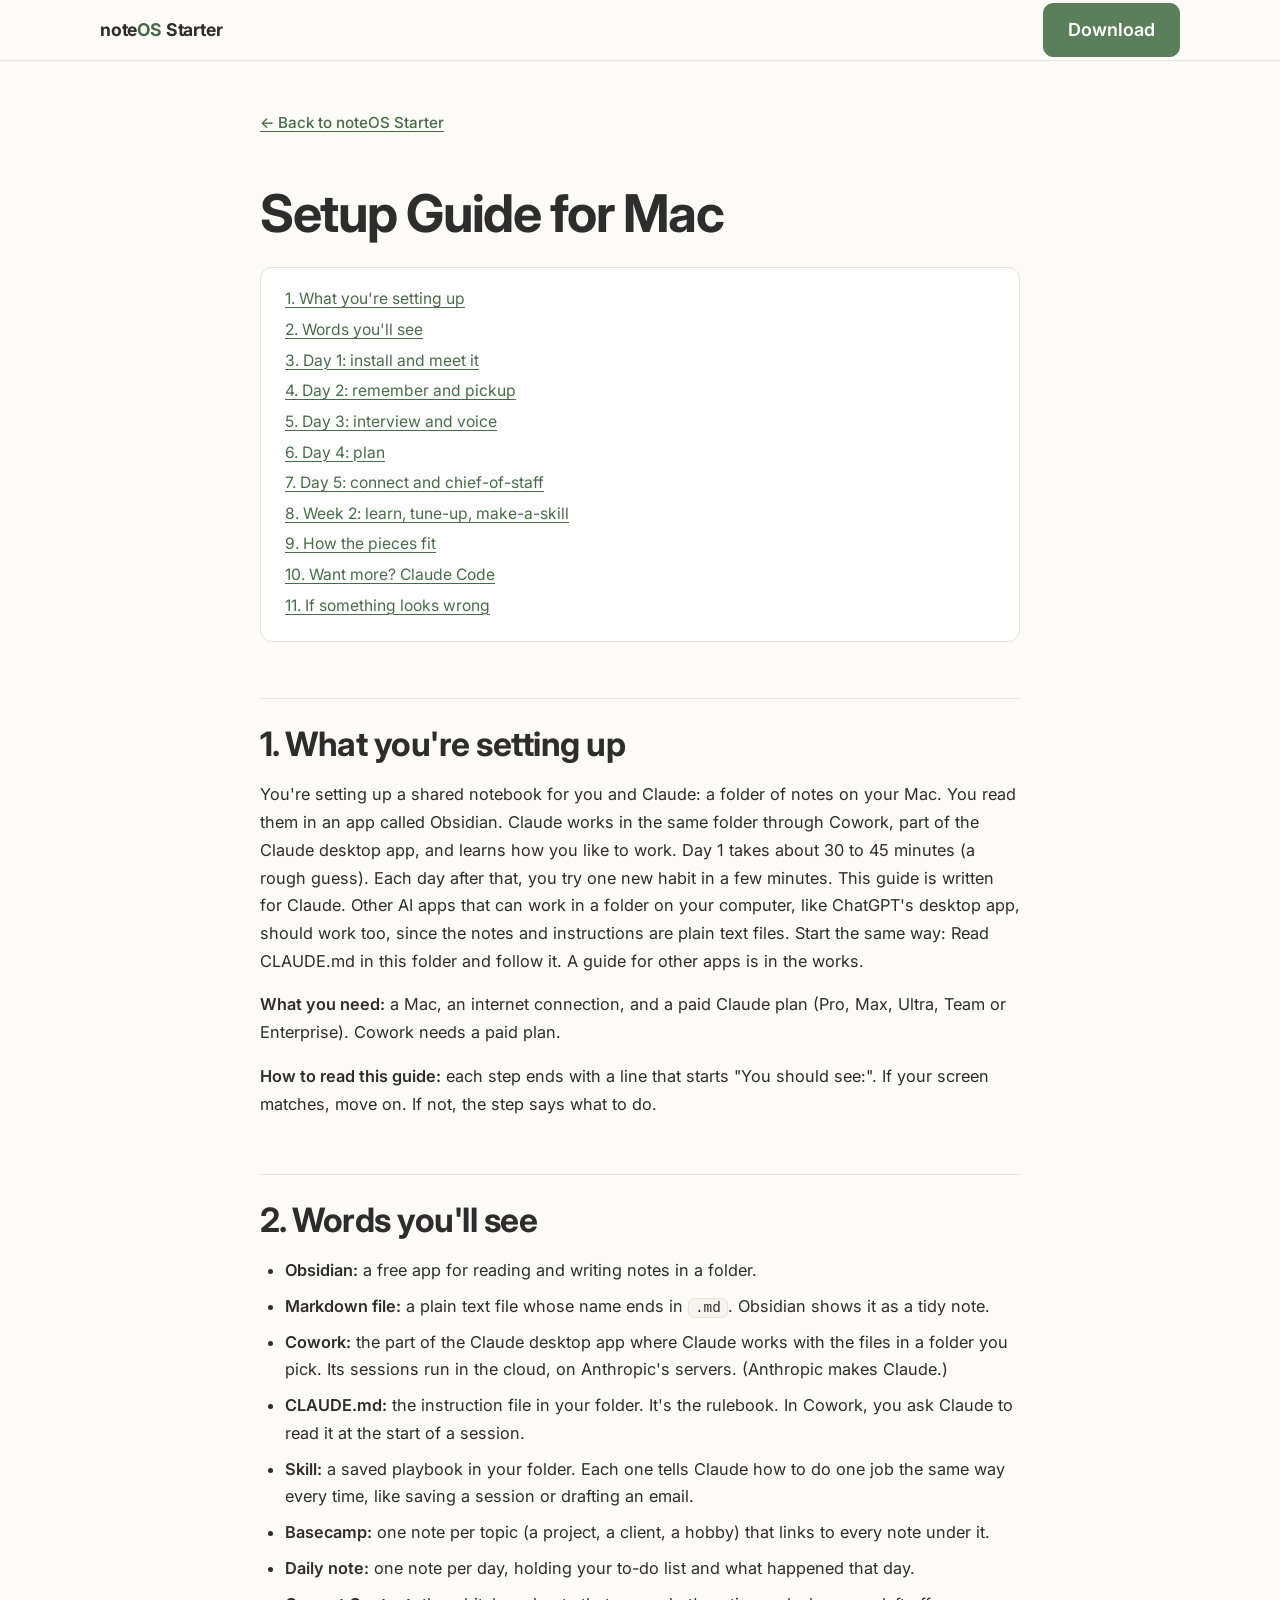
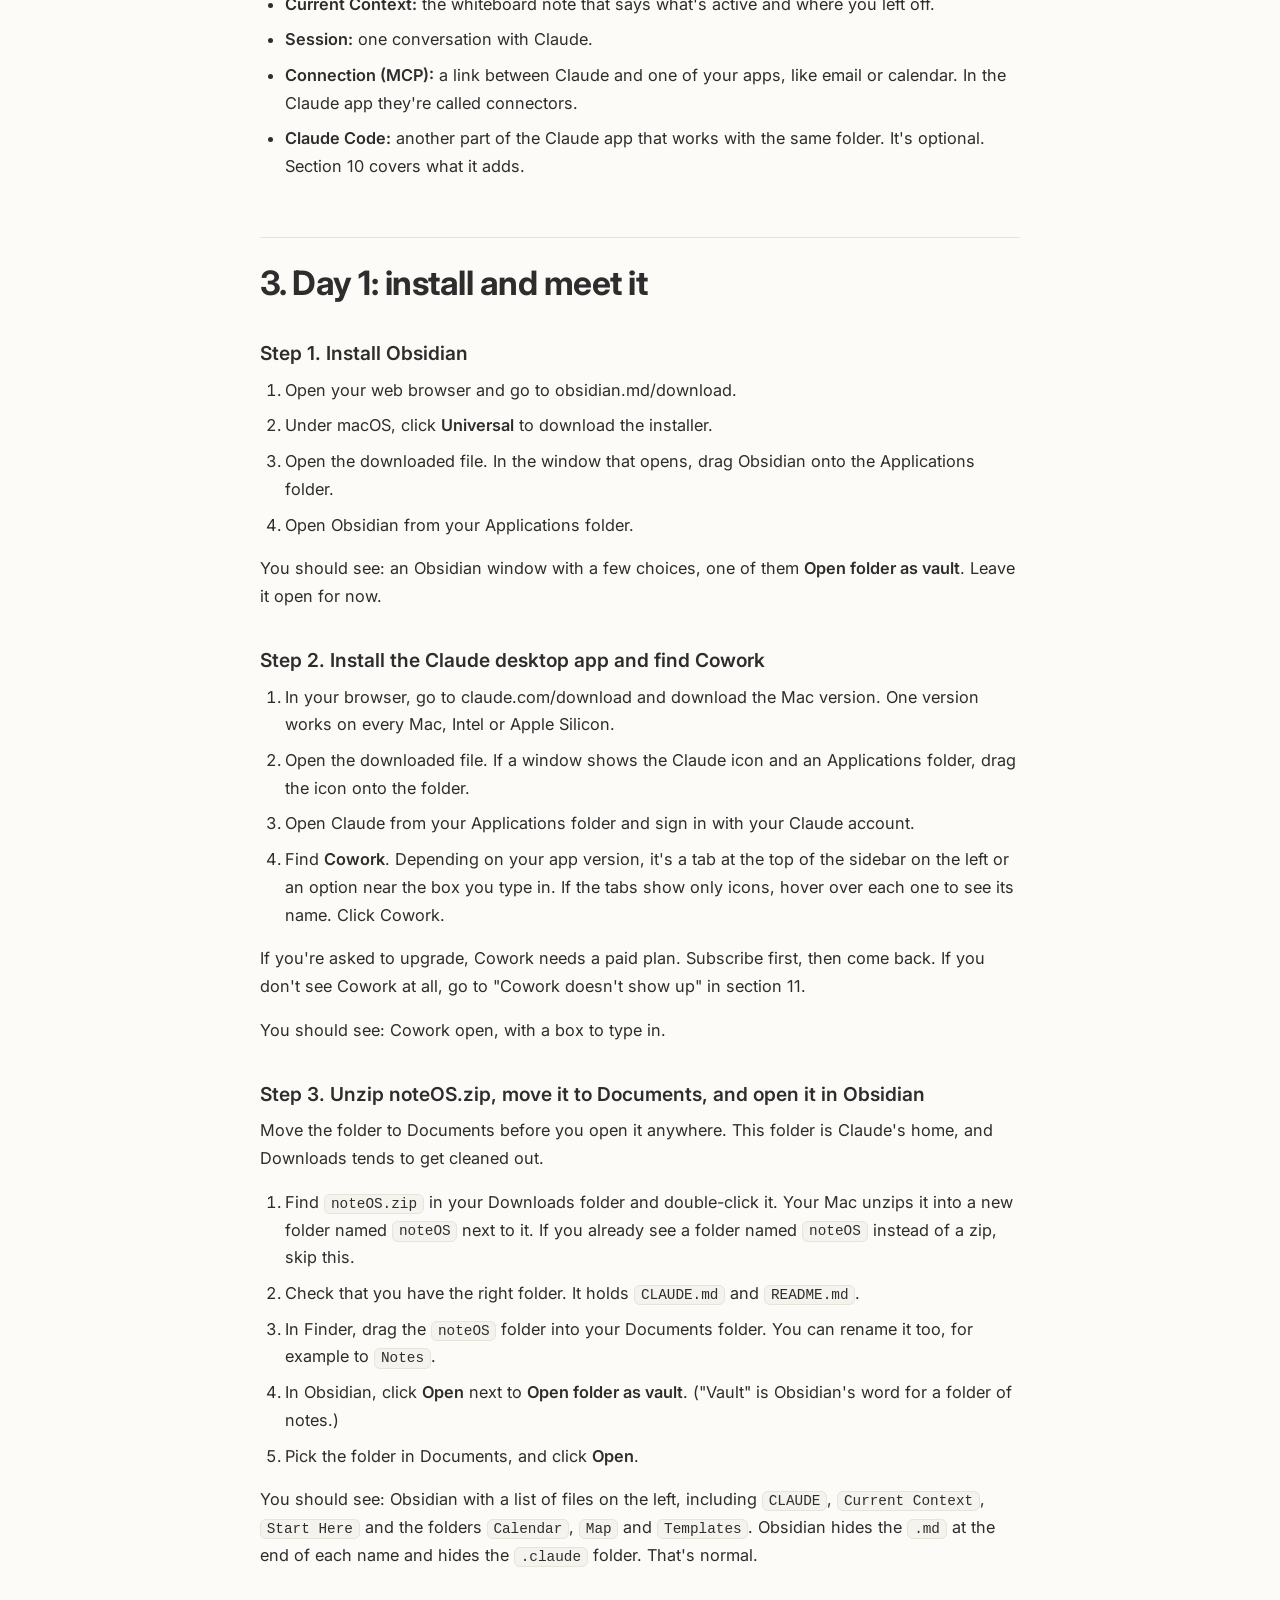
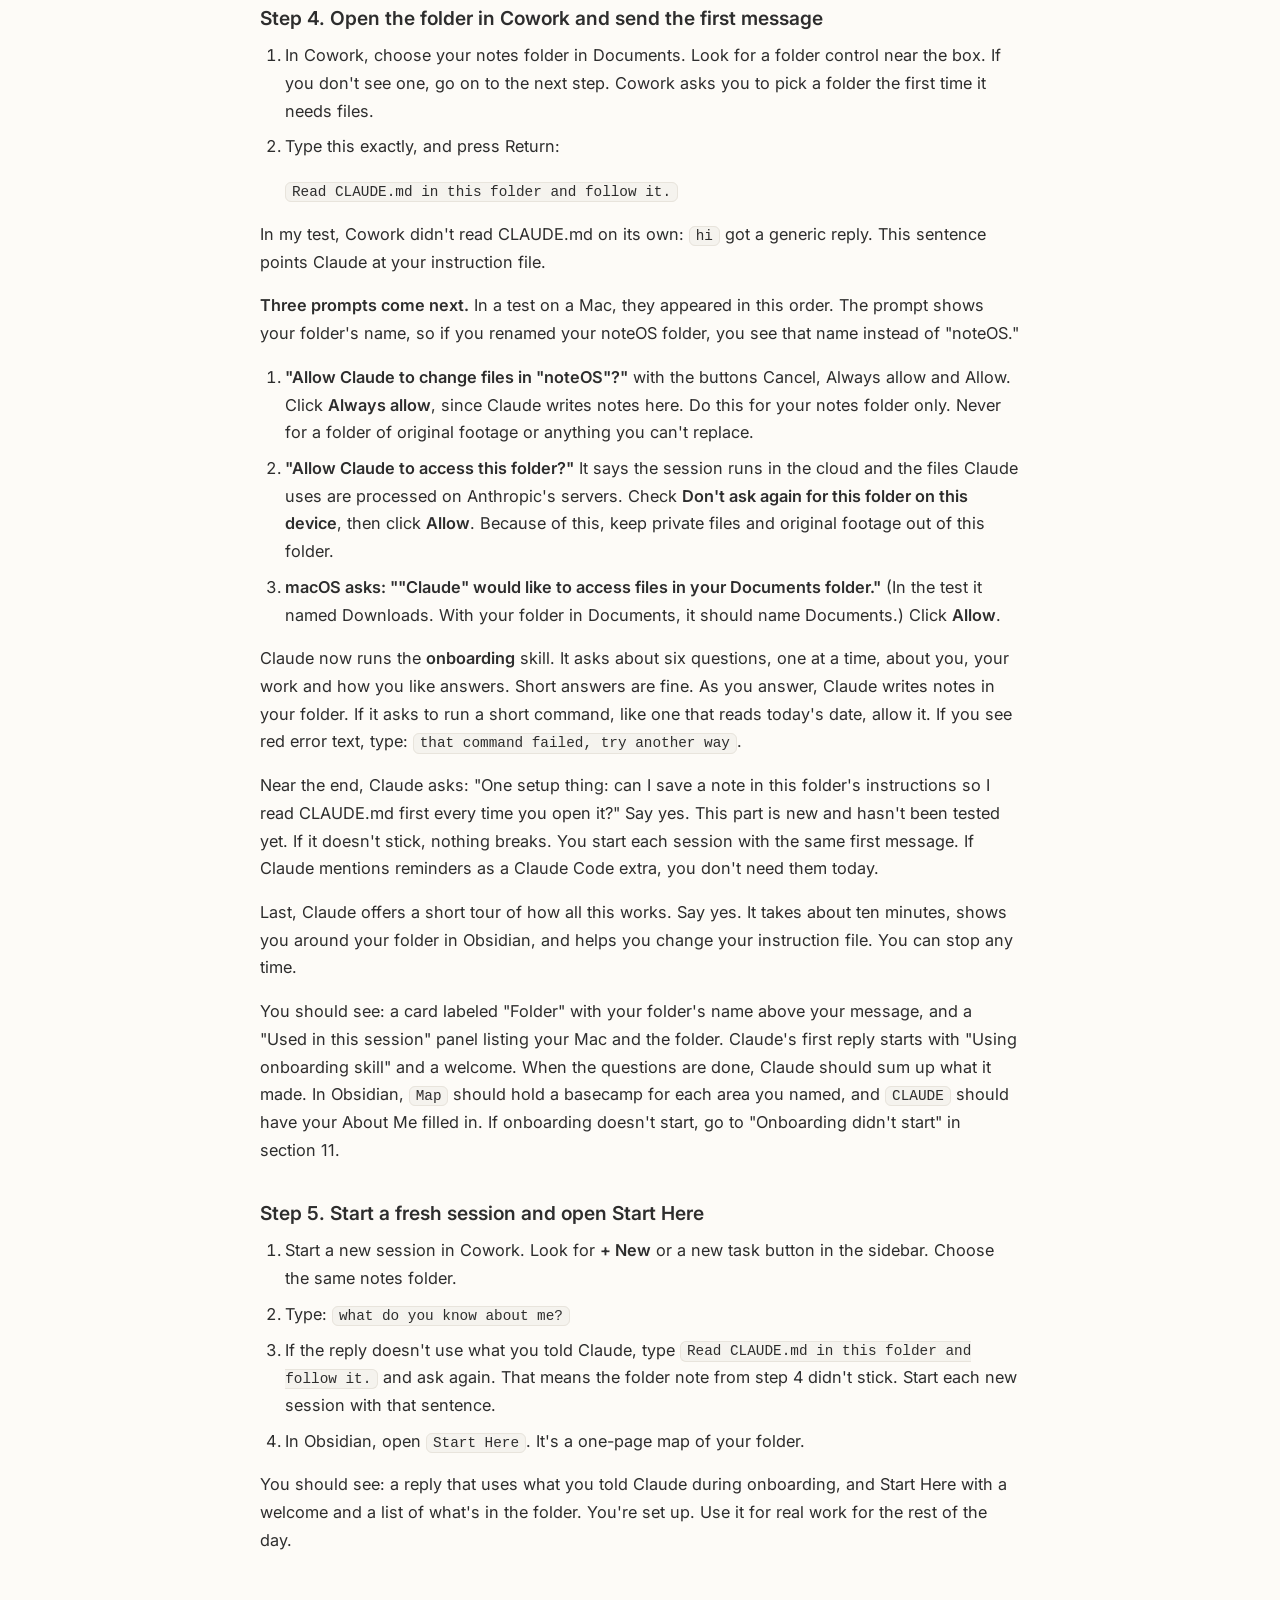
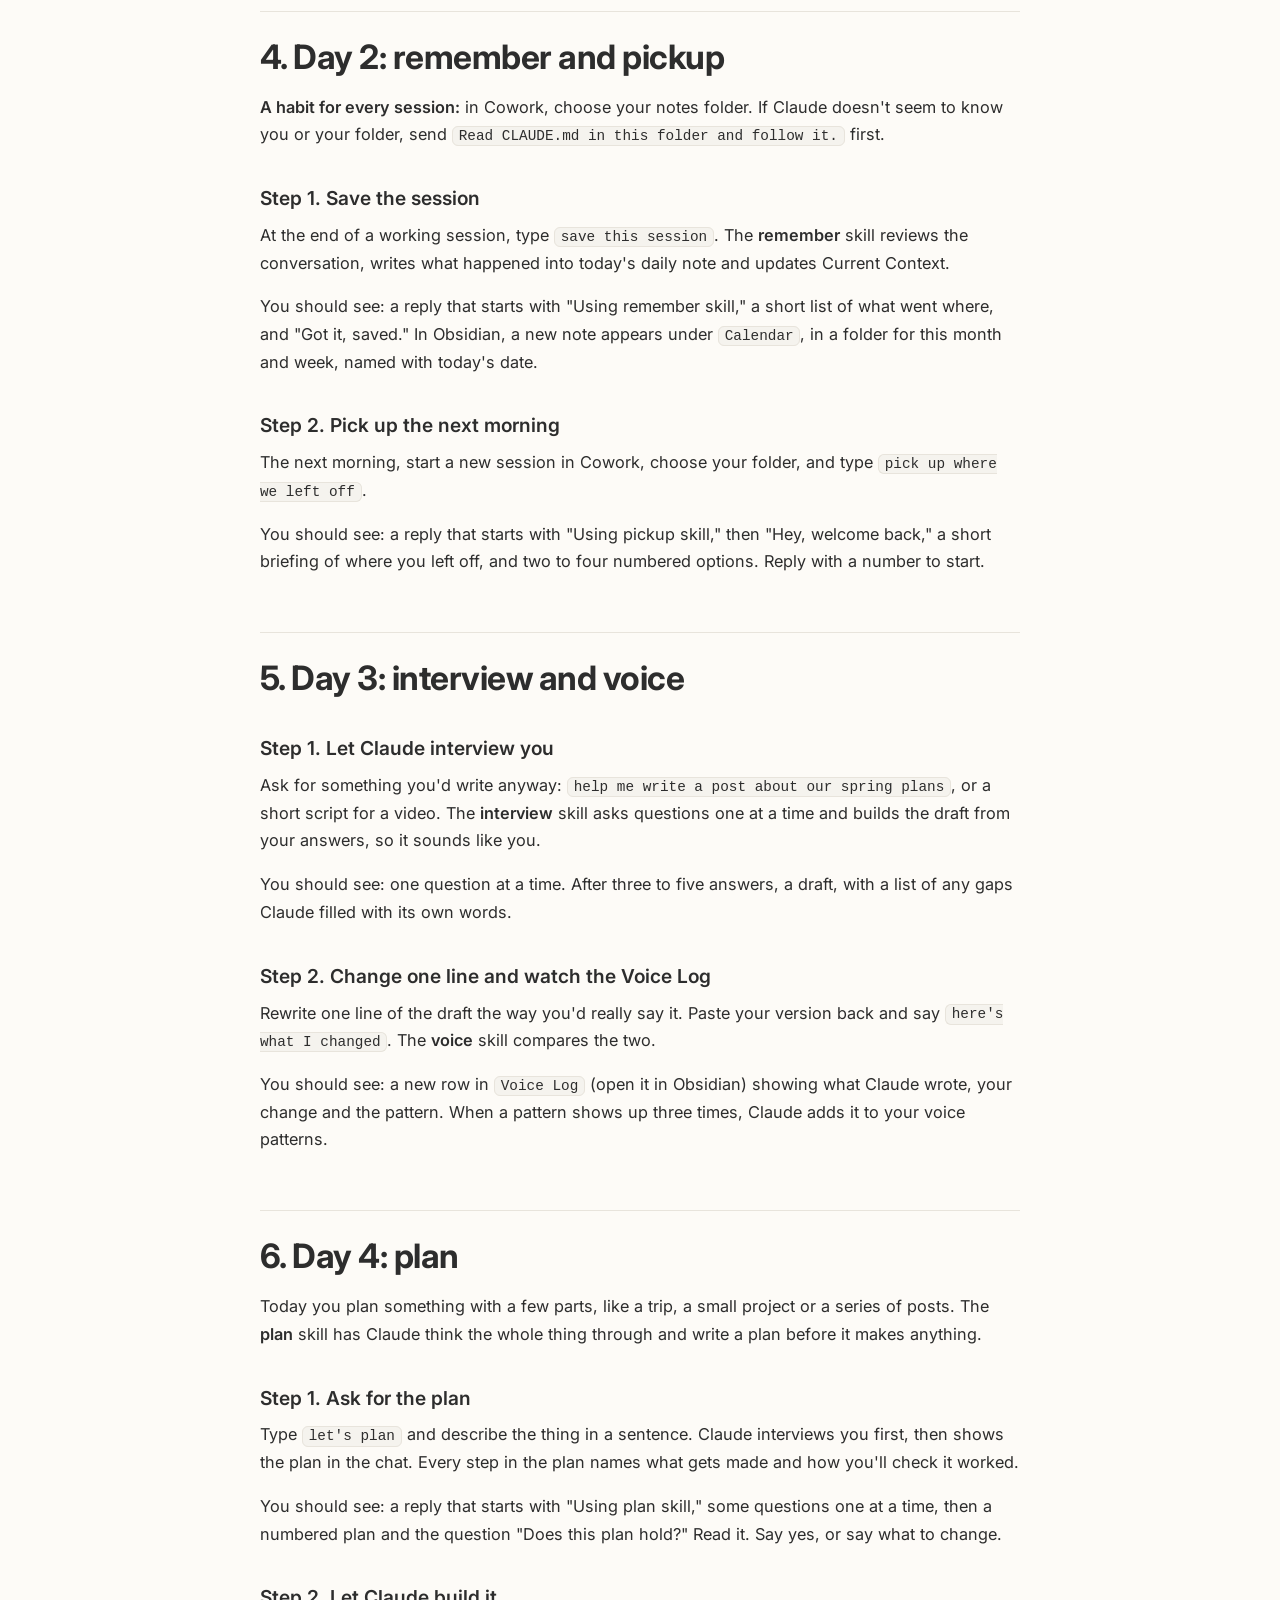
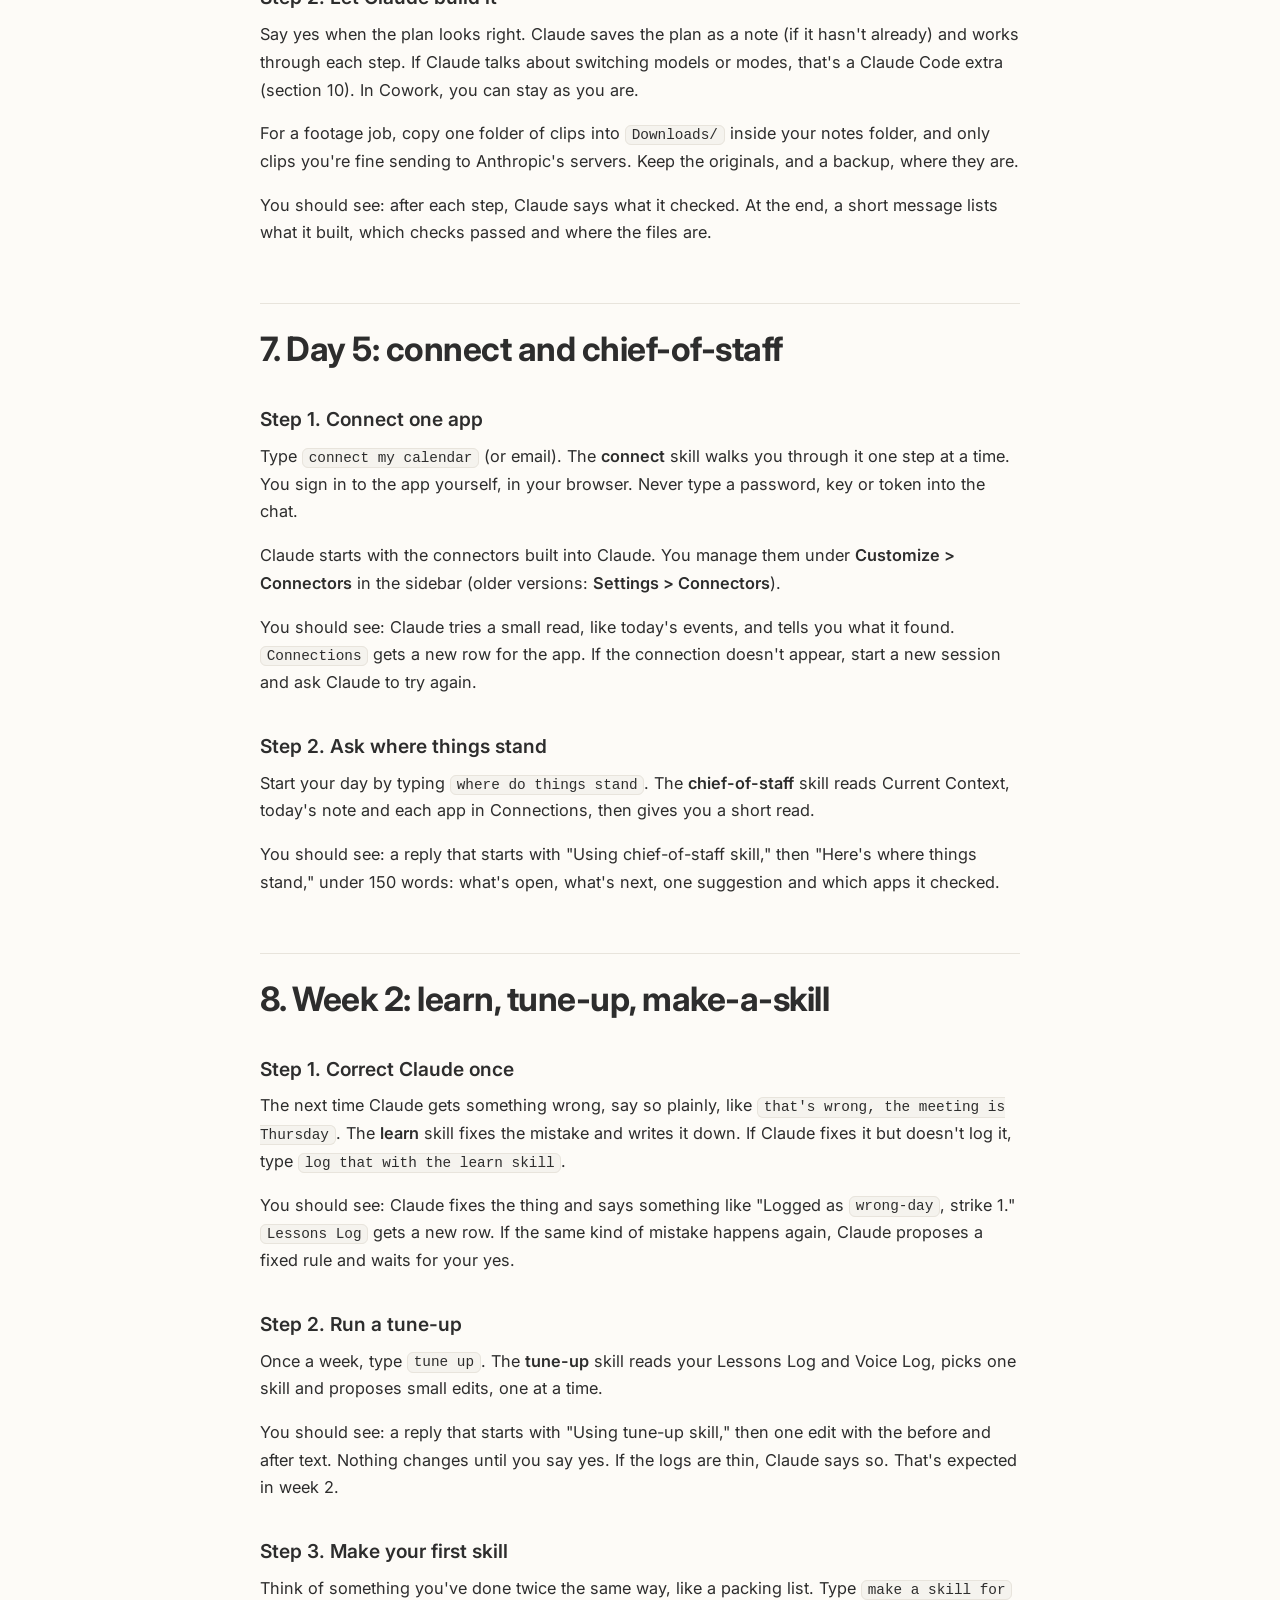
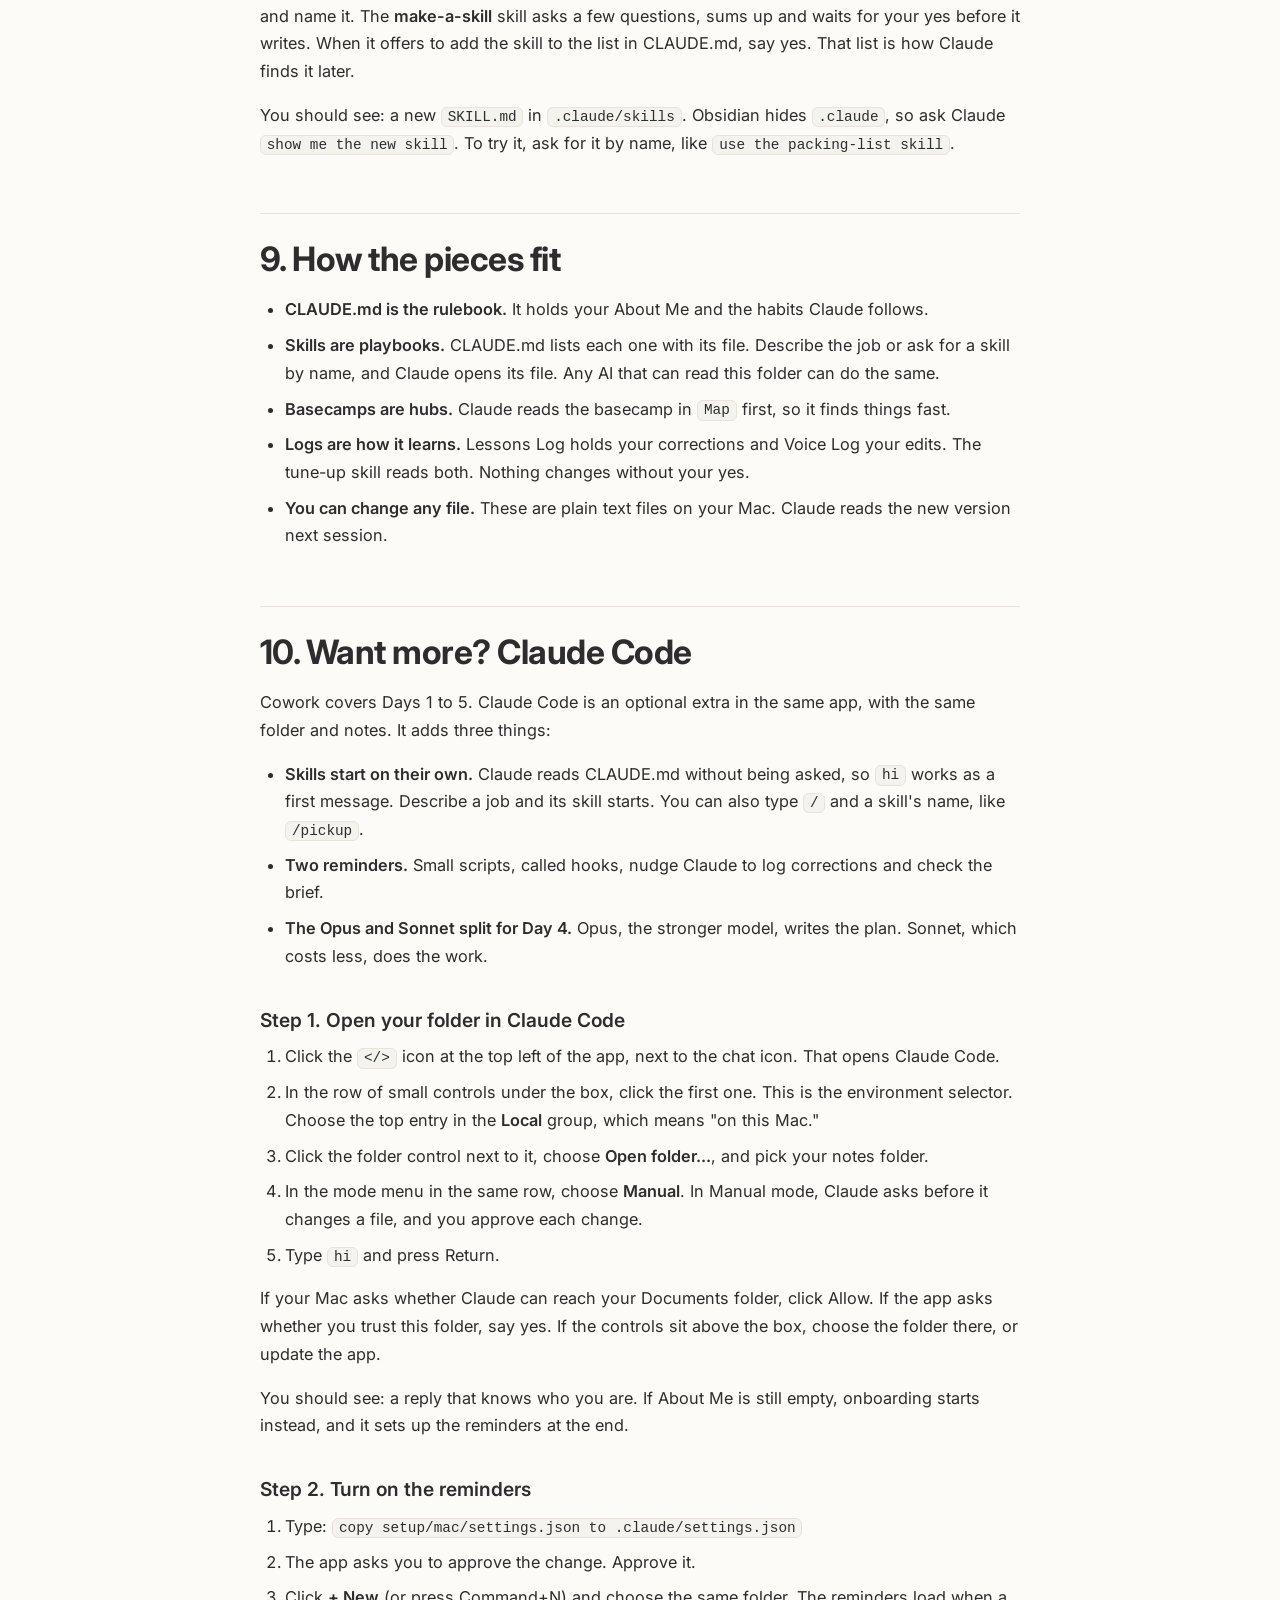
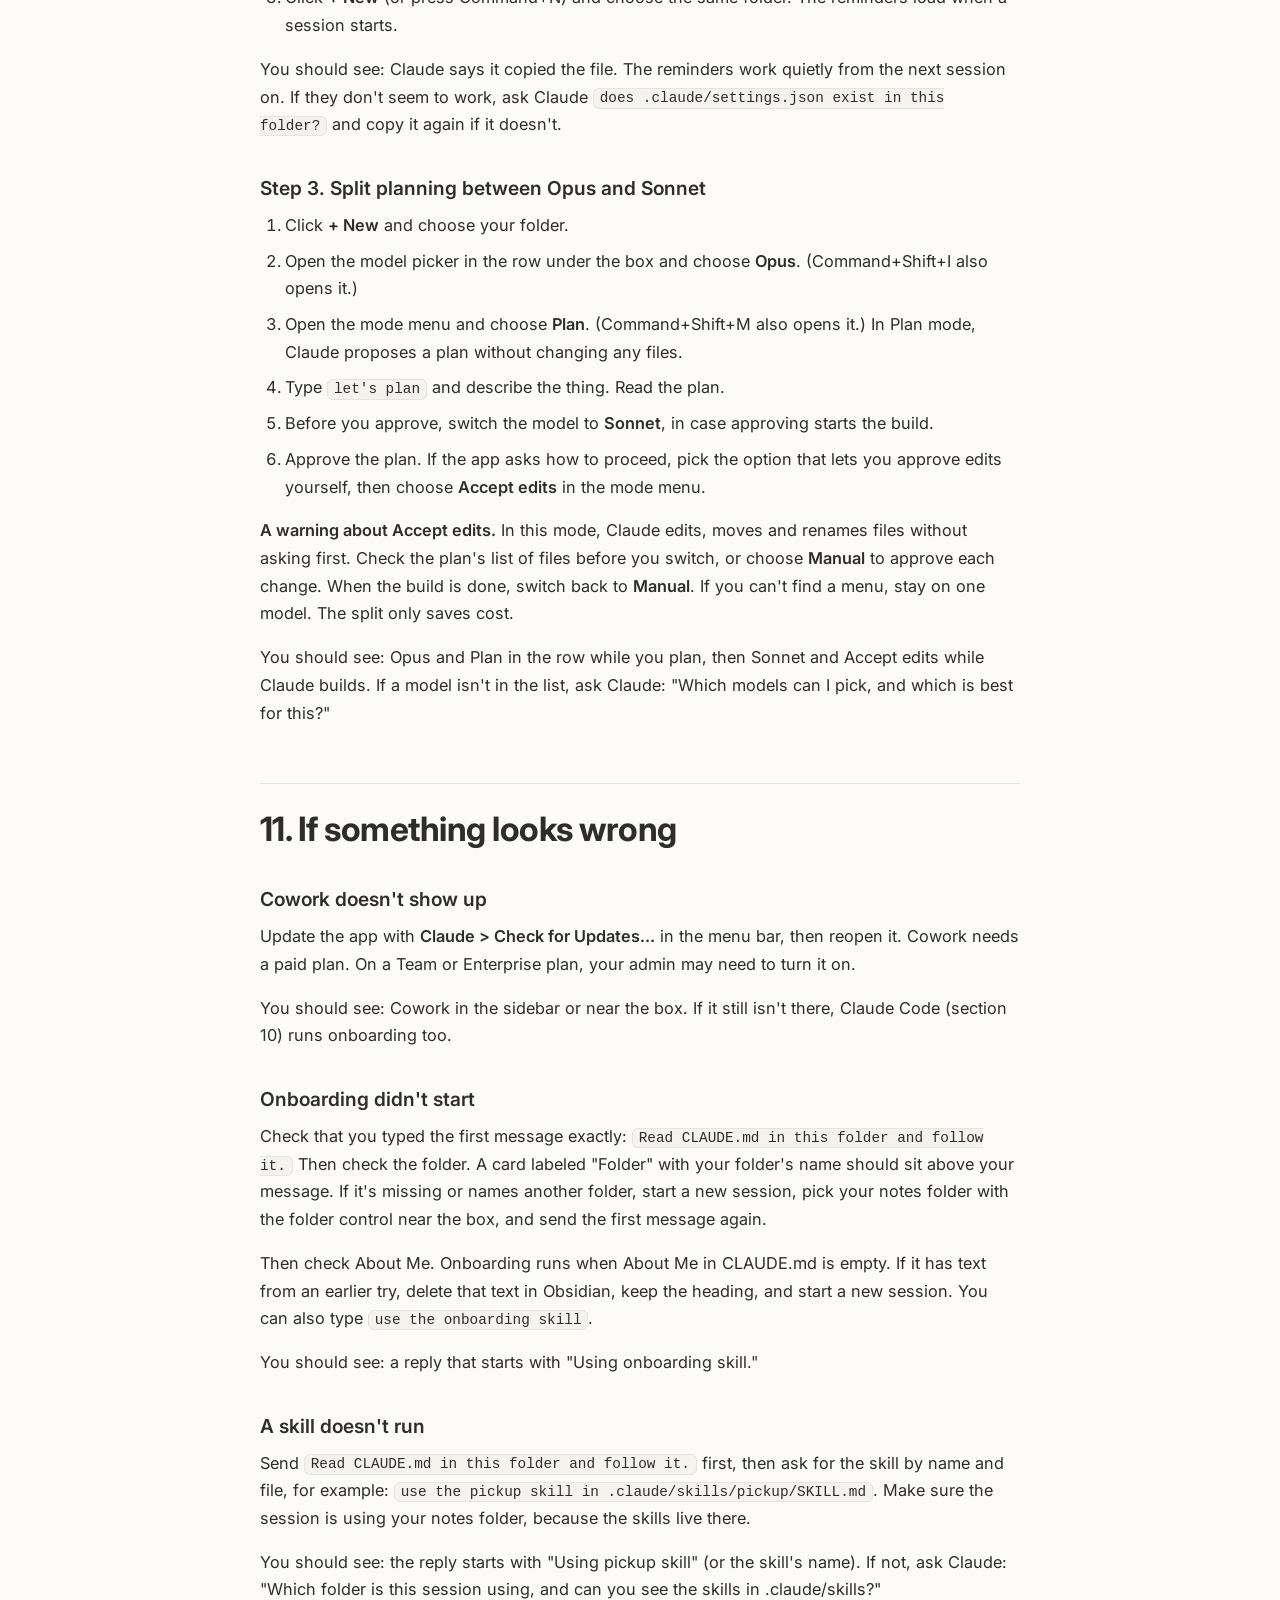
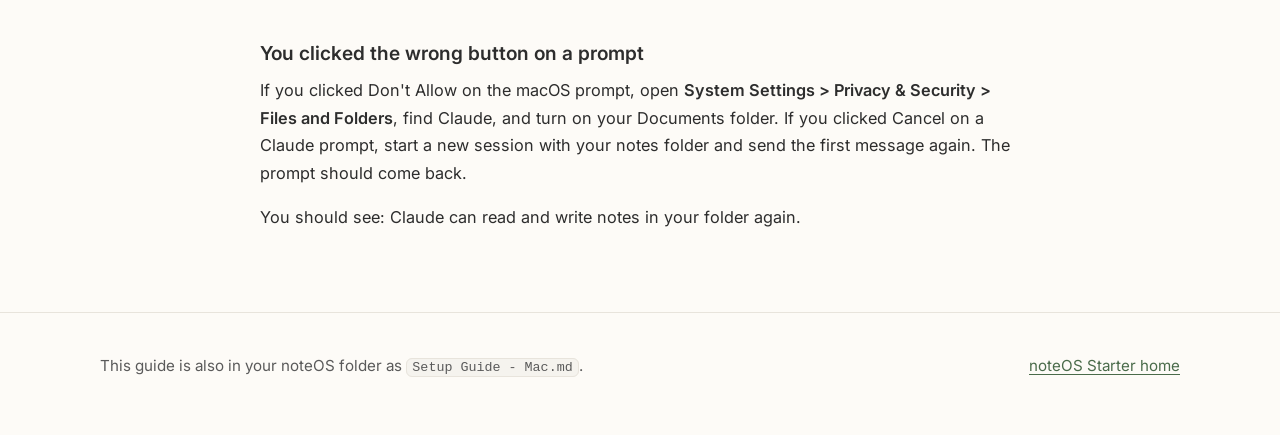
==== setup-guide-mac.html @ b9907159 "site v2: let readers pick Cowork or Claude Code; checker fixes" ====
<!DOCTYPE html>
<html lang="en">
<head>
  <meta charset="UTF-8">
  <meta name="viewport" content="width=device-width, initial-scale=1">
  <title>Mac Setup Guide</title>
  <meta name="description" content="Step by step setup for noteOS Starter on a Mac.">
  <script>
    try { var t = localStorage.getItem('noteos-theme'); if (t === 'light' || t === 'dark') document.documentElement.setAttribute('data-theme', t); } catch (e) {}
  </script>
  <link rel="preconnect" href="https://fonts.googleapis.com">
  <link rel="preconnect" href="https://fonts.gstatic.com" crossorigin>
  <link href="https://fonts.googleapis.com/css2?family=Inter:wght@400;500;600;700&display=swap" rel="stylesheet">
  <link rel="stylesheet" href="styles.css">
</head>
<body>
  <a class="skip-link" href="#main">Skip to content</a>
  <header class="site-header">
    <div class="wrap-wide">
      <a class="brand" href="index.html">note<span>OS</span> Starter</a>
      <a class="btn btn-primary header-cta" href="noteOS.zip" download>Download</a>
    </div>
  </header>
  <main id="main" class="wrap">
    <div class="guide-top">
      <a class="back" href="index.html">← Back to noteOS Starter</a>
    </div>
    <article class="prose">
      <h1>Setup Guide for Mac</h1>
      <nav class="toc" aria-label="In this guide">
<ul>
<li><a href="#1-what-youre-setting-up"
id="toc-1-what-youre-setting-up">1. What you're setting up</a></li>
<li><a href="#2-words-youll-see" id="toc-2-words-youll-see">2. Words
you'll see</a></li>
<li><a href="#3-day-1-install-and-meet-it"
id="toc-3-day-1-install-and-meet-it">3. Day 1: install and meet
it</a></li>
<li><a href="#4-day-2-remember-and-pickup"
id="toc-4-day-2-remember-and-pickup">4. Day 2: remember and
pickup</a></li>
<li><a href="#5-day-3-interview-and-voice"
id="toc-5-day-3-interview-and-voice">5. Day 3: interview and
voice</a></li>
<li><a href="#6-day-4-plan" id="toc-6-day-4-plan">6. Day 4:
plan</a></li>
<li><a href="#7-day-5-connect-and-chief-of-staff"
id="toc-7-day-5-connect-and-chief-of-staff">7. Day 5: connect and
chief-of-staff</a></li>
<li><a href="#8-week-2-learn-tune-up-make-a-skill"
id="toc-8-week-2-learn-tune-up-make-a-skill">8. Week 2: learn, tune-up,
make-a-skill</a></li>
<li><a href="#9-how-the-pieces-fit" id="toc-9-how-the-pieces-fit">9. How
the pieces fit</a></li>
<li><a href="#10-want-more-claude-code"
id="toc-10-want-more-claude-code">10. Want more? Claude Code</a></li>
<li><a href="#11-if-something-looks-wrong"
id="toc-11-if-something-looks-wrong">11. If something looks
wrong</a></li>
</ul>
      </nav>
<h2 id="1-what-youre-setting-up">1. What you're setting up</h2>
<p>You're setting up a shared notebook for you and Claude: a folder of
notes on your Mac. You read them in an app called Obsidian. Claude works
in the same folder through Cowork, part of the Claude desktop app, and
learns how you like to work. Day 1 takes about 30 to 45 minutes (a rough
guess). Each day after that, you try one new habit in a few minutes.
This guide is written for Claude. Other AI apps that can work in a
folder on your computer, like ChatGPT's desktop app, should work too,
since the notes and instructions are plain text files. Start the same
way: Read CLAUDE.md in this folder and follow it. A guide for other apps
is in the works.</p>
<p><strong>What you need:</strong> a Mac, an internet connection, and a
paid Claude plan (Pro, Max, Ultra, Team or Enterprise). Cowork needs a
paid plan.</p>
<p><strong>How to read this guide:</strong> each step ends with a line
that starts "You should see:". If your screen matches, move on. If not,
the step says what to do.</p>
<h2 id="2-words-youll-see">2. Words you'll see</h2>
<ul>
<li><strong>Obsidian:</strong> a free app for reading and writing notes
in a folder.</li>
<li><strong>Markdown file:</strong> a plain text file whose name ends in
<code>.md</code>. Obsidian shows it as a tidy note.</li>
<li><strong>Cowork:</strong> the part of the Claude desktop app where
Claude works with the files in a folder you pick. Its sessions run in
the cloud, on Anthropic's servers. (Anthropic makes Claude.)</li>
<li><strong>CLAUDE.md:</strong> the instruction file in your folder.
It's the rulebook. In Cowork, you ask Claude to read it at the start of
a session.</li>
<li><strong>Skill:</strong> a saved playbook in your folder. Each one
tells Claude how to do one job the same way every time, like saving a
session or drafting an email.</li>
<li><strong>Basecamp:</strong> one note per topic (a project, a client,
a hobby) that links to every note under it.</li>
<li><strong>Daily note:</strong> one note per day, holding your to-do
list and what happened that day.</li>
<li><strong>Current Context:</strong> the whiteboard note that says
what's active and where you left off.</li>
<li><strong>Session:</strong> one conversation with Claude.</li>
<li><strong>Connection (MCP):</strong> a link between Claude and one of
your apps, like email or calendar. In the Claude app they're called
connectors.</li>
<li><strong>Claude Code:</strong> another part of the Claude app that
works with the same folder. It's optional. Section 10 covers what it
adds.</li>
</ul>
<h2 id="3-day-1-install-and-meet-it">3. Day 1: install and meet it</h2>
<h3 id="step-1-install-obsidian">Step 1. Install Obsidian</h3>
<ol type="1">
<li>Open your web browser and go to obsidian.md/download.</li>
<li>Under macOS, click <strong>Universal</strong> to download the
installer.</li>
<li>Open the downloaded file. In the window that opens, drag Obsidian
onto the Applications folder.</li>
<li>Open Obsidian from your Applications folder.</li>
</ol>
<p>You should see: an Obsidian window with a few choices, one of them
<strong>Open folder as vault</strong>. Leave it open for now.</p>
<h3 id="step-2-install-the-claude-desktop-app-and-find-cowork">Step 2.
Install the Claude desktop app and find Cowork</h3>
<ol type="1">
<li>In your browser, go to claude.com/download and download the Mac
version. One version works on every Mac, Intel or Apple Silicon.</li>
<li>Open the downloaded file. If a window shows the Claude icon and an
Applications folder, drag the icon onto the folder.</li>
<li>Open Claude from your Applications folder and sign in with your
Claude account.</li>
<li>Find <strong>Cowork</strong>. Depending on your app version, it's a
tab at the top of the sidebar on the left or an option near the box you
type in. If the tabs show only icons, hover over each one to see its
name. Click Cowork.</li>
</ol>
<p>If you're asked to upgrade, Cowork needs a paid plan. Subscribe
first, then come back. If you don't see Cowork at all, go to "Cowork
doesn't show up" in section 11.</p>
<p>You should see: Cowork open, with a box to type in.</p>
<h3
id="step-3-unzip-noteoszip-move-it-to-documents-and-open-it-in-obsidian">Step
3. Unzip noteOS.zip, move it to Documents, and open it in Obsidian</h3>
<p>Move the folder to Documents before you open it anywhere. This folder
is Claude's home, and Downloads tends to get cleaned out.</p>
<ol type="1">
<li>Find <code>noteOS.zip</code> in your Downloads folder and
double-click it. Your Mac unzips it into a new folder named
<code>noteOS</code> next to it. If you already see a folder named
<code>noteOS</code> instead of a zip, skip this.</li>
<li>Check that you have the right folder. It holds
<code>CLAUDE.md</code> and <code>README.md</code>.</li>
<li>In Finder, drag the <code>noteOS</code> folder into your Documents
folder. You can rename it too, for example to <code>Notes</code>.</li>
<li>In Obsidian, click <strong>Open</strong> next to <strong>Open folder
as vault</strong>. ("Vault" is Obsidian's word for a folder of
notes.)</li>
<li>Pick the folder in Documents, and click <strong>Open</strong>.</li>
</ol>
<p>You should see: Obsidian with a list of files on the left, including
<code>CLAUDE</code>, <code>Current Context</code>,
<code>Start Here</code> and the folders <code>Calendar</code>,
<code>Map</code> and <code>Templates</code>. Obsidian hides the
<code>.md</code> at the end of each name and hides the
<code>.claude</code> folder. That's normal.</p>
<h3
id="step-4-open-the-folder-in-cowork-and-send-the-first-message">Step 4.
Open the folder in Cowork and send the first message</h3>
<ol type="1">
<li><p>In Cowork, choose your notes folder in Documents. Look for a
folder control near the box. If you don't see one, go on to the next
step. Cowork asks you to pick a folder the first time it needs
files.</p></li>
<li><p>Type this exactly, and press Return:</p>
<p><code>Read CLAUDE.md in this folder and follow it.</code></p></li>
</ol>
<p>In my test, Cowork didn't read CLAUDE.md on its own: <code>hi</code>
got a generic reply. This sentence points Claude at your instruction
file.</p>
<p><strong>Three prompts come next.</strong> In a test on a Mac, they
appeared in this order. The prompt shows your folder's name, so if you
renamed your noteOS folder, you see that name instead of "noteOS."</p>
<ol type="1">
<li><strong>"Allow Claude to change files in "noteOS"?"</strong> with
the buttons Cancel, Always allow and Allow. Click <strong>Always
allow</strong>, since Claude writes notes here. Do this for your notes
folder only. Never for a folder of original footage or anything you
can't replace.</li>
<li><strong>"Allow Claude to access this folder?"</strong> It says the
session runs in the cloud and the files Claude uses are processed on
Anthropic's servers. Check <strong>Don't ask again for this folder on
this device</strong>, then click <strong>Allow</strong>. Because of
this, keep private files and original footage out of this folder.</li>
<li><strong>macOS asks: ""Claude" would like to access files in your
Documents folder."</strong> (In the test it named Downloads. With your
folder in Documents, it should name Documents.) Click
<strong>Allow</strong>.</li>
</ol>
<p>Claude now runs the <strong>onboarding</strong> skill. It asks about
six questions, one at a time, about you, your work and how you like
answers. Short answers are fine. As you answer, Claude writes notes in
your folder. If it asks to run a short command, like one that reads
today's date, allow it. If you see red error text, type:
<code>that command failed, try another way</code>.</p>
<p>Near the end, Claude asks: "One setup thing: can I save a note in
this folder's instructions so I read CLAUDE.md first every time you open
it?" Say yes. This part is new and hasn't been tested yet. If it doesn't
stick, nothing breaks. You start each session with the same first
message. If Claude mentions reminders as a Claude Code extra, you don't
need them today.</p>
<p>Last, Claude offers a short tour of how all this works. Say yes. It
takes about ten minutes, shows you around your folder in Obsidian, and
helps you change your instruction file. You can stop any time.</p>
<p>You should see: a card labeled "Folder" with your folder's name above
your message, and a "Used in this session" panel listing your Mac and
the folder. Claude's first reply starts with "Using onboarding skill"
and a welcome. When the questions are done, Claude should sum up what it
made. In Obsidian, <code>Map</code> should hold a basecamp for each area
you named, and <code>CLAUDE</code> should have your About Me filled in.
If onboarding doesn't start, go to "Onboarding didn't start" in section
11.</p>
<h3 id="step-5-start-a-fresh-session-and-open-start-here">Step 5. Start
a fresh session and open Start Here</h3>
<ol type="1">
<li>Start a new session in Cowork. Look for <strong>+ New</strong> or a
new task button in the sidebar. Choose the same notes folder.</li>
<li>Type: <code>what do you know about me?</code></li>
<li>If the reply doesn't use what you told Claude, type
<code>Read CLAUDE.md in this folder and follow it.</code> and ask again.
That means the folder note from step 4 didn't stick. Start each new
session with that sentence.</li>
<li>In Obsidian, open <code>Start Here</code>. It's a one-page map of
your folder.</li>
</ol>
<p>You should see: a reply that uses what you told Claude during
onboarding, and Start Here with a welcome and a list of what's in the
folder. You're set up. Use it for real work for the rest of the day.</p>
<h2 id="4-day-2-remember-and-pickup">4. Day 2: remember and pickup</h2>
<p><strong>A habit for every session:</strong> in Cowork, choose your
notes folder. If Claude doesn't seem to know you or your folder, send
<code>Read CLAUDE.md in this folder and follow it.</code> first.</p>
<h3 id="step-1-save-the-session">Step 1. Save the session</h3>
<p>At the end of a working session, type <code>save this session</code>.
The <strong>remember</strong> skill reviews the conversation, writes
what happened into today's daily note and updates Current Context.</p>
<p>You should see: a reply that starts with "Using remember skill," a
short list of what went where, and "Got it, saved." In Obsidian, a new
note appears under <code>Calendar</code>, in a folder for this month and
week, named with today's date.</p>
<h3 id="step-2-pick-up-the-next-morning">Step 2. Pick up the next
morning</h3>
<p>The next morning, start a new session in Cowork, choose your folder,
and type <code>pick up where we left off</code>.</p>
<p>You should see: a reply that starts with "Using pickup skill," then
"Hey, welcome back," a short briefing of where you left off, and two to
four numbered options. Reply with a number to start.</p>
<h2 id="5-day-3-interview-and-voice">5. Day 3: interview and voice</h2>
<h3 id="step-1-let-claude-interview-you">Step 1. Let Claude interview
you</h3>
<p>Ask for something you'd write anyway:
<code>help me write a post about our spring plans</code>, or a short
script for a video. The <strong>interview</strong> skill asks questions
one at a time and builds the draft from your answers, so it sounds like
you.</p>
<p>You should see: one question at a time. After three to five answers,
a draft, with a list of any gaps Claude filled with its own words.</p>
<h3 id="step-2-change-one-line-and-watch-the-voice-log">Step 2. Change
one line and watch the Voice Log</h3>
<p>Rewrite one line of the draft the way you'd really say it. Paste your
version back and say <code>here's what I changed</code>. The
<strong>voice</strong> skill compares the two.</p>
<p>You should see: a new row in <code>Voice Log</code> (open it in
Obsidian) showing what Claude wrote, your change and the pattern. When a
pattern shows up three times, Claude adds it to your voice patterns.</p>
<h2 id="6-day-4-plan">6. Day 4: plan</h2>
<p>Today you plan something with a few parts, like a trip, a small
project or a series of posts. The <strong>plan</strong> skill has Claude
think the whole thing through and write a plan before it makes
anything.</p>
<h3 id="step-1-ask-for-the-plan">Step 1. Ask for the plan</h3>
<p>Type <code>let's plan</code> and describe the thing in a sentence.
Claude interviews you first, then shows the plan in the chat. Every step
in the plan names what gets made and how you'll check it worked.</p>
<p>You should see: a reply that starts with "Using plan skill," some
questions one at a time, then a numbered plan and the question "Does
this plan hold?" Read it. Say yes, or say what to change.</p>
<h3 id="step-2-let-claude-build-it">Step 2. Let Claude build it</h3>
<p>Say yes when the plan looks right. Claude saves the plan as a note
(if it hasn't already) and works through each step. If Claude talks
about switching models or modes, that's a Claude Code extra (section
10). In Cowork, you can stay as you are.</p>
<p>For a footage job, copy one folder of clips into
<code>Downloads/</code> inside your notes folder, and only clips you're
fine sending to Anthropic's servers. Keep the originals, and a backup,
where they are.</p>
<p>You should see: after each step, Claude says what it checked. At the
end, a short message lists what it built, which checks passed and where
the files are.</p>
<h2 id="7-day-5-connect-and-chief-of-staff">7. Day 5: connect and
chief-of-staff</h2>
<h3 id="step-1-connect-one-app">Step 1. Connect one app</h3>
<p>Type <code>connect my calendar</code> (or email). The
<strong>connect</strong> skill walks you through it one step at a time.
You sign in to the app yourself, in your browser. Never type a password,
key or token into the chat.</p>
<p>Claude starts with the connectors built into Claude. You manage them
under <strong>Customize &gt; Connectors</strong> in the sidebar (older
versions: <strong>Settings &gt; Connectors</strong>).</p>
<p>You should see: Claude tries a small read, like today's events, and
tells you what it found. <code>Connections</code> gets a new row for the
app. If the connection doesn't appear, start a new session and ask
Claude to try again.</p>
<h3 id="step-2-ask-where-things-stand">Step 2. Ask where things
stand</h3>
<p>Start your day by typing <code>where do things stand</code>. The
<strong>chief-of-staff</strong> skill reads Current Context, today's
note and each app in Connections, then gives you a short read.</p>
<p>You should see: a reply that starts with "Using chief-of-staff
skill," then "Here's where things stand," under 150 words: what's open,
what's next, one suggestion and which apps it checked.</p>
<h2 id="8-week-2-learn-tune-up-make-a-skill">8. Week 2: learn, tune-up,
make-a-skill</h2>
<h3 id="step-1-correct-claude-once">Step 1. Correct Claude once</h3>
<p>The next time Claude gets something wrong, say so plainly, like
<code>that's wrong, the meeting is Thursday</code>. The
<strong>learn</strong> skill fixes the mistake and writes it down. If
Claude fixes it but doesn't log it, type
<code>log that with the learn skill</code>.</p>
<p>You should see: Claude fixes the thing and says something like
"Logged as <code>wrong-day</code>, strike 1." <code>Lessons Log</code>
gets a new row. If the same kind of mistake happens again, Claude
proposes a fixed rule and waits for your yes.</p>
<h3 id="step-2-run-a-tune-up">Step 2. Run a tune-up</h3>
<p>Once a week, type <code>tune up</code>. The <strong>tune-up</strong>
skill reads your Lessons Log and Voice Log, picks one skill and proposes
small edits, one at a time.</p>
<p>You should see: a reply that starts with "Using tune-up skill," then
one edit with the before and after text. Nothing changes until you say
yes. If the logs are thin, Claude says so. That's expected in week
2.</p>
<h3 id="step-3-make-your-first-skill">Step 3. Make your first skill</h3>
<p>Think of something you've done twice the same way, like a packing
list. Type <code>make a skill for</code> and name it. The
<strong>make-a-skill</strong> skill asks a few questions, sums up and
waits for your yes before it writes. When it offers to add the skill to
the list in CLAUDE.md, say yes. That list is how Claude finds it
later.</p>
<p>You should see: a new <code>SKILL.md</code> in
<code>.claude/skills</code>. Obsidian hides <code>.claude</code>, so ask
Claude <code>show me the new skill</code>. To try it, ask for it by
name, like <code>use the packing-list skill</code>.</p>
<h2 id="9-how-the-pieces-fit">9. How the pieces fit</h2>
<ul>
<li><strong>CLAUDE.md is the rulebook.</strong> It holds your About Me
and the habits Claude follows.</li>
<li><strong>Skills are playbooks.</strong> CLAUDE.md lists each one with
its file. Describe the job or ask for a skill by name, and Claude opens
its file. Any AI that can read this folder can do the same.</li>
<li><strong>Basecamps are hubs.</strong> Claude reads the basecamp in
<code>Map</code> first, so it finds things fast.</li>
<li><strong>Logs are how it learns.</strong> Lessons Log holds your
corrections and Voice Log your edits. The tune-up skill reads both.
Nothing changes without your yes.</li>
<li><strong>You can change any file.</strong> These are plain text files
on your Mac. Claude reads the new version next session.</li>
</ul>
<h2 id="10-want-more-claude-code">10. Want more? Claude Code</h2>
<p>Cowork covers Days 1 to 5. Claude Code is an optional extra in the
same app, with the same folder and notes. It adds three things:</p>
<ul>
<li><strong>Skills start on their own.</strong> Claude reads CLAUDE.md
without being asked, so <code>hi</code> works as a first message.
Describe a job and its skill starts. You can also type <code>/</code>
and a skill's name, like <code>/pickup</code>.</li>
<li><strong>Two reminders.</strong> Small scripts, called hooks, nudge
Claude to log corrections and check the brief.</li>
<li><strong>The Opus and Sonnet split for Day 4.</strong> Opus, the
stronger model, writes the plan. Sonnet, which costs less, does the
work.</li>
</ul>
<h3 id="step-1-open-your-folder-in-claude-code">Step 1. Open your folder
in Claude Code</h3>
<ol type="1">
<li>Click the <code>&lt;/&gt;</code> icon at the top left of the app,
next to the chat icon. That opens Claude Code.</li>
<li>In the row of small controls under the box, click the first one.
This is the environment selector. Choose the top entry in the
<strong>Local</strong> group, which means "on this Mac."</li>
<li>Click the folder control next to it, choose <strong>Open
folder…</strong>, and pick your notes folder.</li>
<li>In the mode menu in the same row, choose <strong>Manual</strong>. In
Manual mode, Claude asks before it changes a file, and you approve each
change.</li>
<li>Type <code>hi</code> and press Return.</li>
</ol>
<p>If your Mac asks whether Claude can reach your Documents folder,
click Allow. If the app asks whether you trust this folder, say yes. If
the controls sit above the box, choose the folder there, or update the
app.</p>
<p>You should see: a reply that knows who you are. If About Me is still
empty, onboarding starts instead, and it sets up the reminders at the
end.</p>
<h3 id="step-2-turn-on-the-reminders">Step 2. Turn on the reminders</h3>
<ol type="1">
<li>Type:
<code>copy setup/mac/settings.json to .claude/settings.json</code></li>
<li>The app asks you to approve the change. Approve it.</li>
<li>Click <strong>+ New</strong> (or press Command+N) and choose the
same folder. The reminders load when a session starts.</li>
</ol>
<p>You should see: Claude says it copied the file. The reminders work
quietly from the next session on. If they don't seem to work, ask Claude
<code>does .claude/settings.json exist in this folder?</code> and copy
it again if it doesn't.</p>
<h3 id="step-3-split-planning-between-opus-and-sonnet">Step 3. Split
planning between Opus and Sonnet</h3>
<ol type="1">
<li>Click <strong>+ New</strong> and choose your folder.</li>
<li>Open the model picker in the row under the box and choose
<strong>Opus</strong>. (Command+Shift+I also opens it.)</li>
<li>Open the mode menu and choose <strong>Plan</strong>.
(Command+Shift+M also opens it.) In Plan mode, Claude proposes a plan
without changing any files.</li>
<li>Type <code>let's plan</code> and describe the thing. Read the
plan.</li>
<li>Before you approve, switch the model to <strong>Sonnet</strong>, in
case approving starts the build.</li>
<li>Approve the plan. If the app asks how to proceed, pick the option
that lets you approve edits yourself, then choose <strong>Accept
edits</strong> in the mode menu.</li>
</ol>
<p><strong>A warning about Accept edits.</strong> In this mode, Claude
edits, moves and renames files without asking first. Check the plan's
list of files before you switch, or choose <strong>Manual</strong> to
approve each change. When the build is done, switch back to
<strong>Manual</strong>. If you can't find a menu, stay on one model.
The split only saves cost.</p>
<p>You should see: Opus and Plan in the row while you plan, then Sonnet
and Accept edits while Claude builds. If a model isn't in the list, ask
Claude: "Which models can I pick, and which is best for this?"</p>
<h2 id="11-if-something-looks-wrong">11. If something looks wrong</h2>
<h3 id="cowork-doesnt-show-up">Cowork doesn't show up</h3>
<p>Update the app with <strong>Claude &gt; Check for Updates…</strong>
in the menu bar, then reopen it. Cowork needs a paid plan. On a Team or
Enterprise plan, your admin may need to turn it on.</p>
<p>You should see: Cowork in the sidebar or near the box. If it still
isn't there, Claude Code (section 10) runs onboarding too.</p>
<h3 id="onboarding-didnt-start">Onboarding didn't start</h3>
<p>Check that you typed the first message exactly:
<code>Read CLAUDE.md in this folder and follow it.</code> Then check the
folder. A card labeled "Folder" with your folder's name should sit above
your message. If it's missing or names another folder, start a new
session, pick your notes folder with the folder control near the box,
and send the first message again.</p>
<p>Then check About Me. Onboarding runs when About Me in CLAUDE.md is
empty. If it has text from an earlier try, delete that text in Obsidian,
keep the heading, and start a new session. You can also type
<code>use the onboarding skill</code>.</p>
<p>You should see: a reply that starts with "Using onboarding
skill."</p>
<h3 id="a-skill-doesnt-run">A skill doesn't run</h3>
<p>Send <code>Read CLAUDE.md in this folder and follow it.</code> first,
then ask for the skill by name and file, for example:
<code>use the pickup skill in .claude/skills/pickup/SKILL.md</code>.
Make sure the session is using your notes folder, because the skills
live there.</p>
<p>You should see: the reply starts with "Using pickup skill" (or the
skill's name). If not, ask Claude: "Which folder is this session using,
and can you see the skills in .claude/skills?"</p>
<h3 id="you-clicked-the-wrong-button-on-a-prompt">You clicked the wrong
button on a prompt</h3>
<p>If you clicked Don't Allow on the macOS prompt, open <strong>System
Settings &gt; Privacy &amp; Security &gt; Files and Folders</strong>,
find Claude, and turn on your Documents folder. If you clicked Cancel on
a Claude prompt, start a new session with your notes folder and send the
first message again. The prompt should come back.</p>
<p>You should see: Claude can read and write notes in your folder
again.</p>
    </article>
  </main>
  <footer class="site-footer">
    <div class="wrap-wide">
      <p>This guide is also in your noteOS folder as <code>Setup Guide - Mac.md</code>.</p>
      <p><a href="index.html">noteOS Starter home</a></p>
    </div>
  </footer>
</body>
</html>
---- styles.css ----
/* noteOS Starter site. Tokens carried over from the v1 styles.css; dark values are new. */

*, *::before, *::after { box-sizing: border-box; }
* { margin: 0; padding: 0; }

:root {
  color-scheme: light;
  --color-bg: #FDFBF7;
  --color-text: #2D2D2D;
  --color-text-secondary: #5A5A5A;
  --color-accent: #5B7F5B;          /* fills, borders, button background */
  --color-accent-hover: #4A6B4A;
  --color-link: #4A6B4A;            /* text links: #5B7F5B is 4.39:1 on bg, below AA */
  --color-accent-light: rgba(91, 127, 91, 0.12);
  --color-on-accent: #FFFFFF;
  --color-card-bg: #FFFFFF;
  --color-card-border: #E8E4DC;
  --color-divider: #E8E4DC;
  --color-code-bg: #F5F3EE;
  --color-warn-bg: #FBF4E6;
  --color-warn-border: #E5D3AE;
  --shadow: 0 1px 2px rgba(0,0,0,0.04), 0 4px 16px rgba(0,0,0,0.04);

  --font-body: 'Inter', -apple-system, BlinkMacSystemFont, 'Segoe UI', system-ui, sans-serif;
  --font-mono: ui-monospace, 'SF Mono', Menlo, Consolas, 'Liberation Mono', monospace;

  --measure: 760px;
  --wide: 1080px;
  --gutter: 24px;
  --radius: 12px;
  --space-section: clamp(64px, 10vw, 100px);
}

@media (prefers-color-scheme: dark) {
  :root:not([data-theme="light"]) {
    color-scheme: dark;
    --color-bg: #191B19;
    --color-text: #ECE9E2;
    --color-text-secondary: #B3AFA6;
    --color-accent: #93BA93;
    --color-accent-hover: #A9CBA9;
    --color-link: #93BA93;
    --color-accent-light: rgba(147, 186, 147, 0.14);
    --color-on-accent: #121512;
    --color-card-bg: #222522;
    --color-card-border: #343832;
    --color-divider: #2E322D;
    --color-code-bg: #2A2E2A;
    --color-warn-bg: #2B2719;
    --color-warn-border: #4F4628;
    --shadow: none;
  }
}
:root[data-theme="dark"] {
  color-scheme: dark;
  --color-bg: #191B19;
  --color-text: #ECE9E2;
  --color-text-secondary: #B3AFA6;
  --color-accent: #93BA93;
  --color-accent-hover: #A9CBA9;
  --color-link: #93BA93;
  --color-accent-light: rgba(147, 186, 147, 0.14);
  --color-on-accent: #121512;
  --color-card-bg: #222522;
  --color-card-border: #343832;
  --color-divider: #2E322D;
  --color-code-bg: #2A2E2A;
  --color-warn-bg: #2B2719;
  --color-warn-border: #4F4628;
  --shadow: none;
}

@media (max-width: 480px) { :root { --gutter: 16px; } }

html { scroll-behavior: smooth; -webkit-text-size-adjust: 100%; }
@media (prefers-reduced-motion: reduce) { html { scroll-behavior: auto; } }

body {
  font-family: var(--font-body);
  font-size: 18px;
  line-height: 1.7;
  color: var(--color-text);
  background-color: var(--color-bg);
  -webkit-font-smoothing: antialiased;
  overflow-wrap: break-word;
}
@media (max-width: 480px) { body { font-size: 17px; } }

img, svg { max-width: 100%; height: auto; }

a { color: var(--color-link); text-underline-offset: 3px; text-decoration-thickness: 1px; }
a:hover { text-decoration-thickness: 2px; }

:focus-visible {
  outline: 3px solid var(--color-accent);
  outline-offset: 3px;
  border-radius: 6px;
}

code, kbd {
  font-family: var(--font-mono);
  font-size: 0.88em;
  background: var(--color-code-bg);
  border: 1px solid var(--color-card-border);
  border-radius: 6px;
  padding: 0.08em 0.4em;
}

/* ---------- Layout ---------- */
.wrap { max-width: calc(var(--measure) + 2 * var(--gutter)); margin: 0 auto; padding: 0 var(--gutter); }
.wrap-wide { max-width: calc(var(--wide) + 2 * var(--gutter)); margin: 0 auto; padding: 0 var(--gutter); }
.section { padding: var(--space-section) 0; border-top: 1px solid var(--color-divider); }
.section:first-of-type { border-top: none; }

/* ---------- Type ---------- */
h1 { font-size: clamp(2.1rem, 6vw, 3.25rem); font-weight: 700; line-height: 1.12; letter-spacing: -0.025em; margin-bottom: 20px; }
h2 { font-size: clamp(1.6rem, 4vw, 2.1rem); font-weight: 700; line-height: 1.25; letter-spacing: -0.015em; margin-bottom: 16px; }
h3 { font-size: 1.15rem; font-weight: 600; line-height: 1.4; margin-bottom: 8px; }
p { margin-bottom: 16px; }
p:last-child { margin-bottom: 0; }
.eyebrow { font-size: 0.85rem; font-weight: 600; letter-spacing: 0.06em; text-transform: uppercase; color: var(--color-link); margin-bottom: 14px; }
.lede { font-size: clamp(1.1rem, 2.4vw, 1.3rem); line-height: 1.6; color: var(--color-text); margin-bottom: 28px; }
.intro { color: var(--color-text-secondary); font-size: 1.08rem; margin-bottom: 36px; max-width: var(--measure); }
.muted { color: var(--color-text-secondary); }
.small { font-size: 0.92rem; line-height: 1.6; }

/* ---------- Skip link + header ---------- */
.skip-link {
  position: absolute; left: 16px; top: -100px; z-index: 200;
  background: var(--color-accent); color: var(--color-on-accent);
  padding: 10px 16px; border-radius: 8px; font-weight: 600; text-decoration: none;
}
.skip-link:focus { top: 12px; }

.site-header {
  position: sticky; top: 0; z-index: 100;
  background: color-mix(in srgb, var(--color-bg) 92%, transparent);
  backdrop-filter: saturate(1.2) blur(8px);
  -webkit-backdrop-filter: saturate(1.2) blur(8px);
  border-bottom: 1px solid var(--color-divider);
}
.site-header .wrap-wide { display: flex; align-items: center; gap: 16px; min-height: 60px; }
.brand { font-weight: 700; font-size: 1.1rem; color: var(--color-text); text-decoration: none; letter-spacing: -0.01em; margin-right: auto; }
.brand span { color: var(--color-link); }
.site-nav ul { display: flex; gap: 22px; list-style: none; }
.site-nav a { color: var(--color-text-secondary); text-decoration: none; font-size: 0.95rem; font-weight: 500; }
.site-nav a:hover { color: var(--color-text); }
@media (max-width: 760px) { .site-nav { display: none; } }

.theme-toggle {
  display: inline-flex; align-items: center; gap: 8px;
  min-height: 40px; padding: 0 12px;
  font: inherit; font-size: 0.9rem; font-weight: 500;
  color: var(--color-text); background: var(--color-card-bg);
  border: 1px solid var(--color-card-border); border-radius: 999px; cursor: pointer;
}
.theme-toggle:hover { border-color: var(--color-accent); }
.theme-toggle svg { width: 18px; height: 18px; flex: none; }
.header-cta { padding: 8px 16px; min-height: 40px; font-size: 0.92rem; }
@media (max-width: 420px) { .theme-toggle .label { display: none; } .theme-toggle { padding: 0 10px; } }

/* ---------- Buttons ---------- */
.btn {
  display: inline-flex; align-items: center; justify-content: center; gap: 10px;
  font: inherit; font-weight: 600; line-height: 1.3; text-decoration: none; text-align: center;
  border-radius: 10px; padding: 14px 24px; min-height: 48px; cursor: pointer;
  transition: background-color .15s ease, border-color .15s ease;
}
.btn-primary { background: var(--color-accent); color: var(--color-on-accent); border: 1px solid var(--color-accent); }
.btn-primary:hover { background: var(--color-accent-hover); border-color: var(--color-accent-hover); }
.btn-secondary { background: transparent; color: var(--color-text); border: 1px solid var(--color-card-border); }
.btn-secondary:hover { border-color: var(--color-accent); }
.btn-big { font-size: 1.15rem; padding: 18px 32px; min-height: 60px; border-radius: 12px; }
.btn svg { width: 20px; height: 20px; flex: none; }
.btn-row { display: flex; flex-wrap: wrap; gap: 12px; align-items: center; }
@media (max-width: 480px) { .btn-row .btn { width: 100%; } }

/* ---------- Hero ---------- */
.hero { padding: clamp(56px, 10vw, 112px) 0 var(--space-section); }
.hero h1 { max-width: 16ch; }
.hero .need { margin-top: 24px; color: var(--color-text-secondary); font-size: 0.95rem; max-width: 60ch; }

/* ---------- Cards ---------- */
.grid { display: grid; gap: 20px; grid-template-columns: repeat(auto-fit, minmax(min(100%, 280px), 1fr)); }
.grid-pillars { grid-template-columns: repeat(auto-fit, minmax(min(100%, 420px), 1fr)); }
.grid-pillars-5 { grid-template-columns: 1fr; max-width: 46rem; }
.grid-2 { grid-template-columns: repeat(auto-fit, minmax(min(100%, 340px), 1fr)); }
.card {
  background: var(--color-card-bg); border: 1px solid var(--color-card-border);
  border-radius: var(--radius); padding: 28px; box-shadow: var(--shadow);
}
.card p { color: var(--color-text-secondary); font-size: 1rem; line-height: 1.65; }
.card .num {
  display: inline-flex; align-items: center; justify-content: center;
  width: 34px; height: 34px; border-radius: 50%;
  background: var(--color-accent-light); color: var(--color-link);
  font-weight: 700; font-size: 0.95rem; margin-bottom: 14px;
}
.card.featured { border-color: var(--color-accent); border-width: 2px; padding: 27px; }
.badge {
  display: inline-block; font-size: 0.75rem; font-weight: 600; letter-spacing: 0.04em; text-transform: uppercase;
  padding: 3px 10px; border-radius: 999px; margin-bottom: 12px;
  background: var(--color-code-bg); color: var(--color-text-secondary); border: 1px solid var(--color-card-border);
}
.badge.accent { background: var(--color-accent-light); color: var(--color-link); border-color: transparent; }

.note {
  margin-top: 28px; padding: 18px 22px; border-radius: var(--radius);
  background: var(--color-warn-bg); border: 1px solid var(--color-warn-border);
  font-size: 1rem; line-height: 1.6;
}
.note strong { font-weight: 600; }

/* ---------- Folder list ---------- */
.folder {
  background: var(--color-card-bg); border: 1px solid var(--color-card-border);
  border-radius: var(--radius); padding: 8px 0; box-shadow: var(--shadow);
}
.folder-root { font-family: var(--font-mono); font-size: 0.95rem; font-weight: 600; padding: 12px 24px 8px; }
.folder dl { margin: 0; }
.folder .row {
  display: grid; grid-template-columns: minmax(0, 13.5em) minmax(0, 1fr); gap: 4px 20px;
  padding: 10px 24px; border-top: 1px solid var(--color-divider);
}
.folder dt { font-family: var(--font-mono); font-size: 0.9rem; font-weight: 600; color: var(--color-link); }
.folder dd { color: var(--color-text-secondary); font-size: 0.98rem; line-height: 1.55; }
@media (max-width: 560px) { .folder .row { grid-template-columns: 1fr; padding: 12px 18px; } .folder-root { padding: 12px 18px 8px; } }

.concepts { margin-top: 40px; }
.concepts h3 { display: flex; align-items: baseline; gap: 10px; flex-wrap: wrap; }

.skills { list-style: none; display: grid; gap: 0; grid-template-columns: repeat(auto-fit, minmax(min(100%, 300px), 1fr));
  border: 1px solid var(--color-card-border); border-radius: var(--radius); background: var(--color-card-bg); overflow: hidden; margin-top: 16px; }
.skills li { padding: 14px 20px; border-bottom: 1px solid var(--color-divider); font-size: 0.98rem; line-height: 1.55; color: var(--color-text-secondary); }
.skills li code { margin-right: 6px; color: var(--color-text); }

/* ---------- Download block ---------- */
.download { text-align: center; }
.download .card { padding: clamp(28px, 6vw, 56px); }
.download .btn-row { justify-content: center; margin: 28px 0 12px; }
.download .file { font-size: 0.92rem; color: var(--color-text-secondary); }
.promises { list-style: none; display: grid; gap: 12px; text-align: left; max-width: 560px; margin: 32px auto 0; }
.promises li { display: grid; grid-template-columns: 22px 1fr; gap: 12px; font-size: 1rem; line-height: 1.6; }
.promises svg { width: 20px; height: 20px; margin-top: 3px; color: var(--color-link); }

/* ---------- Steps ---------- */
.steps { list-style: none; counter-reset: step; display: grid; gap: 20px; }
.steps > li {
  counter-increment: step; position: relative;
  background: var(--color-card-bg); border: 1px solid var(--color-card-border);
  border-radius: var(--radius); padding: 24px 28px 24px 84px; box-shadow: var(--shadow);
}
.steps > li::before {
  content: counter(step); position: absolute; left: 24px; top: 22px;
  width: 40px; height: 40px; border-radius: 50%;
  display: flex; align-items: center; justify-content: center;
  background: var(--color-accent); color: var(--color-on-accent); font-weight: 700;
}
.steps > li > p { color: var(--color-text-secondary); font-size: 1rem; line-height: 1.65; }
@media (max-width: 560px) {
  .steps > li { padding: 72px 20px 22px; }
  .steps > li::before { left: 20px; top: 20px; }
}

.first-message {
  display: flex; align-items: center; gap: 12px; flex-wrap: wrap;
  margin: 14px 0; padding: 14px 16px; border-radius: 10px;
  background: var(--color-code-bg); border: 1px solid var(--color-card-border);
}
.first-message code { background: none; border: none; padding: 0; font-size: 1rem; color: var(--color-text); flex: 1 1 16em; }
.copy-btn {
  font: inherit; font-size: 0.85rem; font-weight: 600; cursor: pointer;
  min-height: 36px; padding: 0 14px; border-radius: 8px;
  background: var(--color-card-bg); color: var(--color-text); border: 1px solid var(--color-card-border);
}
.copy-btn:hover { border-color: var(--color-accent); }

.prompts { list-style: none; display: grid; gap: 12px; margin: 16px 0 8px; counter-reset: prompt; }
.prompt {
  border: 1px solid var(--color-card-border); border-left: 4px solid var(--color-accent);
  border-radius: 10px; padding: 14px 18px; background: var(--color-bg);
}
.prompt .who { font-size: 0.78rem; font-weight: 600; letter-spacing: 0.05em; text-transform: uppercase; color: var(--color-text-secondary); margin-bottom: 4px; }
.prompt .says { font-weight: 600; color: var(--color-text); line-height: 1.45; margin-bottom: 6px; }
.prompt .do { font-size: 0.98rem; color: var(--color-text-secondary); line-height: 1.6; }
.pill {
  display: inline-block; font-size: 0.88em; font-weight: 600; line-height: 1.4;
  padding: 1px 10px; border-radius: 6px; white-space: nowrap;
  background: var(--color-accent); color: var(--color-on-accent);
}
.pill.ghost { background: transparent; color: var(--color-text); border: 1px solid var(--color-card-border); white-space: normal; }

/* ---------- Habits timeline ---------- */
.habits { list-style: none; display: grid; gap: 0; }
.habits li { display: grid; grid-template-columns: 7.5em 1fr; gap: 20px; padding: 18px 0; border-top: 1px solid var(--color-divider); }
.habits li:first-child { border-top: none; }
.habits .when { font-weight: 600; color: var(--color-link); }
.habits h3 { margin-bottom: 4px; }
.habits p { color: var(--color-text-secondary); font-size: 1rem; line-height: 1.6; }
@media (max-width: 560px) { .habits li { grid-template-columns: 1fr; gap: 4px; } }

/* ---------- Guide cards ---------- */
.guide-card { display: flex; flex-direction: column; gap: 10px; text-decoration: none; color: var(--color-text); }
.guide-card:hover { border-color: var(--color-accent); }
.guide-card h3 { margin: 0; }
.guide-card .go { margin-top: auto; padding-top: 8px; font-weight: 600; color: var(--color-link); }

/* ---------- Footer ---------- */
.site-footer { border-top: 1px solid var(--color-divider); padding: 40px 0 56px; }
.site-footer .wrap-wide { display: flex; flex-wrap: wrap; gap: 12px 32px; align-items: center; justify-content: space-between; }
.site-footer p { color: var(--color-text-secondary); font-size: 0.95rem; margin: 0; }

/* ---------- Guide pages (converted from the pack's markdown) ---------- */
.guide-top { padding: 40px 0 8px; }
.back { display: inline-flex; align-items: center; min-height: 44px; font-size: 0.95rem; font-weight: 500; }
.prose { padding: 8px 0 80px; }
.prose h1 { margin: 24px 0 24px; }
.prose h2 { margin: 56px 0 16px; padding-top: 24px; border-top: 1px solid var(--color-divider); }
.prose h3 { margin: 36px 0 10px; font-size: 1.2rem; }
.prose p, .prose li { font-size: 1.02rem; }
.prose ul, .prose ol { padding-left: 1.4em; margin-bottom: 16px; }
.prose li { margin-bottom: 8px; }
.prose li > ol, .prose li > ul { margin-top: 8px; }
.prose code { white-space: normal; }
.prose strong { font-weight: 600; }
.prose a { color: var(--color-link); }
.prose .toc { background: var(--color-card-bg); border: 1px solid var(--color-card-border); border-radius: var(--radius); padding: 18px 24px; margin: 8px 0 24px; }
.prose .toc ul { list-style: none; padding-left: 0; margin: 0; }
.prose .toc ul ul { padding-left: 1.2em; }
.prose .toc li { margin-bottom: 4px; font-size: 0.98rem; }

[hidden] { display: none !important; }
.after-grid { margin-top: 24px; }
.skills-title { margin-top: 48px; }

.card .card-note { margin-top: 12px; color: var(--color-text-secondary); font-size: 0.92rem; }

.callout { max-width: 46rem; margin-top: 24px; padding: 20px 24px; border-left: 4px solid var(--color-accent); background: var(--color-card-bg); border-radius: 8px; }
.callout h3 { margin: 0 0 8px; }
.callout p + p { margin-top: 10px; }

/* ---------- See it in action: chat and folder story ----------
   Graph style carried over from the v1 hero graph: notes ringed in the accent
   with a tinted halo, two-line labels, faint ambient dots and ghost links,
   a glow on the active note, lines that draw in, and a pulse on the active hub.
   script.js sets a state (data-s) and a start delay (--d) on each piece per step;
   CSS turns the change into motion. Reduced motion shows the end state at once. */
.sia {
  background: var(--color-card-bg); border: 1px solid var(--color-card-border);
  border-radius: var(--radius); box-shadow: var(--shadow);
  padding: clamp(10px, 3vw, 28px);
}
.sia-stage {
  position: relative; display: grid; gap: clamp(16px, 3vw, 32px); align-items: center;
  grid-template-columns: minmax(0, 5fr) minmax(0, 7fr);
}
@media (max-width: 1079px) { .sia-stage { grid-template-columns: minmax(0, 1fr); } }

/* Chat. Both sessions share one grid cell, and bubbles that haven't arrived yet keep their space,
   so the panel never changes height. */
.sia-chat {
  position: relative; z-index: 1;
  display: grid; background: var(--color-bg); border: 1px solid var(--color-card-border);
  border-radius: 10px; padding: 16px;
}
.sia-session { grid-area: 1 / 1; display: flex; flex-direction: column; gap: 10px; visibility: hidden; }
.sia-session.is-active { visibility: visible; }
.sia .bubble {
  position: relative; max-width: 92%; margin: 0; padding: 10px 14px; border-radius: 14px;
  font-size: 0.98rem; line-height: 1.5; color: var(--color-text);
}
.sia-session.is-active .bubble.is-later { visibility: hidden; }
.sia .bubble .who {
  display: block; font-size: 0.72rem; font-weight: 600; letter-spacing: 0.05em; text-transform: uppercase;
  color: var(--color-text-secondary); margin-bottom: 2px;
}
.sia .bubble code { font-size: 0.92em; }
.sia .bubble.you { align-self: flex-end; background: var(--color-accent-light); border-bottom-right-radius: 4px; }
.sia .bubble.claude { align-self: flex-start; background: var(--color-card-bg); border: 1px solid var(--color-card-border); border-bottom-left-radius: 4px; }
.sia .sia-divider {
  align-self: stretch; max-width: none; padding: 2px 0; display: flex; align-items: center; gap: 10px;
  font-size: 0.8rem; font-weight: 600; letter-spacing: 0.05em; text-transform: uppercase; color: var(--color-text-secondary);
}
.sia .sia-divider::before, .sia .sia-divider::after { content: ""; flex: 1; height: 1px; background: var(--color-divider); }
.sia .bubble .dots { position: absolute; left: 14px; bottom: 14px; display: flex; gap: 4px; opacity: 0; }
.sia .bubble .dots i { width: 7px; height: 7px; border-radius: 50%; background: var(--color-text-secondary); animation: sia-bounce 1s ease-in-out infinite; }
.sia .bubble .dots i:nth-child(2) { animation-delay: .15s; }
.sia .bubble .dots i:nth-child(3) { animation-delay: .3s; }

/* Arrival: the bubble fades up, your words type in, Claude shows typing dots first. */
.sia .bubble.is-new { animation: sia-in .3s ease var(--d, 0s) both; }
.sia .bubble.you.is-new .tk { animation: sia-show .01s linear both; animation-delay: calc(var(--d, 0s) + .25s + var(--i) * var(--gap, .11s)); }
.sia .bubble.claude.is-new .dots { animation: sia-typing var(--t, .8s) linear var(--d, 0s) both; }
.sia .bubble.claude.is-new .text { animation: sia-show .3s ease calc(var(--d, 0s) + var(--t, .8s)) both; }

/* Lines from the notes into the chat (step 4). This layer sits over the chat and under the graph. */
.sia-wires { position: absolute; left: 0; top: 0; width: 100%; height: 100%; z-index: 2; pointer-events: none; overflow: visible; }
.sia-wires .wire {
  fill: none; stroke: var(--color-accent); stroke-width: 2.5; stroke-linecap: round;
  stroke-dasharray: 1; stroke-dashoffset: 1; opacity: 0;
  transition: stroke-dashoffset .8s ease, opacity .3s ease; transition-delay: var(--d, 0s);
}
.sia-wires .wire[data-s="on"] { stroke-dashoffset: 0; opacity: .85; }
.sia-wires .wire[data-s="off"] { transition-delay: 0s; }

/* Graph */
.sia-graph { position: relative; z-index: 3; min-width: 0; }
.sia-svg { display: block; width: 100%; max-width: 600px; height: auto; margin: 0 auto; overflow: visible;
  filter: drop-shadow(0 2px 12px rgba(91, 127, 91, 0.08)); }
.sia-svg.is-narrow { max-width: 420px; }
.sia-svg text { font-family: var(--font-body); }
.sia-ambient .dot { fill: var(--color-accent); opacity: 0.18; transform-box: fill-box; transform-origin: center; animation: sia-float 6s ease-in-out infinite; }
.sia-ambient .dot:nth-of-type(2n) { animation-delay: -2s; }
.sia-ambient .dot:nth-of-type(3n) { animation-delay: -4s; }
.sia-ambient .ghost { stroke: var(--color-accent); stroke-width: 0.8; opacity: 0.14; }
.sia-svg .link { stroke: var(--color-accent); stroke-width: 1.6; opacity: 0.32; }
.sia-svg .link.cross { stroke-dasharray: 4 4; opacity: 0.28; }
.sia-svg .draw {
  stroke: var(--color-accent); stroke-width: 3; stroke-linecap: round;
  stroke-dasharray: 1; stroke-dashoffset: 1; opacity: 0;
  transition: stroke-dashoffset .8s ease, opacity .3s ease, stroke-width .4s ease; transition-delay: var(--d, 0s);
}
.sia-svg .draw[data-s="on"] { stroke-dashoffset: 0; opacity: .95; }
.sia-svg .draw[data-s="settled"] { stroke-dashoffset: 0; opacity: .45; stroke-width: 1.8; }
.sia-svg .draw[data-s="off"] { transition-delay: 0s; }

/* Notes: circles and cards share the same ring, halo and lit states. */
.sia-svg .node, .sia-svg .card { transform-box: fill-box; transform-origin: center; transition: opacity .5s ease, transform .5s ease; transition-delay: var(--d, 0s); }
.sia-svg .ring, .sia-svg .frame { fill: var(--color-bg); stroke: var(--color-accent); stroke-width: 1.8; transition: stroke-width .4s ease; transition-delay: var(--d, 0s); }
.sia-svg .halo { fill: var(--color-accent-light); stroke: none; opacity: 0; transition: opacity .4s ease; transition-delay: var(--d, 0s); }
.sia-svg .hub .frame { stroke-width: 2.5; }
.sia-svg .hub .halo { opacity: .5; }
.sia-svg [data-s="dim"] { opacity: .4; }
.sia-svg [data-s="hidden"] { opacity: 0; transform: translateY(12px) scale(.9); transition-delay: 0s; }
.sia-svg [data-s="hidden"] * { transition-delay: 0s; }
.sia-svg [data-s="lit"] > .ring, .sia-svg [data-s="lit"] > .frame { stroke-width: 3.5; filter: url(#sia-glow); }
.sia-svg [data-s="lit"] > .halo { opacity: 1; }
.sia-svg .hub[data-s="lit"] > .frame { animation: sia-pulse 2.4s ease-in-out infinite; }

.sia-svg .t1 { fill: var(--color-text); font-size: 15px; font-weight: 600; text-anchor: middle; }
.sia-svg .t2 { fill: var(--color-text-secondary); font-size: 13.5px; text-anchor: middle; }
.sia-svg .title { fill: var(--color-text); font-size: 15px; font-weight: 700; }
.sia-svg .peek { fill: var(--color-text-secondary); font-size: 13.5px; }
.sia-svg .peek.strong { fill: var(--color-text); font-weight: 600; }
.sia-svg .caps { fill: var(--color-link); font-size: 13.5px; font-weight: 700; letter-spacing: 0.06em; }
.sia-svg .rule { stroke: var(--color-card-border); stroke-width: 1; }
.sia-svg .trail circle { fill: var(--color-accent); }
.sia-svg .trail .peek { fill: var(--color-text); }
/* Peek lines on a new card arrive just after the card. */
.sia-svg .card.is-new .peek { transition: opacity .4s ease; transition-delay: calc(var(--d, 0s) + .35s); }
.sia-svg .card.is-new[data-s="hidden"] .peek { opacity: 0; transition-delay: 0s; }

/* A new Trails row or Current Context line: off, on (highlighted) or settled. */
.sia-svg .trail.is-new, .sia-svg .hl { transition: opacity .4s ease; transition-delay: var(--d, 0s); }
.sia-svg .trail.is-new rect, .sia-svg .hl rect { fill: var(--color-accent-light); stroke: var(--color-accent); stroke-width: 0; transition: stroke-width .4s ease, fill .4s ease; transition-delay: var(--d, 0s); }
.sia-svg .trail.is-new[data-s="off"], .sia-svg .hl[data-s="off"] { opacity: 0; transition-delay: 0s; }
.sia-svg .trail.is-new[data-s="on"] rect, .sia-svg .hl[data-s="on"] rect { stroke-width: 1.5; }
.sia-svg .trail.is-new[data-s="settled"] rect, .sia-svg .hl[data-s="settled"] rect { fill: transparent; }

/* Caption and controls */
.sia-bar { margin-top: 20px; display: grid; gap: 16px; }
.sia-capbox { display: grid; }
.sia-caption { grid-area: 1 / 1; margin: 0; font-size: 1.02rem; line-height: 1.6; color: var(--color-text); }
.sia-sizer { visibility: hidden; }
.sia-caption .sia-count { display: block; font-size: 0.8rem; font-weight: 600; letter-spacing: 0.06em; text-transform: uppercase; color: var(--color-link); margin-bottom: 2px; }
.sia-list { margin: 0; padding-left: 1.3em; display: grid; gap: 6px; font-size: 1rem; color: var(--color-text-secondary); }
.sia-list strong { color: var(--color-text); }
.sia-controls { display: flex; flex-wrap: wrap; align-items: center; justify-content: space-between; gap: 12px 20px; }
.sia-buttons { display: flex; flex-wrap: wrap; gap: 8px; }
.sia-btn {
  display: inline-flex; align-items: center; gap: 6px;
  min-height: 44px; padding: 0 16px; font: inherit; font-size: 0.95rem; font-weight: 600;
  color: var(--color-text); background: var(--color-card-bg);
  border: 1px solid var(--color-card-border); border-radius: 10px; cursor: pointer;
}
.sia-btn:hover { border-color: var(--color-accent); }
.sia-btn svg { width: 18px; height: 18px; flex: none; fill: none; stroke: currentColor; stroke-width: 2.2; stroke-linecap: round; stroke-linejoin: round; }
.sia-btn svg.fill { fill: currentColor; stroke: none; }
.sia-dots { display: flex; gap: 2px; }
.sia-dot {
  width: 32px; height: 32px; padding: 0; border: 0; background: transparent; cursor: pointer;
  display: inline-flex; align-items: center; justify-content: center; border-radius: 8px;
}
.sia-dot::before {
  content: ""; width: 10px; height: 10px; border-radius: 999px;
  background: transparent; border: 2px solid var(--color-accent);
  transition: width .25s ease, background-color .25s ease;
}
.sia-dot[aria-current="step"]::before { width: 22px; background: var(--color-accent); }
@media (max-width: 480px) {
  .sia-chat { padding: 12px; }
  .sia-btn { padding: 0 12px; }
}

/* Pause the looping motion (ambient drift, hub pulse, typing dots) while off screen or paused. */
.sia.is-idle .sia-ambient *, .sia.is-paused .sia-ambient *,
.sia.is-idle .hub > .frame, .sia.is-paused .hub > .frame,
.sia.is-idle .dots i, .sia.is-paused .dots i { animation-play-state: paused !important; }
.sia.is-instant *, .sia.is-instant *::before { transition: none !important; animation: none !important; }

@keyframes sia-in { from { opacity: 0; transform: translateY(6px); } to { opacity: 1; transform: none; } }
@keyframes sia-show { from { opacity: 0; } to { opacity: 1; } }
@keyframes sia-typing { 0%, 99% { opacity: 1; } 100% { opacity: 0; } }
@keyframes sia-bounce { 0%, 100% { transform: translateY(0); opacity: .5; } 50% { transform: translateY(-3px); opacity: 1; } }
@keyframes sia-float { 0%, 100% { transform: translateY(0); } 50% { transform: translateY(-4px); } }
@keyframes sia-pulse { 0%, 100% { stroke-width: 3.5; } 50% { stroke-width: 5; } }

@media (prefers-reduced-motion: reduce) {
  .sia *, .sia *::before { transition: none !important; animation: none !important; }
}

/* Cowork vs Code tab comparison */
.compare { margin-top: 40px; }
.compare > h3 { margin: 0 0 8px; }
.compare > p { max-width: 46rem; color: var(--color-text-secondary); margin-bottom: 20px; }
.compare h4 { margin: 0 0 10px; font-size: 1.15rem; }
.compare .pick { margin-bottom: 14px; }
.compare .list-label { margin: 14px 0 6px; font-size: 0.8rem; font-weight: 600; letter-spacing: 0.04em; text-transform: uppercase; color: var(--color-text); }
.compare ul { margin: 0; padding-left: 1.15em; }
.compare li { color: var(--color-text-secondary); line-height: 1.6; margin-bottom: 6px; overflow-wrap: anywhere; }
.compare code { overflow-wrap: anywhere; }
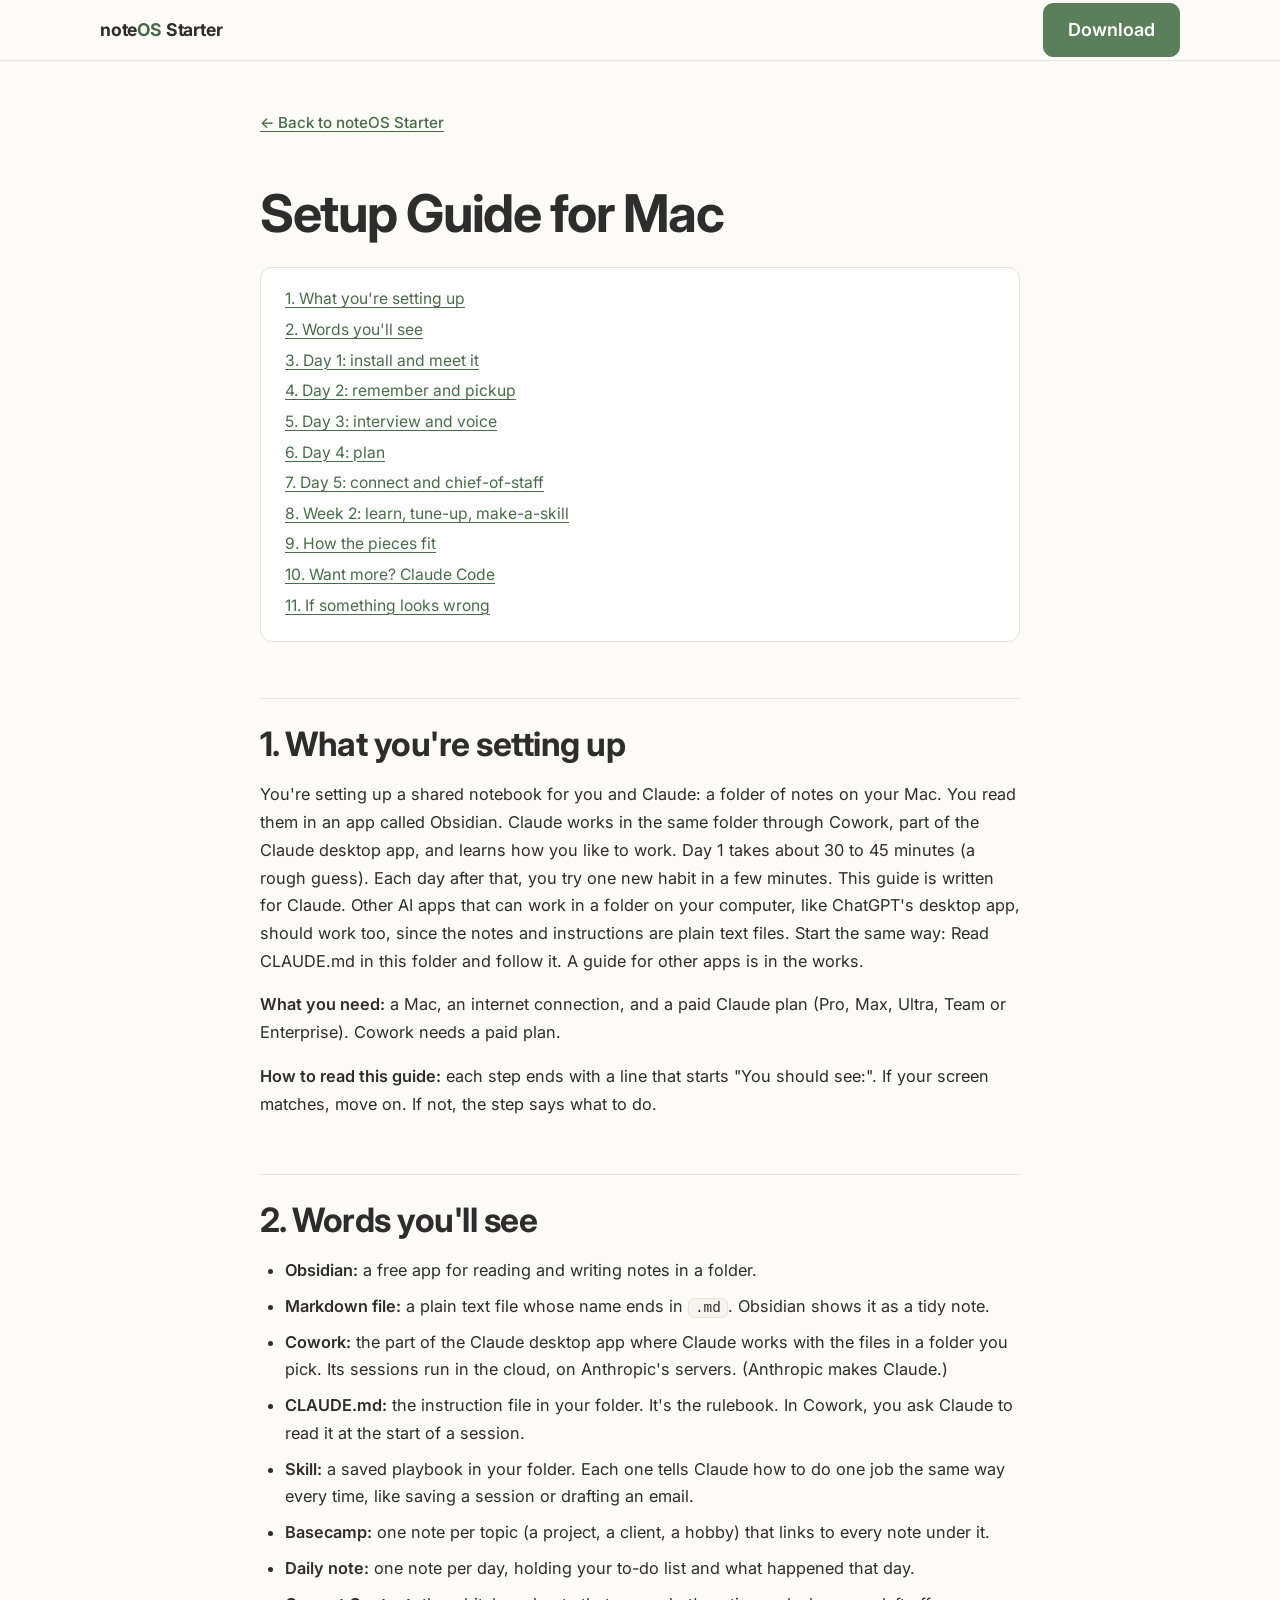
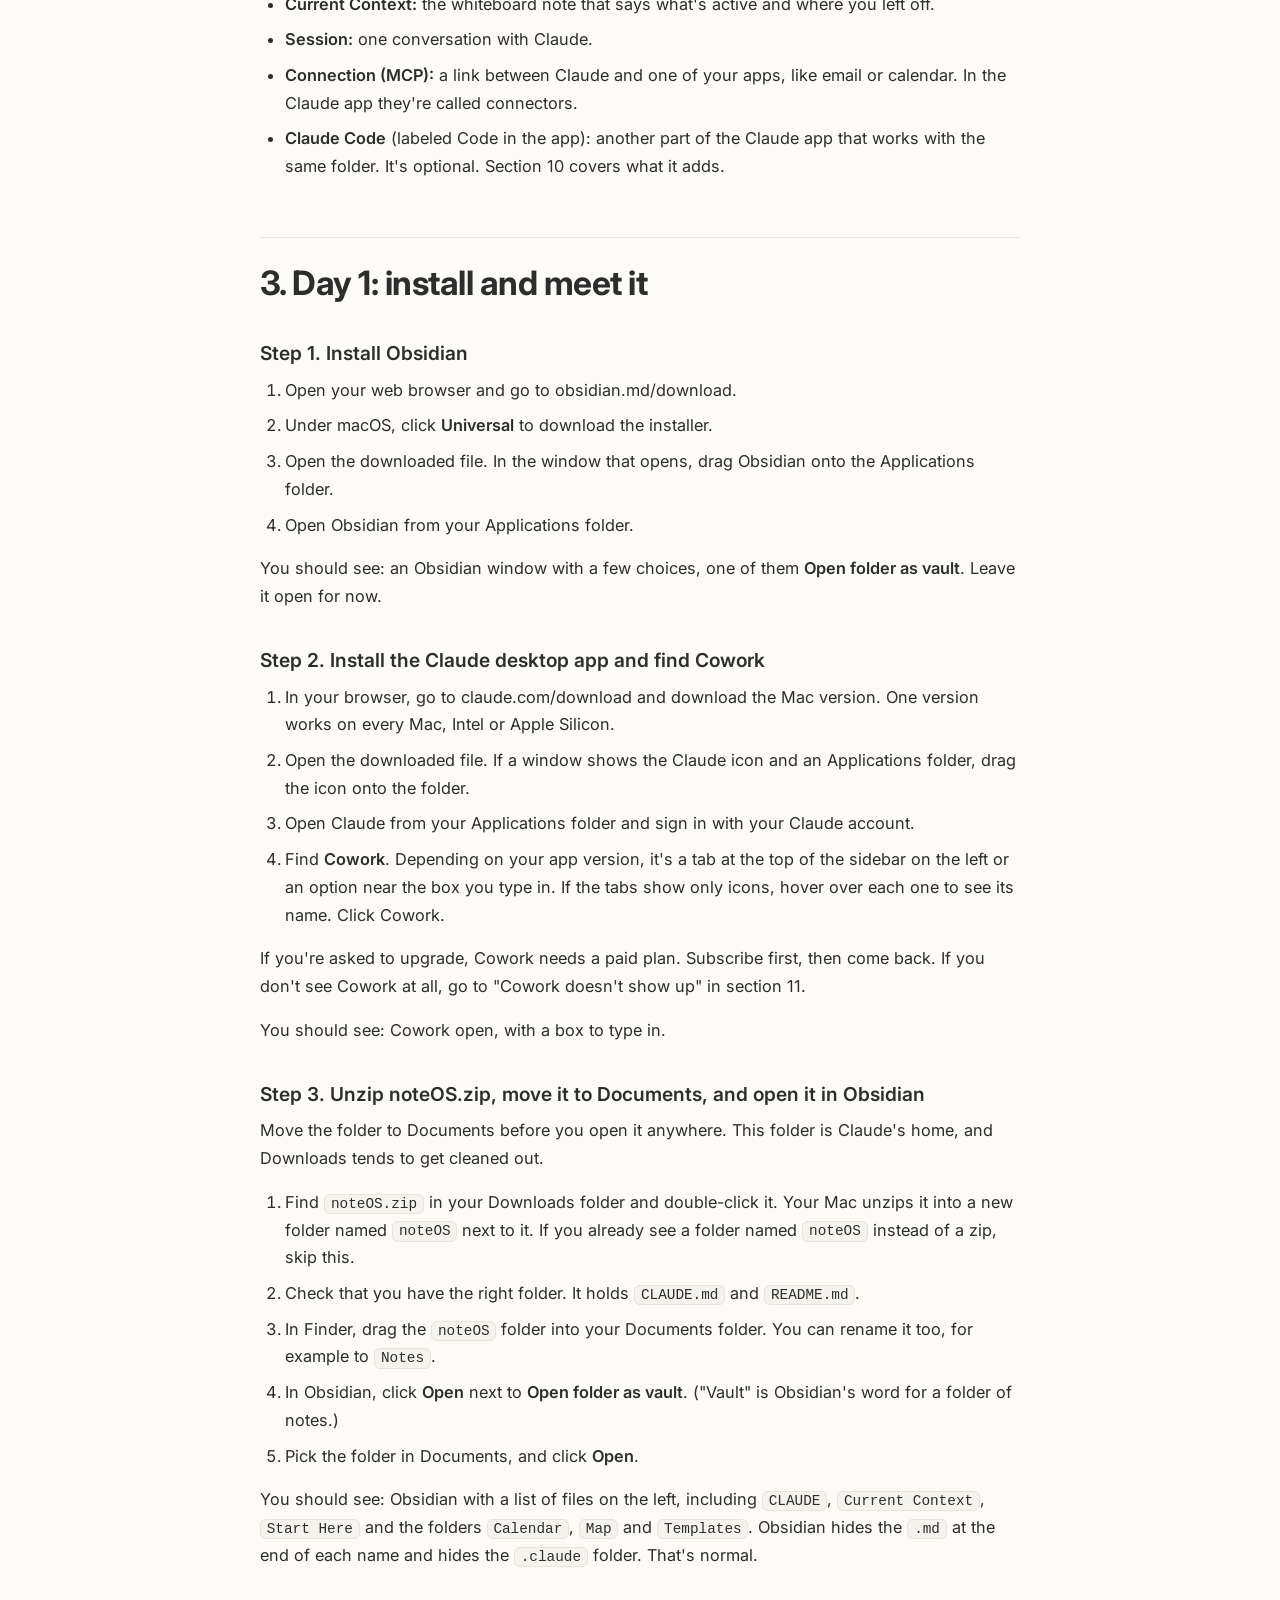
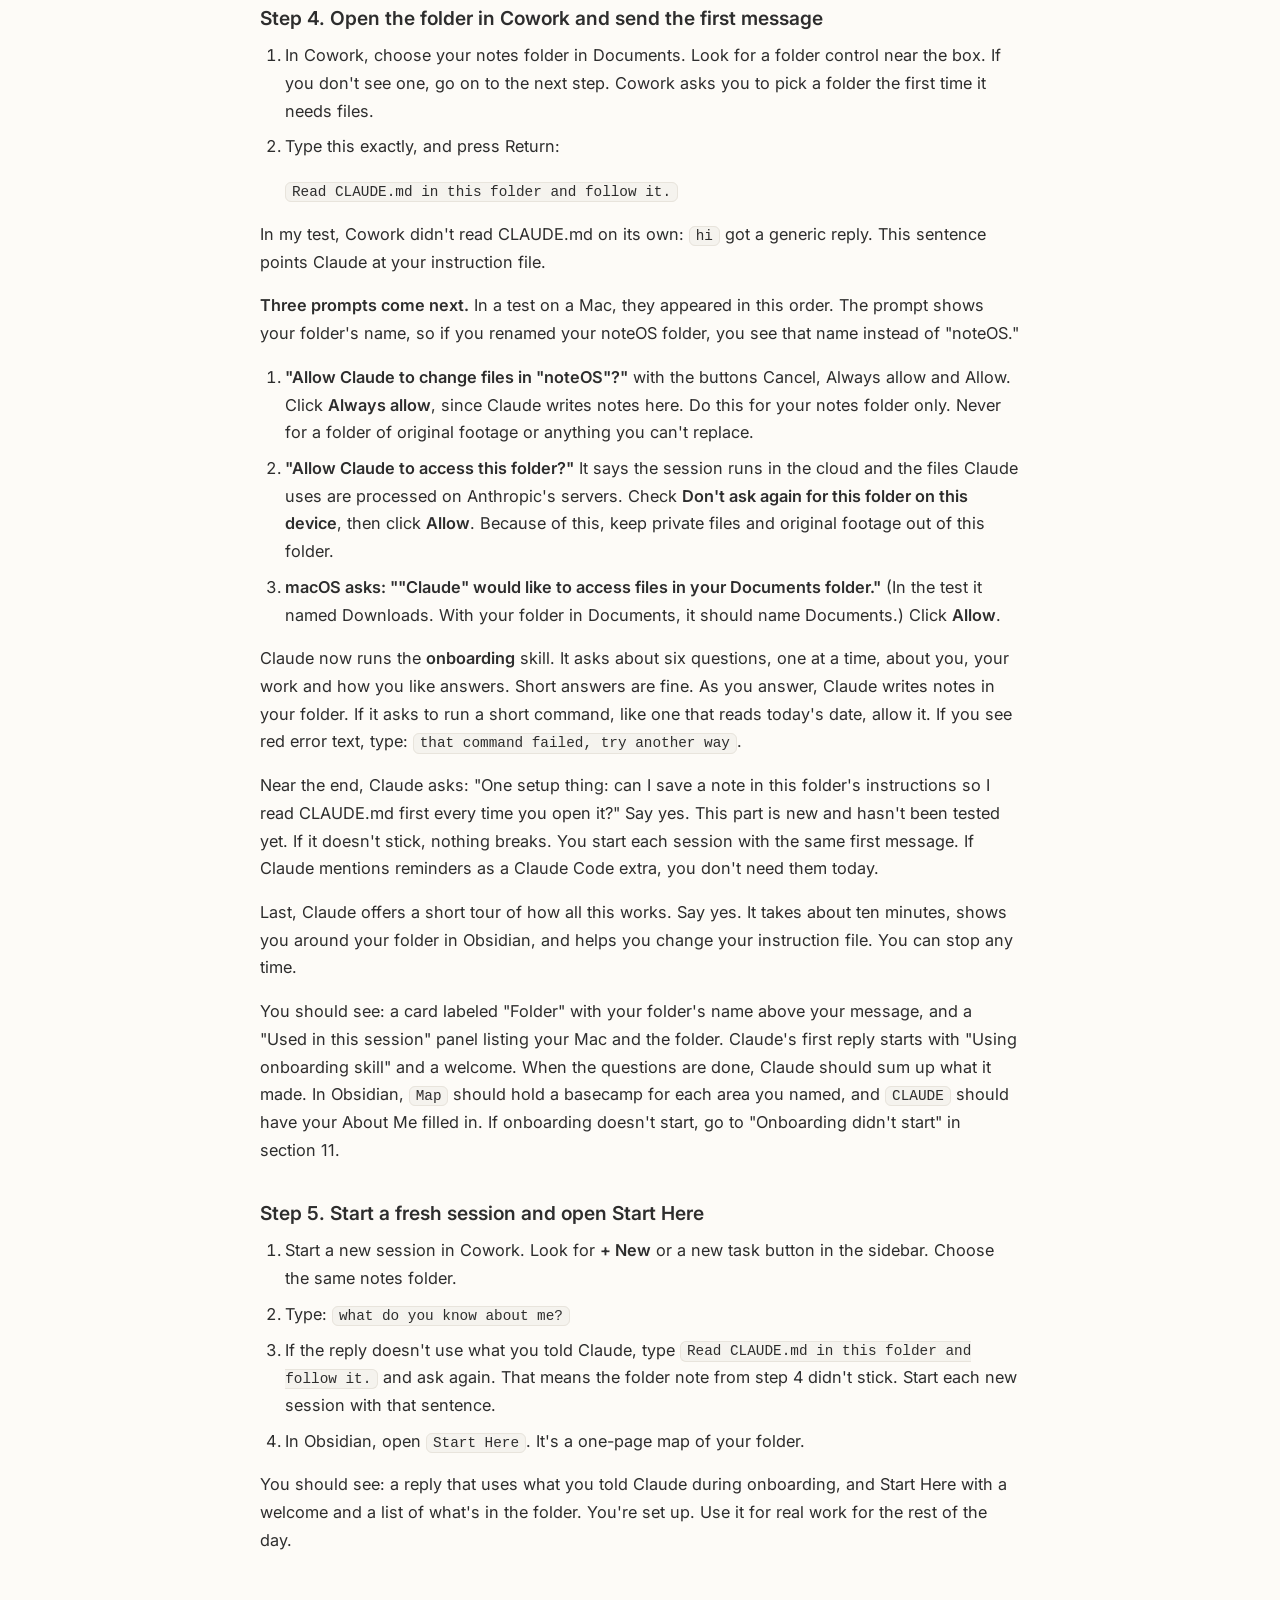
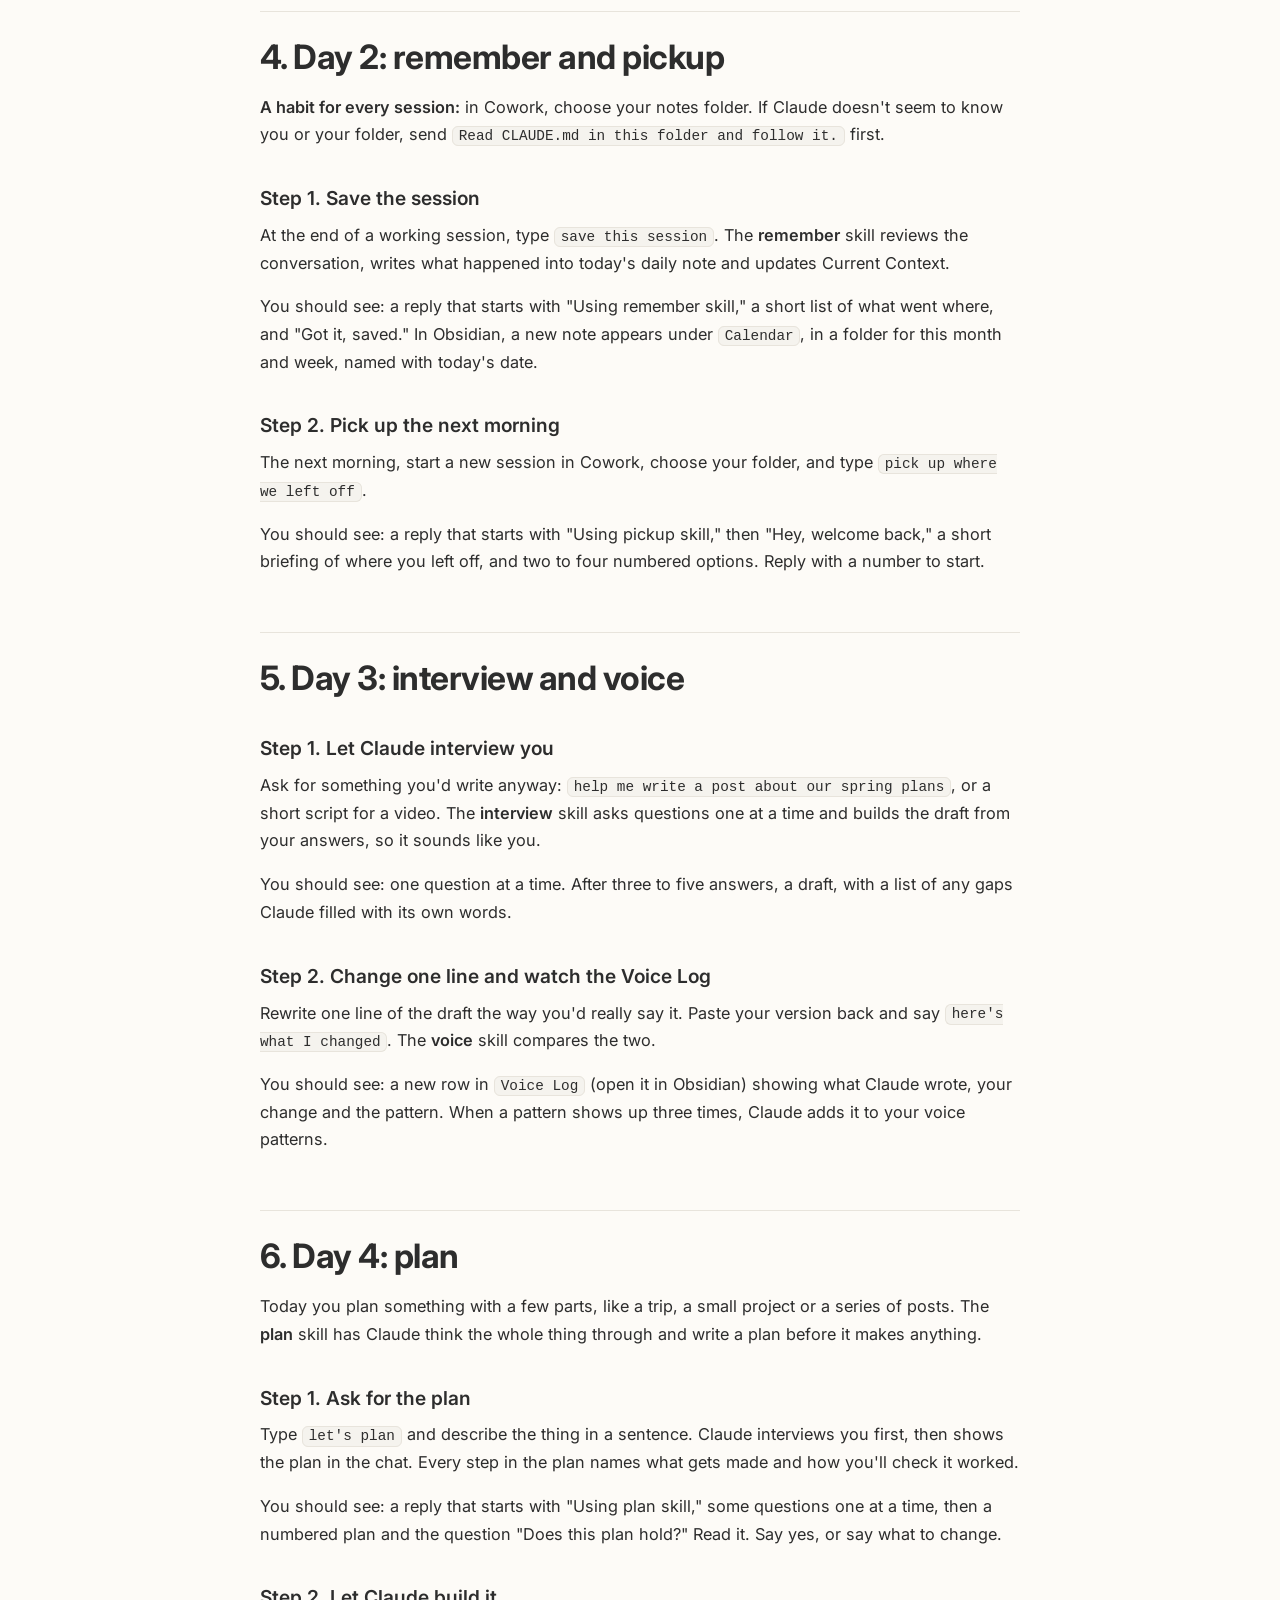
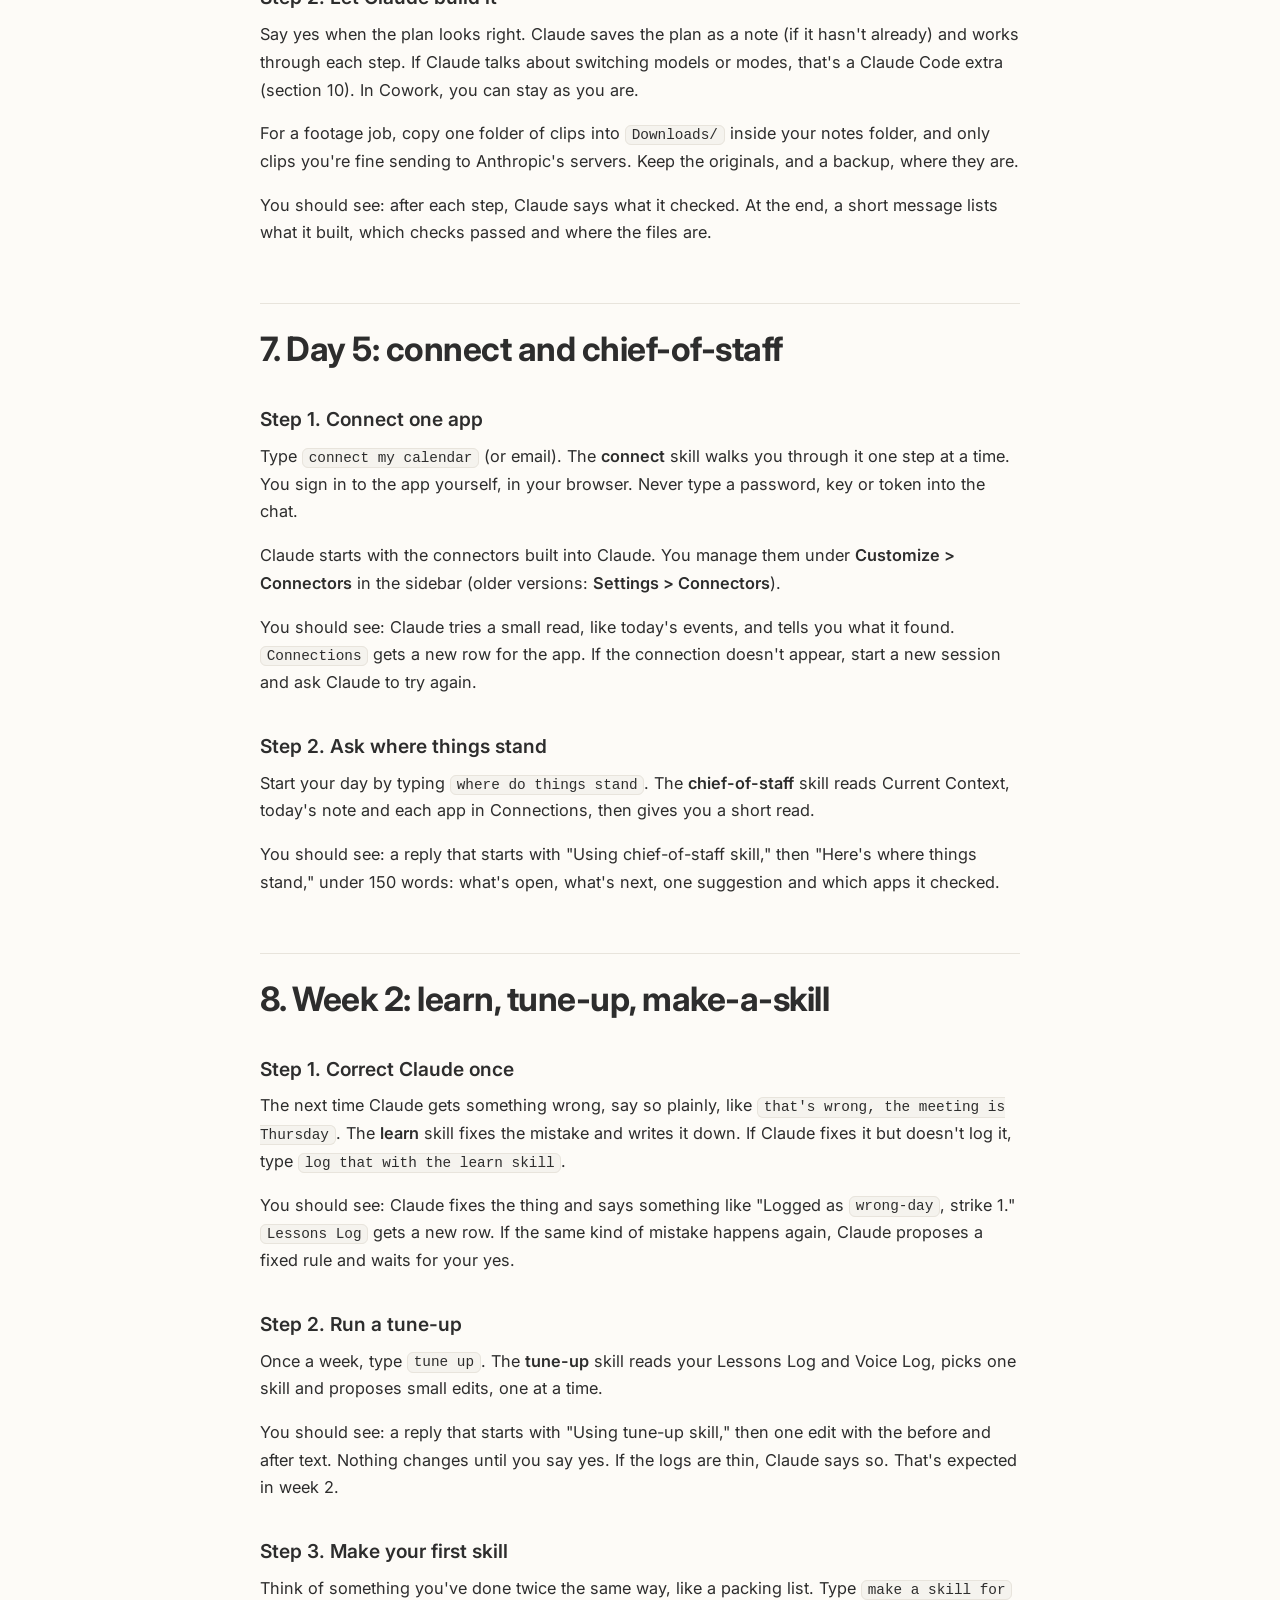
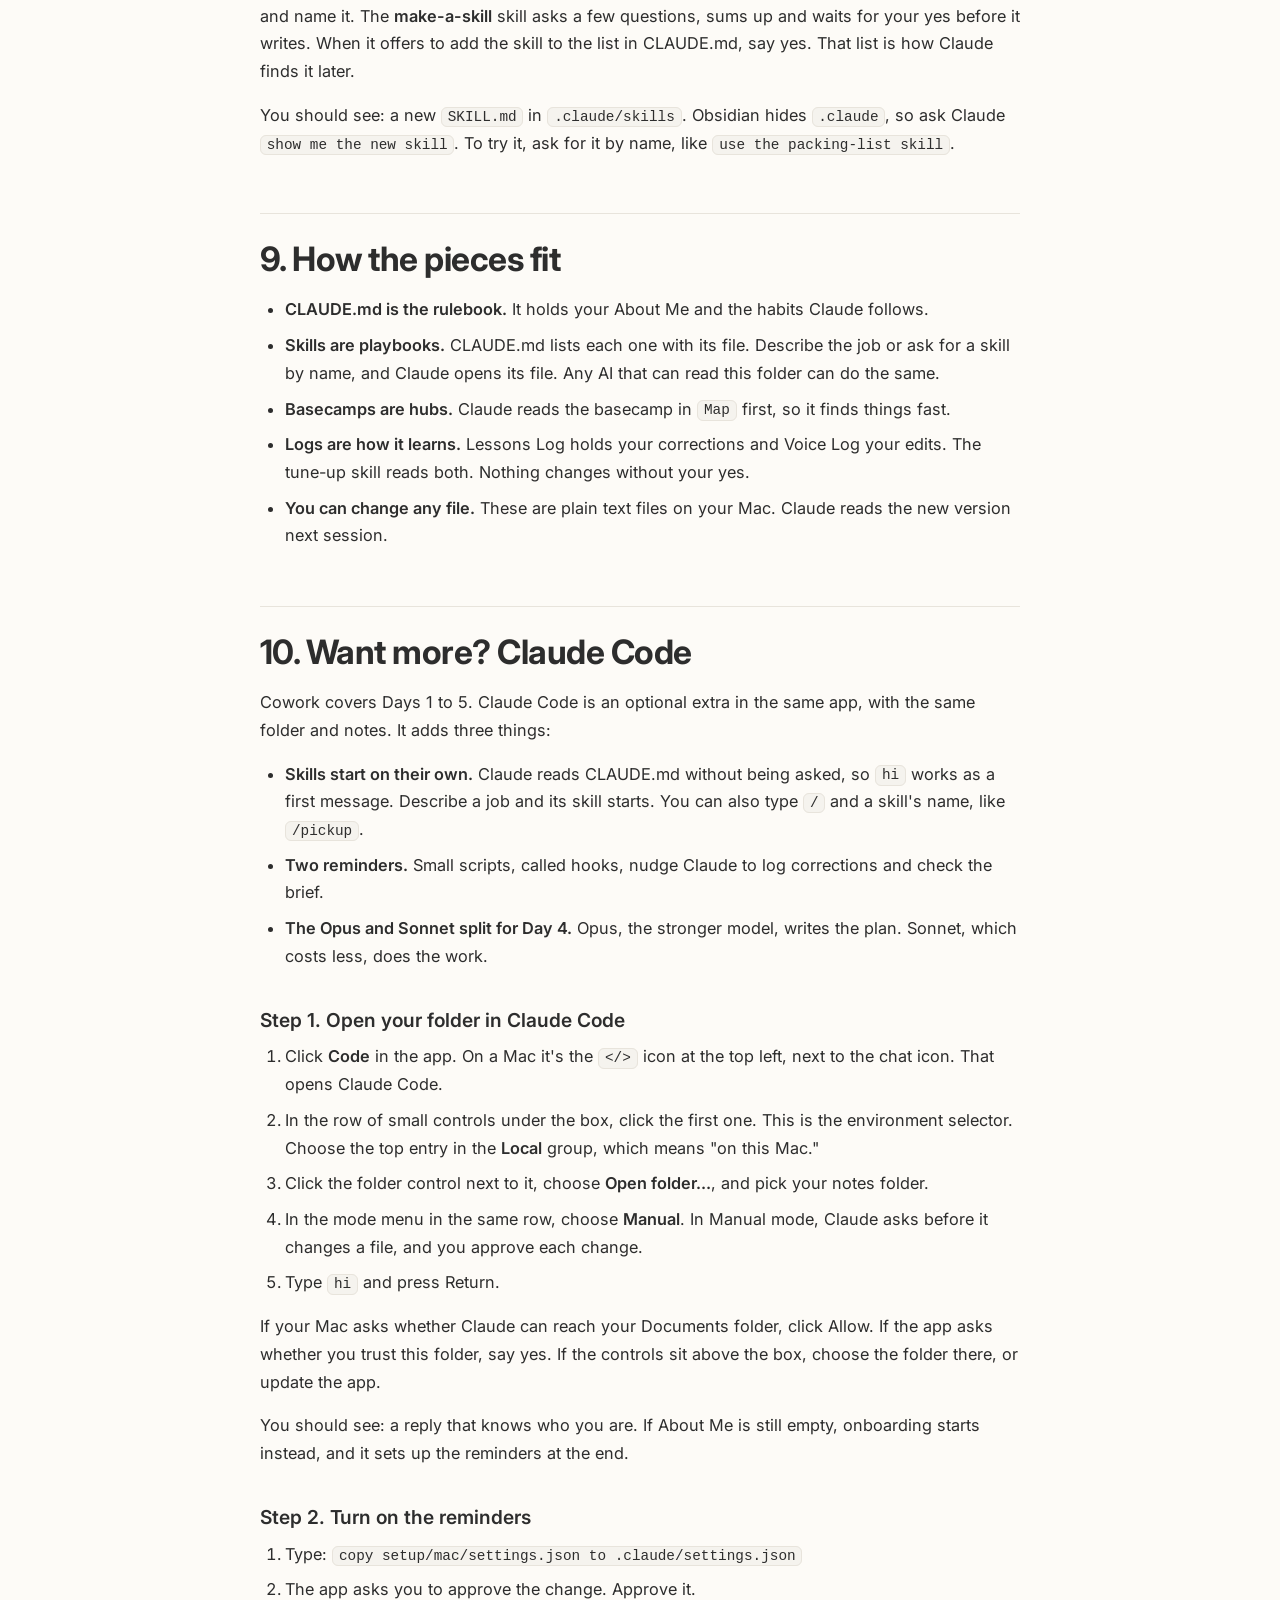
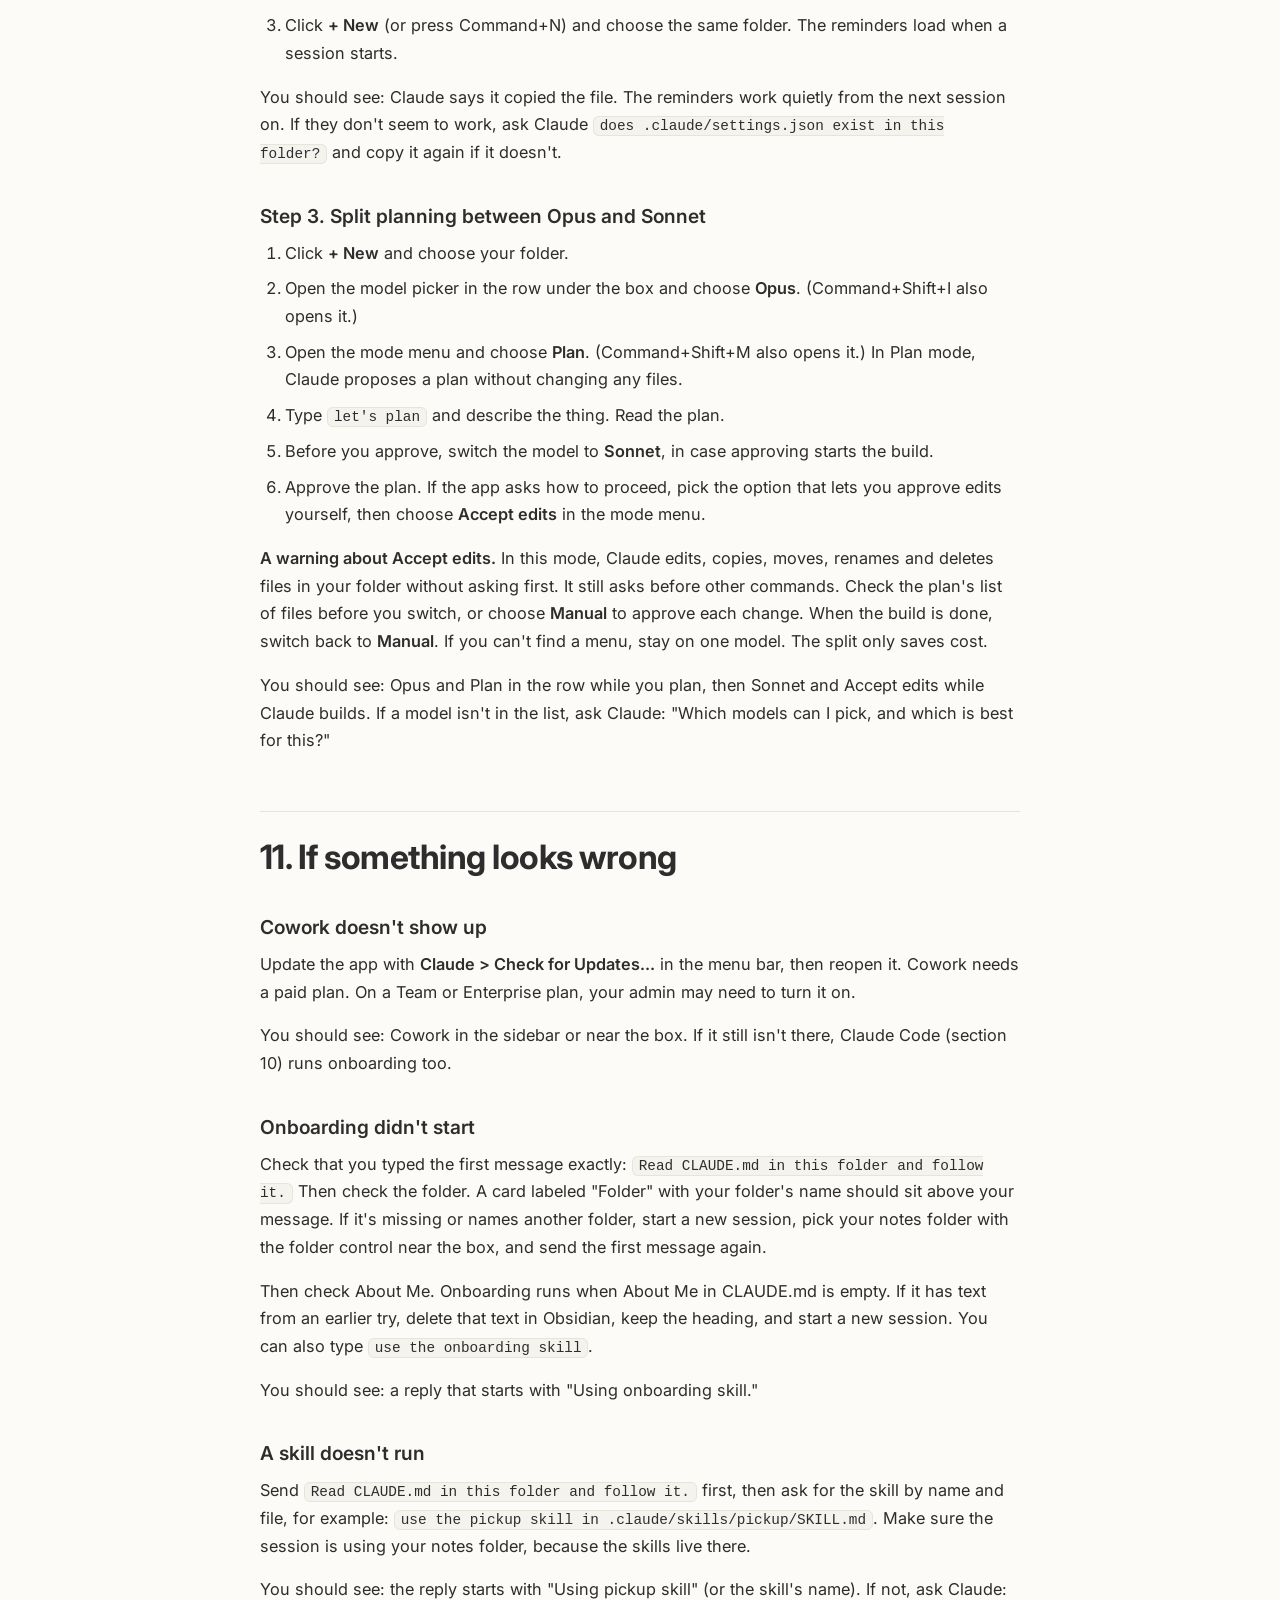
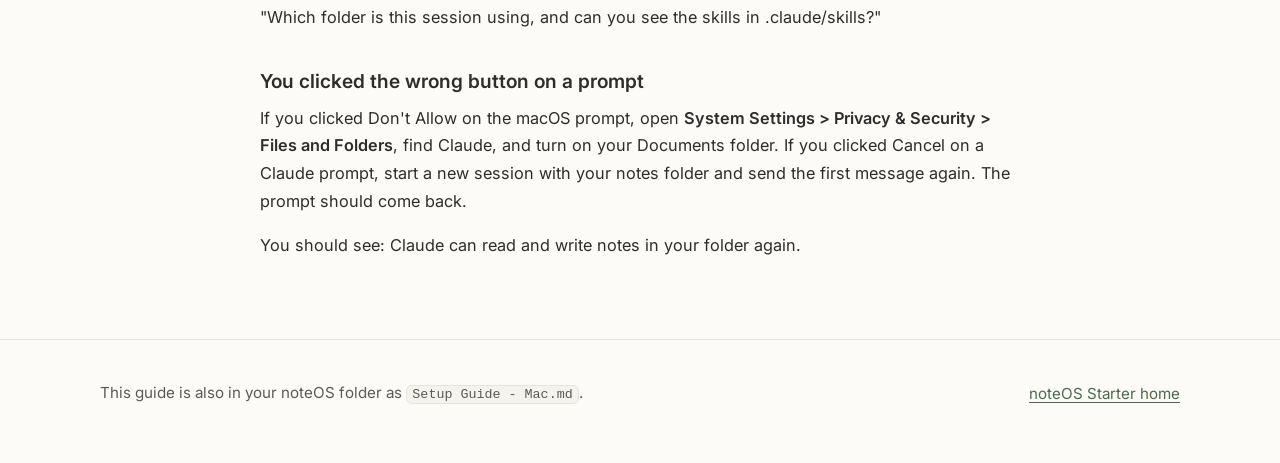
==== commit 6f70c503: "site v2: Code label and Accept edits wording" ====
--- a/setup-guide-mac.html
+++ b/setup-guide-mac.html
@@ -101,9 +101,9 @@
 <li><strong>Connection (MCP):</strong> a link between Claude and one of
 your apps, like email or calendar. In the Claude app they're called
 connectors.</li>
-<li><strong>Claude Code:</strong> another part of the Claude app that
-works with the same folder. It's optional. Section 10 covers what it
-adds.</li>
+<li><strong>Claude Code</strong> (labeled Code in the app): another part
+of the Claude app that works with the same folder. It's optional.
+Section 10 covers what it adds.</li>
 </ul>
 <h2 id="3-day-1-install-and-meet-it">3. Day 1: install and meet it</h2>
 <h3 id="step-1-install-obsidian">Step 1. Install Obsidian</h3>
@@ -378,8 +378,9 @@
 <h3 id="step-1-open-your-folder-in-claude-code">Step 1. Open your folder
 in Claude Code</h3>
 <ol type="1">
-<li>Click the <code>&lt;/&gt;</code> icon at the top left of the app,
-next to the chat icon. That opens Claude Code.</li>
+<li>Click <strong>Code</strong> in the app. On a Mac it's the
+<code>&lt;/&gt;</code> icon at the top left, next to the chat icon. That
+opens Claude Code.</li>
 <li>In the row of small controls under the box, click the first one.
 This is the environment selector. Choose the top entry in the
 <strong>Local</strong> group, which means "on this Mac."</li>
@@ -427,9 +428,10 @@
 edits</strong> in the mode menu.</li>
 </ol>
 <p><strong>A warning about Accept edits.</strong> In this mode, Claude
-edits, moves and renames files without asking first. Check the plan's
-list of files before you switch, or choose <strong>Manual</strong> to
-approve each change. When the build is done, switch back to
+edits, copies, moves, renames and deletes files in your folder without
+asking first. It still asks before other commands. Check the plan's list
+of files before you switch, or choose <strong>Manual</strong> to approve
+each change. When the build is done, switch back to
 <strong>Manual</strong>. If you can't find a menu, stay on one model.
 The split only saves cost.</p>
 <p>You should see: Opus and Plan in the row while you plan, then Sonnet
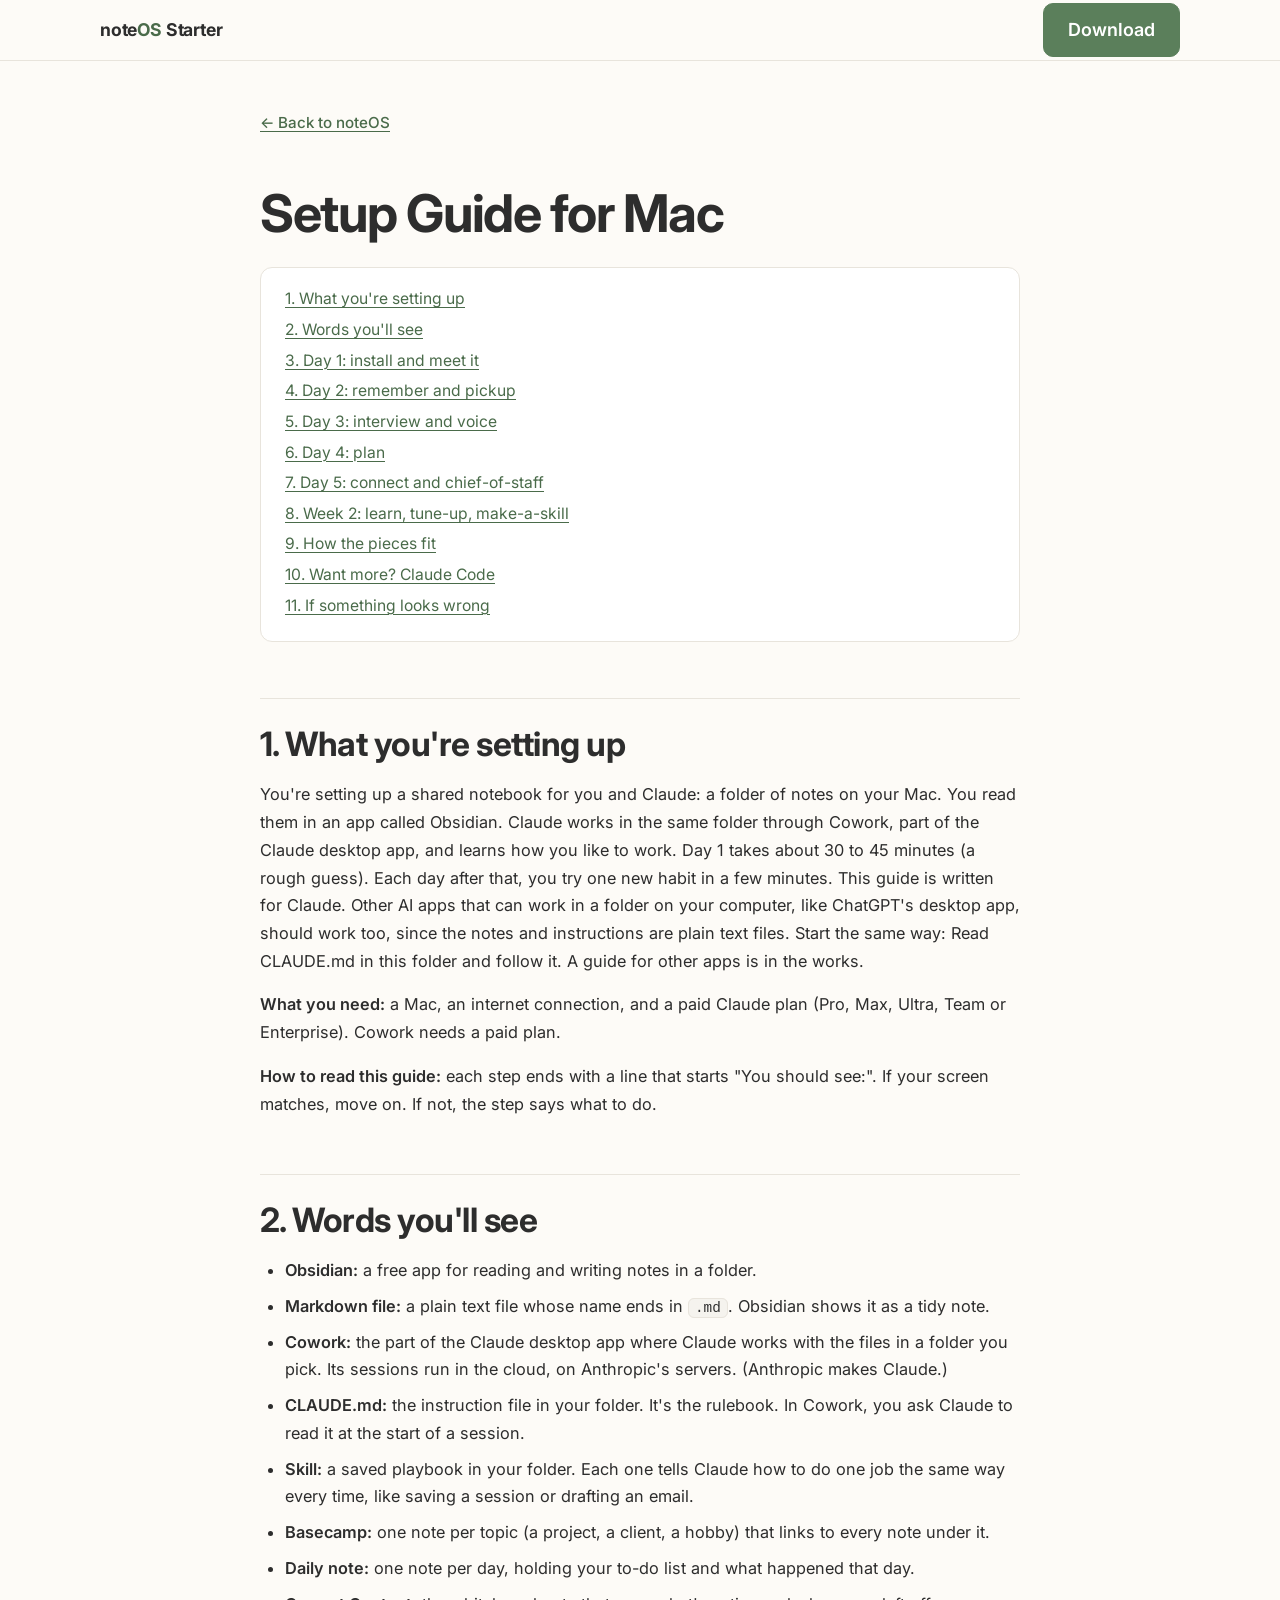
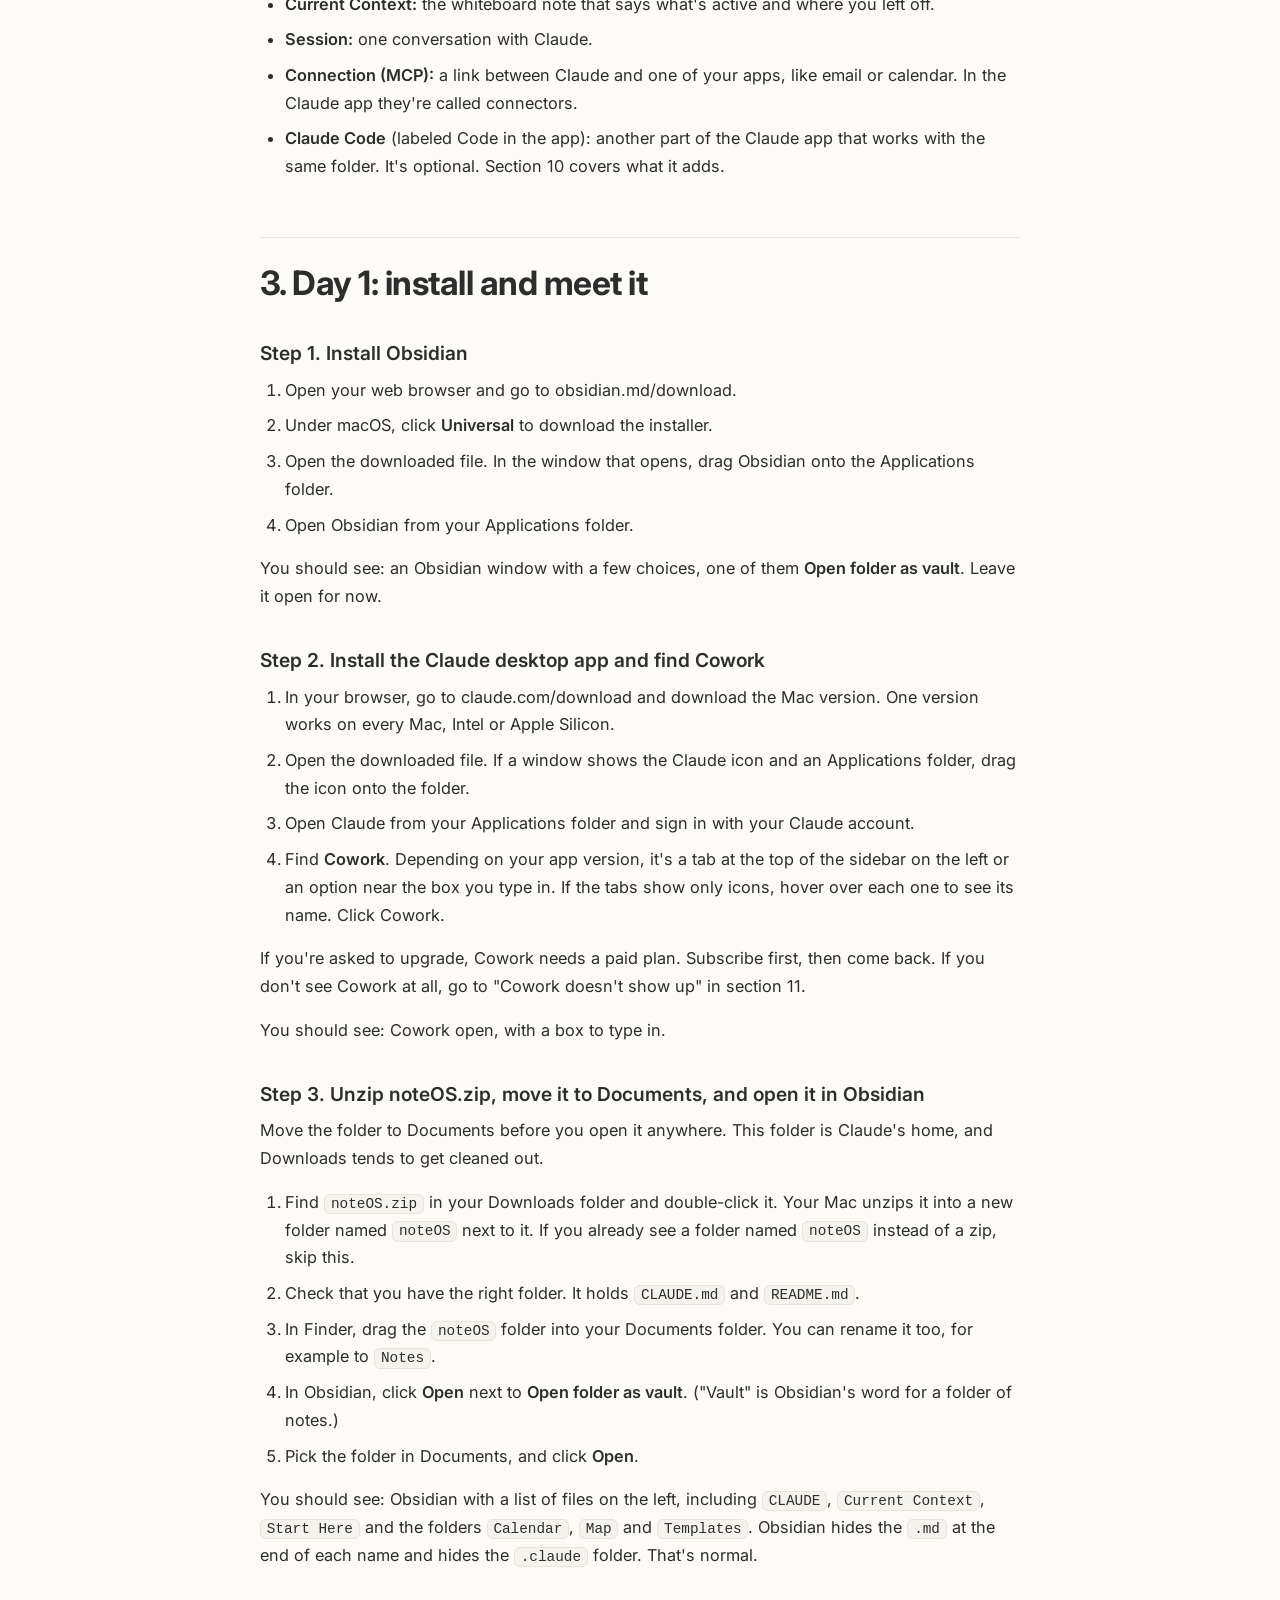
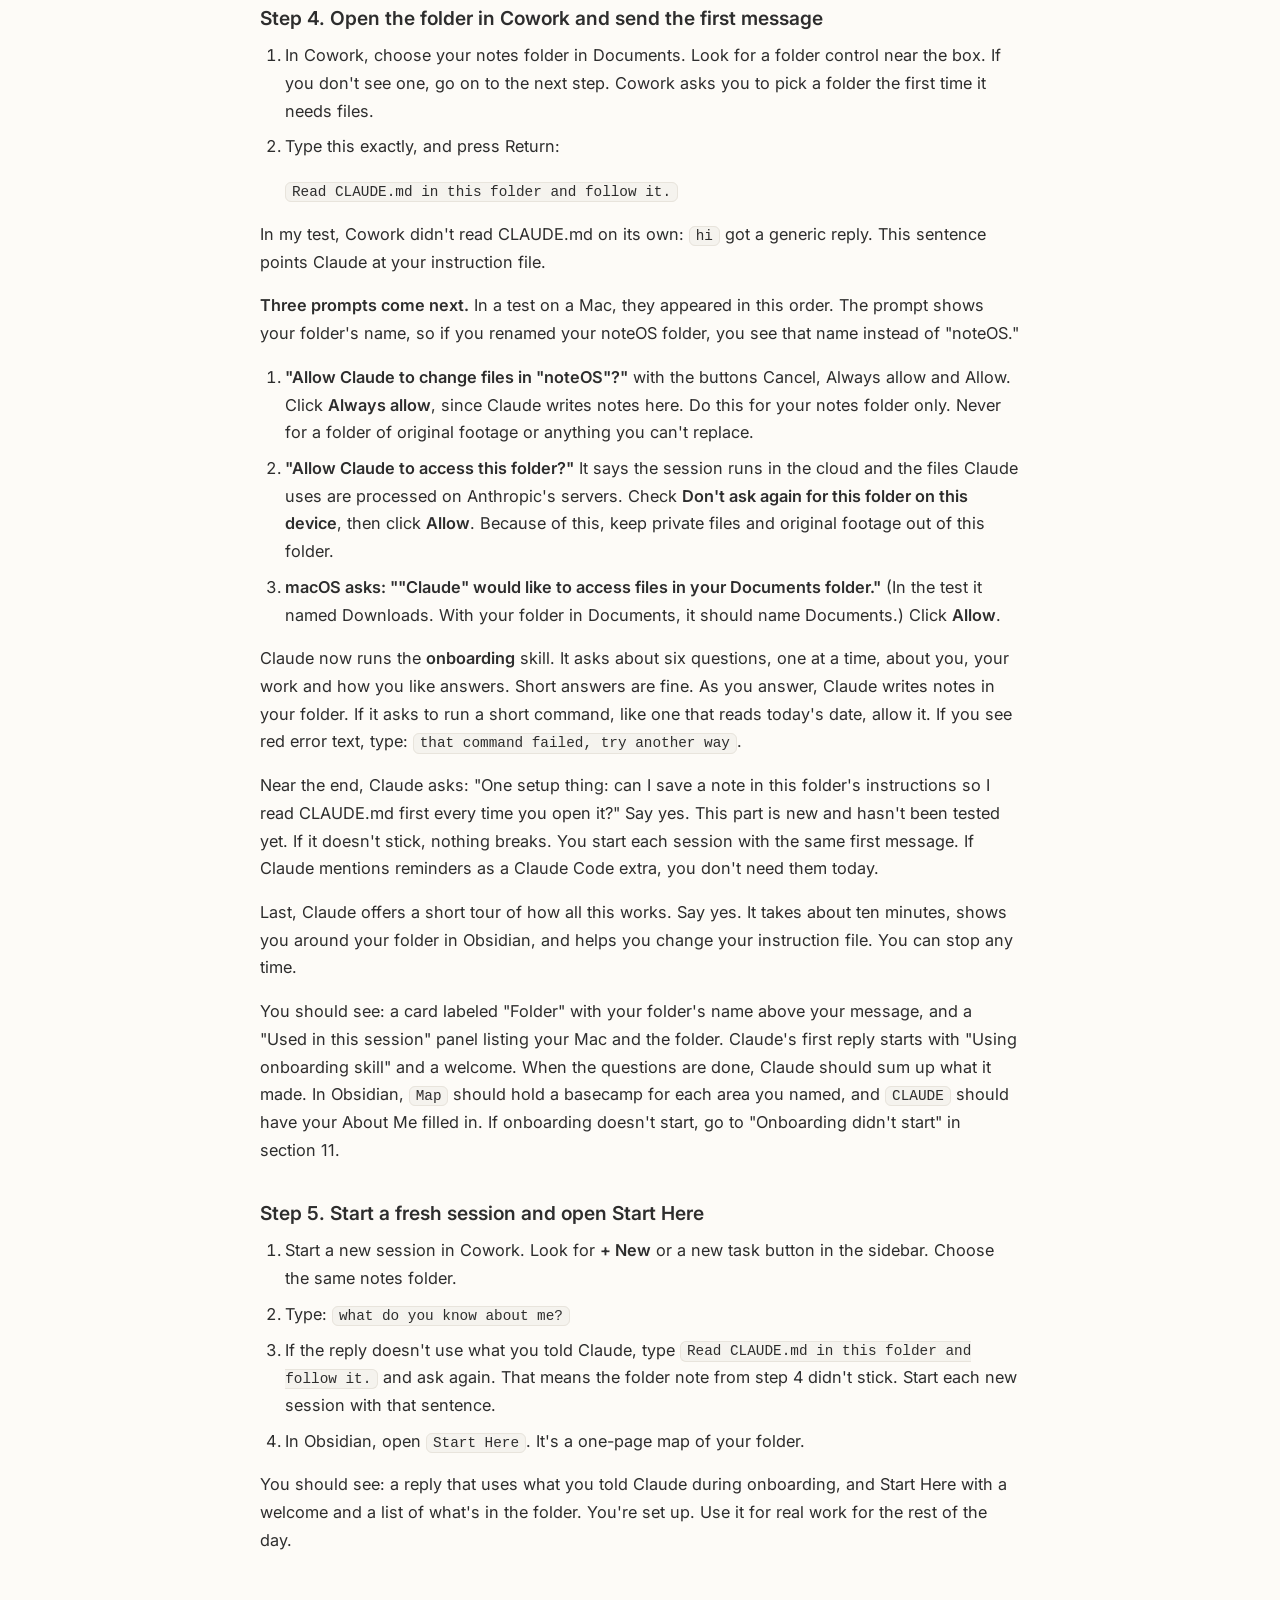
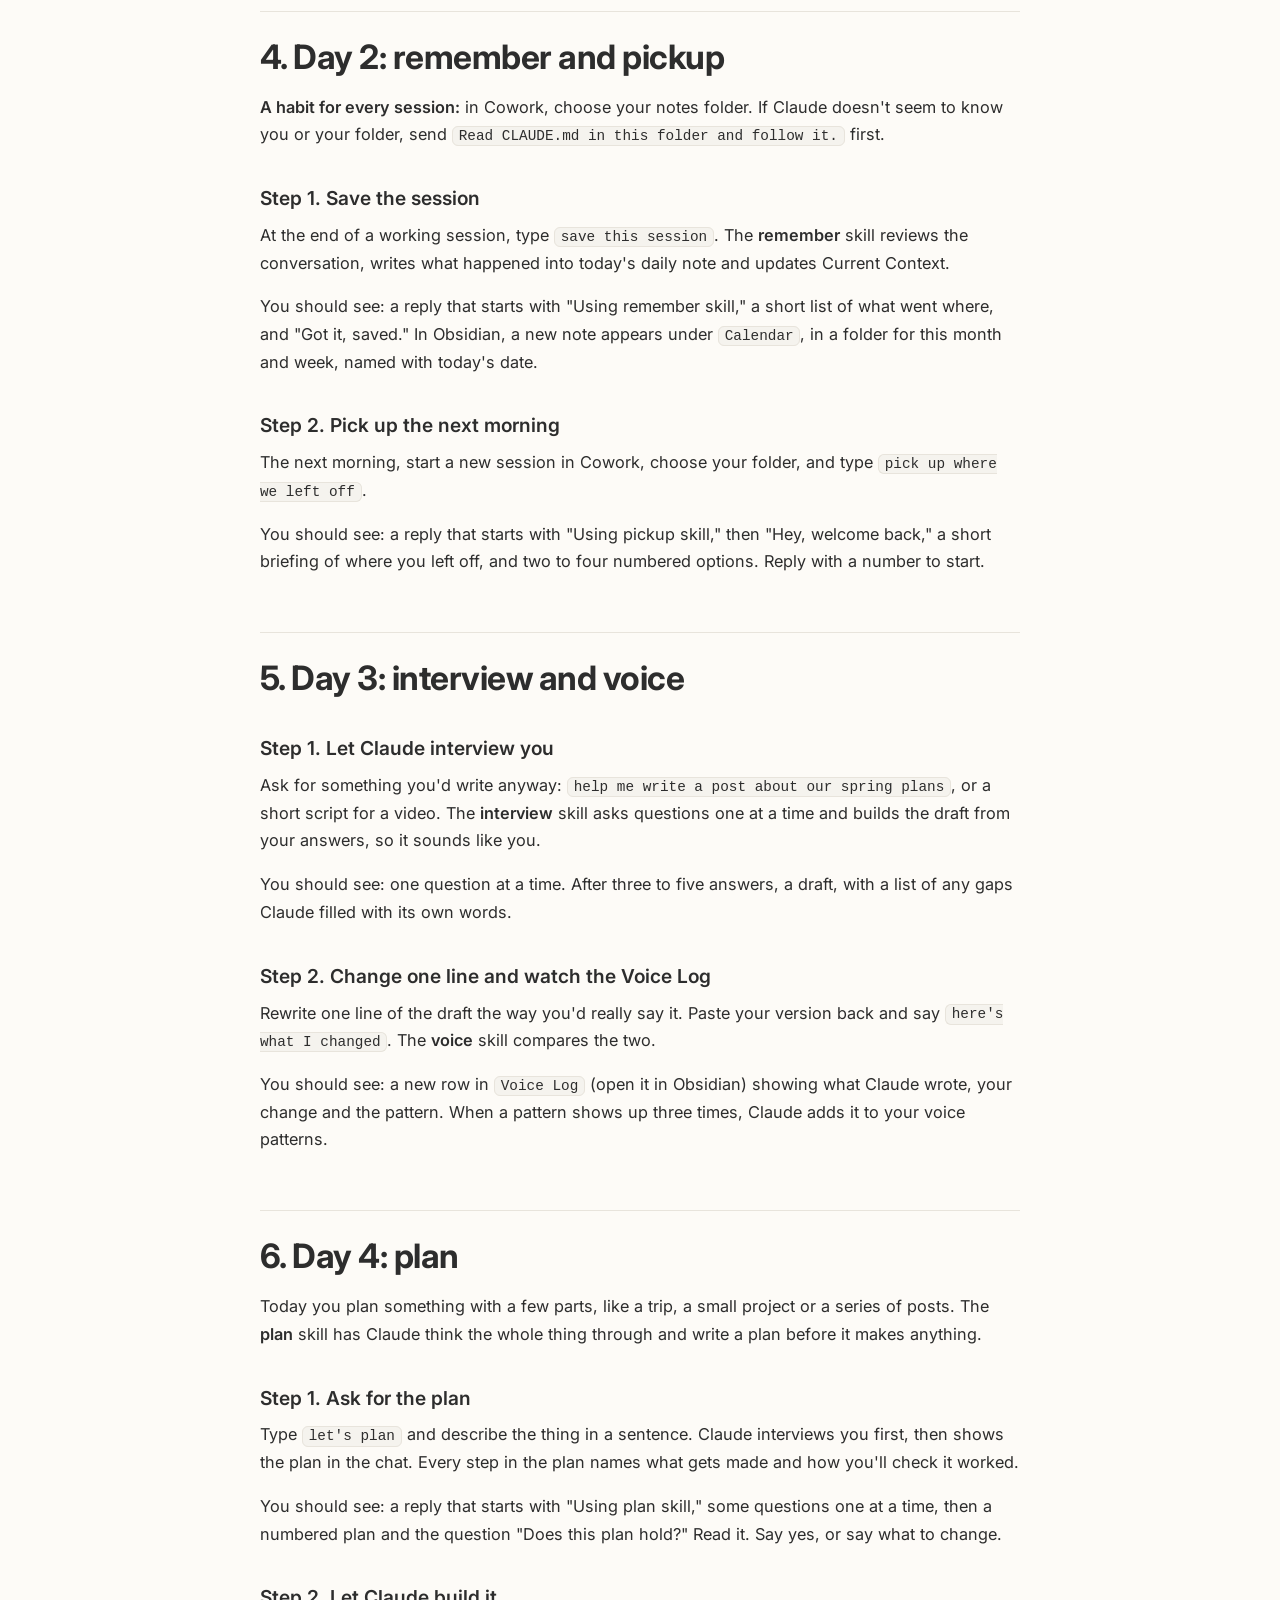
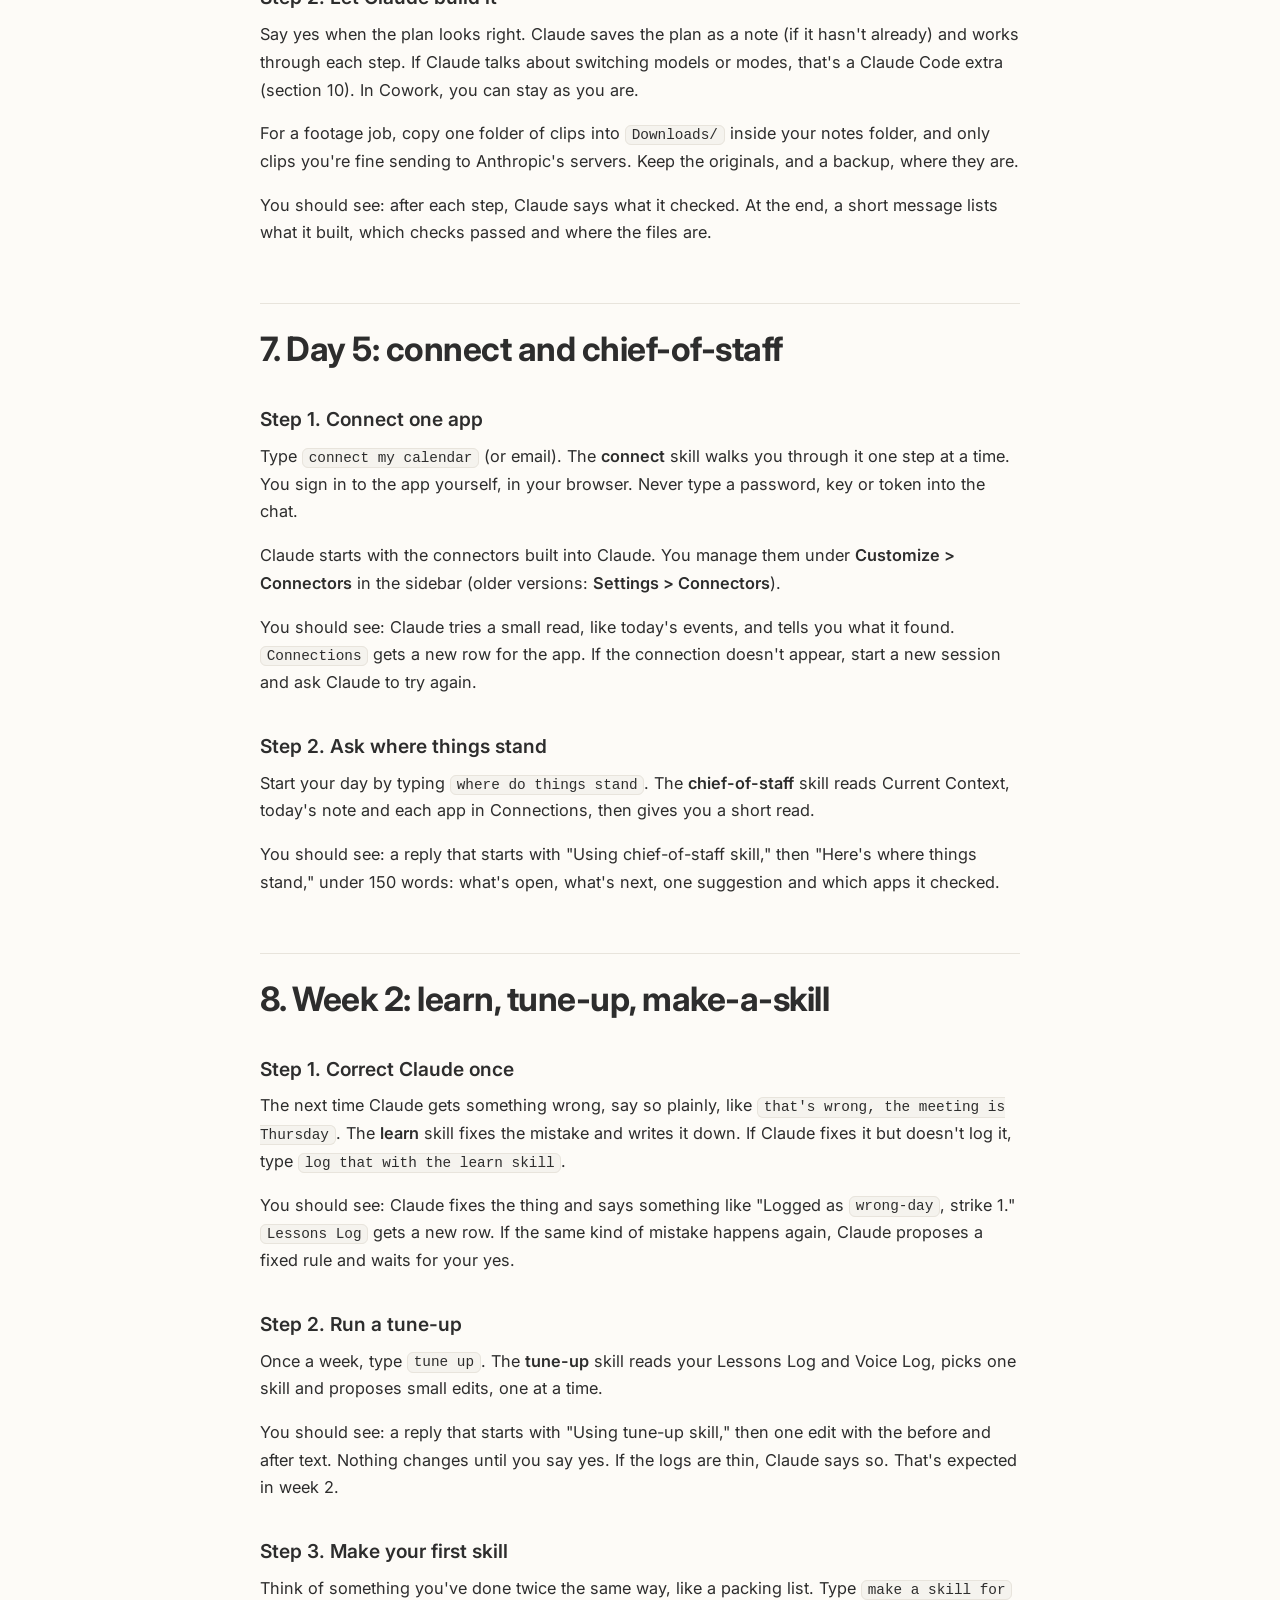
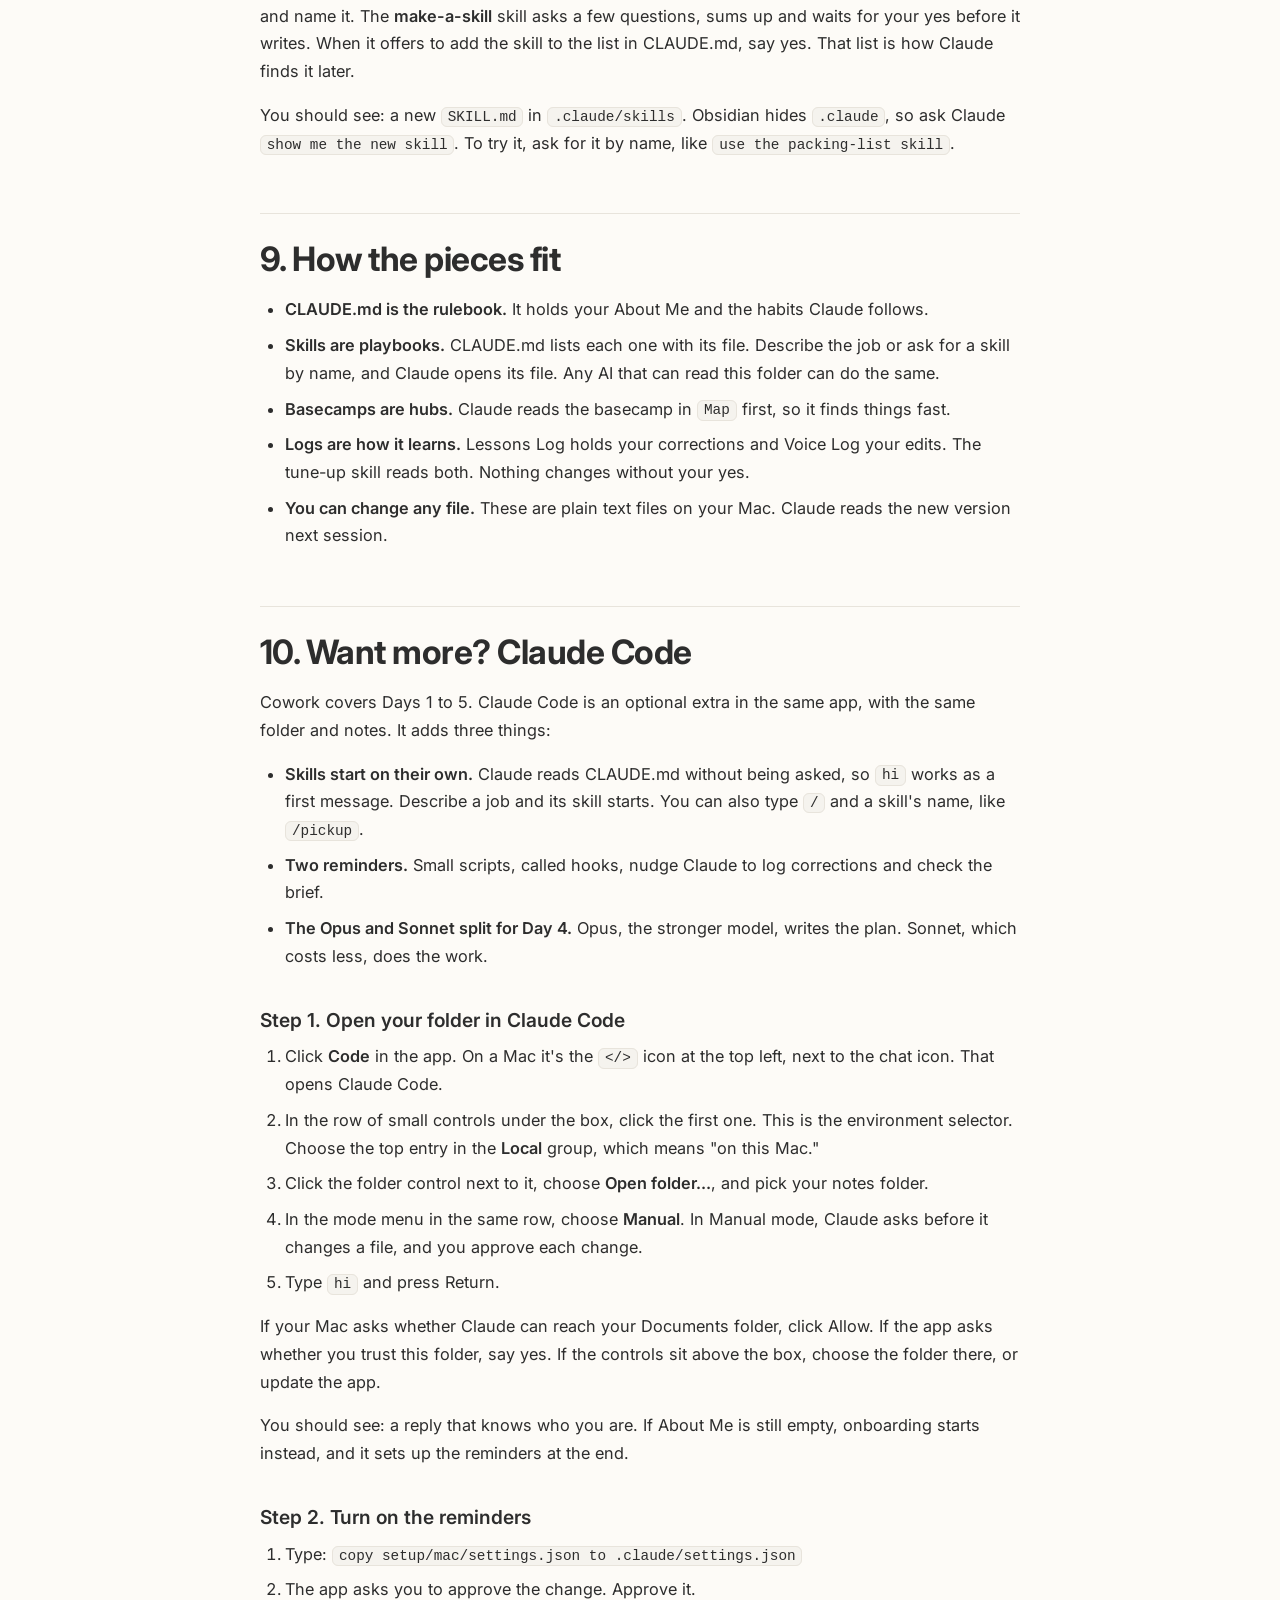
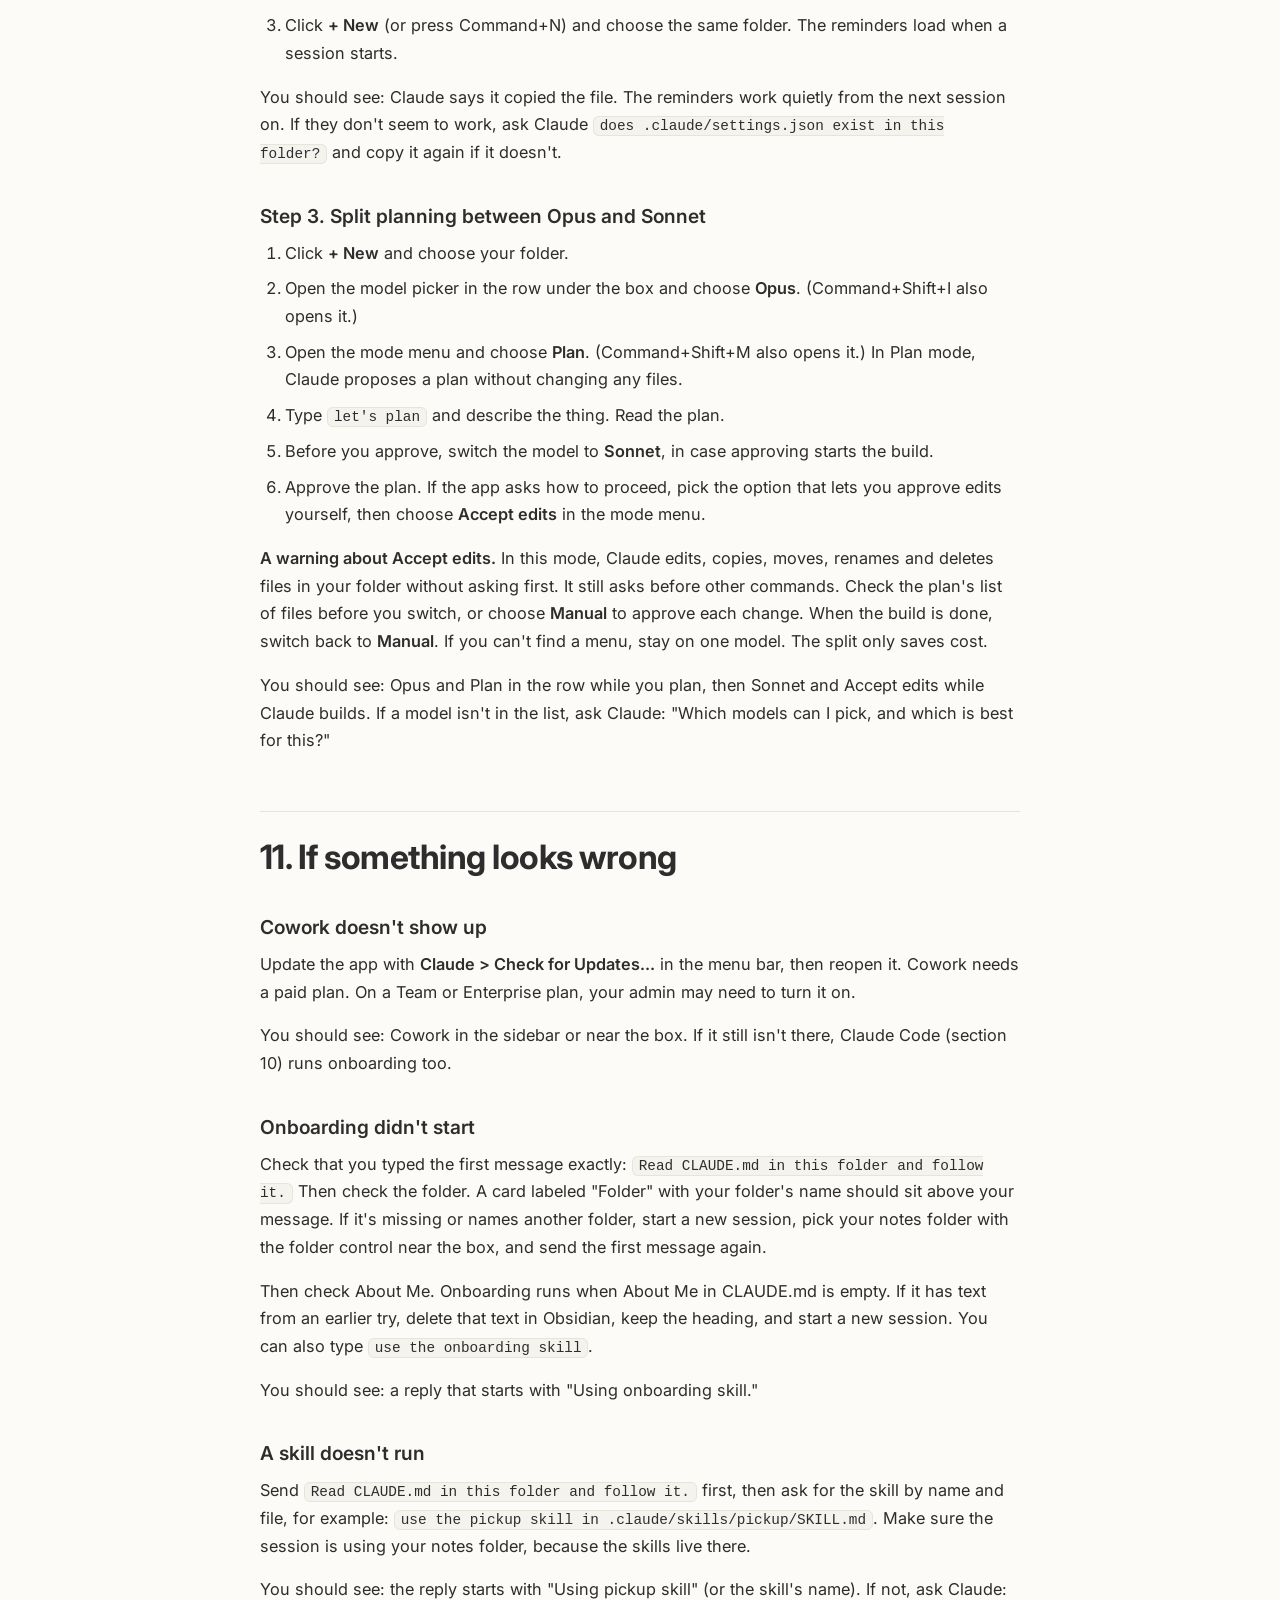
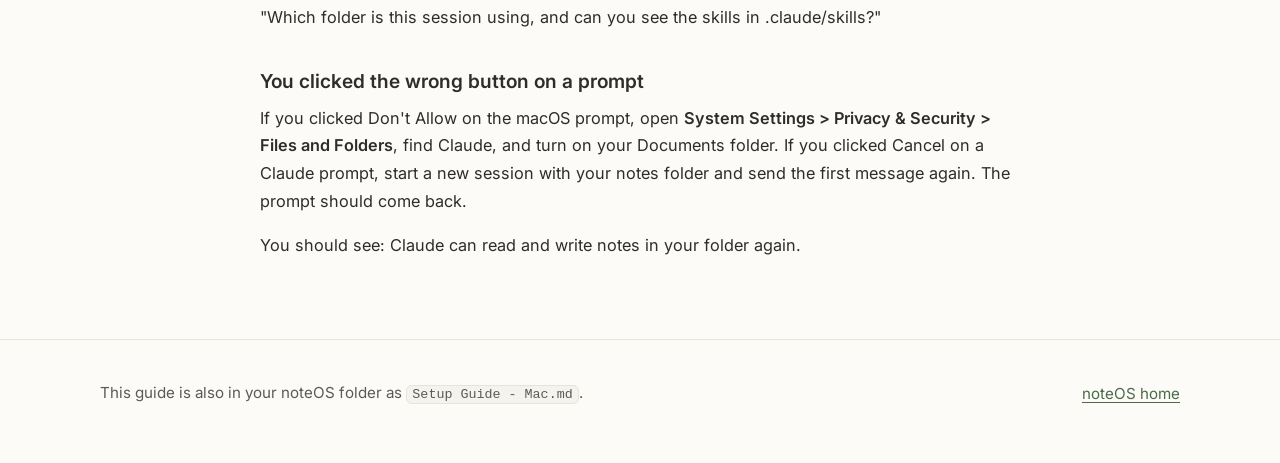
==== commit 7f69f365: "site v2: call it noteOS everywhere; rebuilt guides and zip" ====
--- a/setup-guide-mac.html
+++ b/setup-guide-mac.html
@@ -4,7 +4,7 @@
   <meta charset="UTF-8">
   <meta name="viewport" content="width=device-width, initial-scale=1">
   <title>Mac Setup Guide</title>
-  <meta name="description" content="Step by step setup for noteOS Starter on a Mac.">
+  <meta name="description" content="Step by step setup for noteOS on a Mac.">
   <script>
     try { var t = localStorage.getItem('noteos-theme'); if (t === 'light' || t === 'dark') document.documentElement.setAttribute('data-theme', t); } catch (e) {}
   </script>
@@ -23,7 +23,7 @@
   </header>
   <main id="main" class="wrap">
     <div class="guide-top">
-      <a class="back" href="index.html">← Back to noteOS Starter</a>
+      <a class="back" href="index.html">← Back to noteOS</a>
     </div>
     <article class="prose">
       <h1>Setup Guide for Mac</h1>
@@ -480,7 +480,7 @@
   <footer class="site-footer">
     <div class="wrap-wide">
       <p>This guide is also in your noteOS folder as <code>Setup Guide - Mac.md</code>.</p>
-      <p><a href="index.html">noteOS Starter home</a></p>
+      <p><a href="index.html">noteOS home</a></p>
     </div>
   </footer>
 </body>
--- a/styles.css
+++ b/styles.css
@@ -145,7 +145,16 @@
 .site-nav ul { display: flex; gap: 22px; list-style: none; }
 .site-nav a { color: var(--color-text-secondary); text-decoration: none; font-size: 0.95rem; font-weight: 500; }
 .site-nav a:hover { color: var(--color-text); }
-@media (max-width: 760px) { .site-nav { display: none; } }
+.site-nav a { position: relative; padding: 6px 0; white-space: nowrap; }
+.site-nav a[aria-current="location"] { color: var(--color-text); }
+.site-nav a[aria-current="location"]::after { content: ""; position: absolute; left: 0; right: 0; bottom: -2px; height: 2px; border-radius: 2px; background: var(--color-accent); }
+/* Narrow screens: the nav moves to its own row and scrolls sideways inside itself. */
+@media (max-width: 1000px) {
+  .site-header .wrap-wide { flex-wrap: wrap; row-gap: 0; }
+  .site-nav { order: 3; flex-basis: 100%; overflow-x: auto; scrollbar-width: none; -webkit-overflow-scrolling: touch; }
+  .site-nav::-webkit-scrollbar { display: none; }
+  .site-nav ul { gap: 18px; padding: 4px 0 10px; }
+}
 
 .theme-toggle {
   display: inline-flex; align-items: center; gap: 8px;
@@ -519,3 +528,7 @@
 .compare ul { margin: 0; padding-left: 1.15em; }
 .compare li { color: var(--color-text-secondary); line-height: 1.6; margin-bottom: 6px; overflow-wrap: anywhere; }
 .compare code { overflow-wrap: anywhere; }
+
+/* Keep section headings clear of the sticky header when a nav link is clicked. */
+html { scroll-padding-top: 72px; }
+@media (max-width: 1000px) { html { scroll-padding-top: 96px; } }
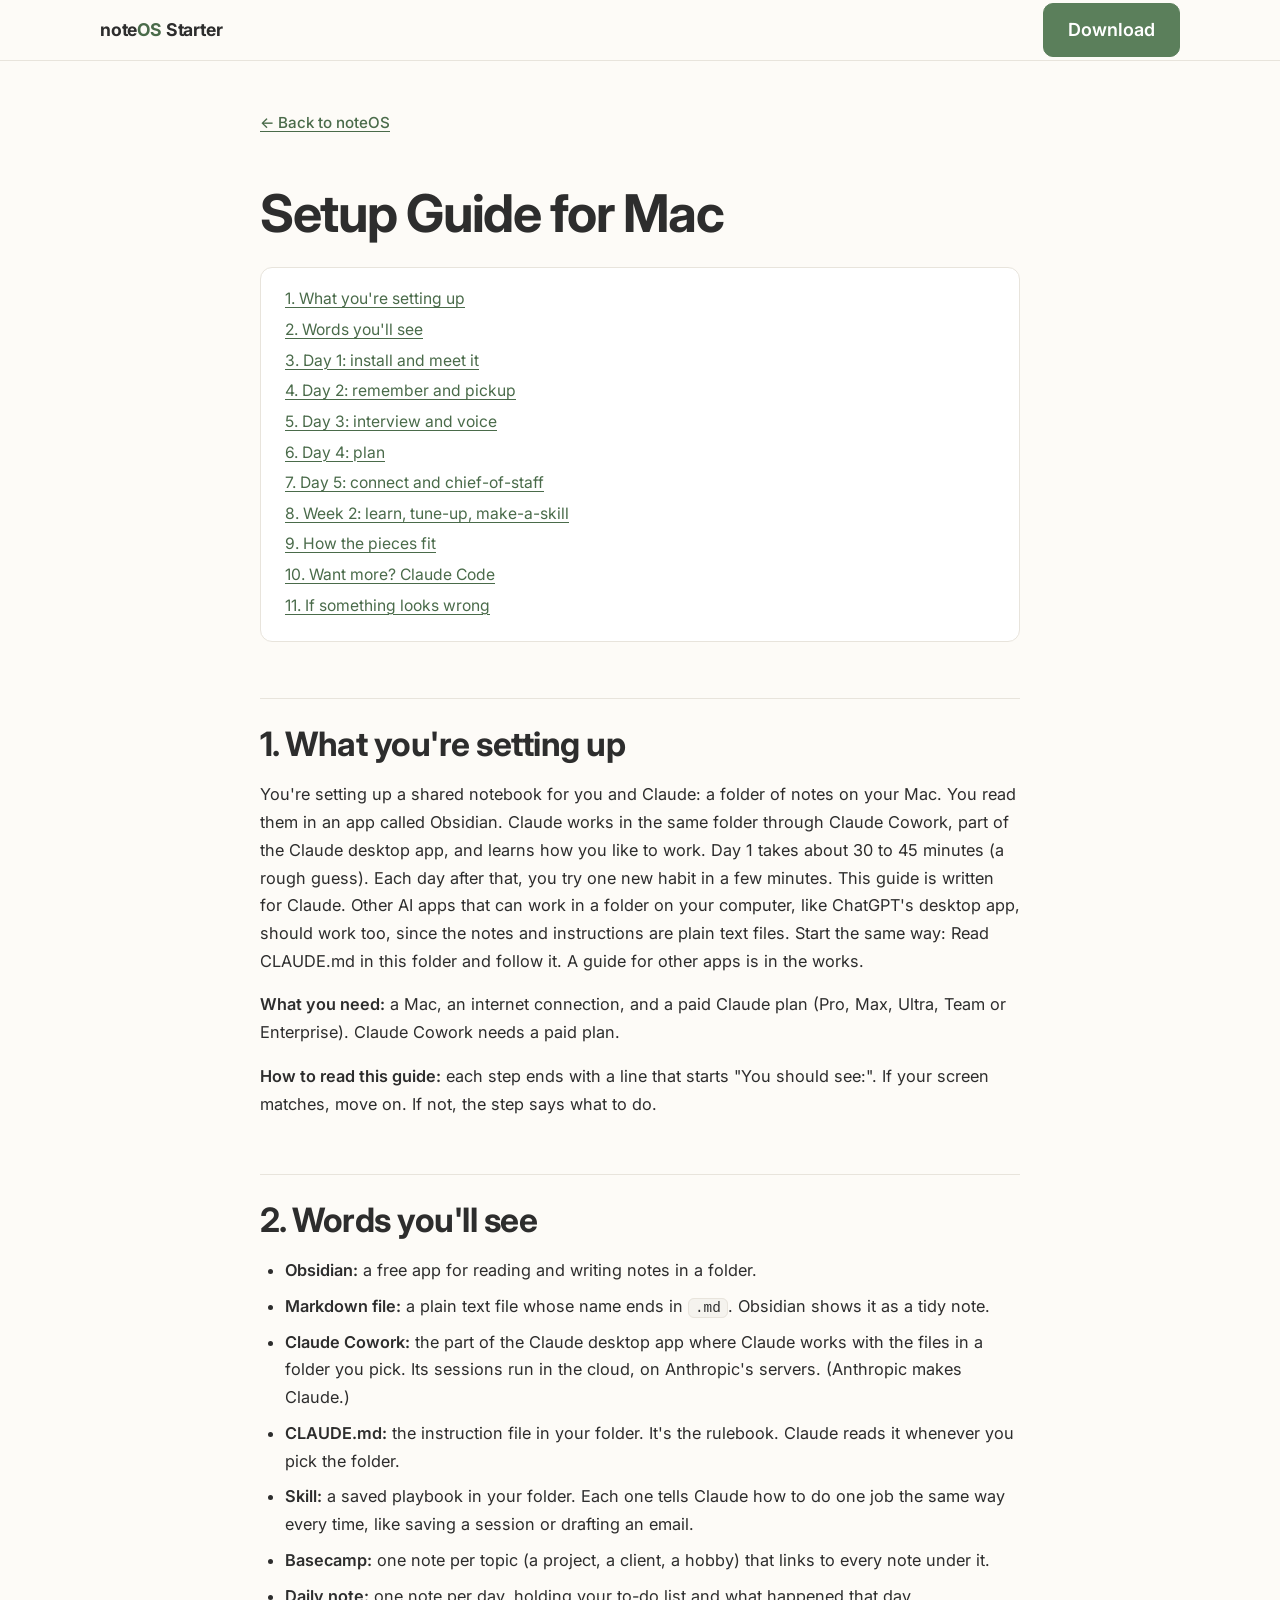
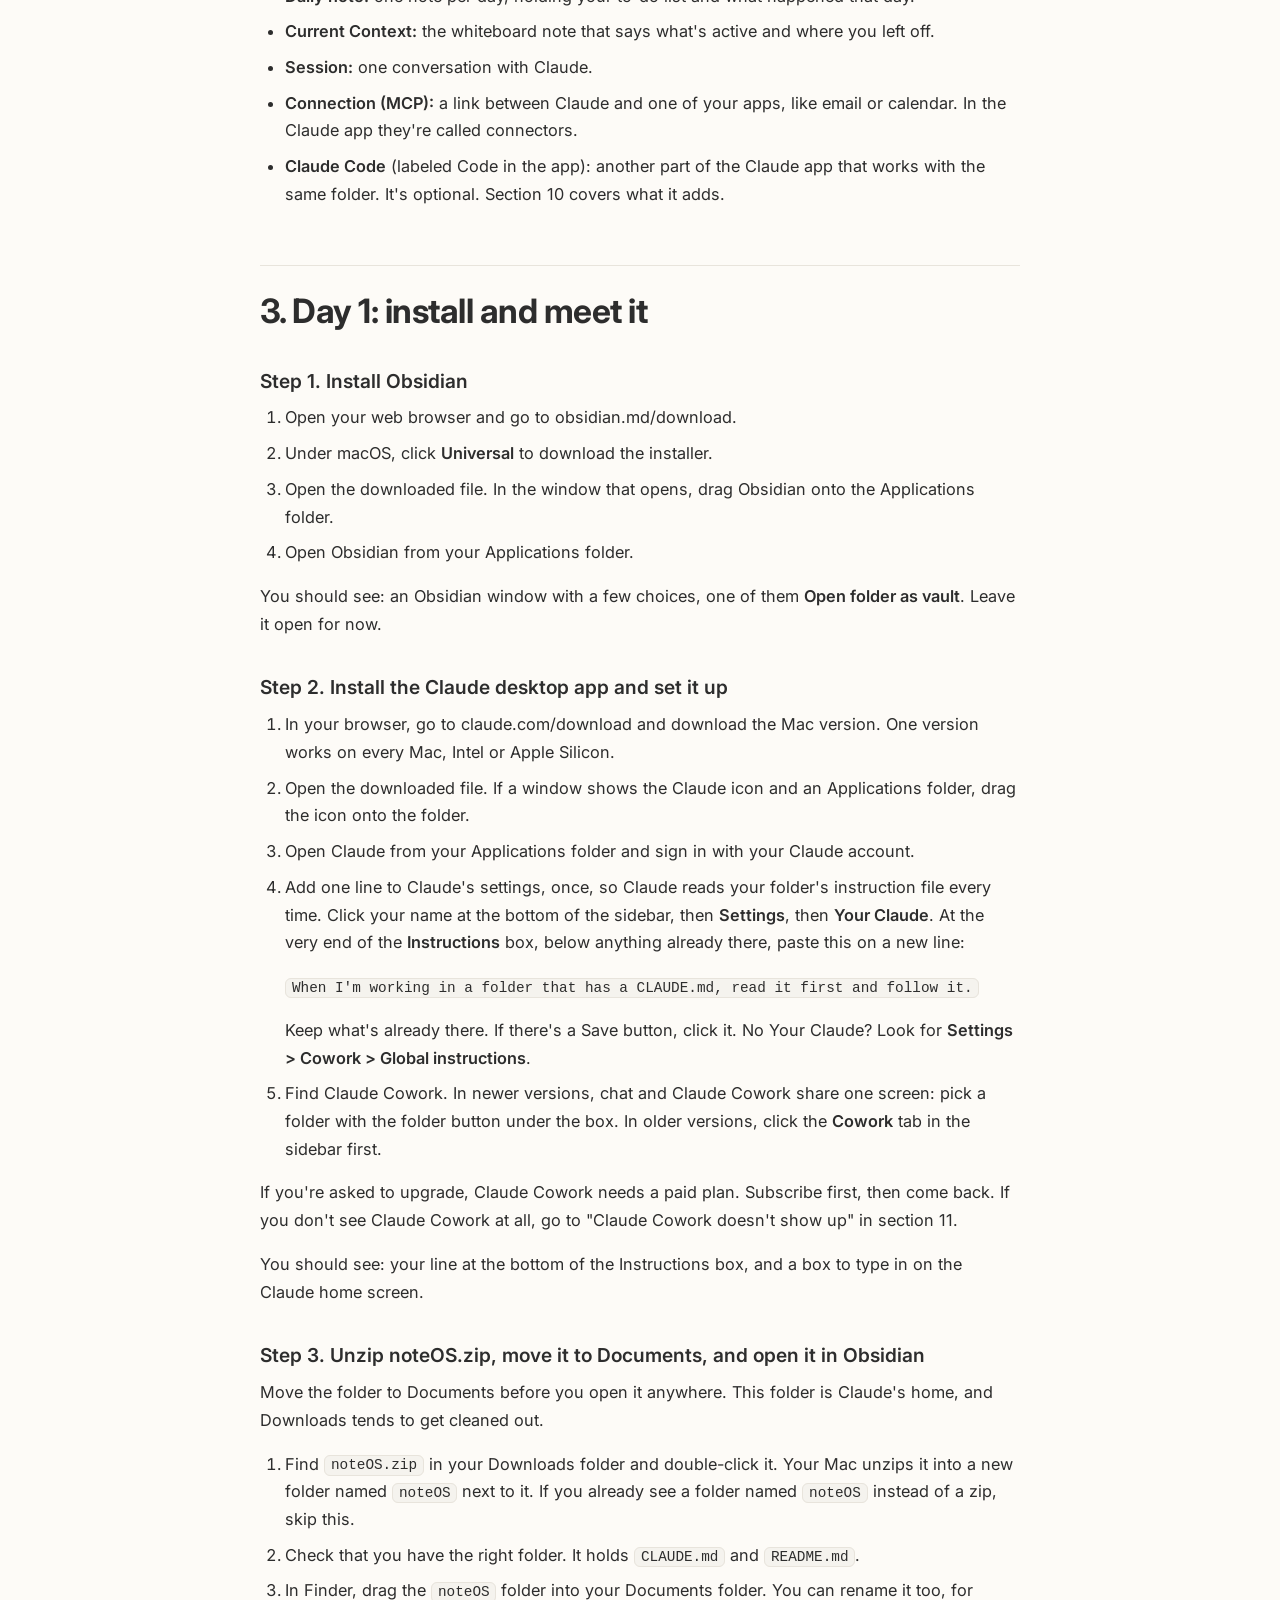
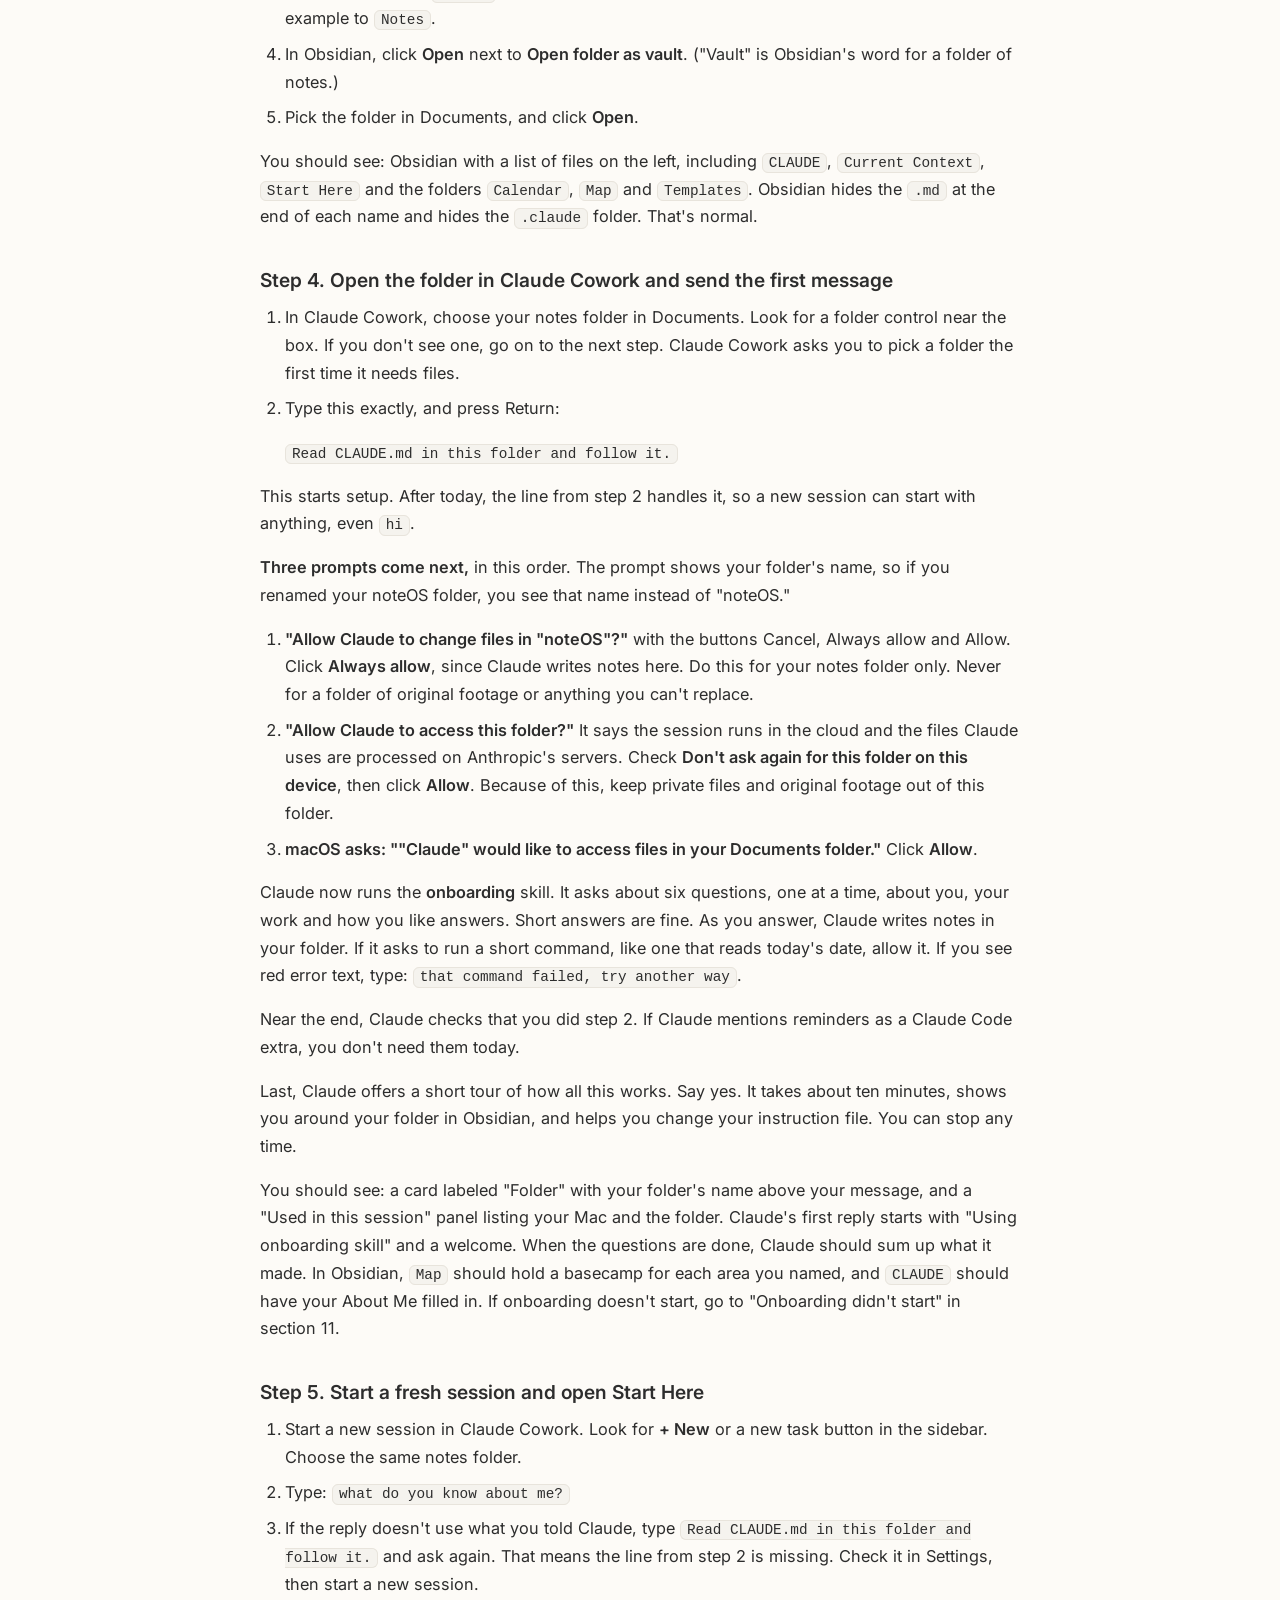
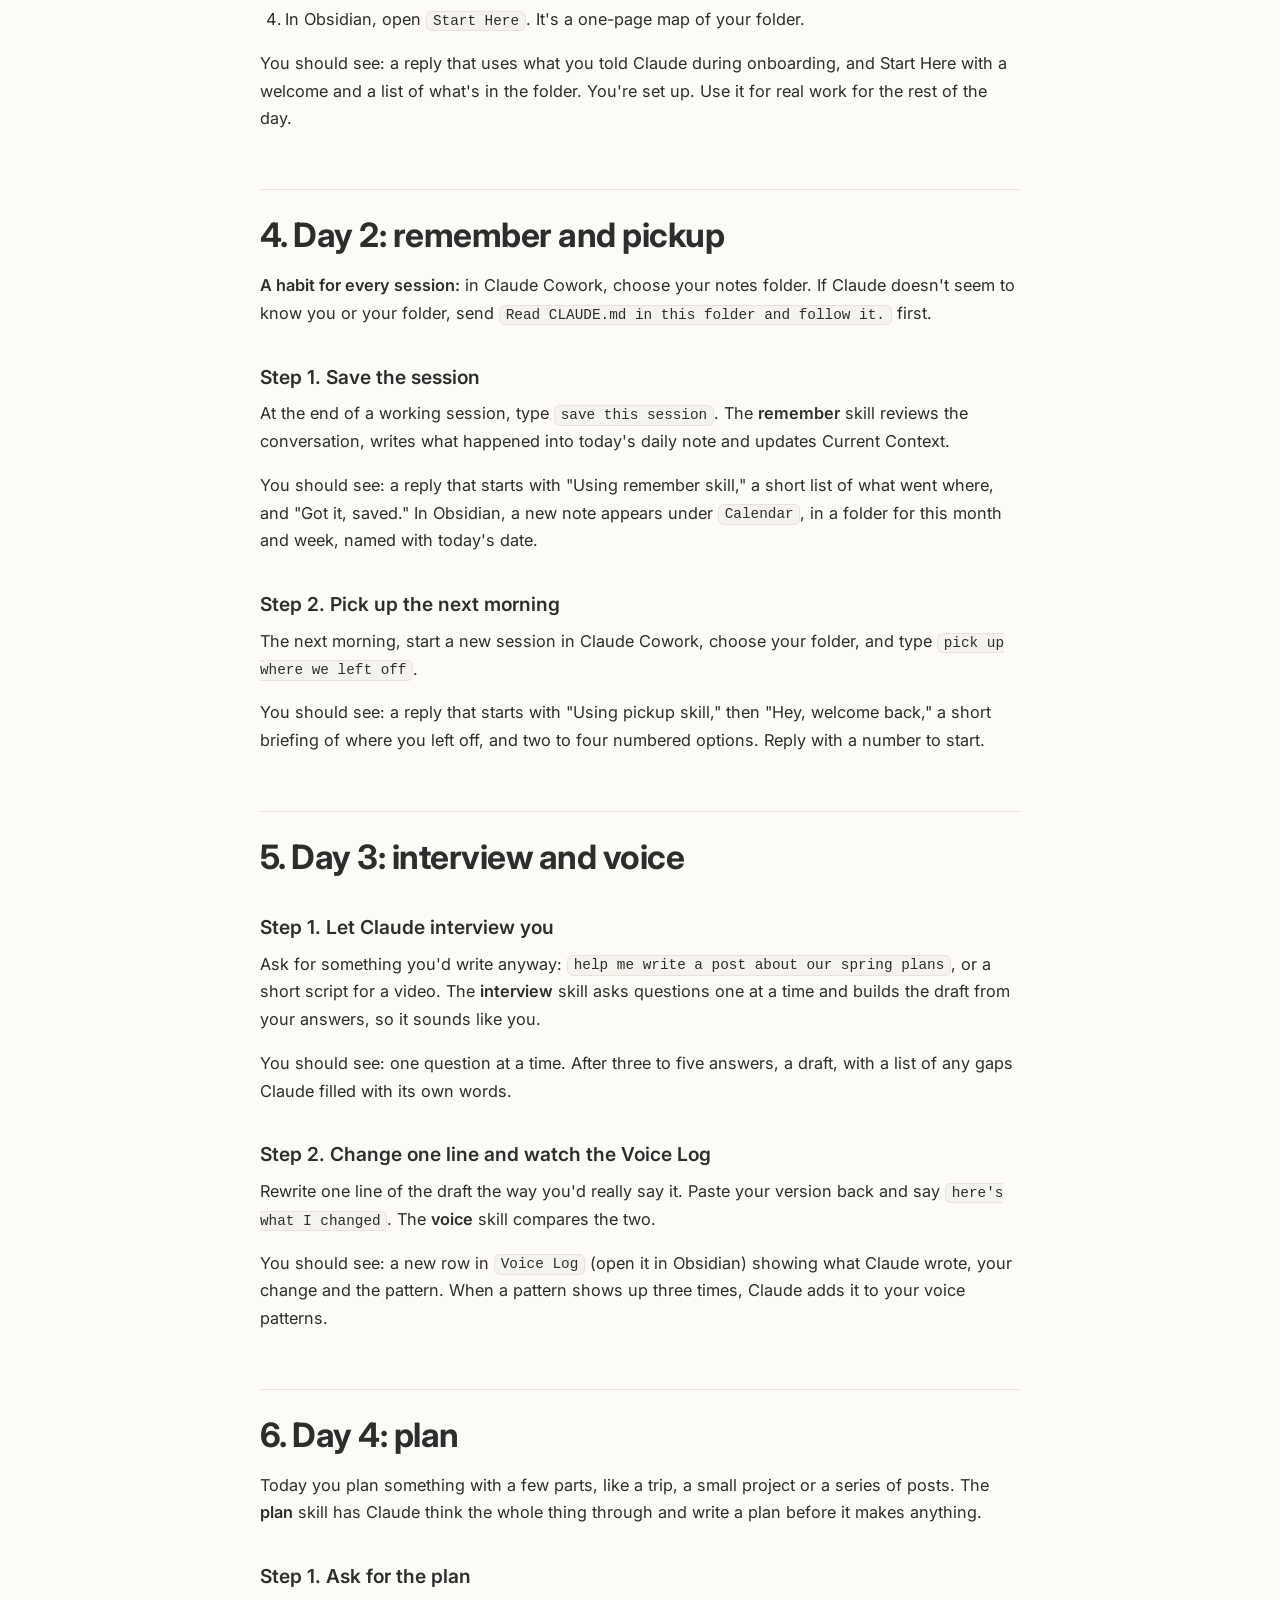
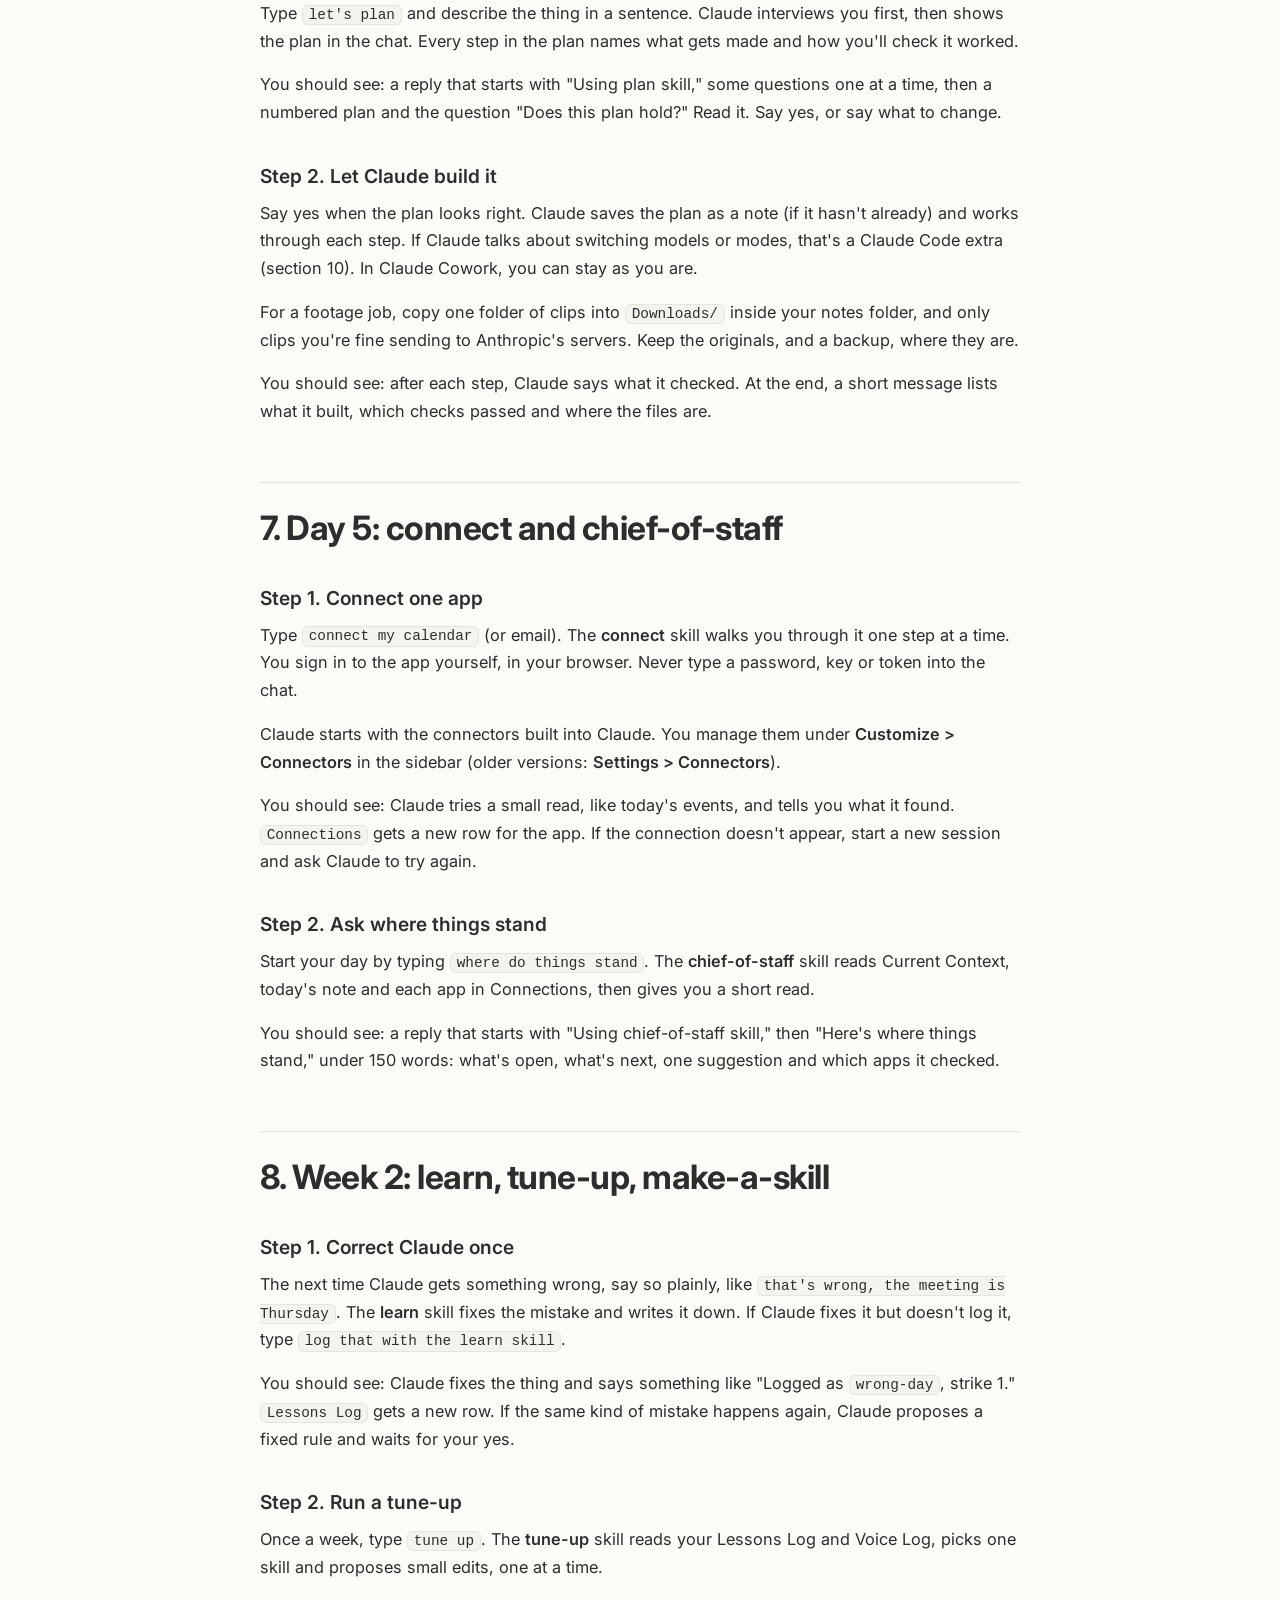
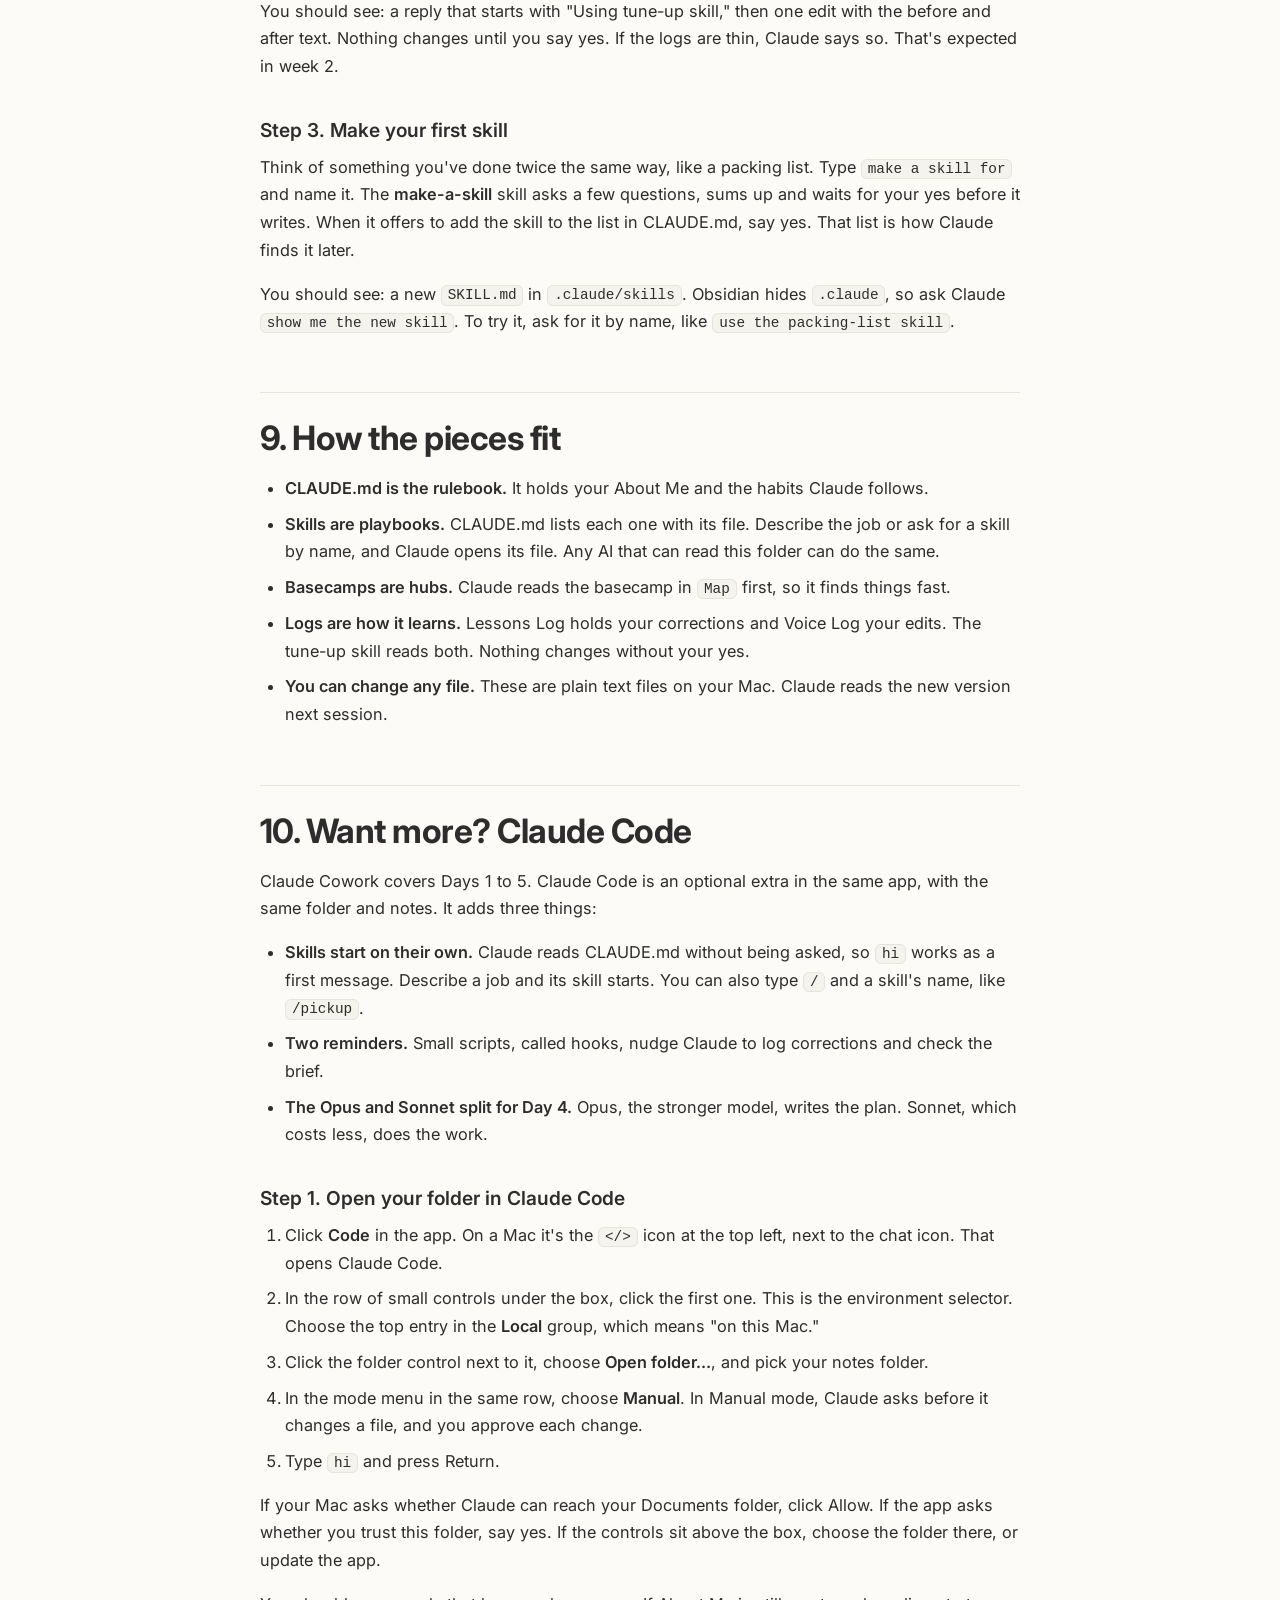
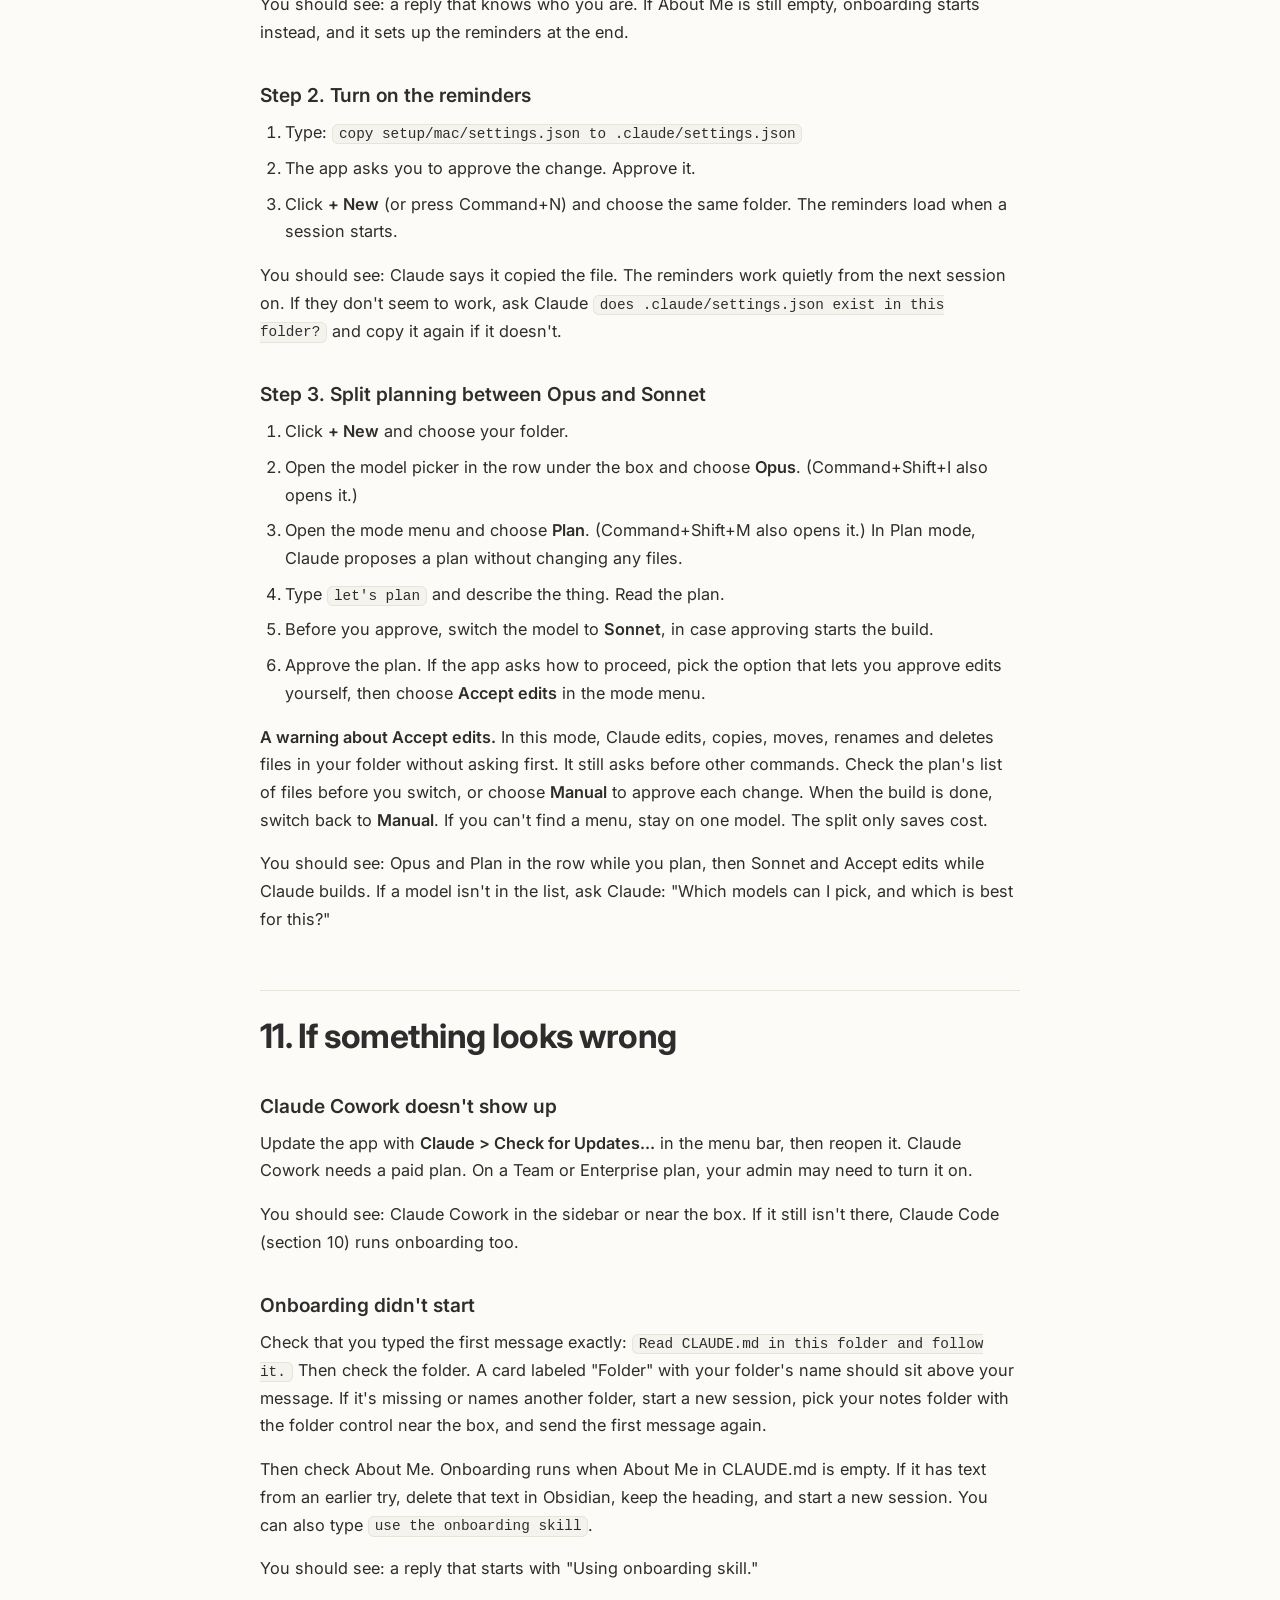
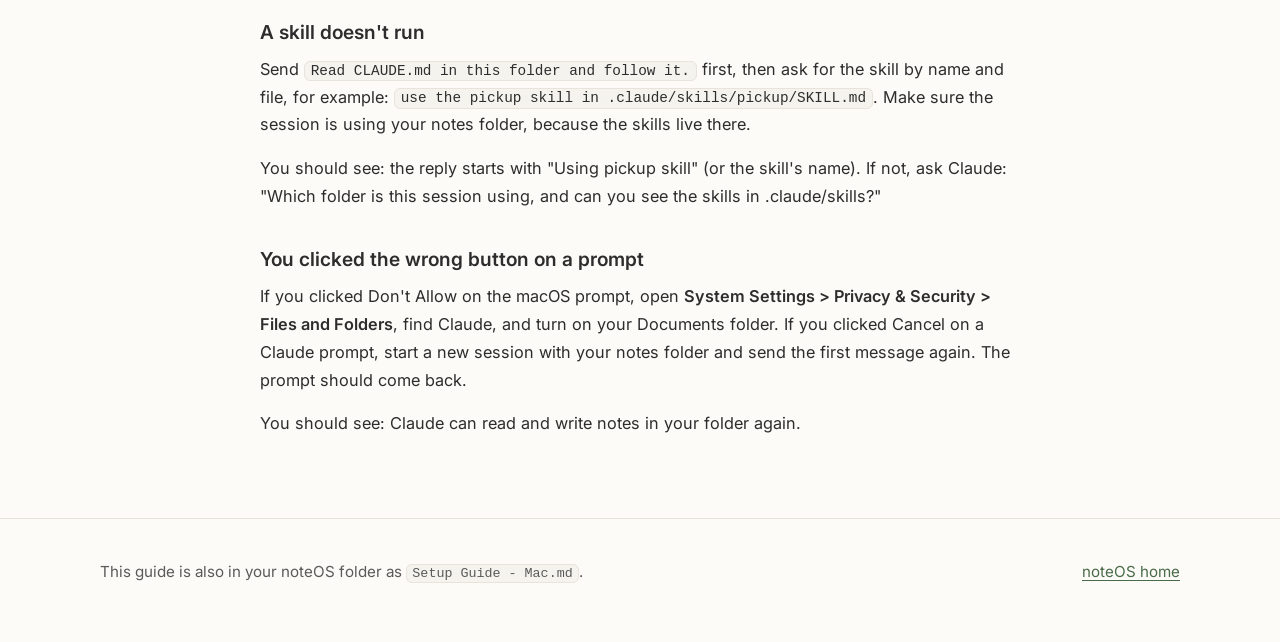
==== commit 28f6b136: "Claude Cowork naming; one-time settings line; first steps under download; drop test phrasing" ====
--- a/setup-guide-mac.html
+++ b/setup-guide-mac.html
@@ -62,17 +62,17 @@
 <h2 id="1-what-youre-setting-up">1. What you're setting up</h2>
 <p>You're setting up a shared notebook for you and Claude: a folder of
 notes on your Mac. You read them in an app called Obsidian. Claude works
-in the same folder through Cowork, part of the Claude desktop app, and
-learns how you like to work. Day 1 takes about 30 to 45 minutes (a rough
-guess). Each day after that, you try one new habit in a few minutes.
-This guide is written for Claude. Other AI apps that can work in a
-folder on your computer, like ChatGPT's desktop app, should work too,
-since the notes and instructions are plain text files. Start the same
-way: Read CLAUDE.md in this folder and follow it. A guide for other apps
-is in the works.</p>
+in the same folder through Claude Cowork, part of the Claude desktop
+app, and learns how you like to work. Day 1 takes about 30 to 45 minutes
+(a rough guess). Each day after that, you try one new habit in a few
+minutes. This guide is written for Claude. Other AI apps that can work
+in a folder on your computer, like ChatGPT's desktop app, should work
+too, since the notes and instructions are plain text files. Start the
+same way: Read CLAUDE.md in this folder and follow it. A guide for other
+apps is in the works.</p>
 <p><strong>What you need:</strong> a Mac, an internet connection, and a
-paid Claude plan (Pro, Max, Ultra, Team or Enterprise). Cowork needs a
-paid plan.</p>
+paid Claude plan (Pro, Max, Ultra, Team or Enterprise). Claude Cowork
+needs a paid plan.</p>
 <p><strong>How to read this guide:</strong> each step ends with a line
 that starts "You should see:". If your screen matches, move on. If not,
 the step says what to do.</p>
@@ -82,12 +82,11 @@
 in a folder.</li>
 <li><strong>Markdown file:</strong> a plain text file whose name ends in
 <code>.md</code>. Obsidian shows it as a tidy note.</li>
-<li><strong>Cowork:</strong> the part of the Claude desktop app where
-Claude works with the files in a folder you pick. Its sessions run in
-the cloud, on Anthropic's servers. (Anthropic makes Claude.)</li>
+<li><strong>Claude Cowork:</strong> the part of the Claude desktop app
+where Claude works with the files in a folder you pick. Its sessions run
+in the cloud, on Anthropic's servers. (Anthropic makes Claude.)</li>
 <li><strong>CLAUDE.md:</strong> the instruction file in your folder.
-It's the rulebook. In Cowork, you ask Claude to read it at the start of
-a session.</li>
+It's the rulebook. Claude reads it whenever you pick the folder.</li>
 <li><strong>Skill:</strong> a saved playbook in your folder. Each one
 tells Claude how to do one job the same way every time, like saving a
 session or drafting an email.</li>
@@ -117,24 +116,35 @@
 </ol>
 <p>You should see: an Obsidian window with a few choices, one of them
 <strong>Open folder as vault</strong>. Leave it open for now.</p>
-<h3 id="step-2-install-the-claude-desktop-app-and-find-cowork">Step 2.
-Install the Claude desktop app and find Cowork</h3>
-<ol type="1">
-<li>In your browser, go to claude.com/download and download the Mac
-version. One version works on every Mac, Intel or Apple Silicon.</li>
-<li>Open the downloaded file. If a window shows the Claude icon and an
-Applications folder, drag the icon onto the folder.</li>
-<li>Open Claude from your Applications folder and sign in with your
-Claude account.</li>
-<li>Find <strong>Cowork</strong>. Depending on your app version, it's a
-tab at the top of the sidebar on the left or an option near the box you
-type in. If the tabs show only icons, hover over each one to see its
-name. Click Cowork.</li>
-</ol>
-<p>If you're asked to upgrade, Cowork needs a paid plan. Subscribe
-first, then come back. If you don't see Cowork at all, go to "Cowork
-doesn't show up" in section 11.</p>
-<p>You should see: Cowork open, with a box to type in.</p>
+<h3 id="step-2-install-the-claude-desktop-app-and-set-it-up">Step 2.
+Install the Claude desktop app and set it up</h3>
+<ol type="1">
+<li><p>In your browser, go to claude.com/download and download the Mac
+version. One version works on every Mac, Intel or Apple
+Silicon.</p></li>
+<li><p>Open the downloaded file. If a window shows the Claude icon and
+an Applications folder, drag the icon onto the folder.</p></li>
+<li><p>Open Claude from your Applications folder and sign in with your
+Claude account.</p></li>
+<li><p>Add one line to Claude's settings, once, so Claude reads your
+folder's instruction file every time. Click your name at the bottom of
+the sidebar, then <strong>Settings</strong>, then <strong>Your
+Claude</strong>. At the very end of the <strong>Instructions</strong>
+box, below anything already there, paste this on a new line:</p>
+<p><code>When I'm working in a folder that has a CLAUDE.md, read it first and follow it.</code></p>
+<p>Keep what's already there. If there's a Save button, click it. No
+Your Claude? Look for <strong>Settings &gt; Cowork &gt; Global
+instructions</strong>.</p></li>
+<li><p>Find Claude Cowork. In newer versions, chat and Claude Cowork
+share one screen: pick a folder with the folder button under the box. In
+older versions, click the <strong>Cowork</strong> tab in the sidebar
+first.</p></li>
+</ol>
+<p>If you're asked to upgrade, Claude Cowork needs a paid plan.
+Subscribe first, then come back. If you don't see Claude Cowork at all,
+go to "Claude Cowork doesn't show up" in section 11.</p>
+<p>You should see: your line at the bottom of the Instructions box, and
+a box to type in on the Claude home screen.</p>
 <h3
 id="step-3-unzip-noteoszip-move-it-to-documents-and-open-it-in-obsidian">Step
 3. Unzip noteOS.zip, move it to Documents, and open it in Obsidian</h3>
@@ -161,22 +171,21 @@
 <code>.md</code> at the end of each name and hides the
 <code>.claude</code> folder. That's normal.</p>
 <h3
-id="step-4-open-the-folder-in-cowork-and-send-the-first-message">Step 4.
-Open the folder in Cowork and send the first message</h3>
-<ol type="1">
-<li><p>In Cowork, choose your notes folder in Documents. Look for a
-folder control near the box. If you don't see one, go on to the next
-step. Cowork asks you to pick a folder the first time it needs
+id="step-4-open-the-folder-in-claude-cowork-and-send-the-first-message">Step
+4. Open the folder in Claude Cowork and send the first message</h3>
+<ol type="1">
+<li><p>In Claude Cowork, choose your notes folder in Documents. Look for
+a folder control near the box. If you don't see one, go on to the next
+step. Claude Cowork asks you to pick a folder the first time it needs
 files.</p></li>
 <li><p>Type this exactly, and press Return:</p>
 <p><code>Read CLAUDE.md in this folder and follow it.</code></p></li>
 </ol>
-<p>In my test, Cowork didn't read CLAUDE.md on its own: <code>hi</code>
-got a generic reply. This sentence points Claude at your instruction
-file.</p>
-<p><strong>Three prompts come next.</strong> In a test on a Mac, they
-appeared in this order. The prompt shows your folder's name, so if you
-renamed your noteOS folder, you see that name instead of "noteOS."</p>
+<p>This starts setup. After today, the line from step 2 handles it, so a
+new session can start with anything, even <code>hi</code>.</p>
+<p><strong>Three prompts come next,</strong> in this order. The prompt
+shows your folder's name, so if you renamed your noteOS folder, you see
+that name instead of "noteOS."</p>
 <ol type="1">
 <li><strong>"Allow Claude to change files in "noteOS"?"</strong> with
 the buttons Cancel, Always allow and Allow. Click <strong>Always
@@ -189,9 +198,7 @@
 this device</strong>, then click <strong>Allow</strong>. Because of
 this, keep private files and original footage out of this folder.</li>
 <li><strong>macOS asks: ""Claude" would like to access files in your
-Documents folder."</strong> (In the test it named Downloads. With your
-folder in Documents, it should name Documents.) Click
-<strong>Allow</strong>.</li>
+Documents folder."</strong> Click <strong>Allow</strong>.</li>
 </ol>
 <p>Claude now runs the <strong>onboarding</strong> skill. It asks about
 six questions, one at a time, about you, your work and how you like
@@ -199,12 +206,8 @@
 your folder. If it asks to run a short command, like one that reads
 today's date, allow it. If you see red error text, type:
 <code>that command failed, try another way</code>.</p>
-<p>Near the end, Claude asks: "One setup thing: can I save a note in
-this folder's instructions so I read CLAUDE.md first every time you open
-it?" Say yes. This part is new and hasn't been tested yet. If it doesn't
-stick, nothing breaks. You start each session with the same first
-message. If Claude mentions reminders as a Claude Code extra, you don't
-need them today.</p>
+<p>Near the end, Claude checks that you did step 2. If Claude mentions
+reminders as a Claude Code extra, you don't need them today.</p>
 <p>Last, Claude offers a short tour of how all this works. Say yes. It
 takes about ten minutes, shows you around your folder in Obsidian, and
 helps you change your instruction file. You can stop any time.</p>
@@ -219,13 +222,14 @@
 <h3 id="step-5-start-a-fresh-session-and-open-start-here">Step 5. Start
 a fresh session and open Start Here</h3>
 <ol type="1">
-<li>Start a new session in Cowork. Look for <strong>+ New</strong> or a
-new task button in the sidebar. Choose the same notes folder.</li>
+<li>Start a new session in Claude Cowork. Look for <strong>+
+New</strong> or a new task button in the sidebar. Choose the same notes
+folder.</li>
 <li>Type: <code>what do you know about me?</code></li>
 <li>If the reply doesn't use what you told Claude, type
 <code>Read CLAUDE.md in this folder and follow it.</code> and ask again.
-That means the folder note from step 4 didn't stick. Start each new
-session with that sentence.</li>
+That means the line from step 2 is missing. Check it in Settings, then
+start a new session.</li>
 <li>In Obsidian, open <code>Start Here</code>. It's a one-page map of
 your folder.</li>
 </ol>
@@ -233,9 +237,10 @@
 onboarding, and Start Here with a welcome and a list of what's in the
 folder. You're set up. Use it for real work for the rest of the day.</p>
 <h2 id="4-day-2-remember-and-pickup">4. Day 2: remember and pickup</h2>
-<p><strong>A habit for every session:</strong> in Cowork, choose your
-notes folder. If Claude doesn't seem to know you or your folder, send
-<code>Read CLAUDE.md in this folder and follow it.</code> first.</p>
+<p><strong>A habit for every session:</strong> in Claude Cowork, choose
+your notes folder. If Claude doesn't seem to know you or your folder,
+send <code>Read CLAUDE.md in this folder and follow it.</code>
+first.</p>
 <h3 id="step-1-save-the-session">Step 1. Save the session</h3>
 <p>At the end of a working session, type <code>save this session</code>.
 The <strong>remember</strong> skill reviews the conversation, writes
@@ -246,8 +251,8 @@
 week, named with today's date.</p>
 <h3 id="step-2-pick-up-the-next-morning">Step 2. Pick up the next
 morning</h3>
-<p>The next morning, start a new session in Cowork, choose your folder,
-and type <code>pick up where we left off</code>.</p>
+<p>The next morning, start a new session in Claude Cowork, choose your
+folder, and type <code>pick up where we left off</code>.</p>
 <p>You should see: a reply that starts with "Using pickup skill," then
 "Hey, welcome back," a short briefing of where you left off, and two to
 four numbered options. Reply with a number to start.</p>
@@ -285,7 +290,7 @@
 <p>Say yes when the plan looks right. Claude saves the plan as a note
 (if it hasn't already) and works through each step. If Claude talks
 about switching models or modes, that's a Claude Code extra (section
-10). In Cowork, you can stay as you are.</p>
+10). In Claude Cowork, you can stay as you are.</p>
 <p>For a footage job, copy one folder of clips into
 <code>Downloads/</code> inside your notes folder, and only clips you're
 fine sending to Anthropic's servers. Keep the originals, and a backup,
@@ -362,8 +367,8 @@
 on your Mac. Claude reads the new version next session.</li>
 </ul>
 <h2 id="10-want-more-claude-code">10. Want more? Claude Code</h2>
-<p>Cowork covers Days 1 to 5. Claude Code is an optional extra in the
-same app, with the same folder and notes. It adds three things:</p>
+<p>Claude Cowork covers Days 1 to 5. Claude Code is an optional extra in
+the same app, with the same folder and notes. It adds three things:</p>
 <ul>
 <li><strong>Skills start on their own.</strong> Claude reads CLAUDE.md
 without being asked, so <code>hi</code> works as a first message.
@@ -438,12 +443,12 @@
 and Accept edits while Claude builds. If a model isn't in the list, ask
 Claude: "Which models can I pick, and which is best for this?"</p>
 <h2 id="11-if-something-looks-wrong">11. If something looks wrong</h2>
-<h3 id="cowork-doesnt-show-up">Cowork doesn't show up</h3>
+<h3 id="claude-cowork-doesnt-show-up">Claude Cowork doesn't show up</h3>
 <p>Update the app with <strong>Claude &gt; Check for Updates…</strong>
-in the menu bar, then reopen it. Cowork needs a paid plan. On a Team or
-Enterprise plan, your admin may need to turn it on.</p>
-<p>You should see: Cowork in the sidebar or near the box. If it still
-isn't there, Claude Code (section 10) runs onboarding too.</p>
+in the menu bar, then reopen it. Claude Cowork needs a paid plan. On a
+Team or Enterprise plan, your admin may need to turn it on.</p>
+<p>You should see: Claude Cowork in the sidebar or near the box. If it
+still isn't there, Claude Code (section 10) runs onboarding too.</p>
 <h3 id="onboarding-didnt-start">Onboarding didn't start</h3>
 <p>Check that you typed the first message exactly:
 <code>Read CLAUDE.md in this folder and follow it.</code> Then check the
--- a/styles.css
+++ b/styles.css
@@ -248,6 +248,10 @@
 .download .card { padding: clamp(28px, 6vw, 56px); }
 .download .btn-row { justify-content: center; margin: 28px 0 12px; }
 .download .file { font-size: 0.92rem; color: var(--color-text-secondary); }
+.after-download { text-align: left; max-width: 560px; margin: 24px auto 0; padding: 16px 20px; border: 1px solid var(--color-card-border); border-radius: 12px; }
+.after-download p { margin: 0 0 10px; line-height: 1.6; }
+.after-download p:last-child { margin-bottom: 0; }
+.after-download code { overflow-wrap: anywhere; }
 .promises { list-style: none; display: grid; gap: 12px; text-align: left; max-width: 560px; margin: 32px auto 0; }
 .promises li { display: grid; grid-template-columns: 22px 1fr; gap: 12px; font-size: 1rem; line-height: 1.6; }
 .promises svg { width: 20px; height: 20px; margin-top: 3px; color: var(--color-link); }
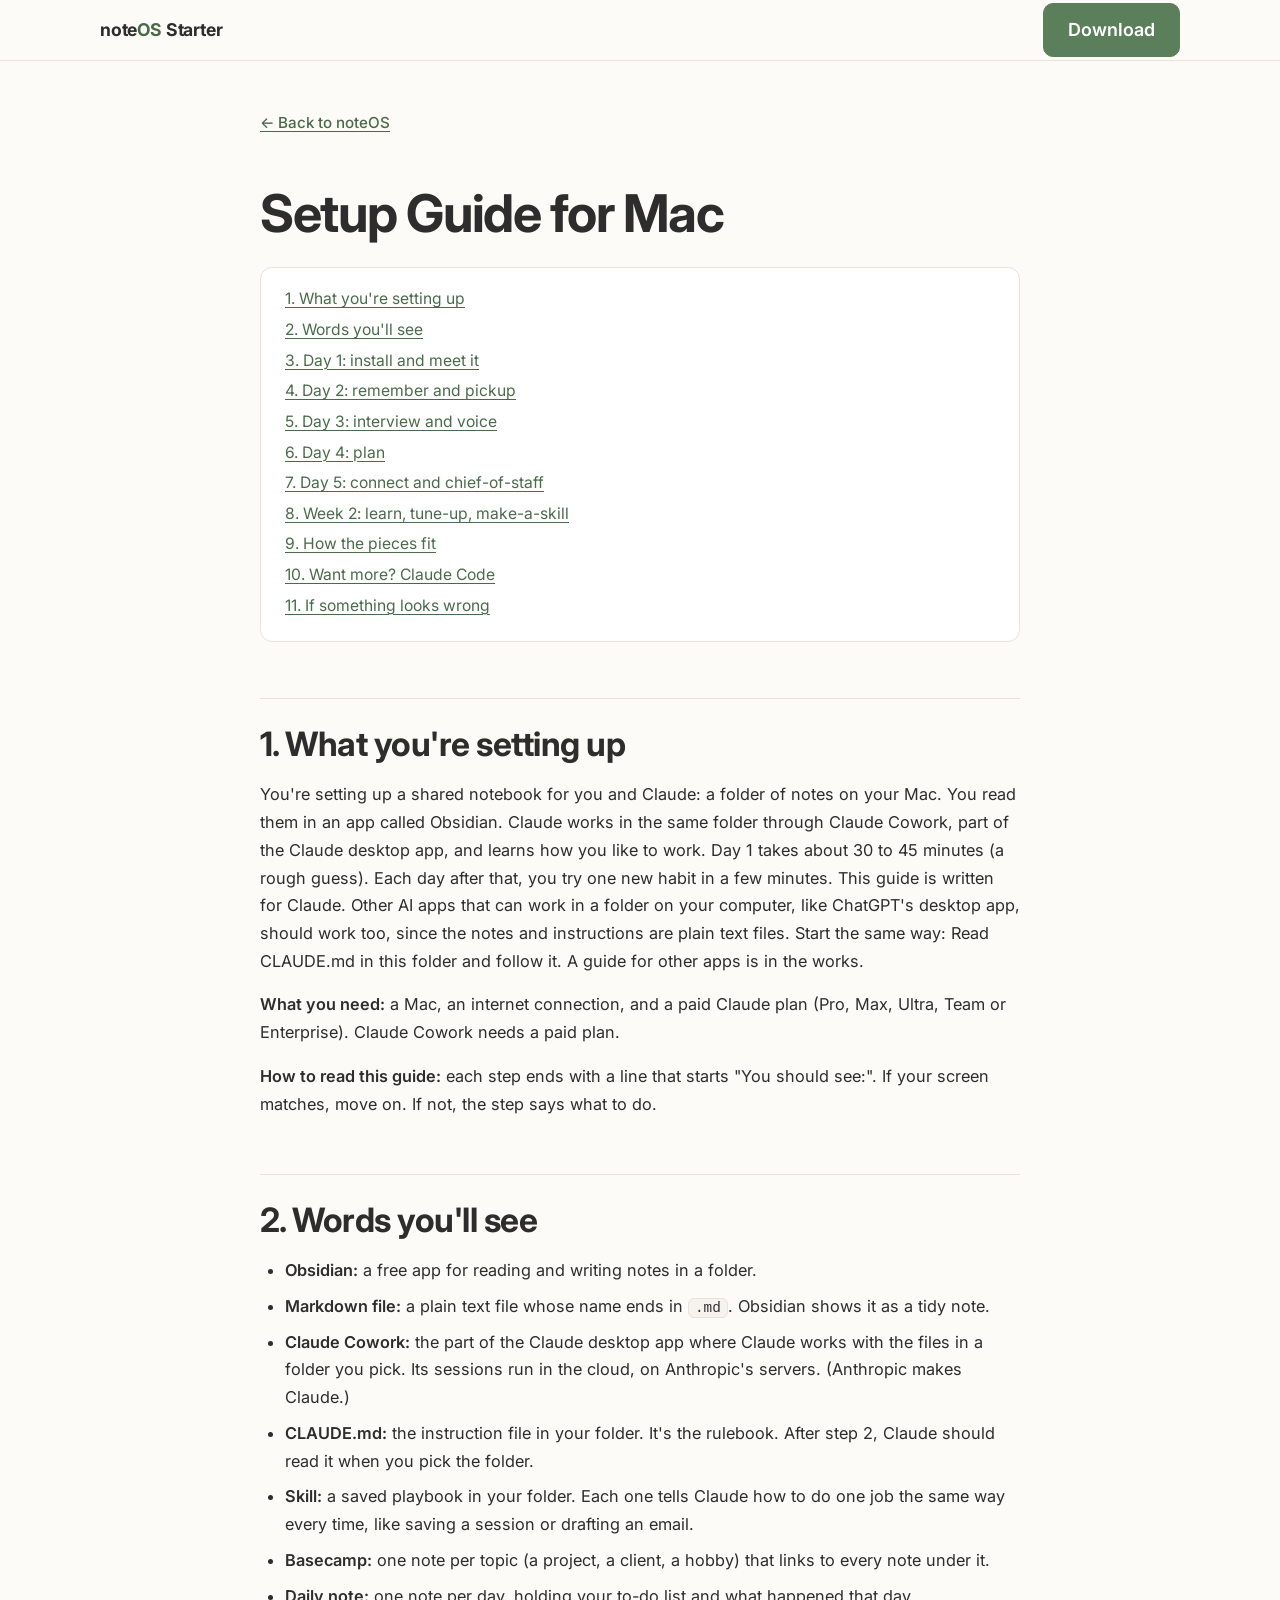
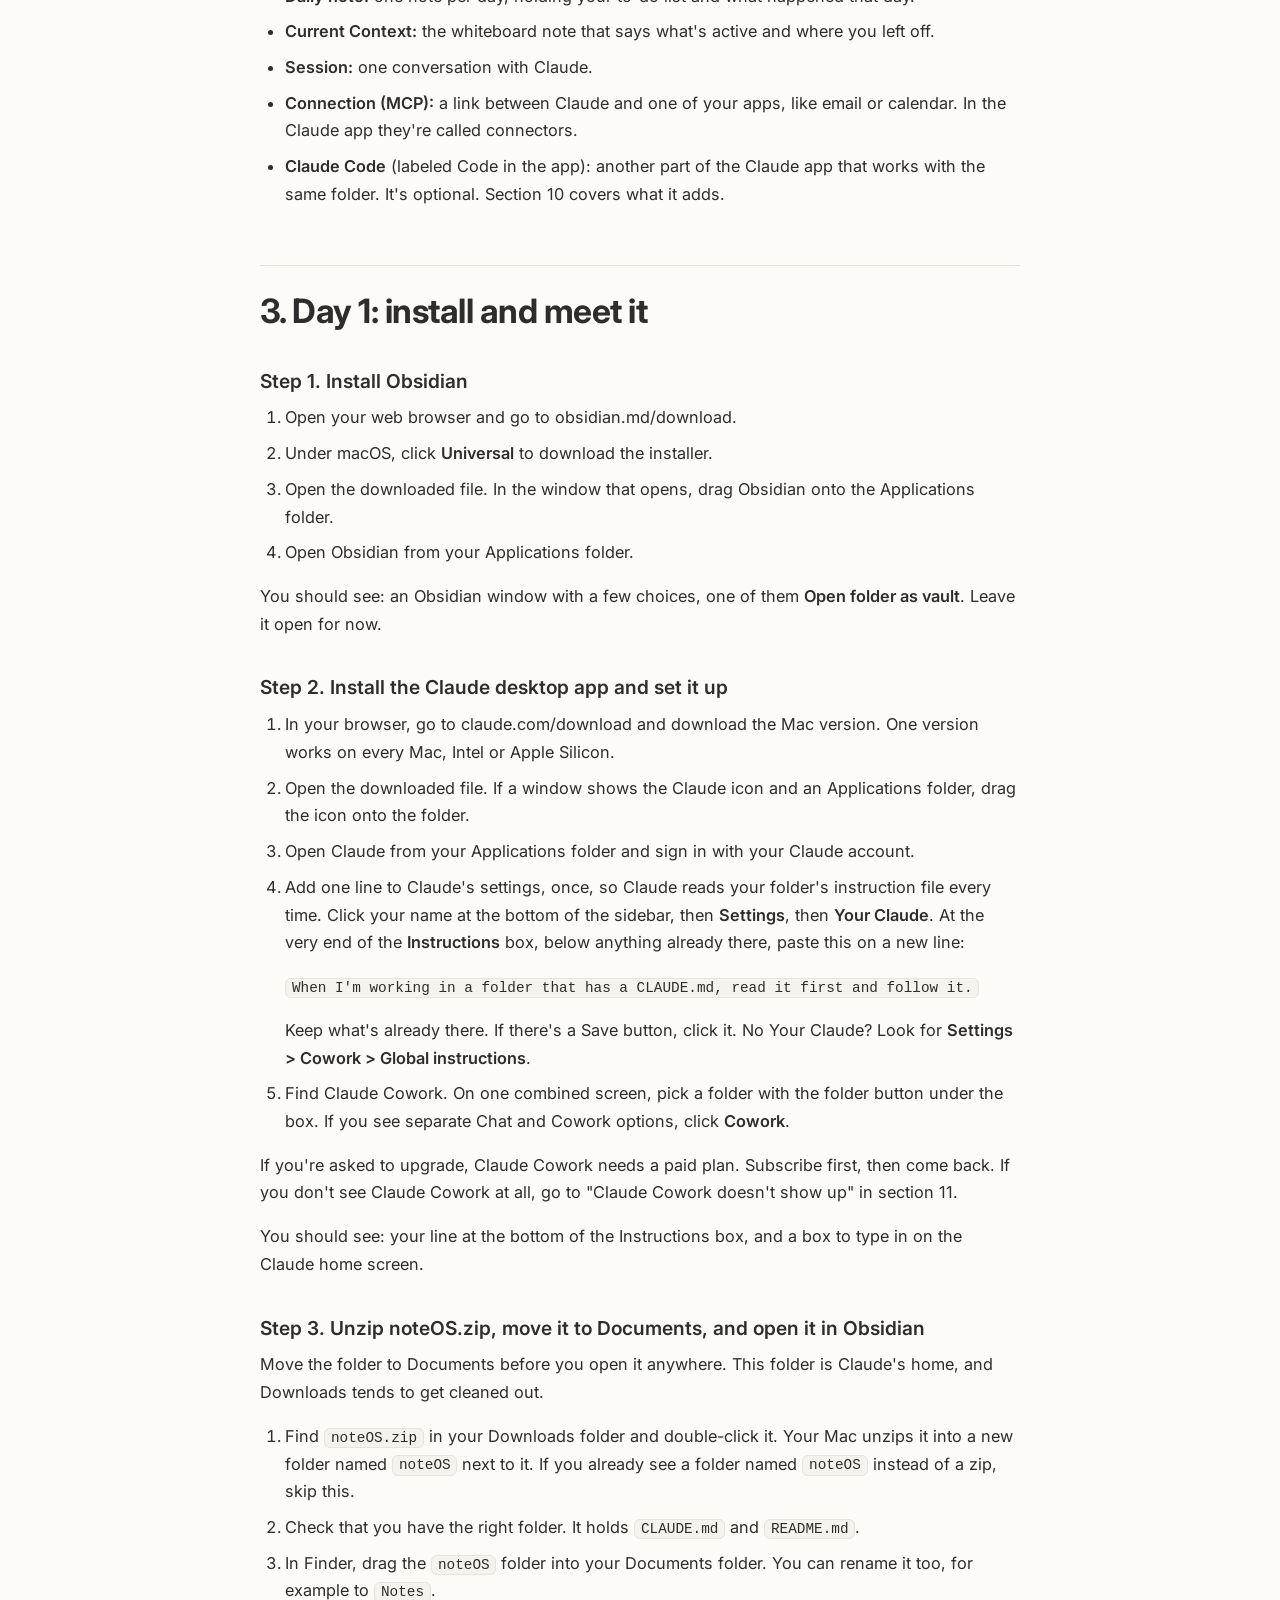
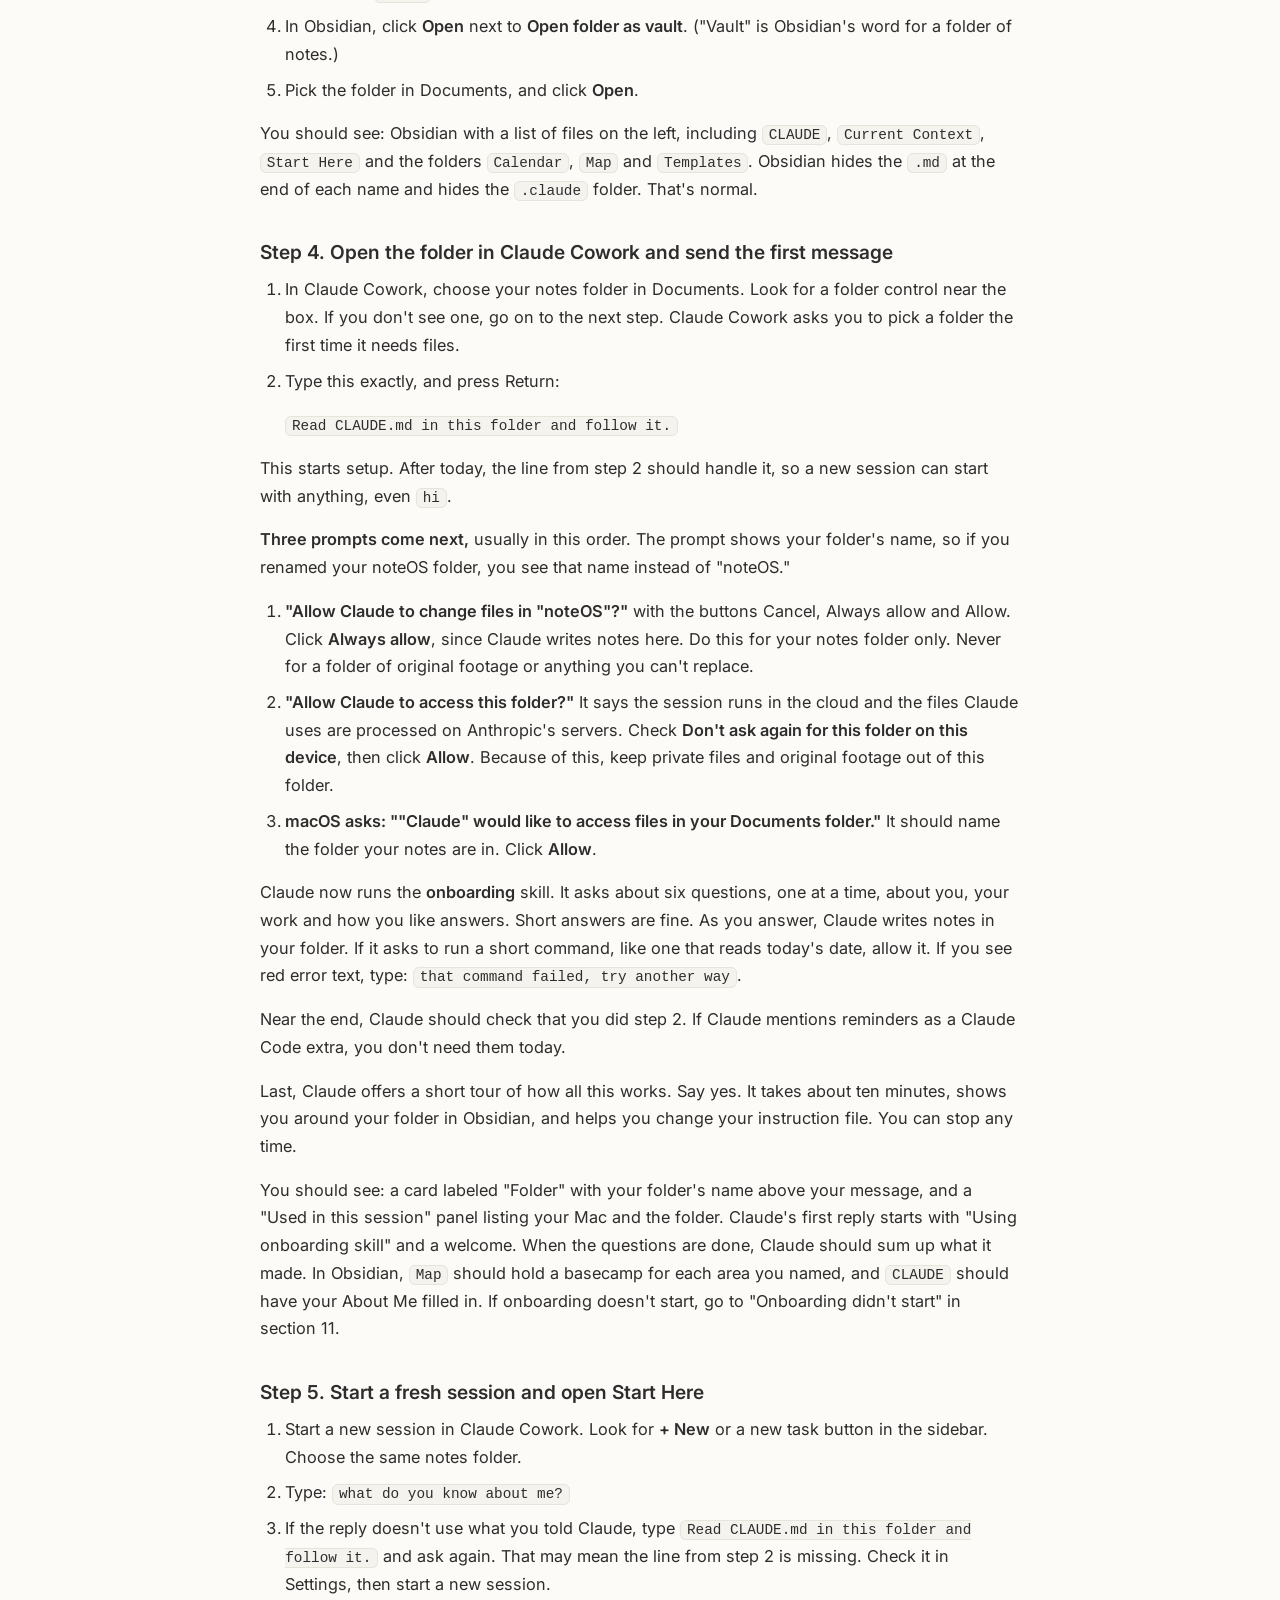
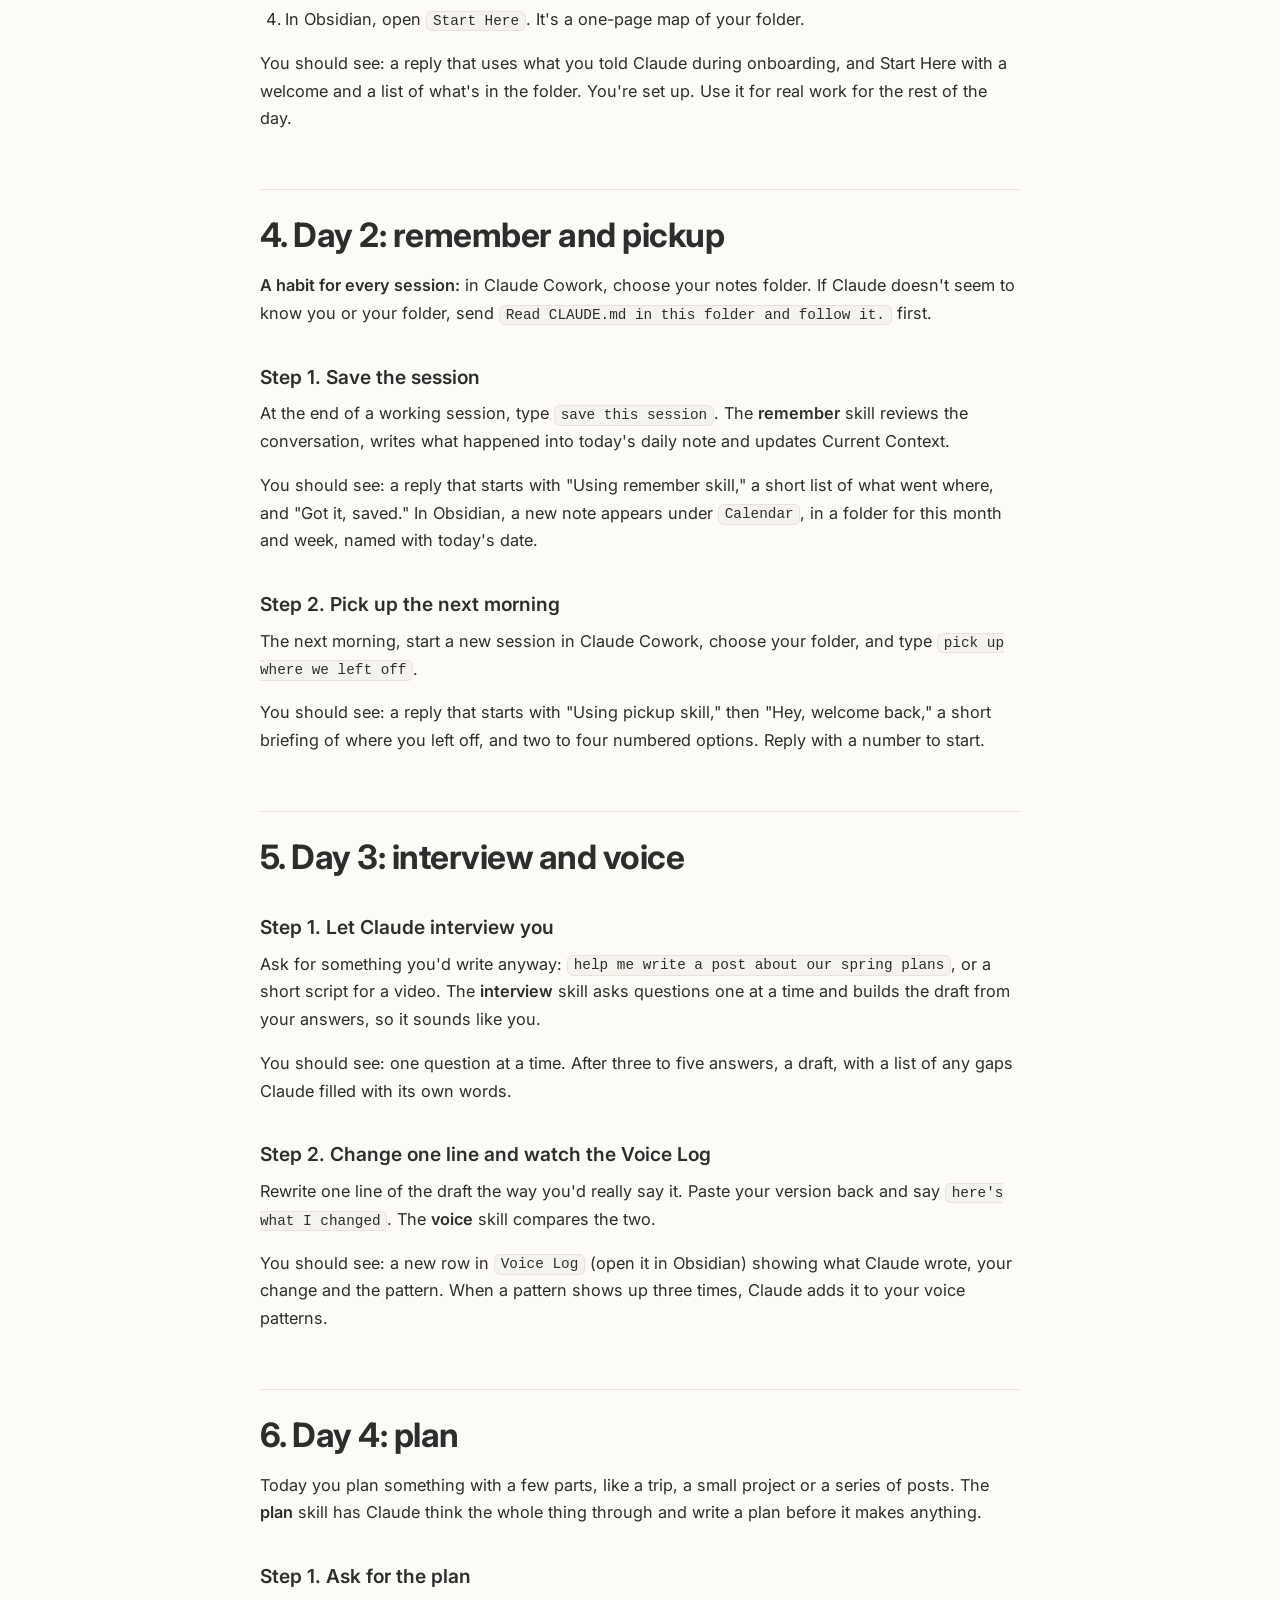
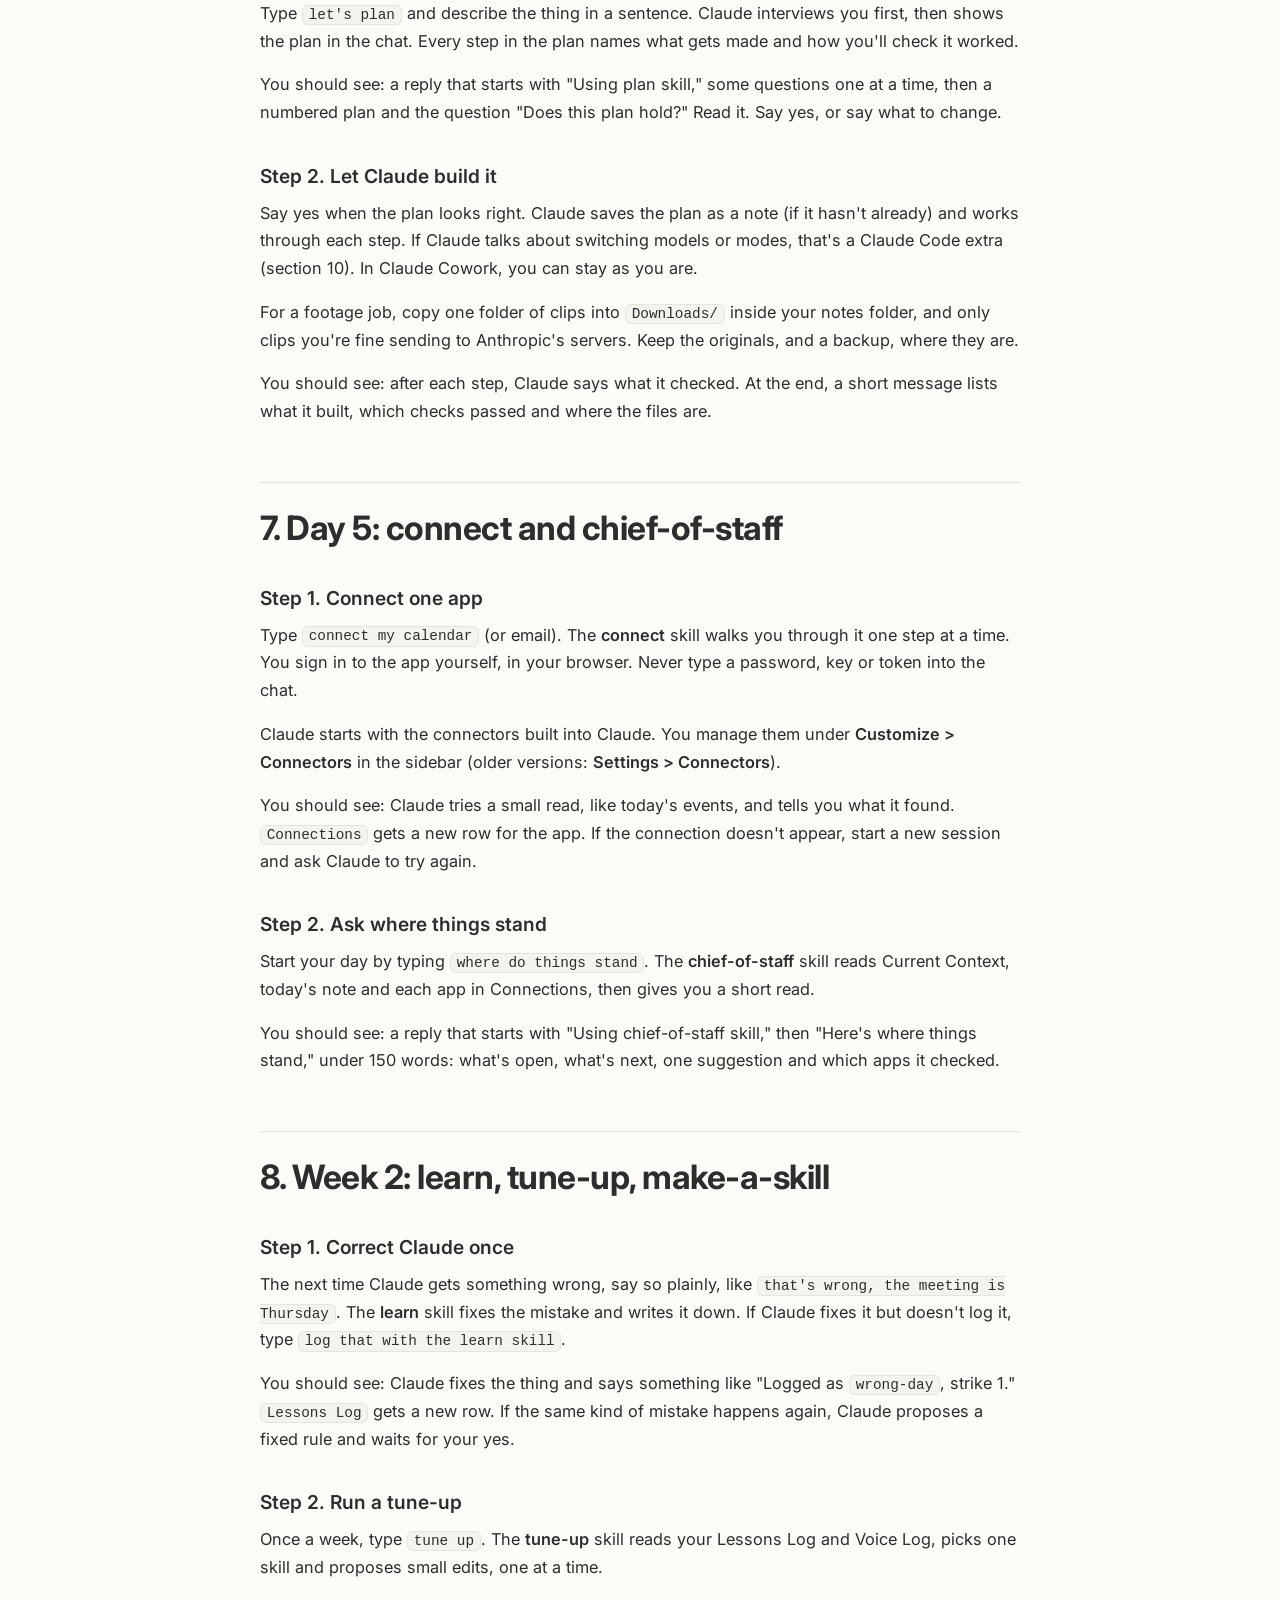
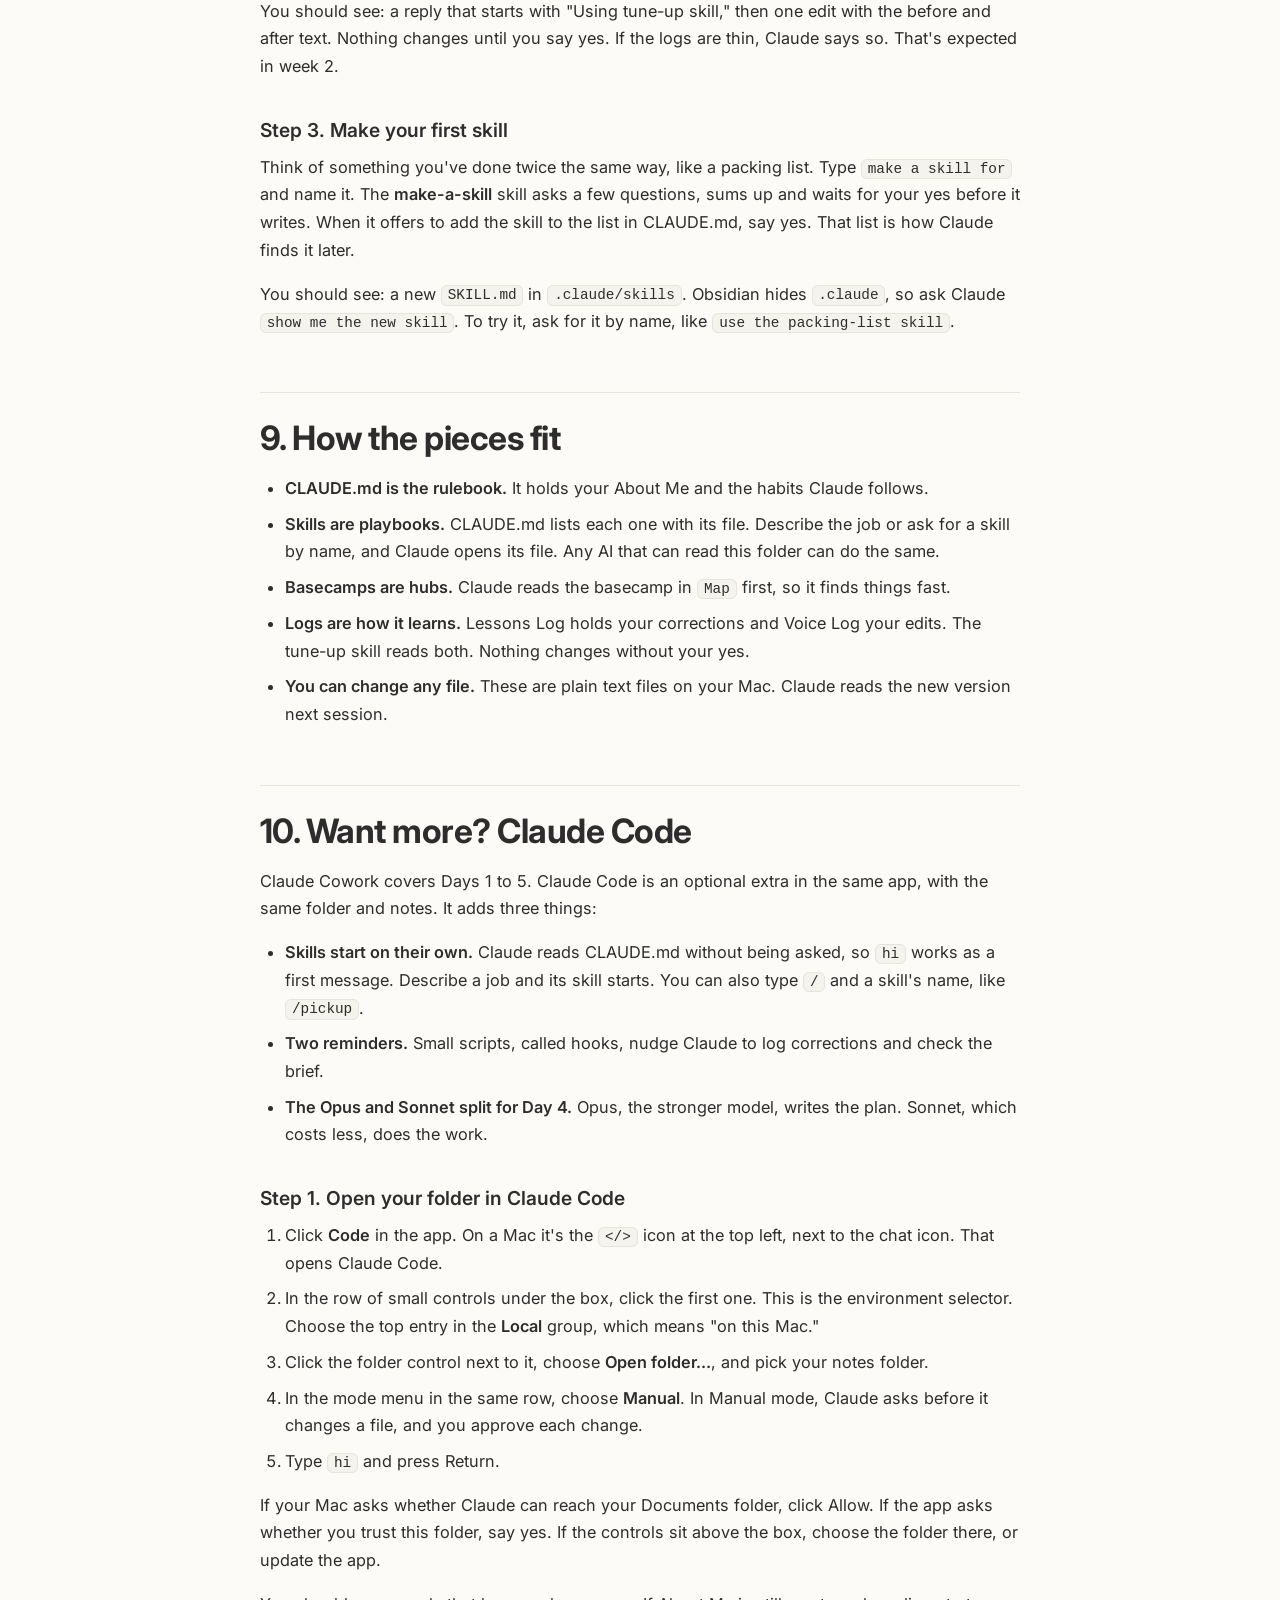
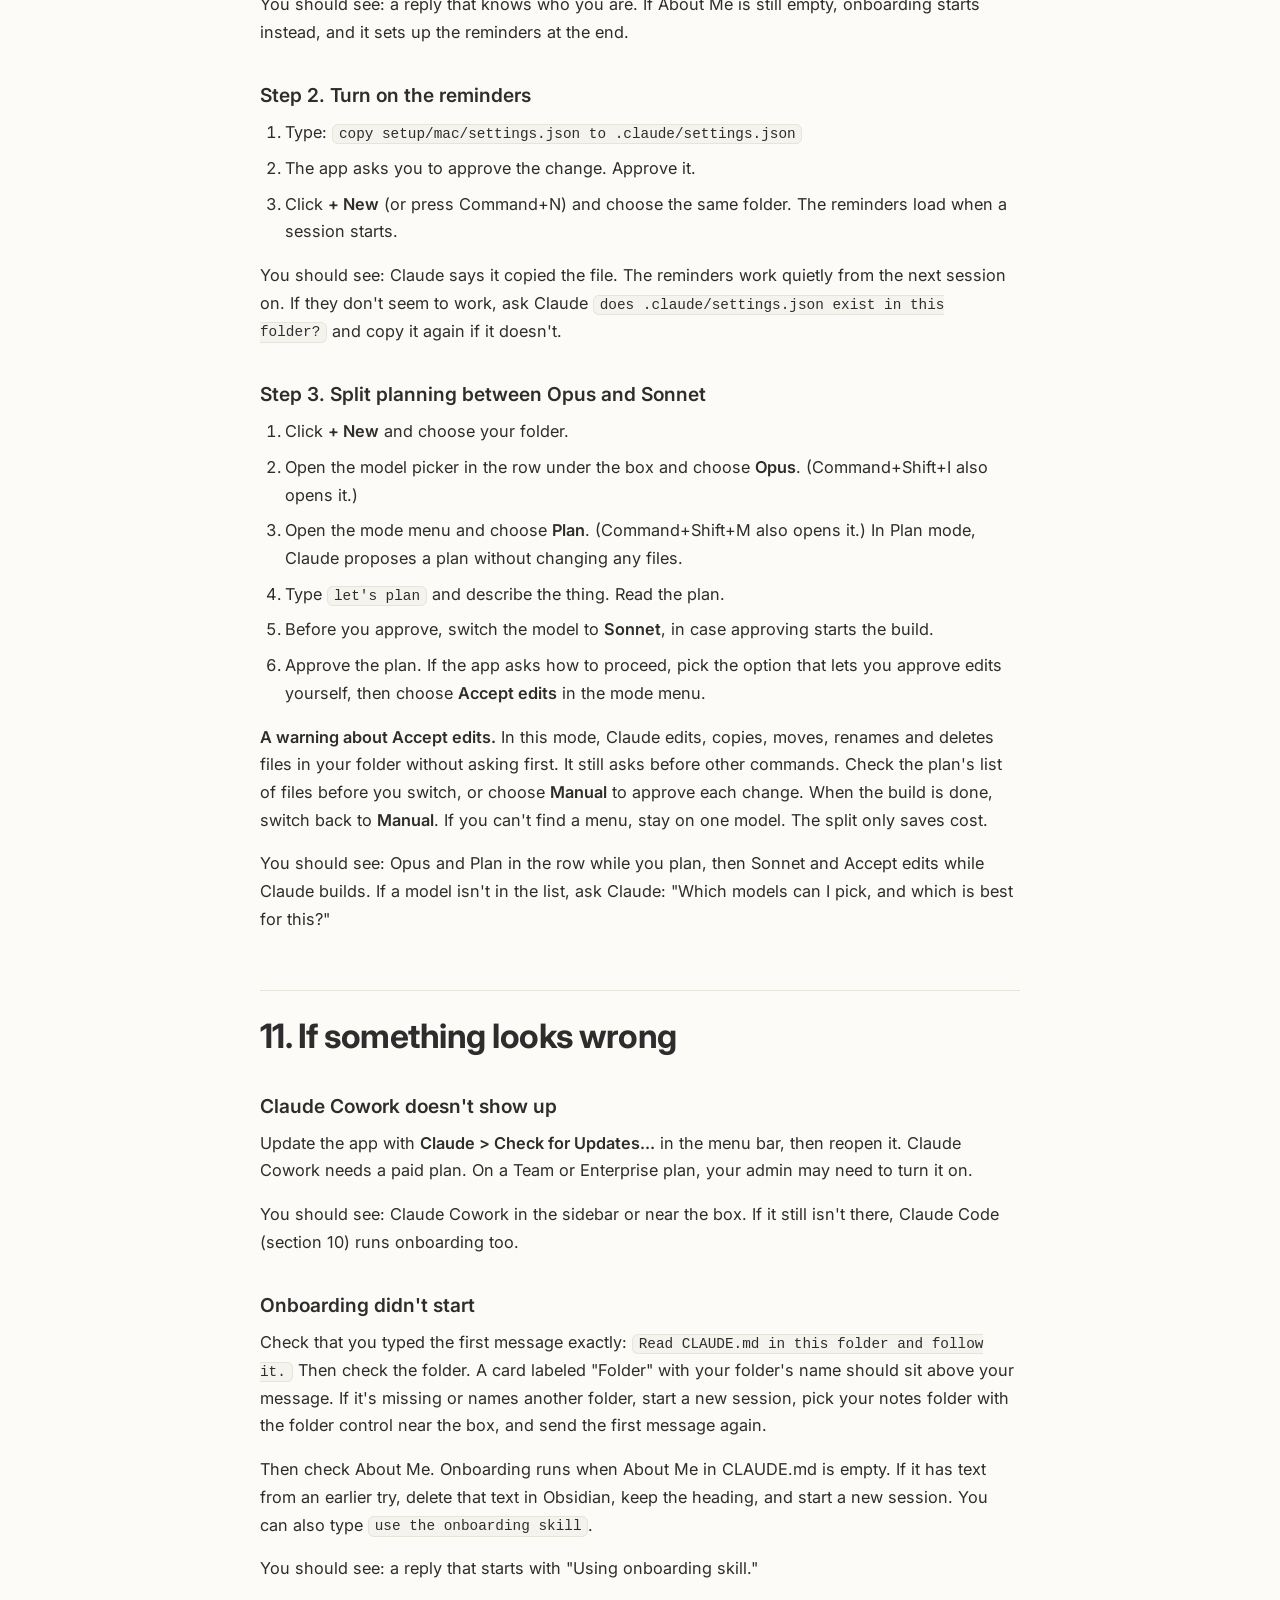
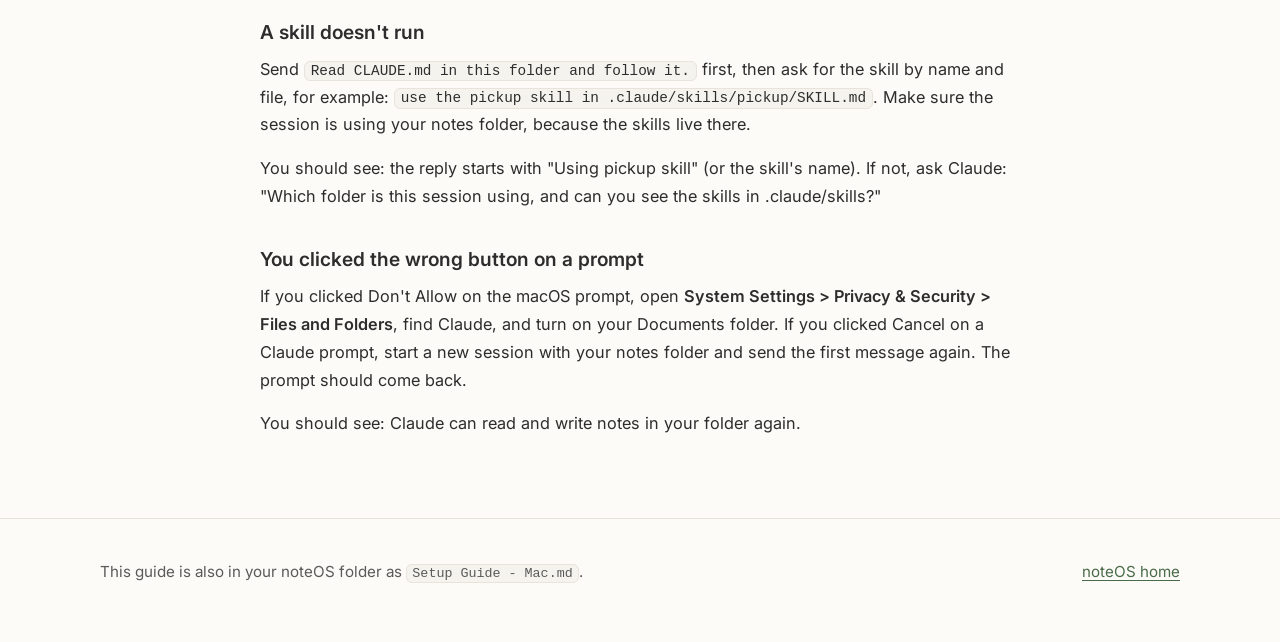
==== commit 41cc4455: "Hedge Cowork setup claims per fact check; rebuild guides and zip" ====
--- a/setup-guide-mac.html
+++ b/setup-guide-mac.html
@@ -86,7 +86,8 @@
 where Claude works with the files in a folder you pick. Its sessions run
 in the cloud, on Anthropic's servers. (Anthropic makes Claude.)</li>
 <li><strong>CLAUDE.md:</strong> the instruction file in your folder.
-It's the rulebook. Claude reads it whenever you pick the folder.</li>
+It's the rulebook. After step 2, Claude should read it when you pick the
+folder.</li>
 <li><strong>Skill:</strong> a saved playbook in your folder. Each one
 tells Claude how to do one job the same way every time, like saving a
 session or drafting an email.</li>
@@ -135,10 +136,9 @@
 <p>Keep what's already there. If there's a Save button, click it. No
 Your Claude? Look for <strong>Settings &gt; Cowork &gt; Global
 instructions</strong>.</p></li>
-<li><p>Find Claude Cowork. In newer versions, chat and Claude Cowork
-share one screen: pick a folder with the folder button under the box. In
-older versions, click the <strong>Cowork</strong> tab in the sidebar
-first.</p></li>
+<li><p>Find Claude Cowork. On one combined screen, pick a folder with
+the folder button under the box. If you see separate Chat and Cowork
+options, click <strong>Cowork</strong>.</p></li>
 </ol>
 <p>If you're asked to upgrade, Claude Cowork needs a paid plan.
 Subscribe first, then come back. If you don't see Claude Cowork at all,
@@ -181,11 +181,11 @@
 <li><p>Type this exactly, and press Return:</p>
 <p><code>Read CLAUDE.md in this folder and follow it.</code></p></li>
 </ol>
-<p>This starts setup. After today, the line from step 2 handles it, so a
-new session can start with anything, even <code>hi</code>.</p>
-<p><strong>Three prompts come next,</strong> in this order. The prompt
-shows your folder's name, so if you renamed your noteOS folder, you see
-that name instead of "noteOS."</p>
+<p>This starts setup. After today, the line from step 2 should handle
+it, so a new session can start with anything, even <code>hi</code>.</p>
+<p><strong>Three prompts come next,</strong> usually in this order. The
+prompt shows your folder's name, so if you renamed your noteOS folder,
+you see that name instead of "noteOS."</p>
 <ol type="1">
 <li><strong>"Allow Claude to change files in "noteOS"?"</strong> with
 the buttons Cancel, Always allow and Allow. Click <strong>Always
@@ -198,7 +198,8 @@
 this device</strong>, then click <strong>Allow</strong>. Because of
 this, keep private files and original footage out of this folder.</li>
 <li><strong>macOS asks: ""Claude" would like to access files in your
-Documents folder."</strong> Click <strong>Allow</strong>.</li>
+Documents folder."</strong> It should name the folder your notes are in.
+Click <strong>Allow</strong>.</li>
 </ol>
 <p>Claude now runs the <strong>onboarding</strong> skill. It asks about
 six questions, one at a time, about you, your work and how you like
@@ -206,8 +207,9 @@
 your folder. If it asks to run a short command, like one that reads
 today's date, allow it. If you see red error text, type:
 <code>that command failed, try another way</code>.</p>
-<p>Near the end, Claude checks that you did step 2. If Claude mentions
-reminders as a Claude Code extra, you don't need them today.</p>
+<p>Near the end, Claude should check that you did step 2. If Claude
+mentions reminders as a Claude Code extra, you don't need them
+today.</p>
 <p>Last, Claude offers a short tour of how all this works. Say yes. It
 takes about ten minutes, shows you around your folder in Obsidian, and
 helps you change your instruction file. You can stop any time.</p>
@@ -228,8 +230,8 @@
 <li>Type: <code>what do you know about me?</code></li>
 <li>If the reply doesn't use what you told Claude, type
 <code>Read CLAUDE.md in this folder and follow it.</code> and ask again.
-That means the line from step 2 is missing. Check it in Settings, then
-start a new session.</li>
+That may mean the line from step 2 is missing. Check it in Settings,
+then start a new session.</li>
 <li>In Obsidian, open <code>Start Here</code>. It's a one-page map of
 your folder.</li>
 </ol>
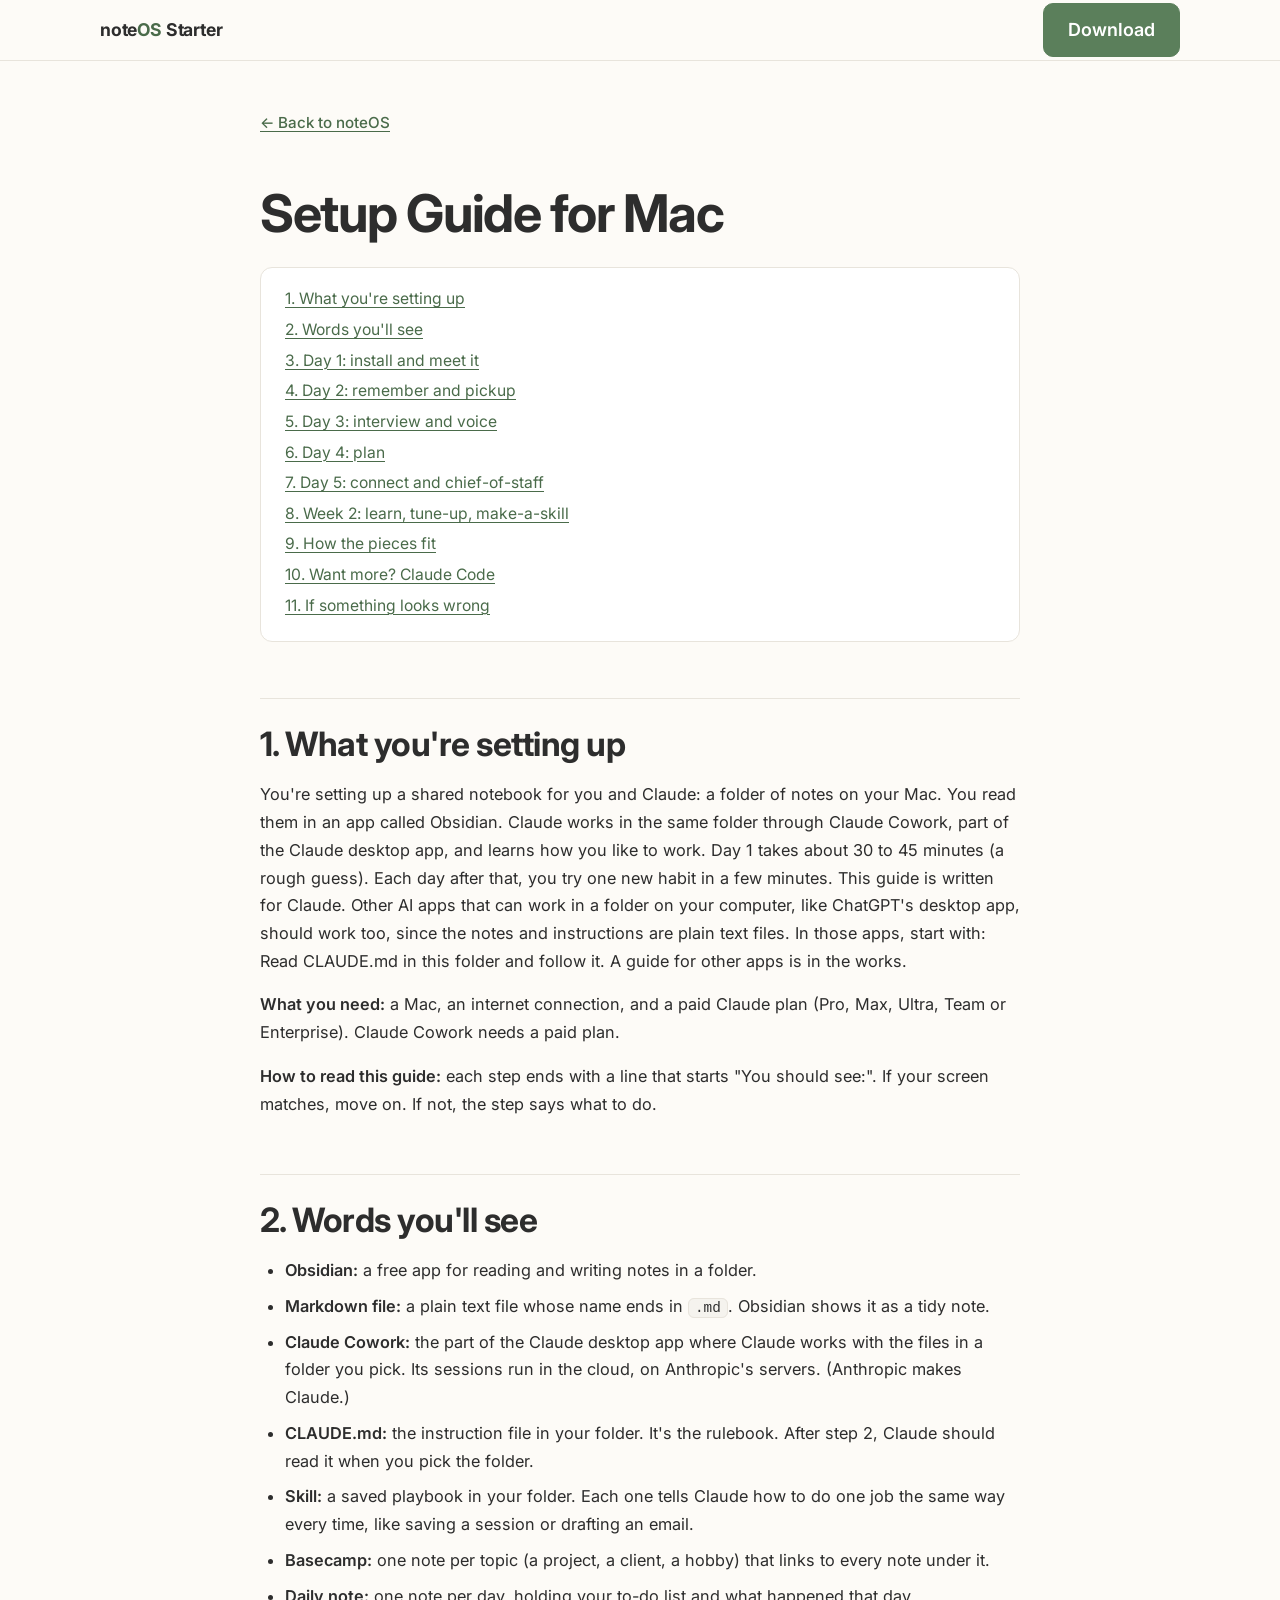
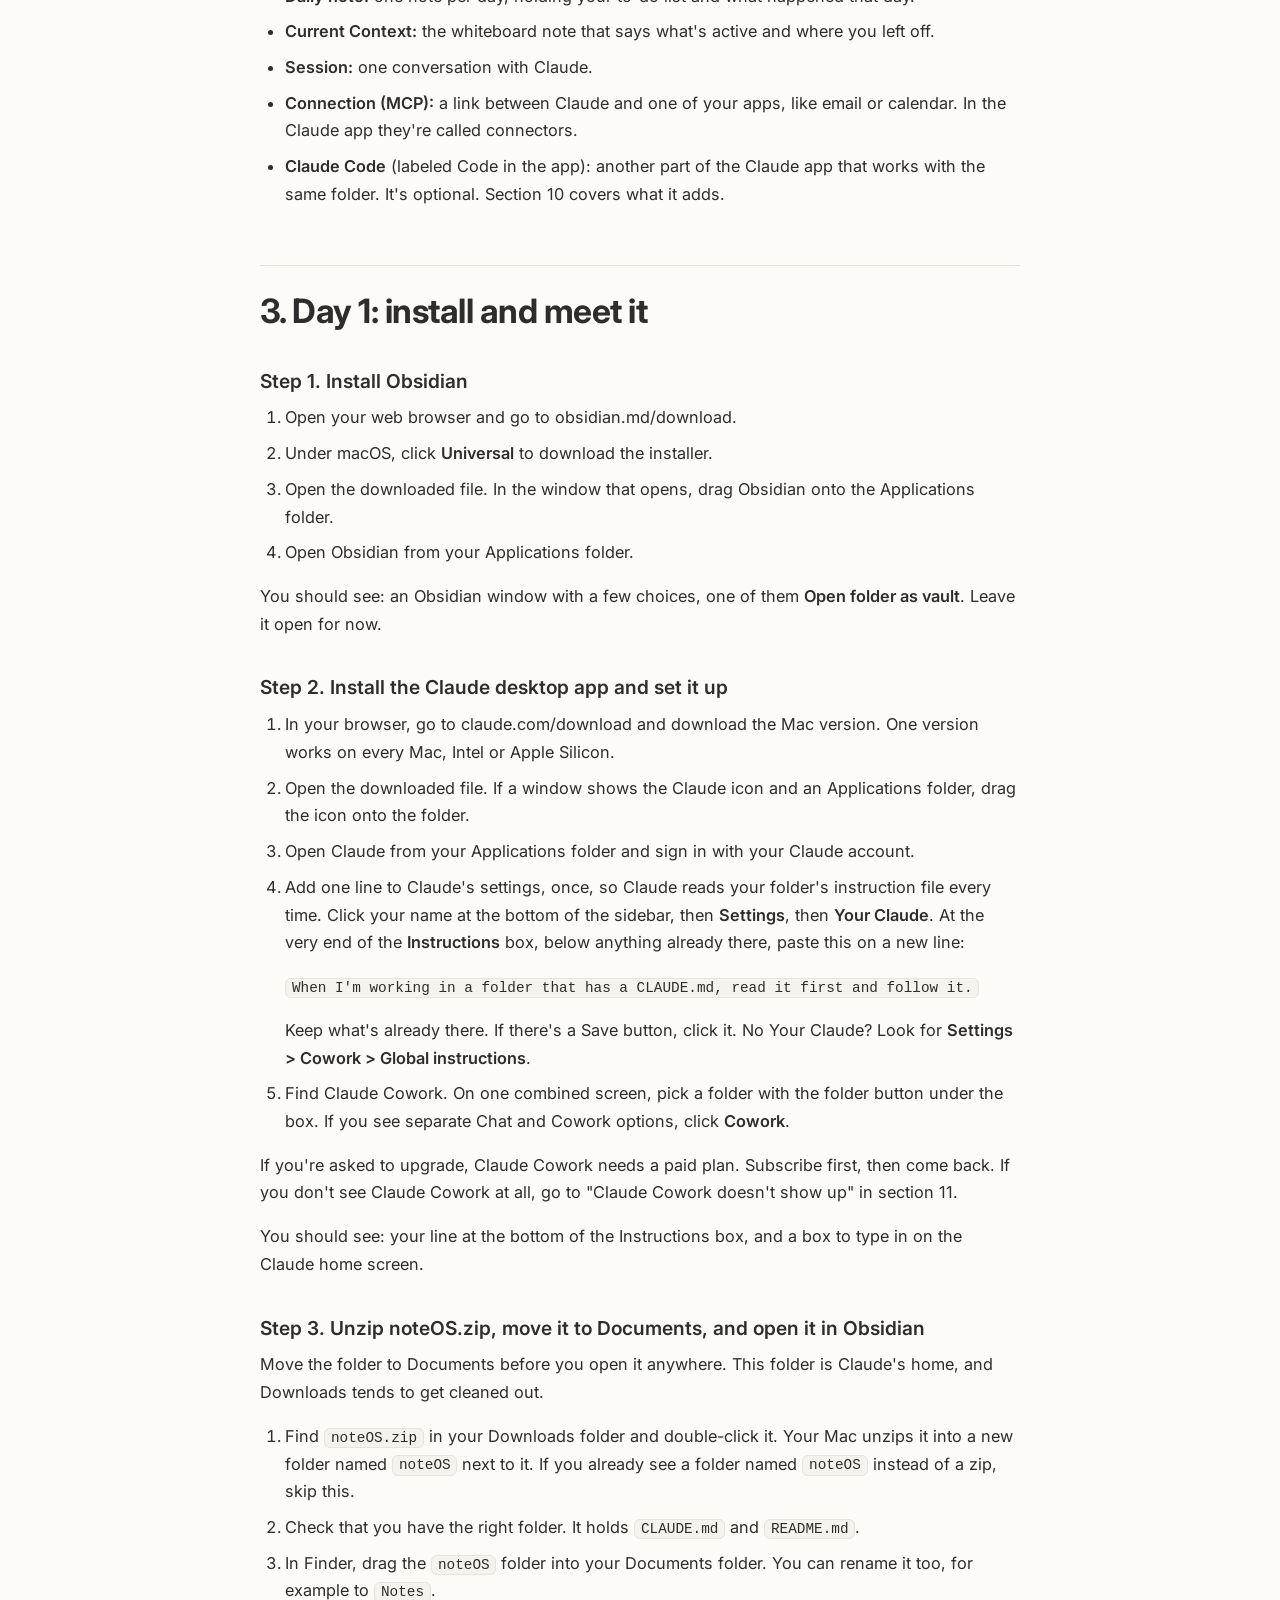
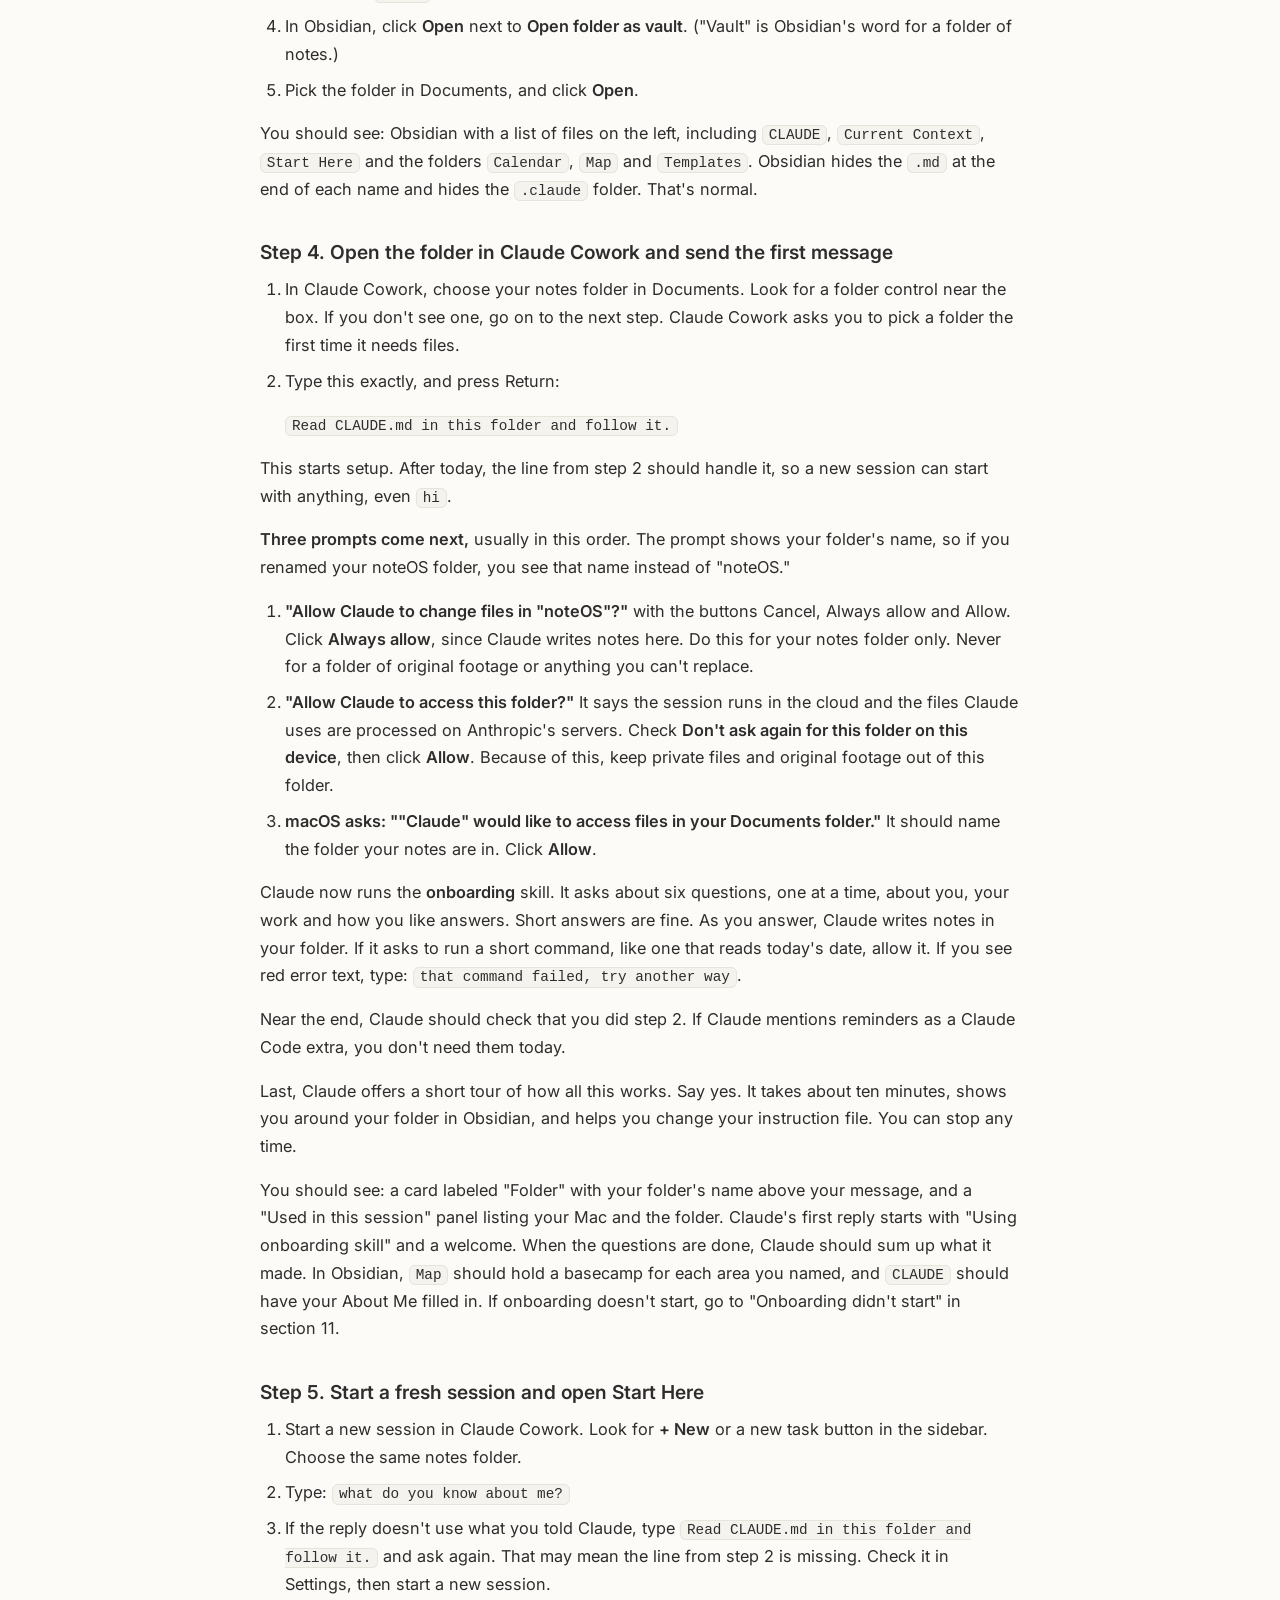
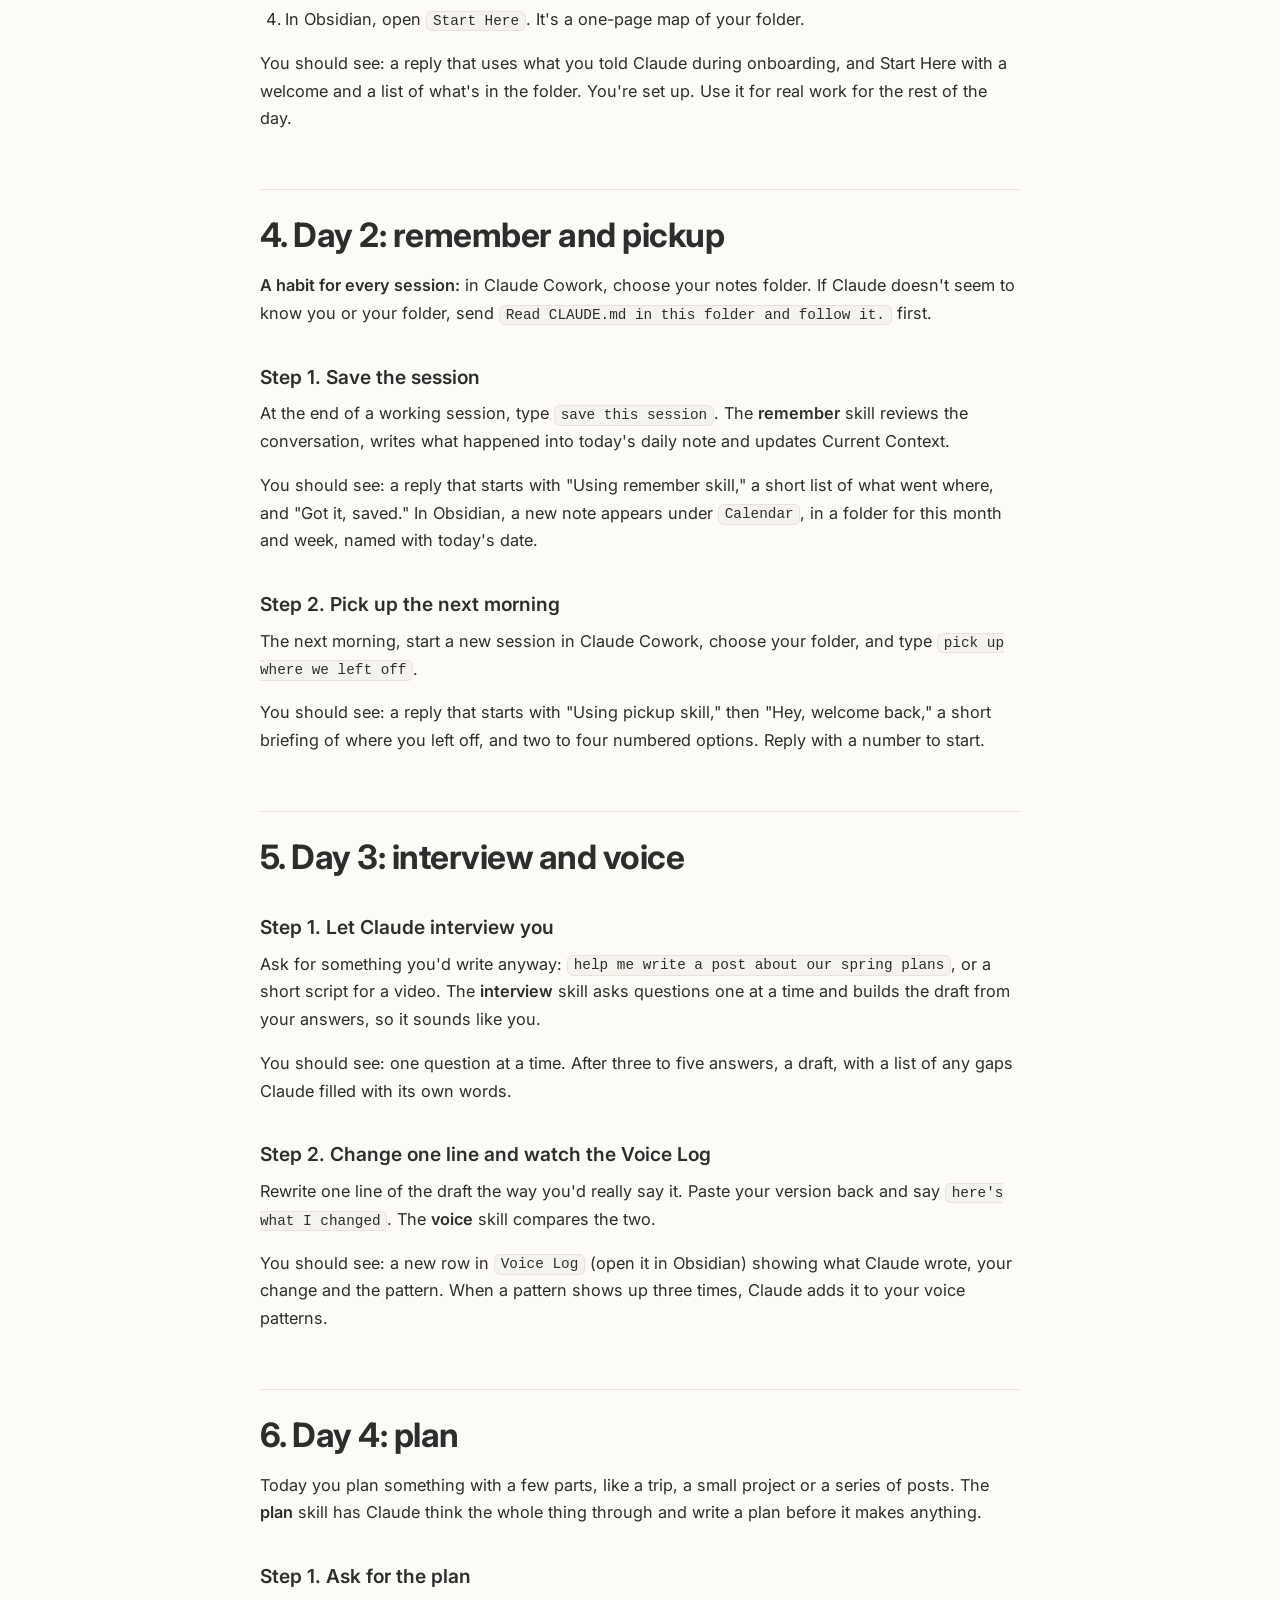
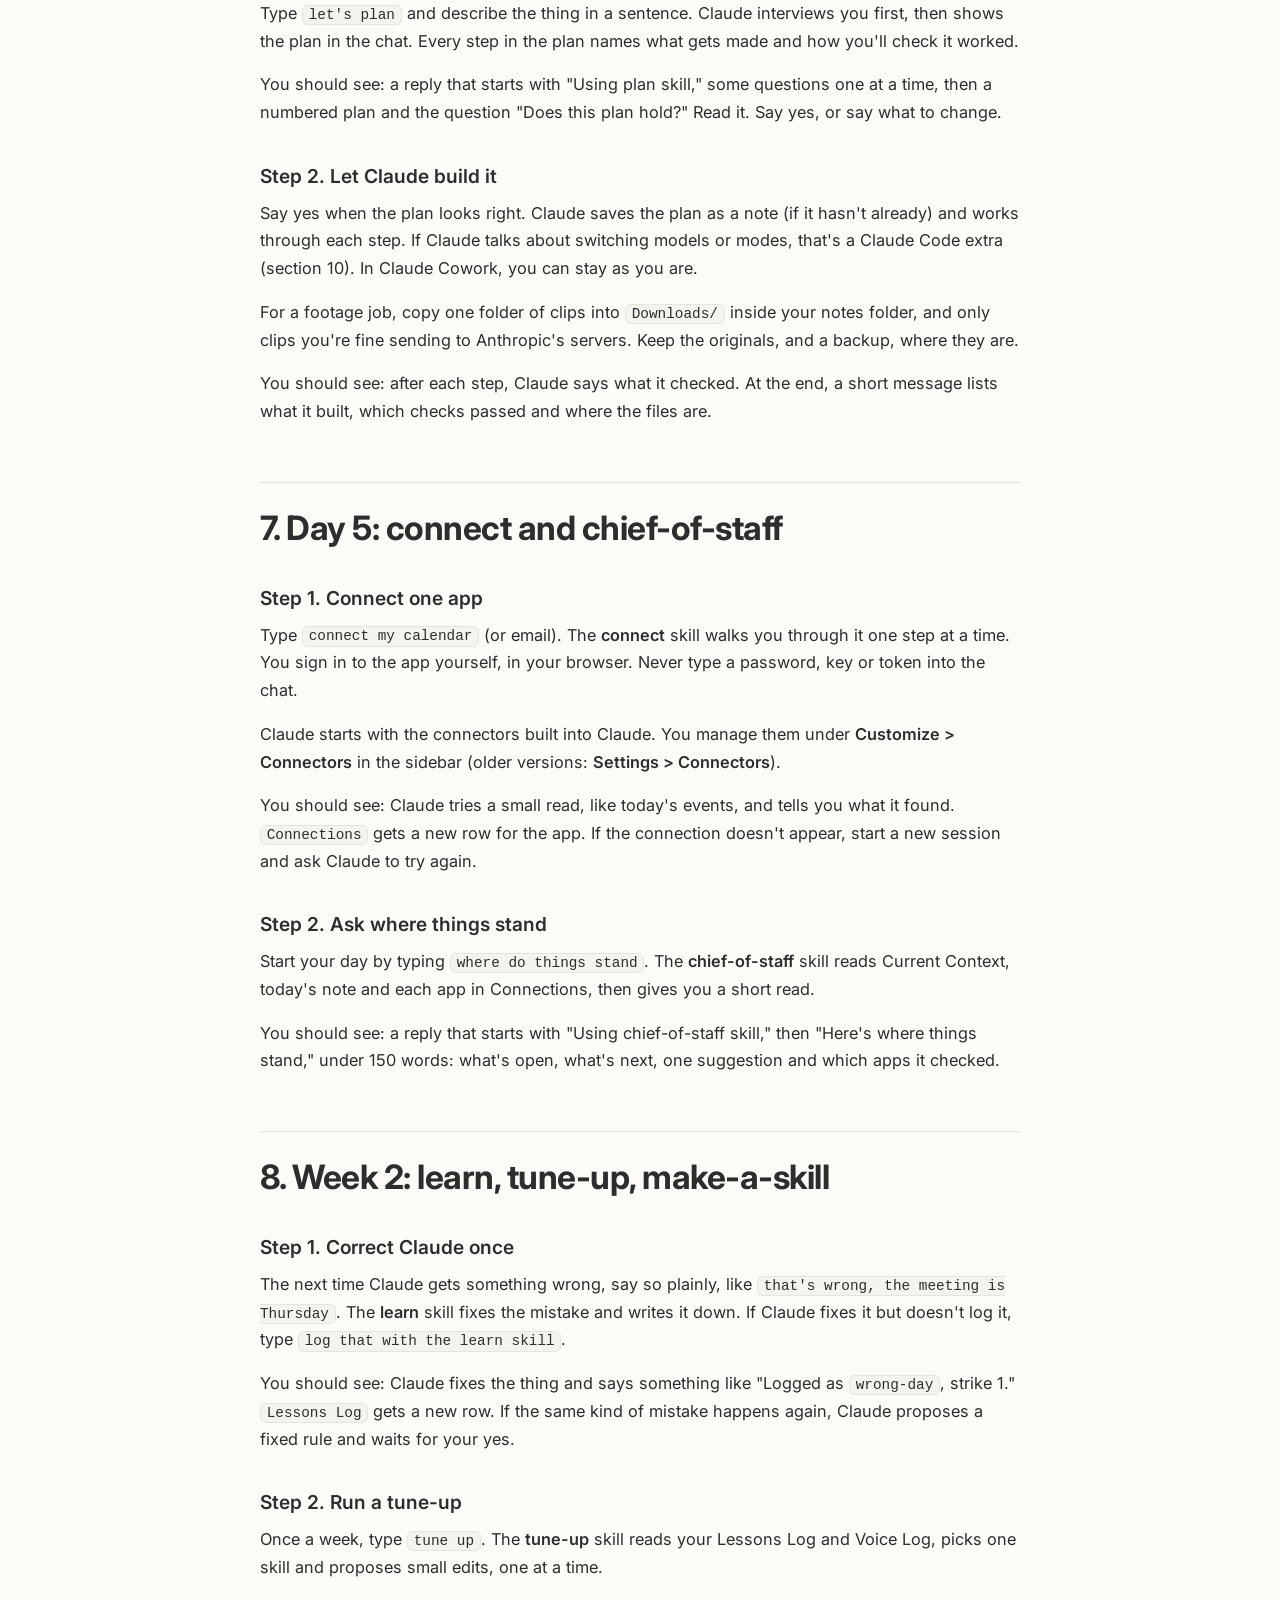
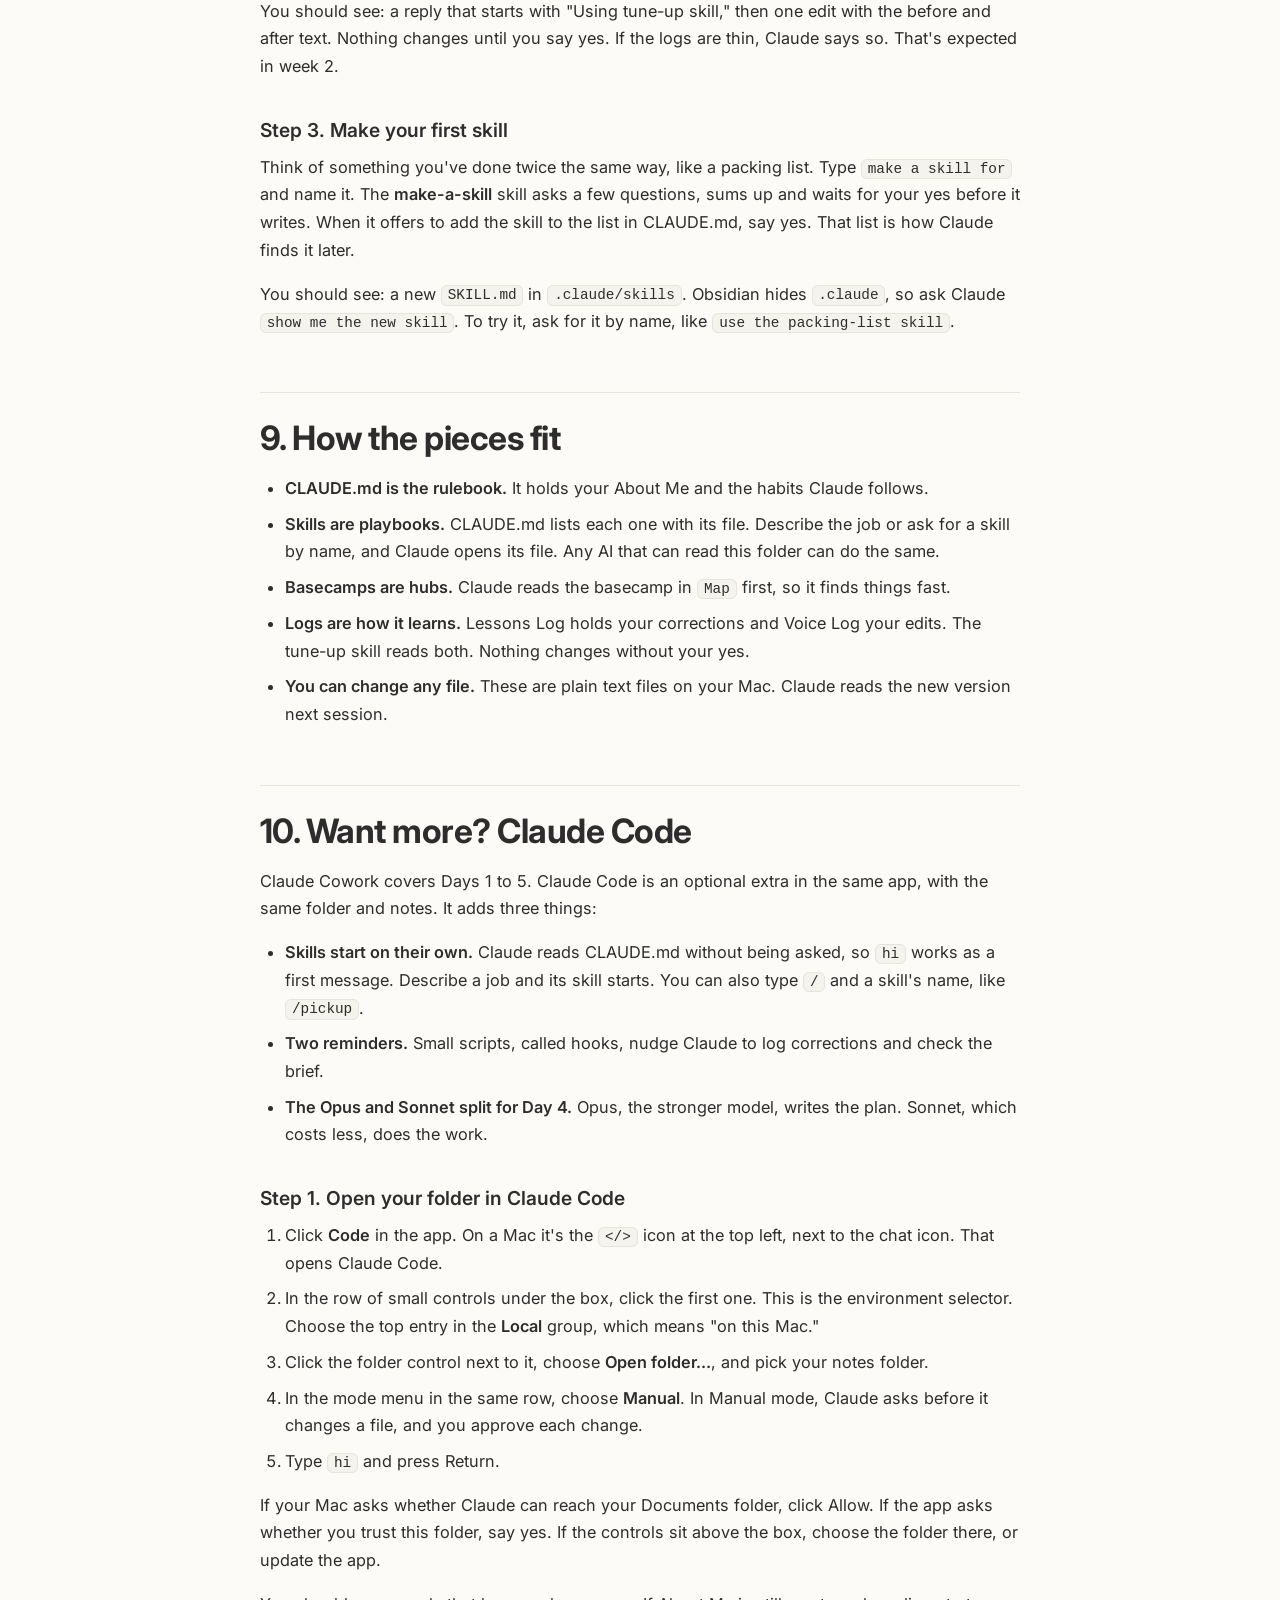
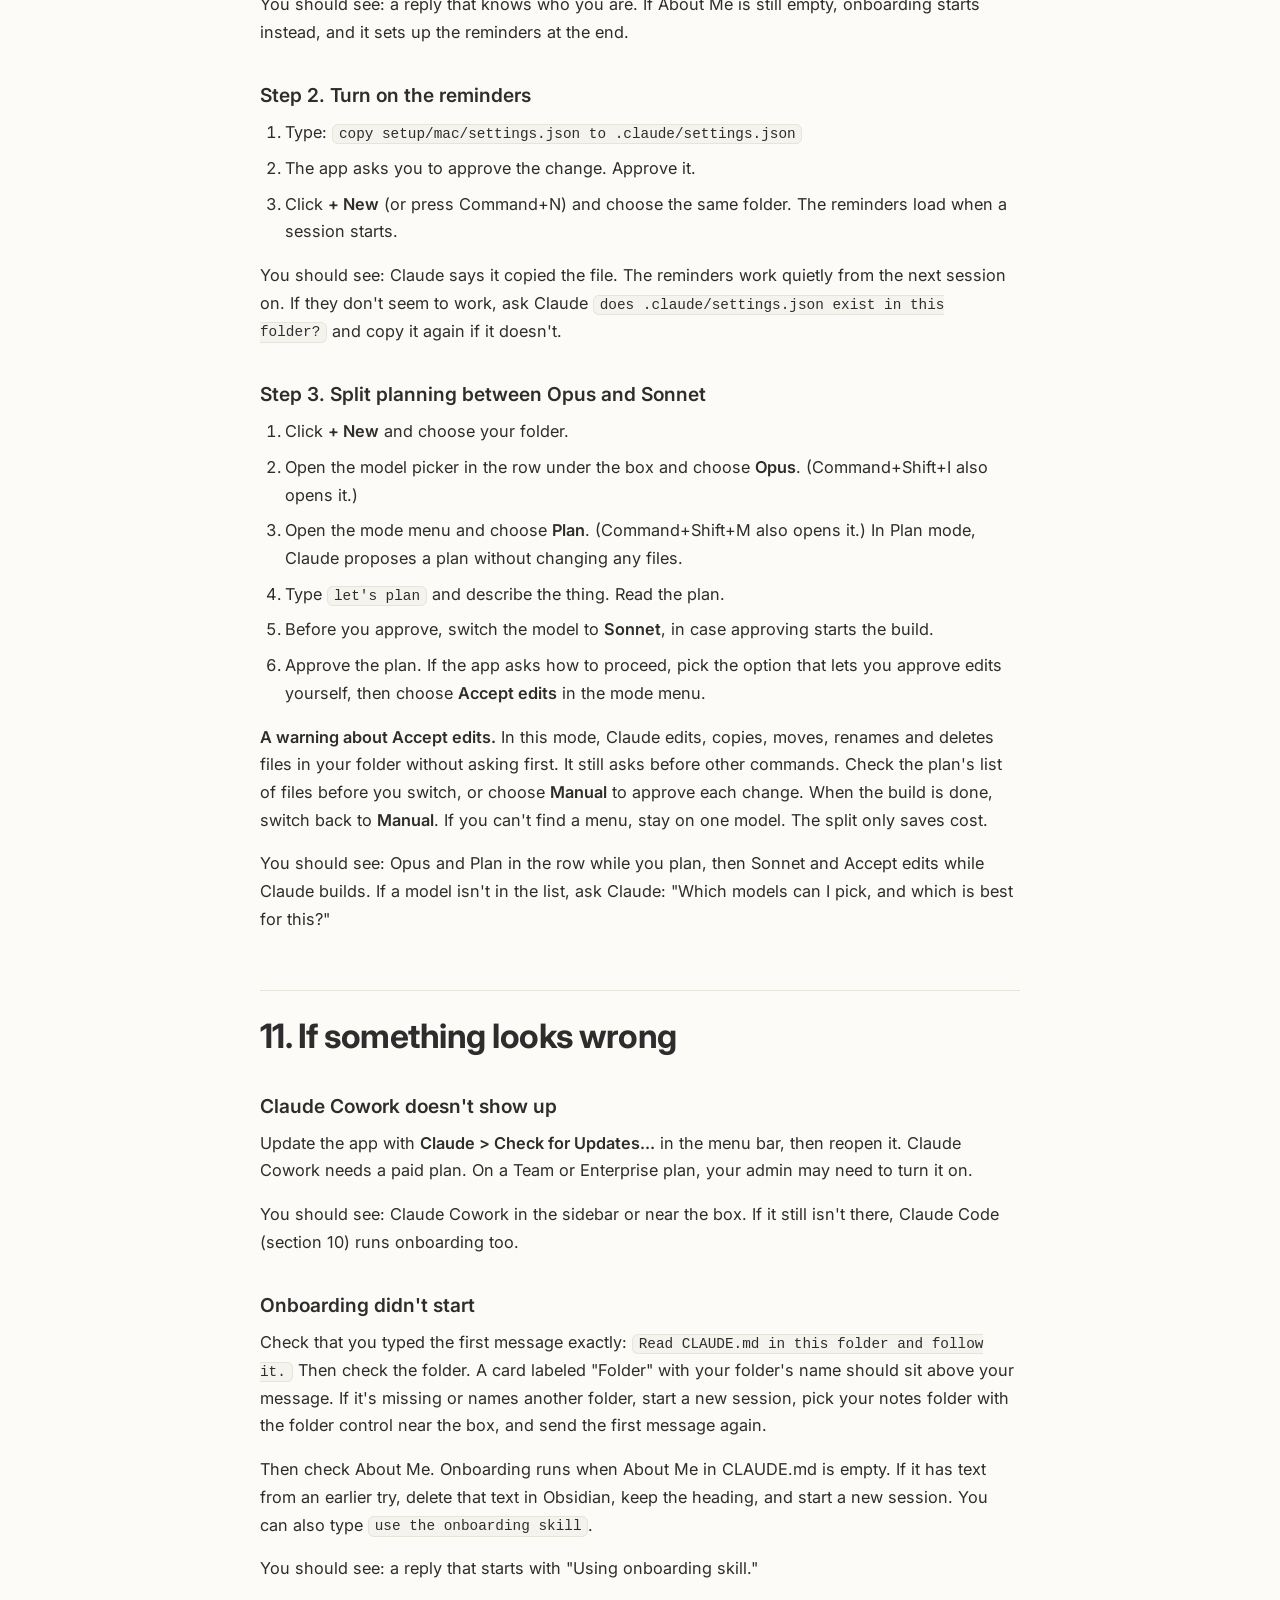
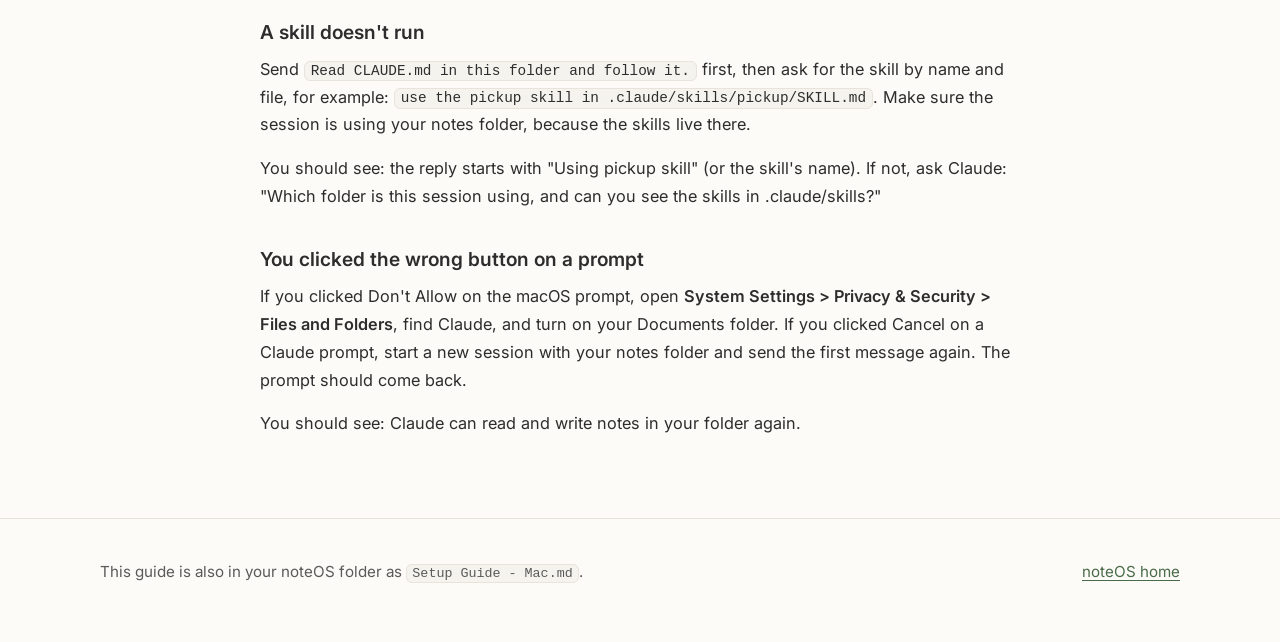
==== commit 66b86077: "Hero: settings line for Claude, first message for other apps; rebuild" ====
--- a/setup-guide-mac.html
+++ b/setup-guide-mac.html
@@ -67,9 +67,9 @@
 (a rough guess). Each day after that, you try one new habit in a few
 minutes. This guide is written for Claude. Other AI apps that can work
 in a folder on your computer, like ChatGPT's desktop app, should work
-too, since the notes and instructions are plain text files. Start the
-same way: Read CLAUDE.md in this folder and follow it. A guide for other
-apps is in the works.</p>
+too, since the notes and instructions are plain text files. In those
+apps, start with: Read CLAUDE.md in this folder and follow it. A guide
+for other apps is in the works.</p>
 <p><strong>What you need:</strong> a Mac, an internet connection, and a
 paid Claude plan (Pro, Max, Ultra, Team or Enterprise). Claude Cowork
 needs a paid plan.</p>
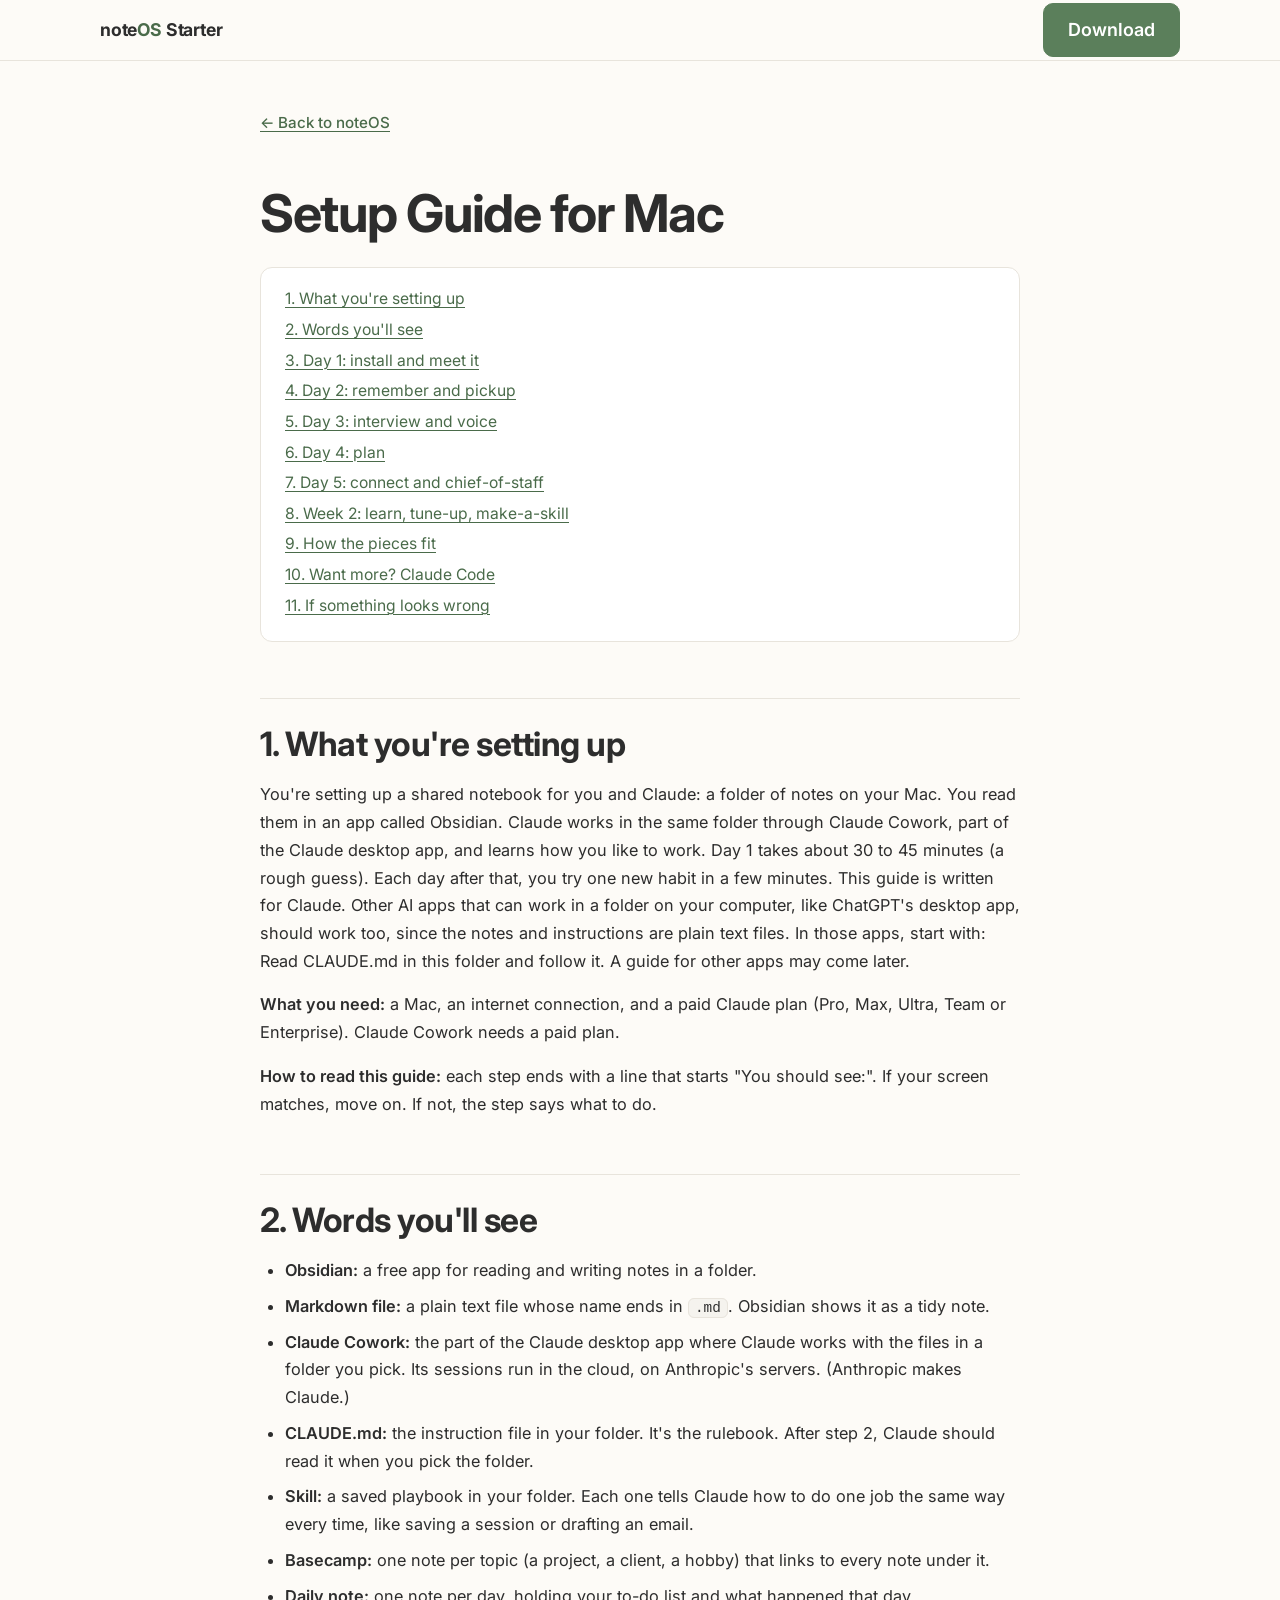
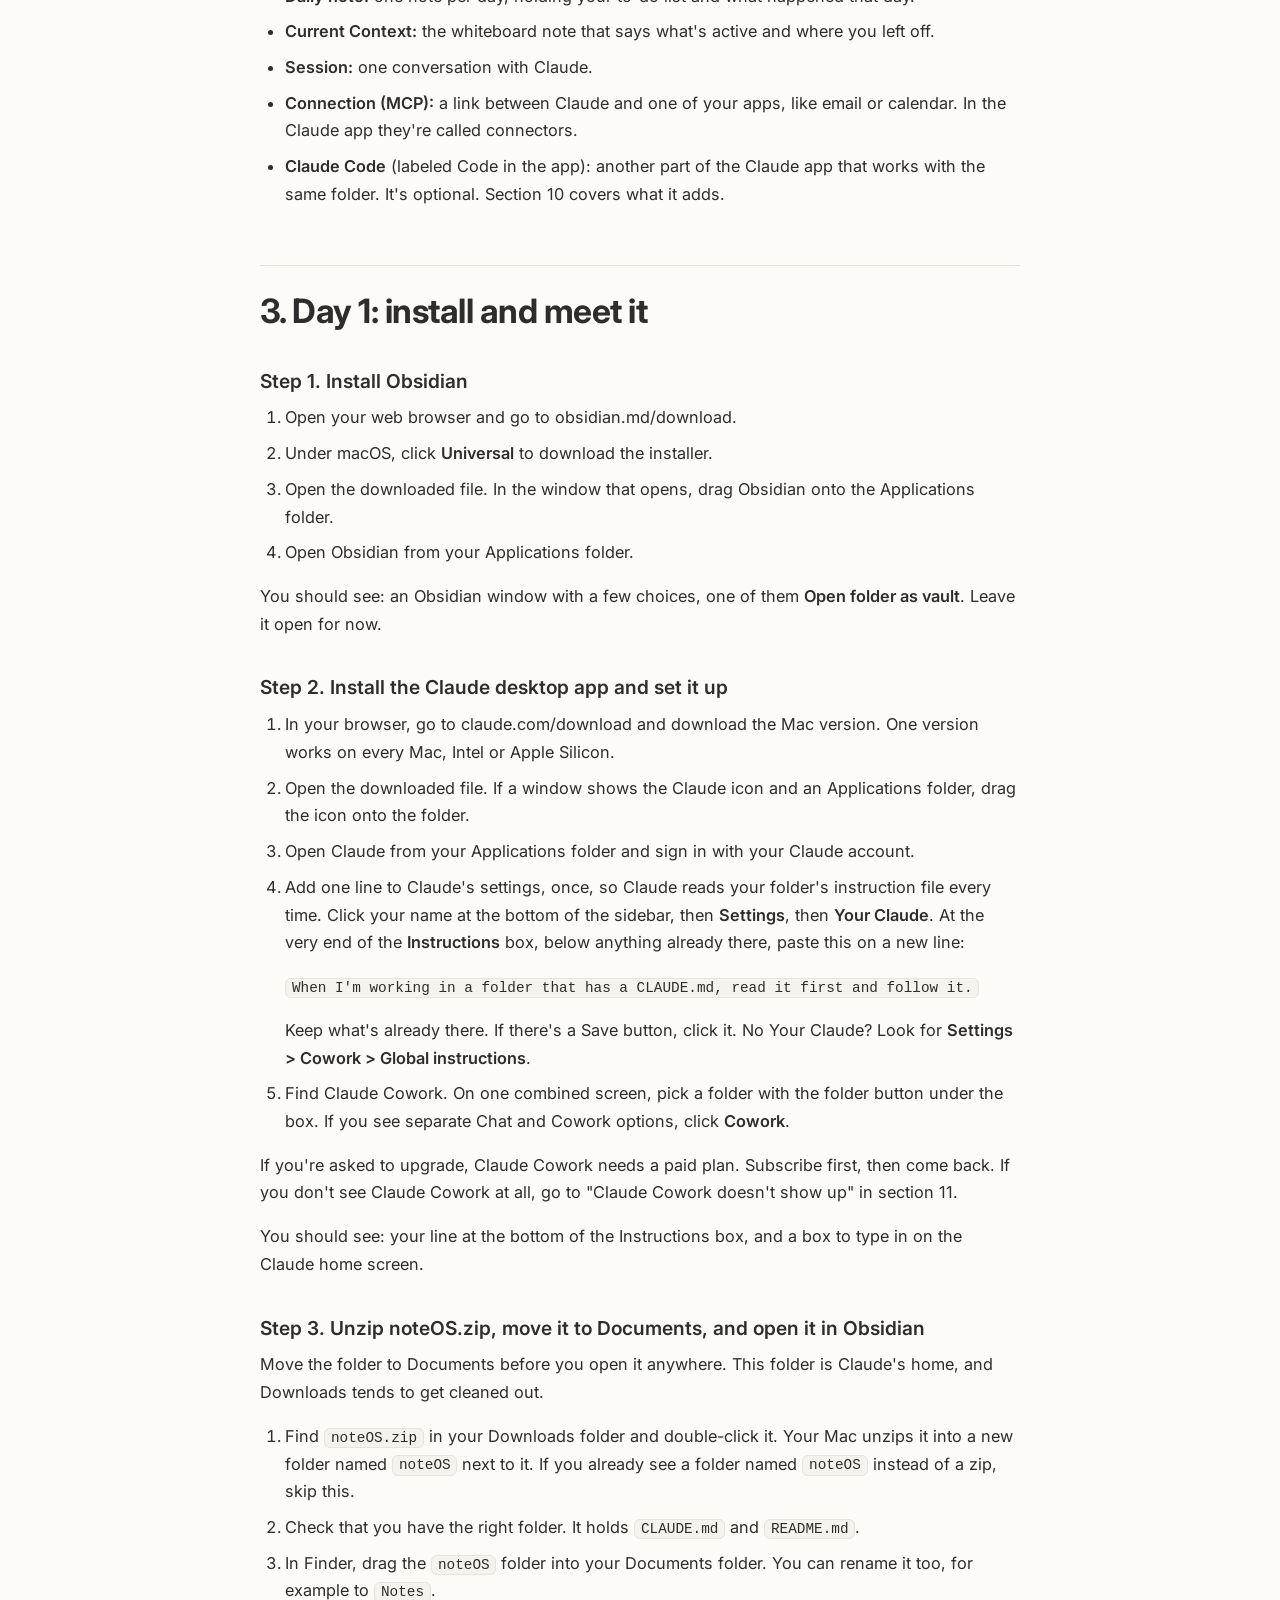
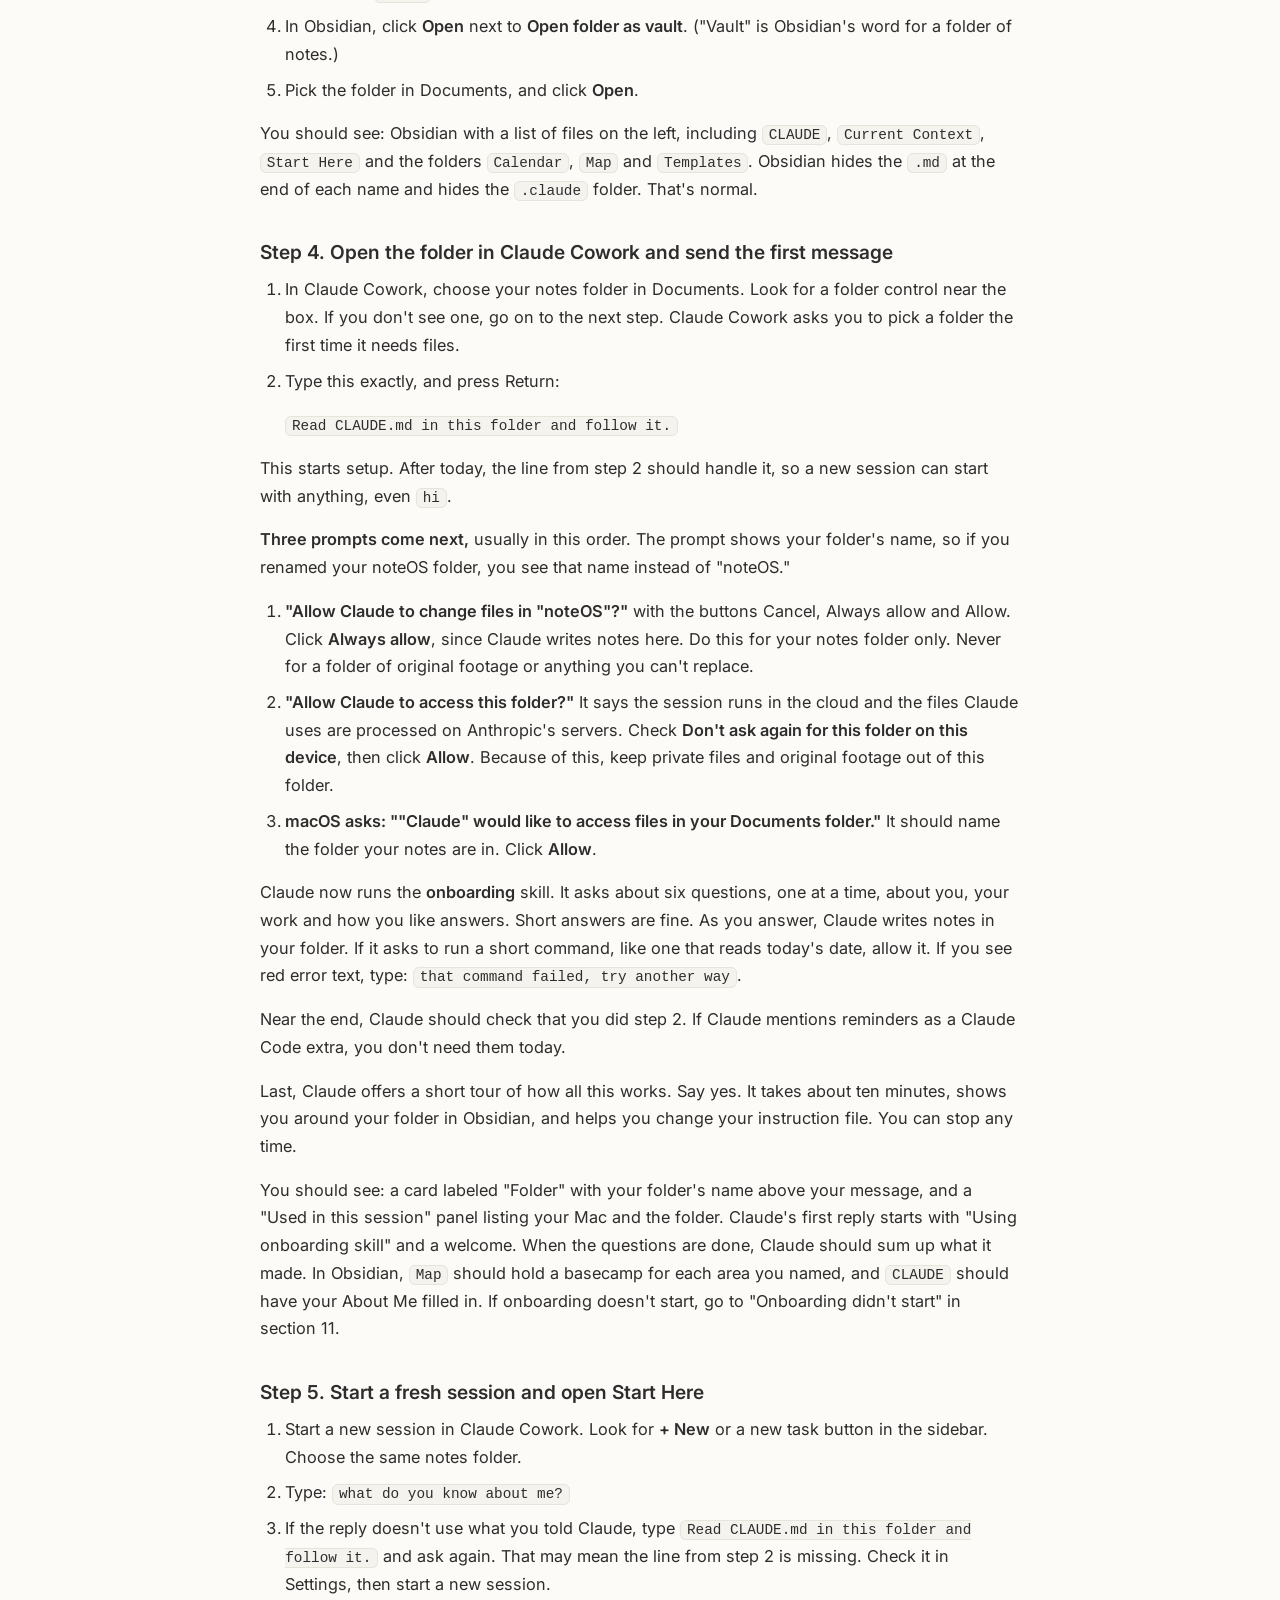
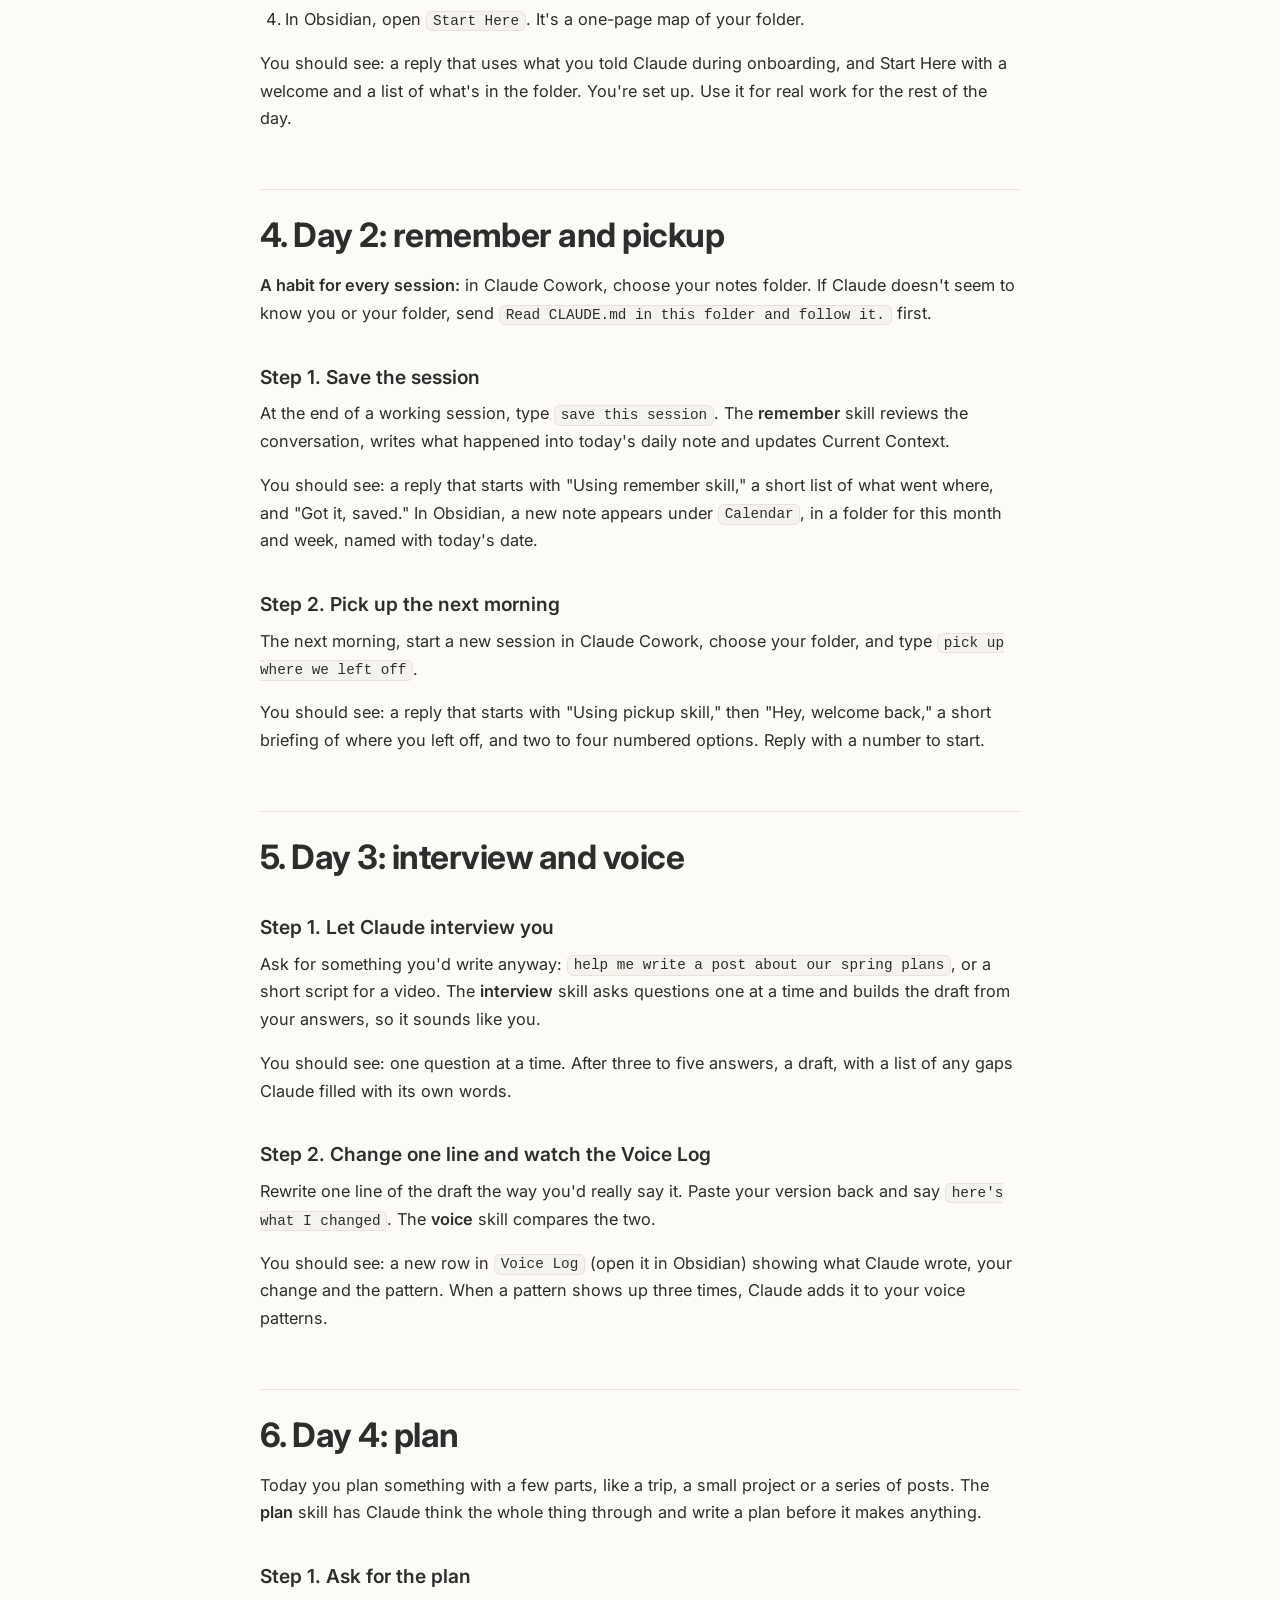
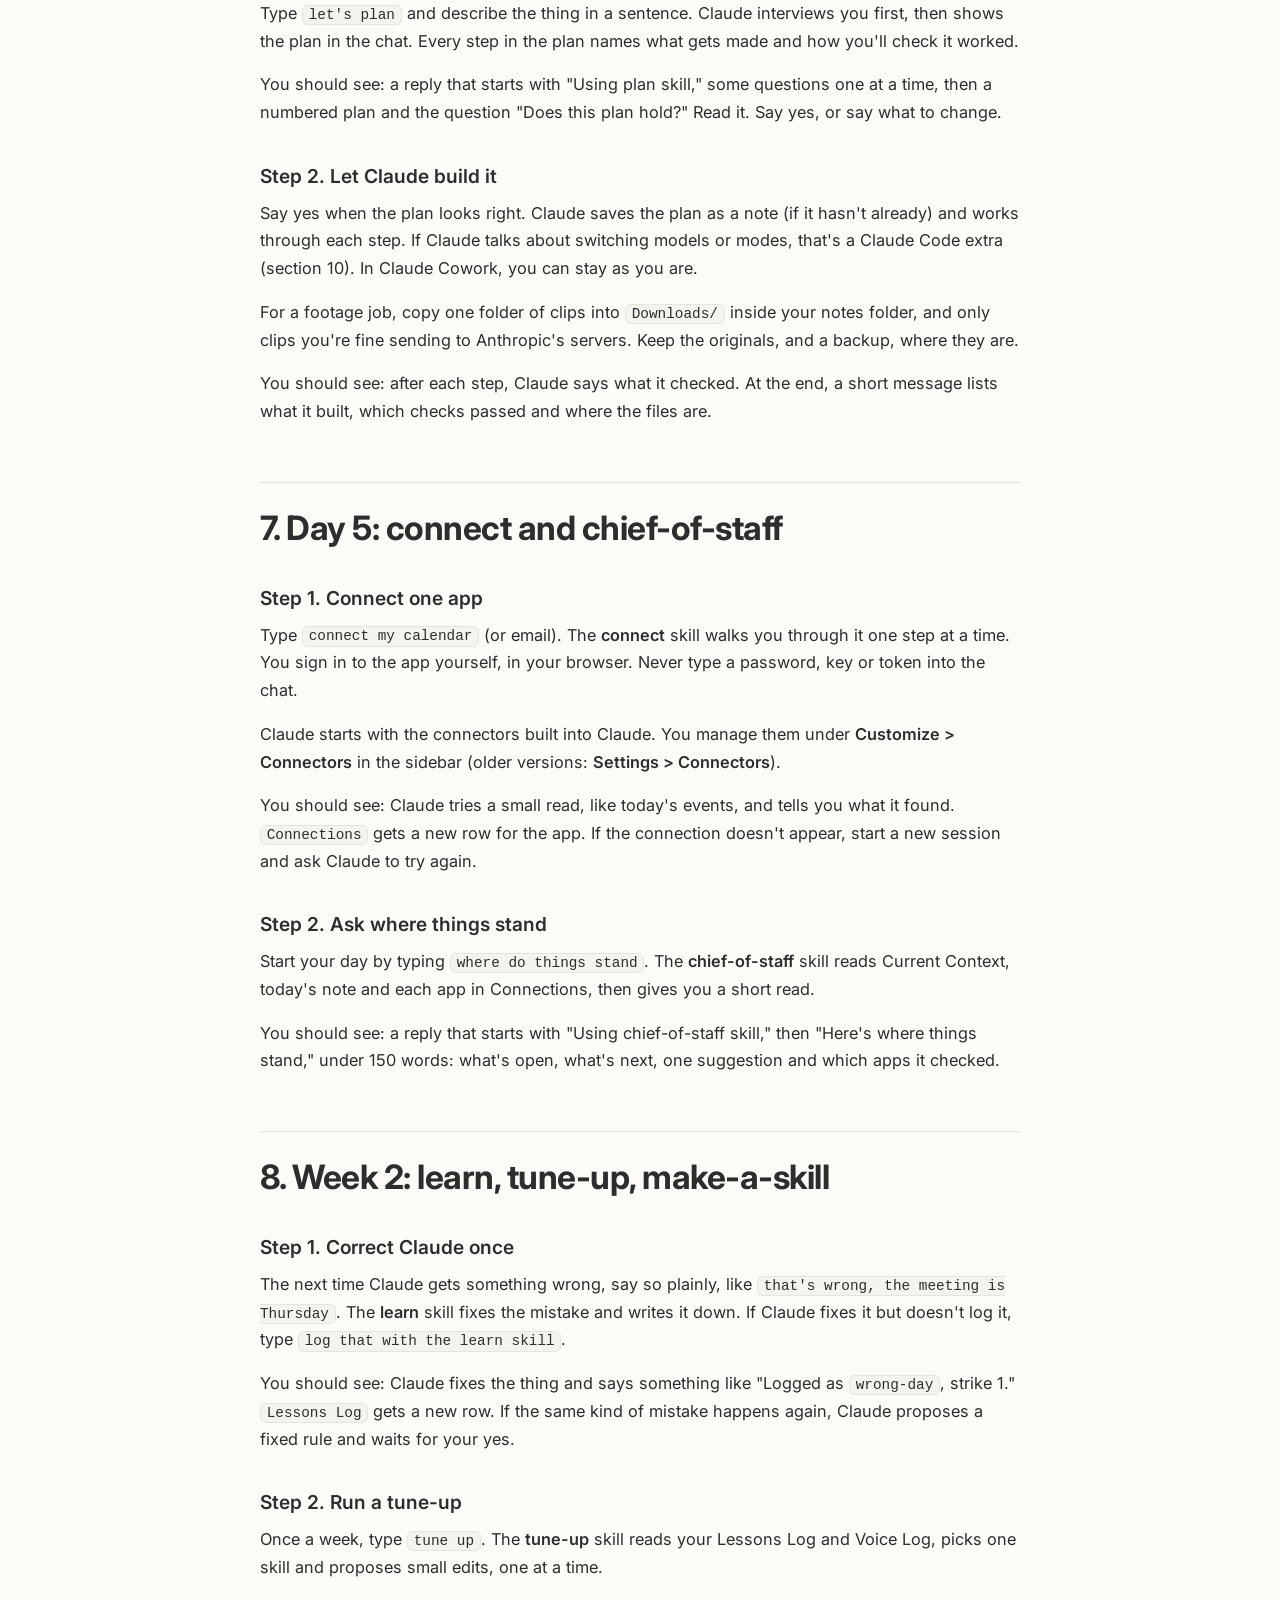
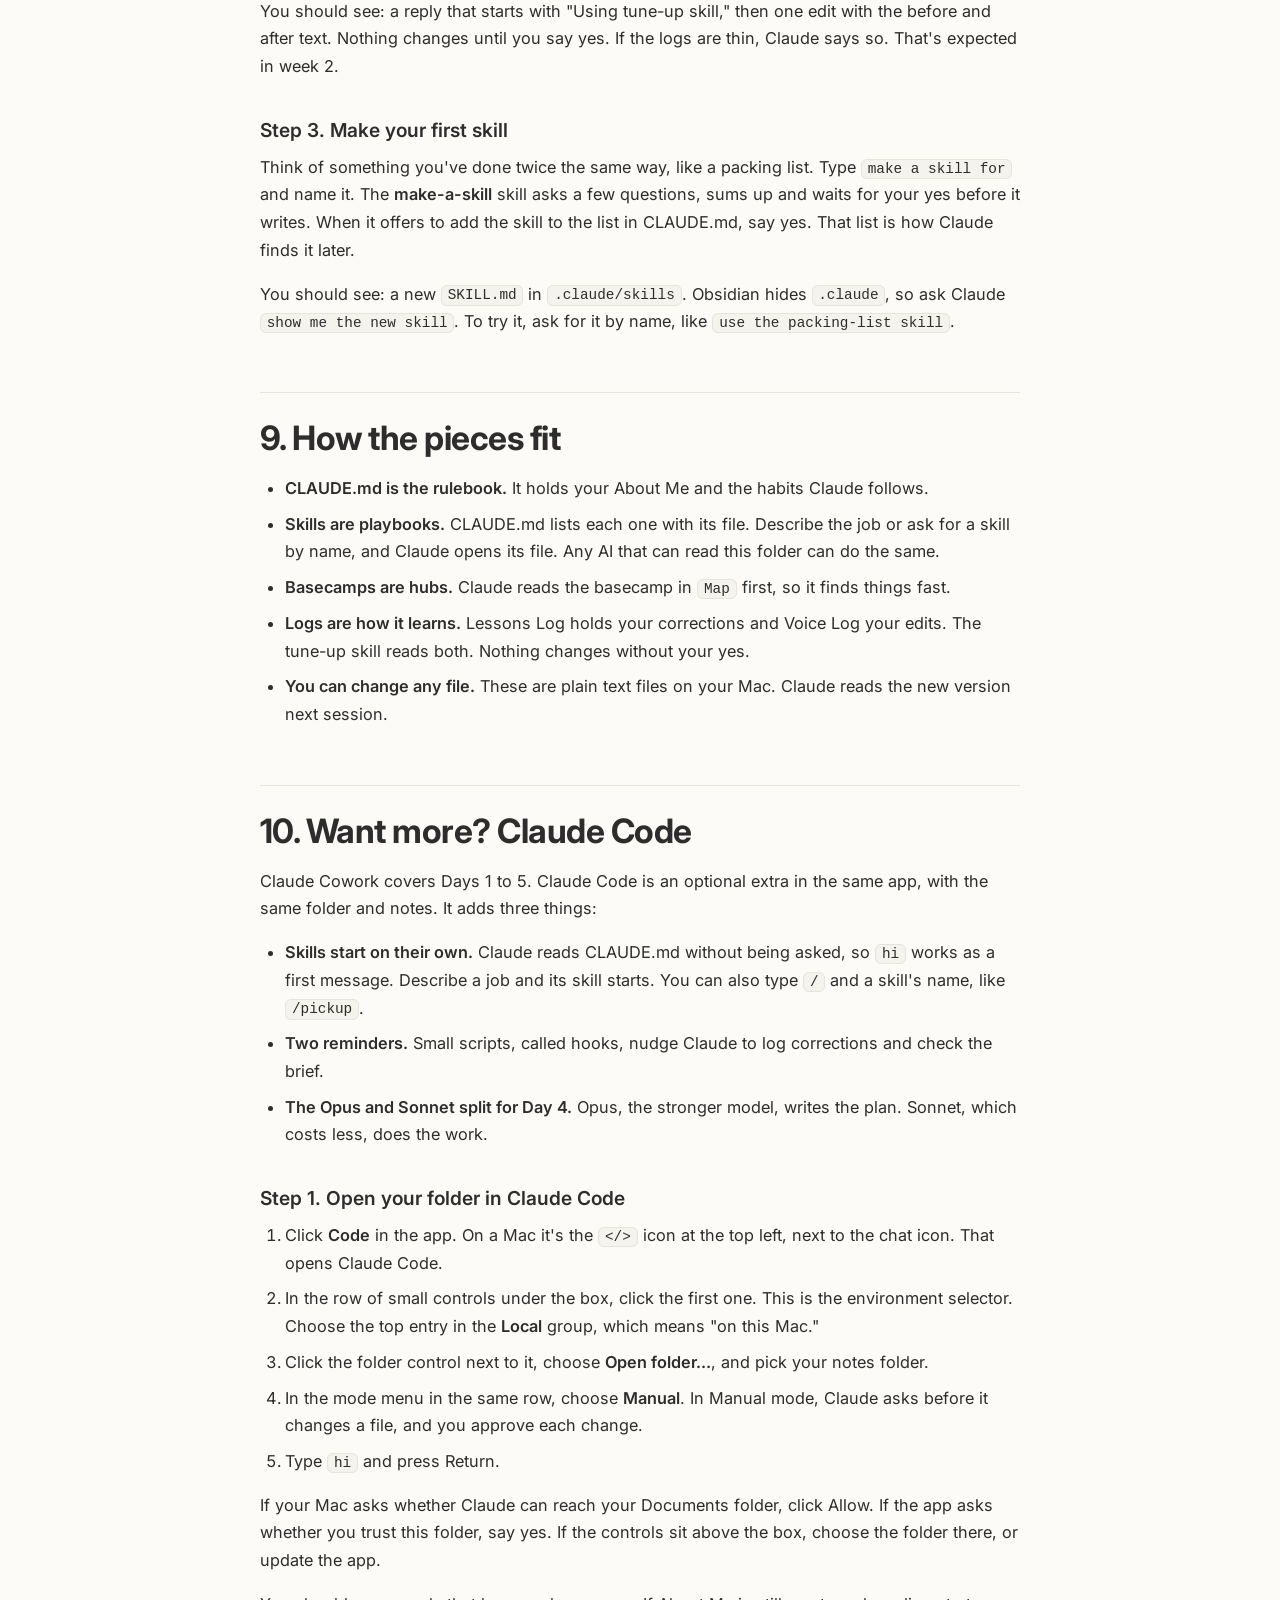
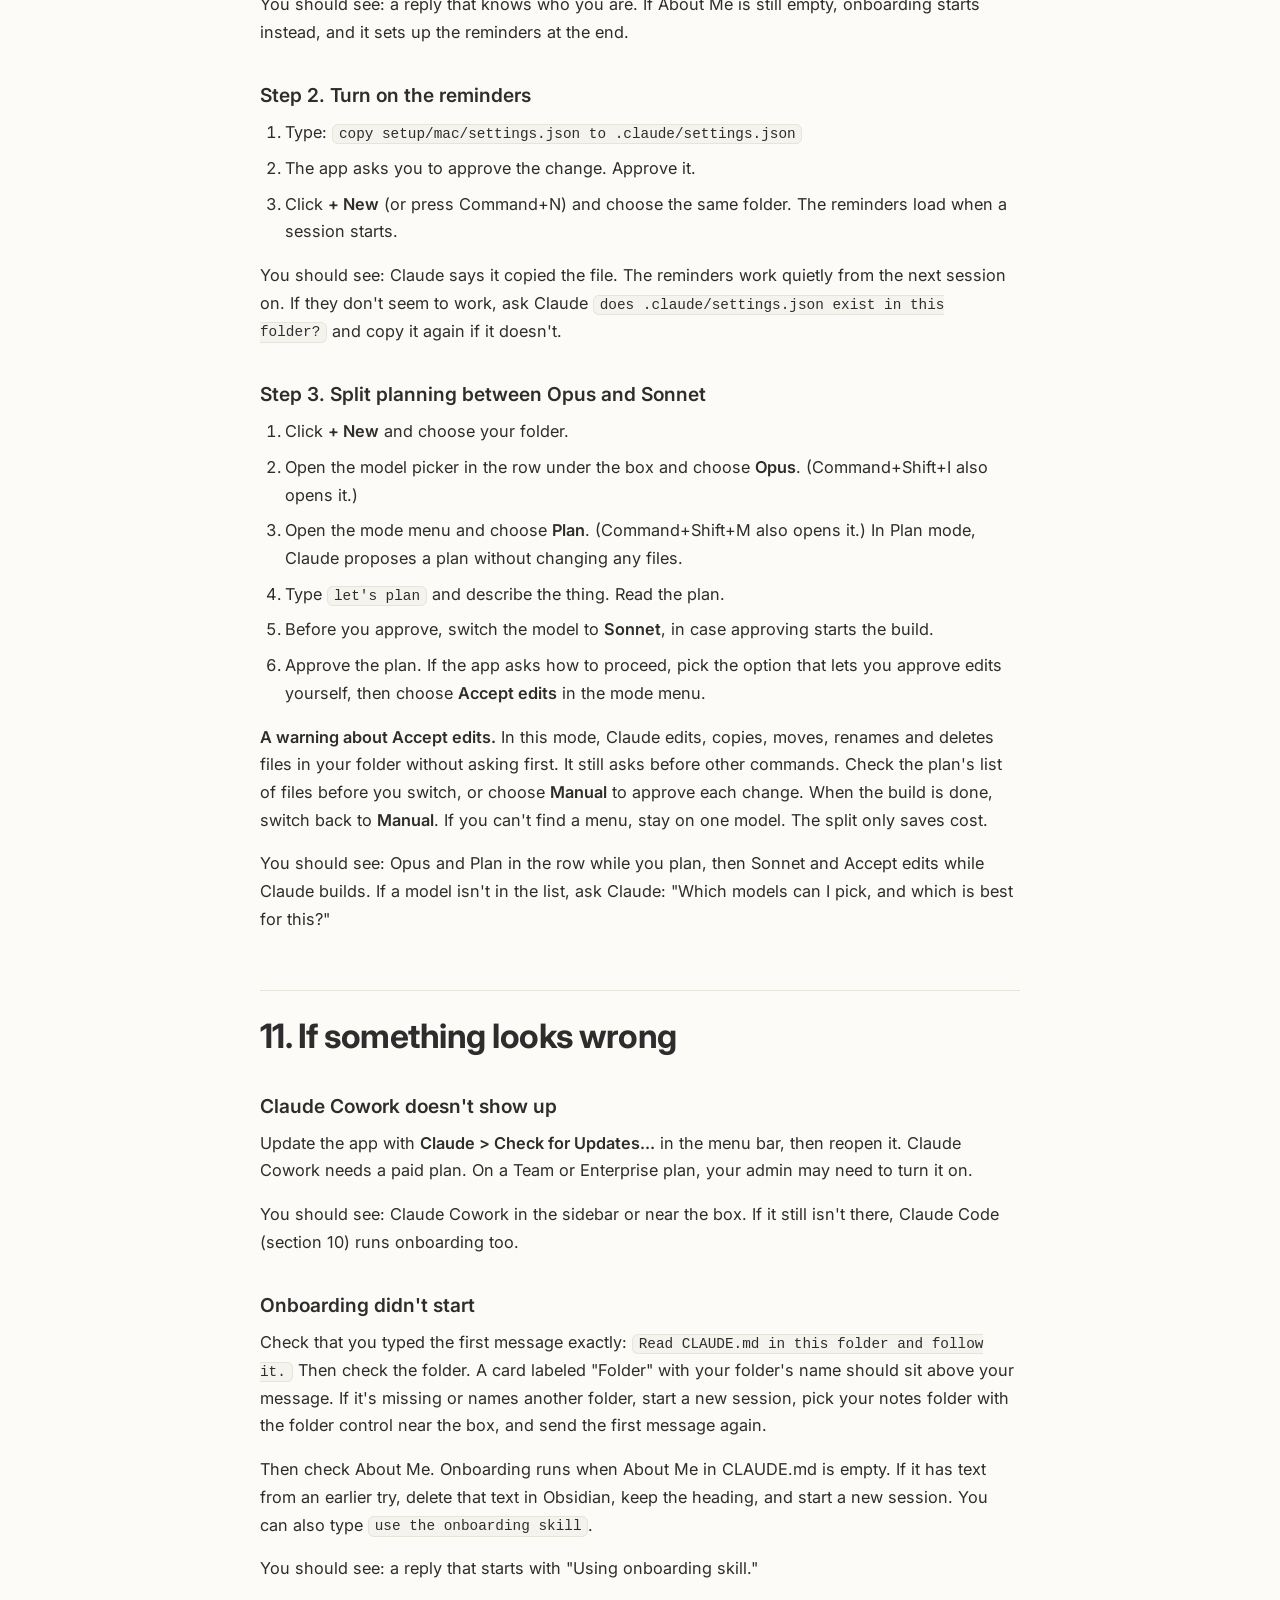
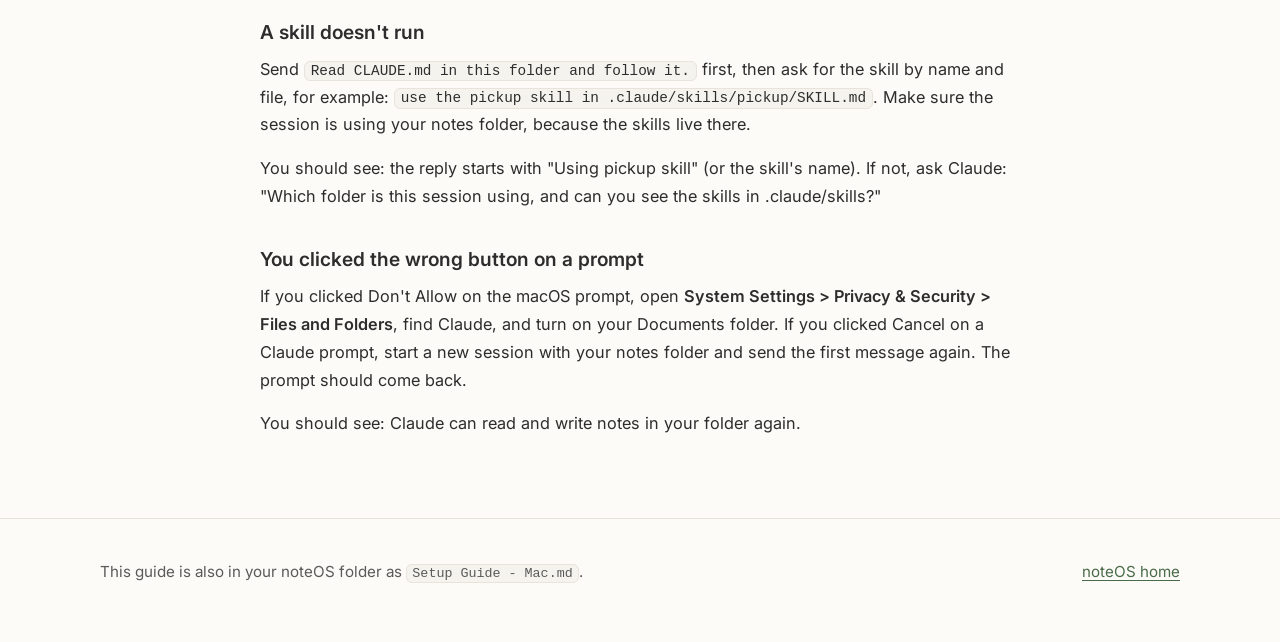
==== commit 7f156b26: "Other-apps guide wording matches Scott's plan; rebuild" ====
--- a/setup-guide-mac.html
+++ b/setup-guide-mac.html
@@ -69,7 +69,7 @@
 in a folder on your computer, like ChatGPT's desktop app, should work
 too, since the notes and instructions are plain text files. In those
 apps, start with: Read CLAUDE.md in this folder and follow it. A guide
-for other apps is in the works.</p>
+for other apps may come later.</p>
 <p><strong>What you need:</strong> a Mac, an internet connection, and a
 paid Claude plan (Pro, Max, Ultra, Team or Enterprise). Claude Cowork
 needs a paid plan.</p>
--- a/styles.css
+++ b/styles.css
@@ -187,6 +187,16 @@
 /* ---------- Hero ---------- */
 .hero { padding: clamp(56px, 10vw, 112px) 0 var(--space-section); }
 .hero h1 { max-width: 16ch; }
+.quickstart { margin-top: 32px; max-width: 680px; background: var(--color-card-bg); border: 1px solid var(--color-card-border); border-radius: 16px; padding: clamp(20px, 4vw, 32px); }
+.quickstart h2 { font-size: clamp(1.25rem, 3vw, 1.5rem); margin: 0 0 8px; }
+.quickstart > p { margin: 0 0 16px; line-height: 1.6; }
+.quickstart ol { margin: 0; padding-left: 1.4em; display: grid; gap: 18px; }
+.quickstart li p { margin: 0 0 10px; line-height: 1.6; }
+.quickstart li .btn { margin-top: 2px; }
+.quickstart .first-message { margin: 0; }
+.quickstart .qs-note { margin: 10px 0 0; font-size: 0.92rem; color: var(--color-text-secondary); }
+.quickstart code { overflow-wrap: anywhere; }
+.quickstart .qs-after { margin: 20px 0 0; color: var(--color-text-secondary); }
 .hero .need { margin-top: 24px; color: var(--color-text-secondary); font-size: 0.95rem; max-width: 60ch; }
 
 /* ---------- Cards ---------- */
@@ -536,3 +546,4 @@
 /* Keep section headings clear of the sticky header when a nav link is clicked. */
 html { scroll-padding-top: 72px; }
 @media (max-width: 1000px) { html { scroll-padding-top: 96px; } }
+.pillars { margin-top: 32px; }
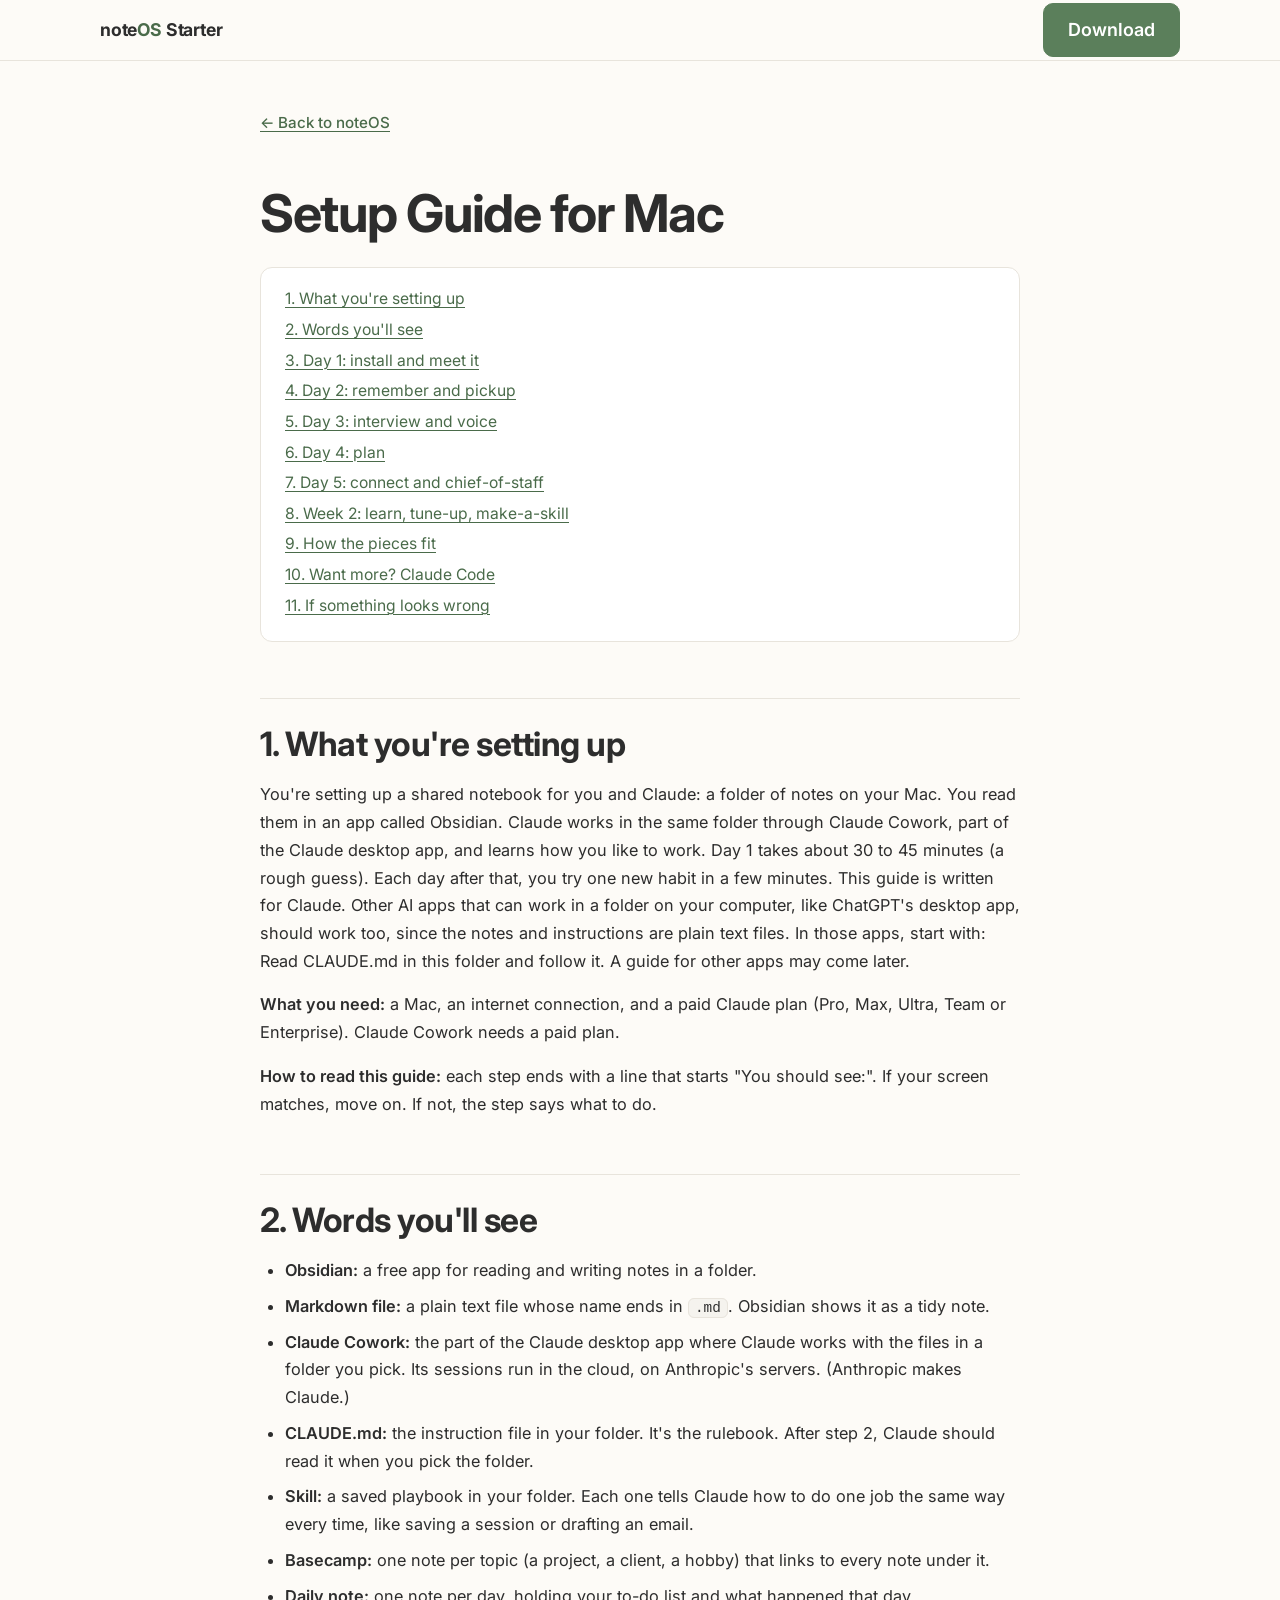
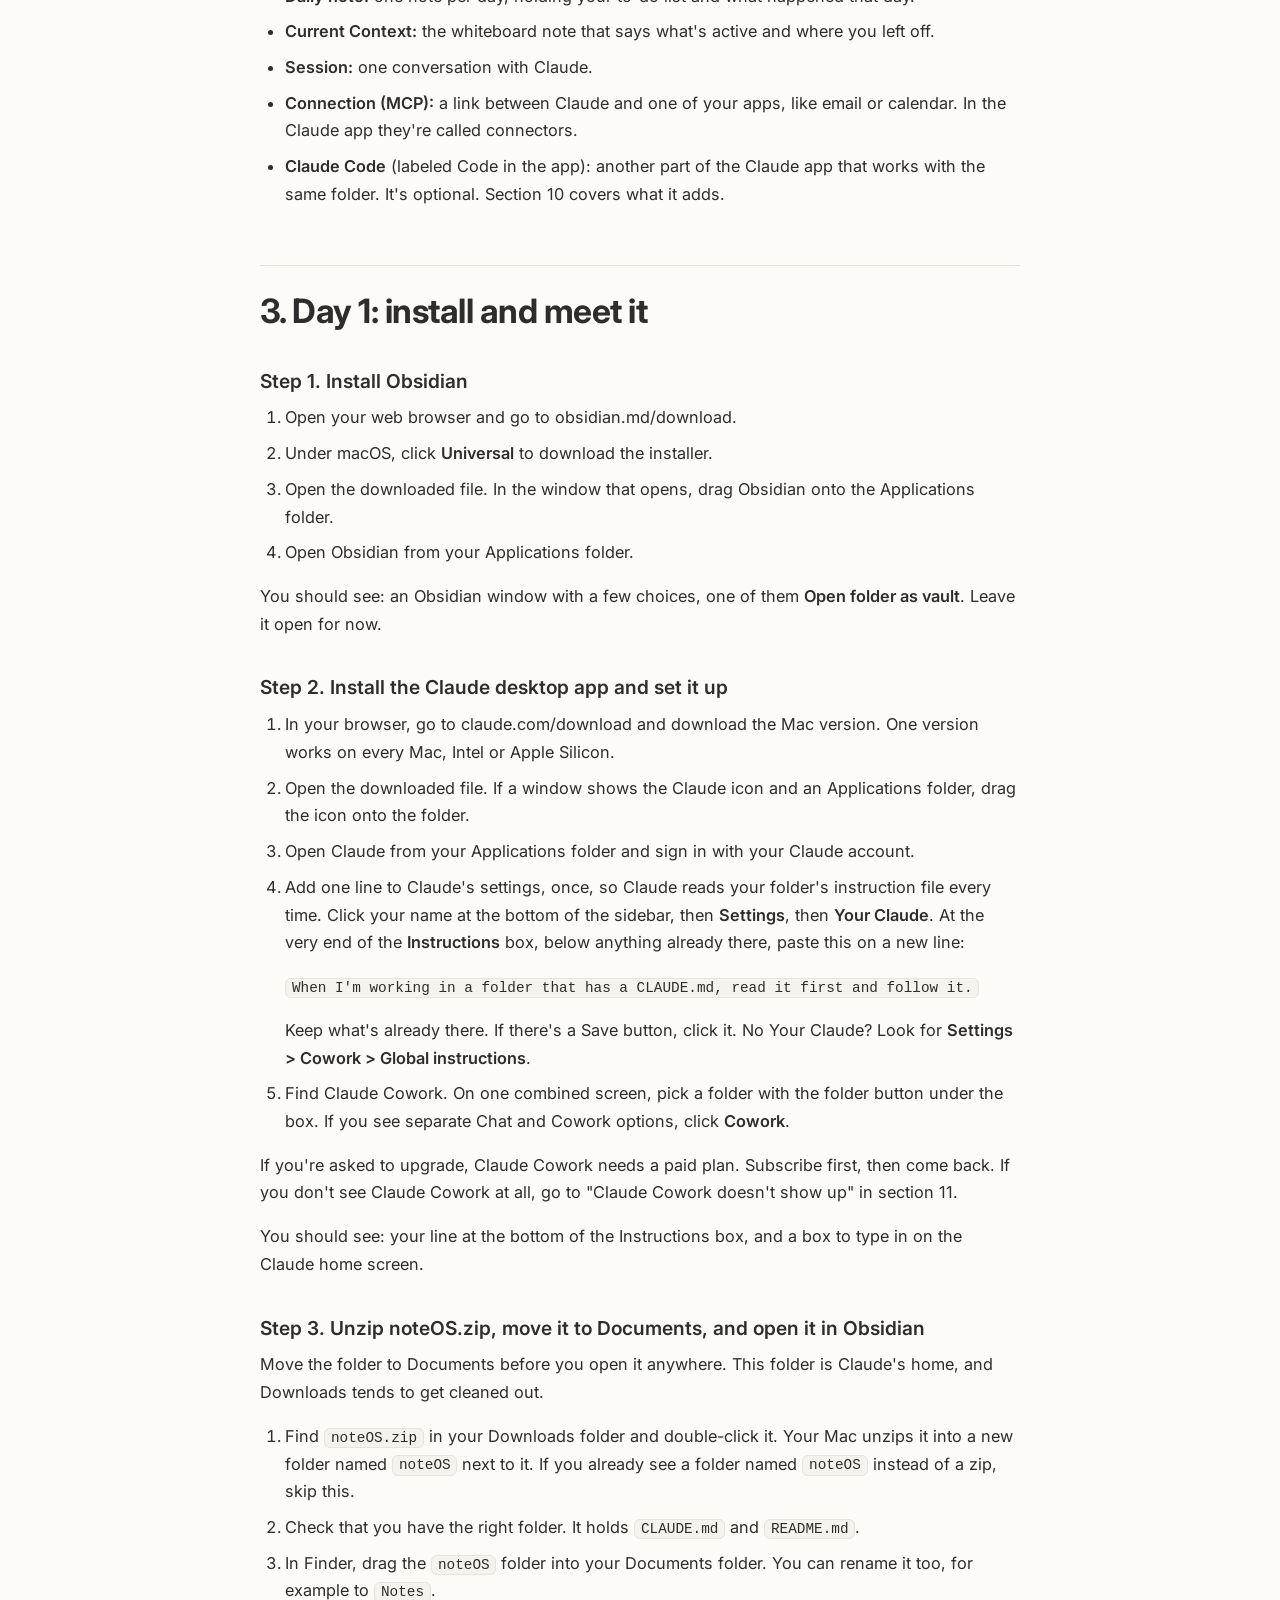
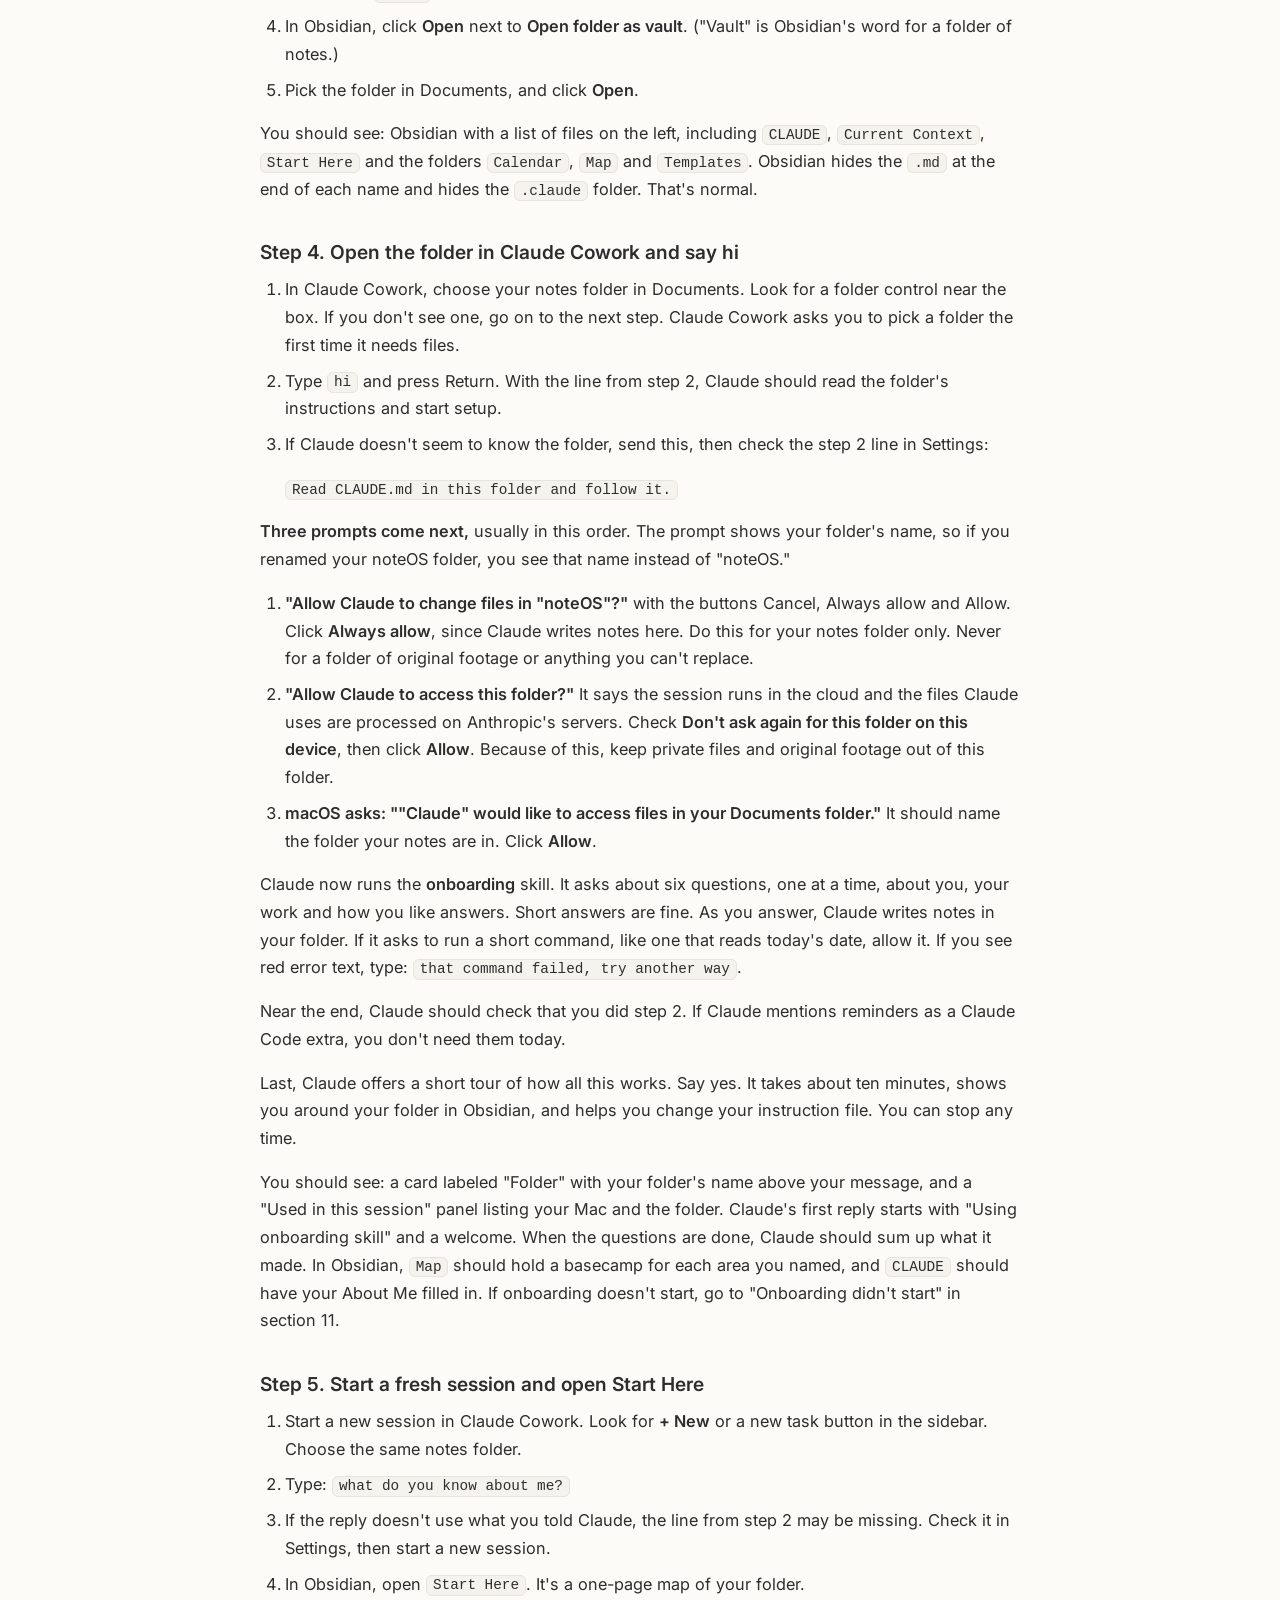
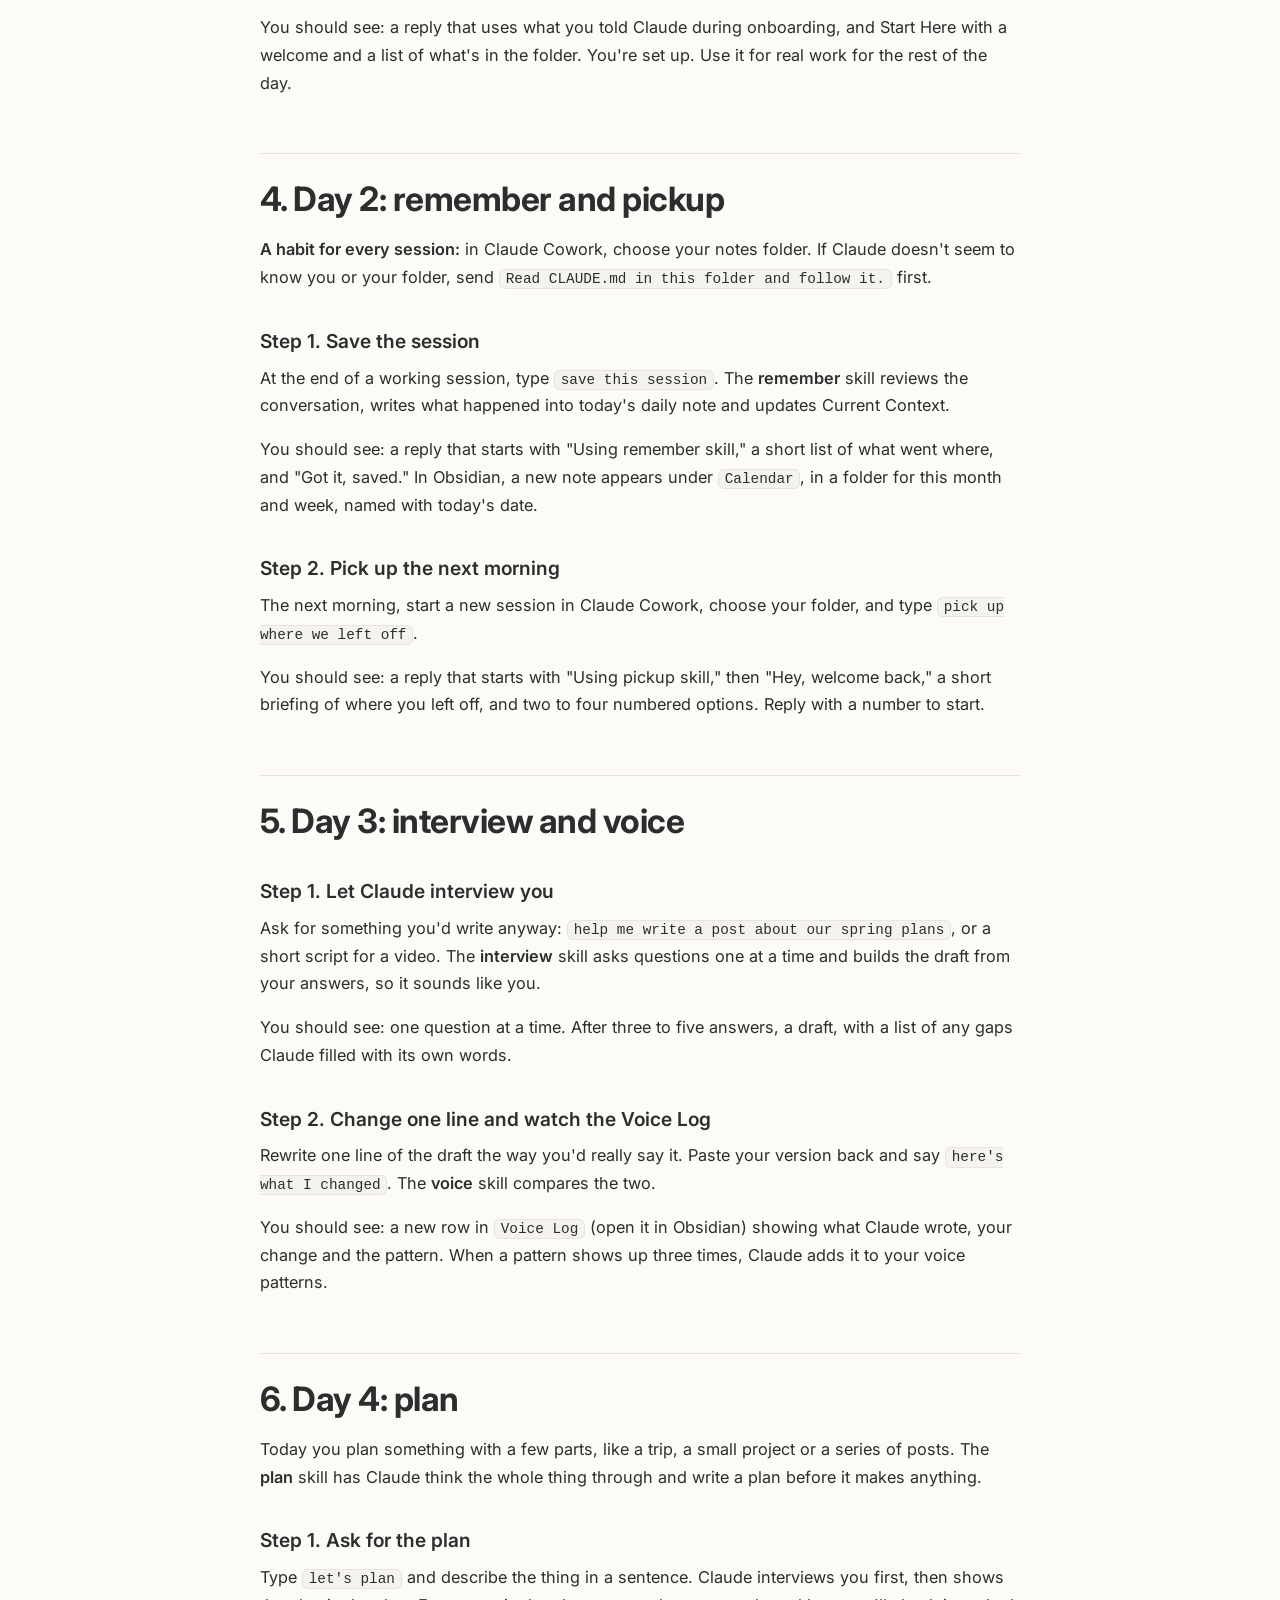
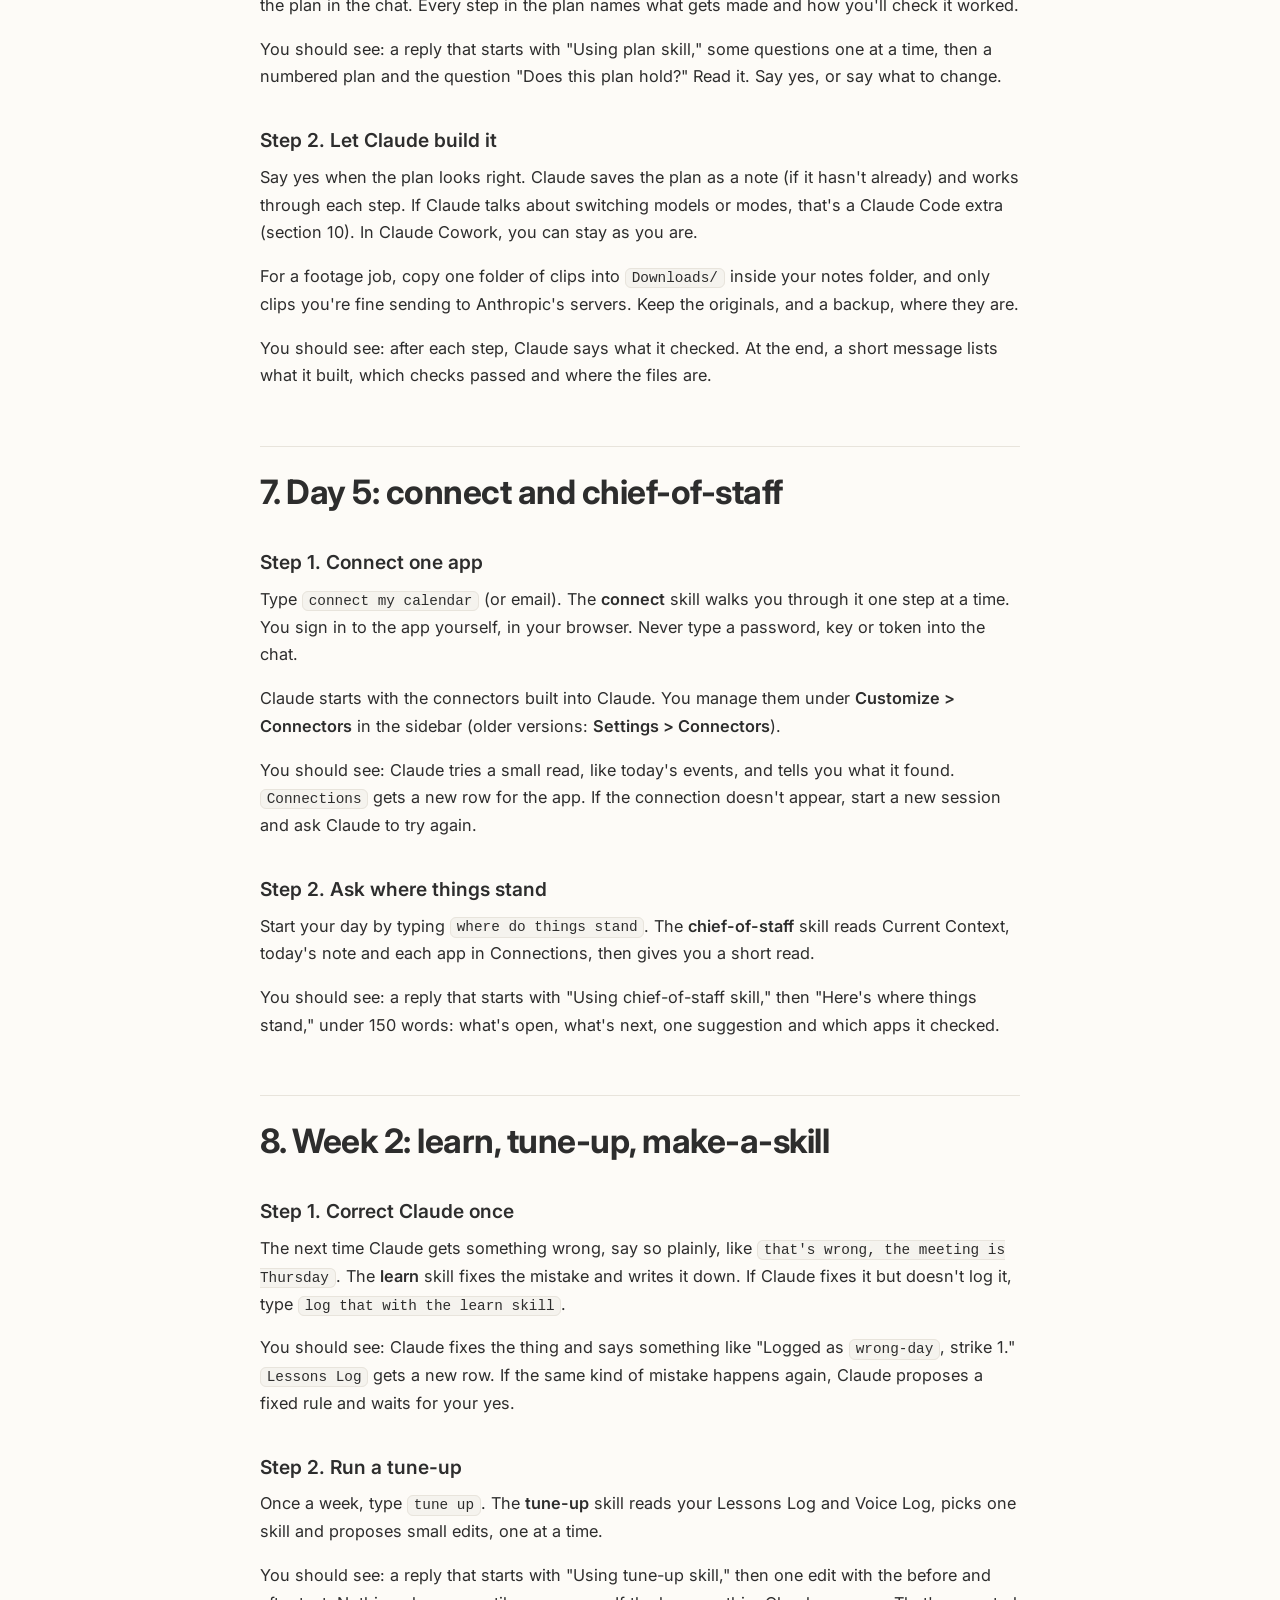
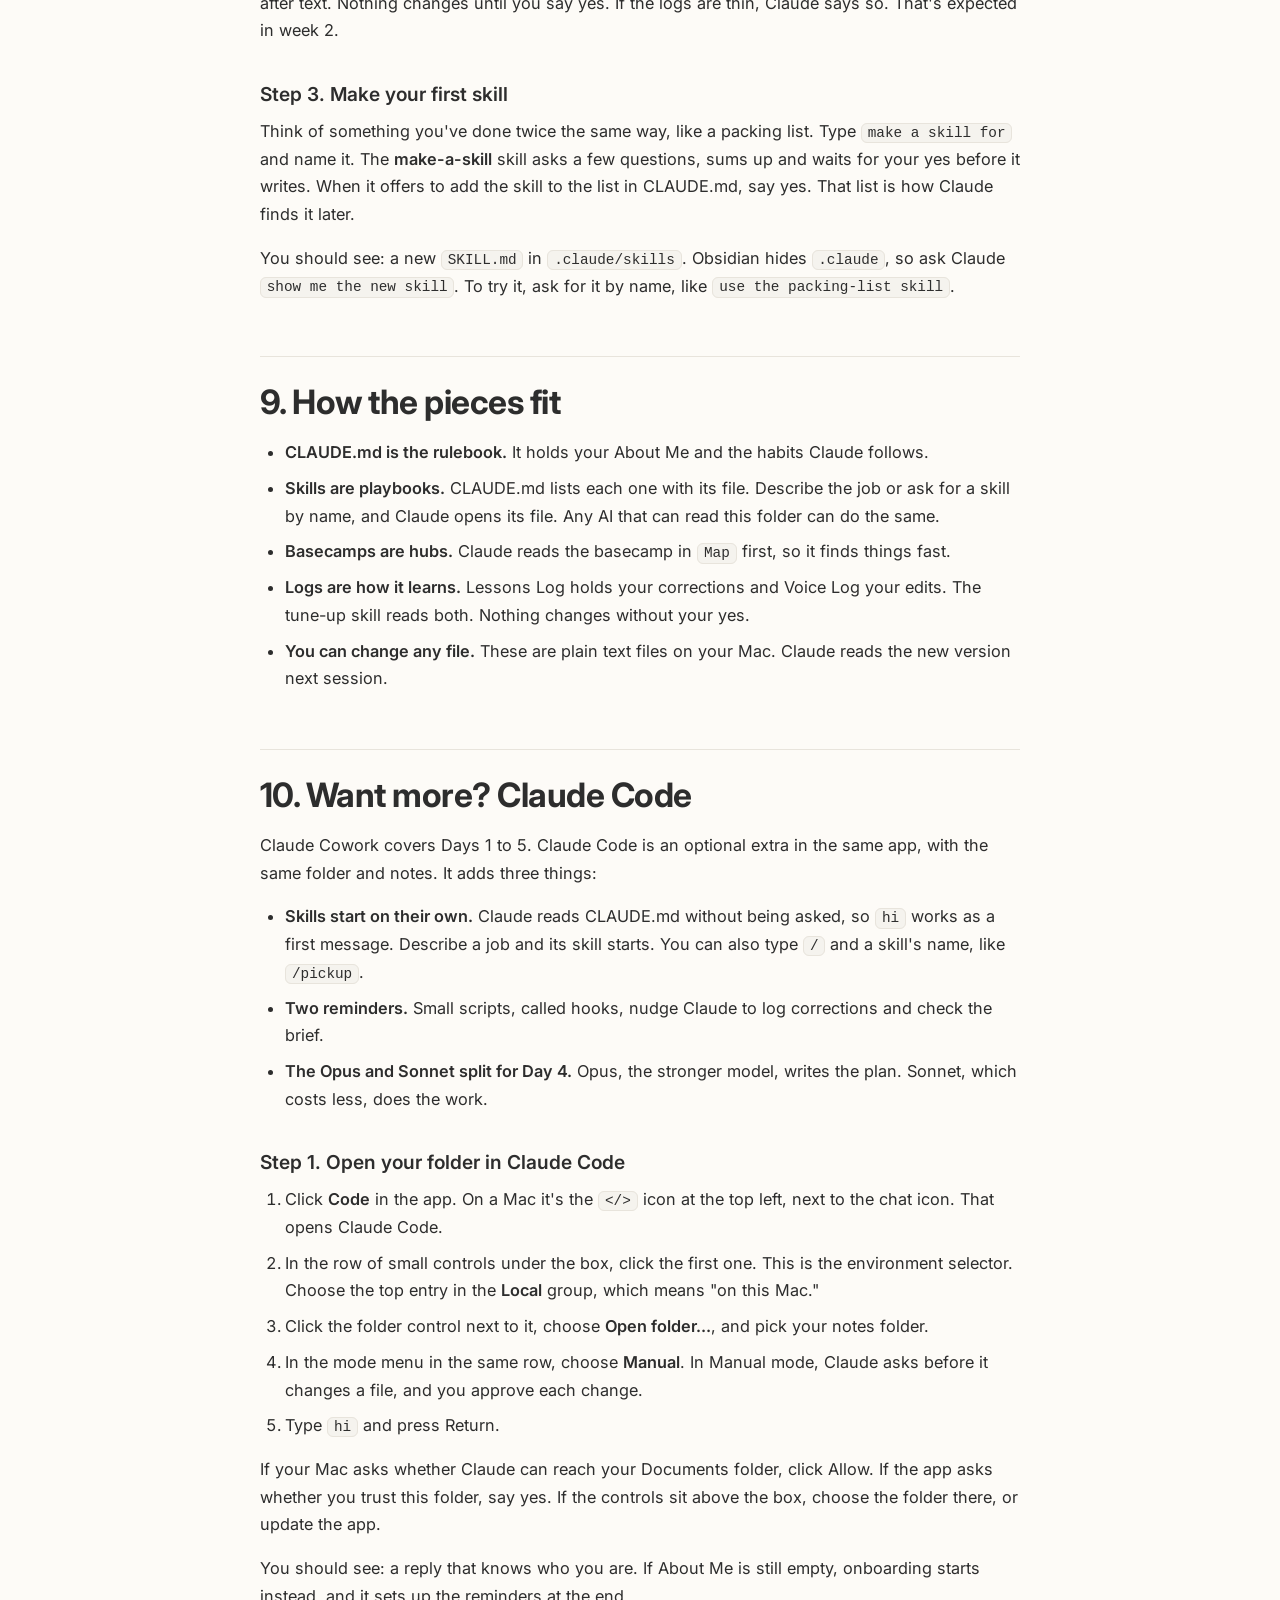
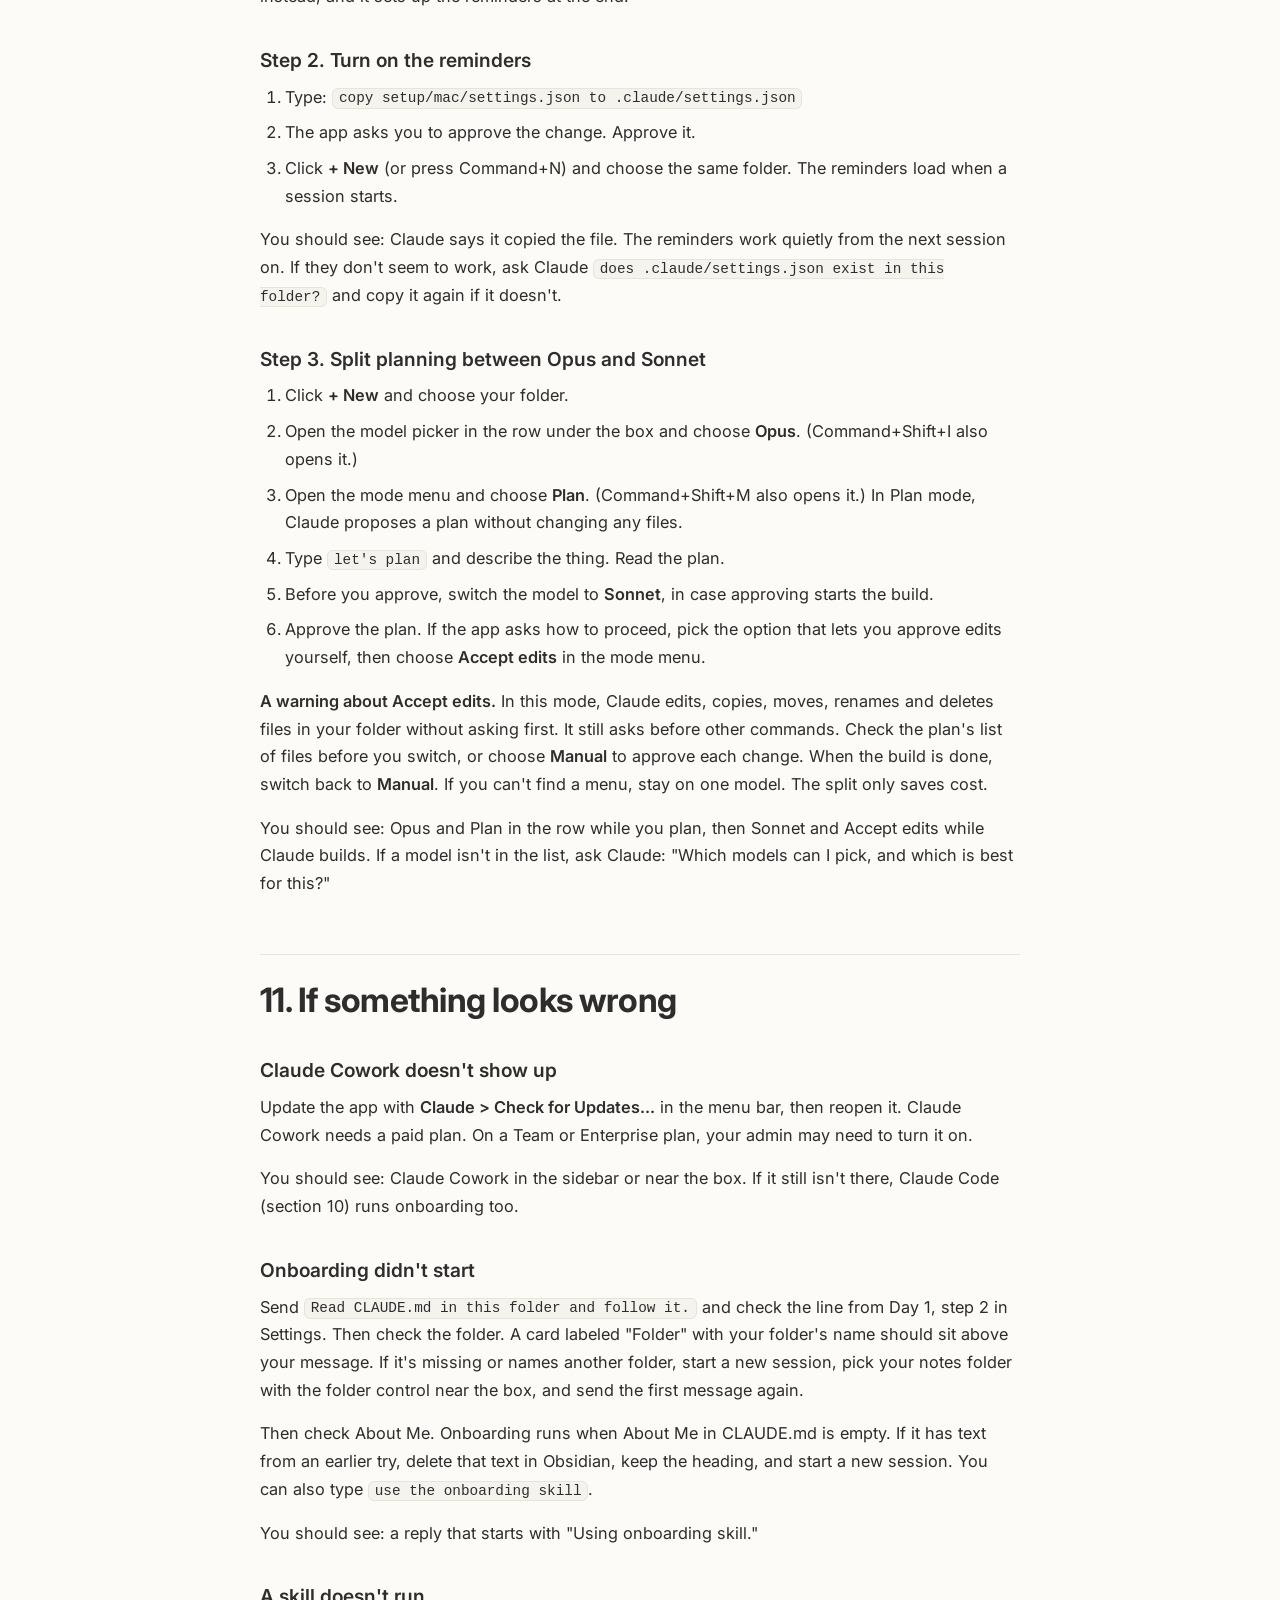
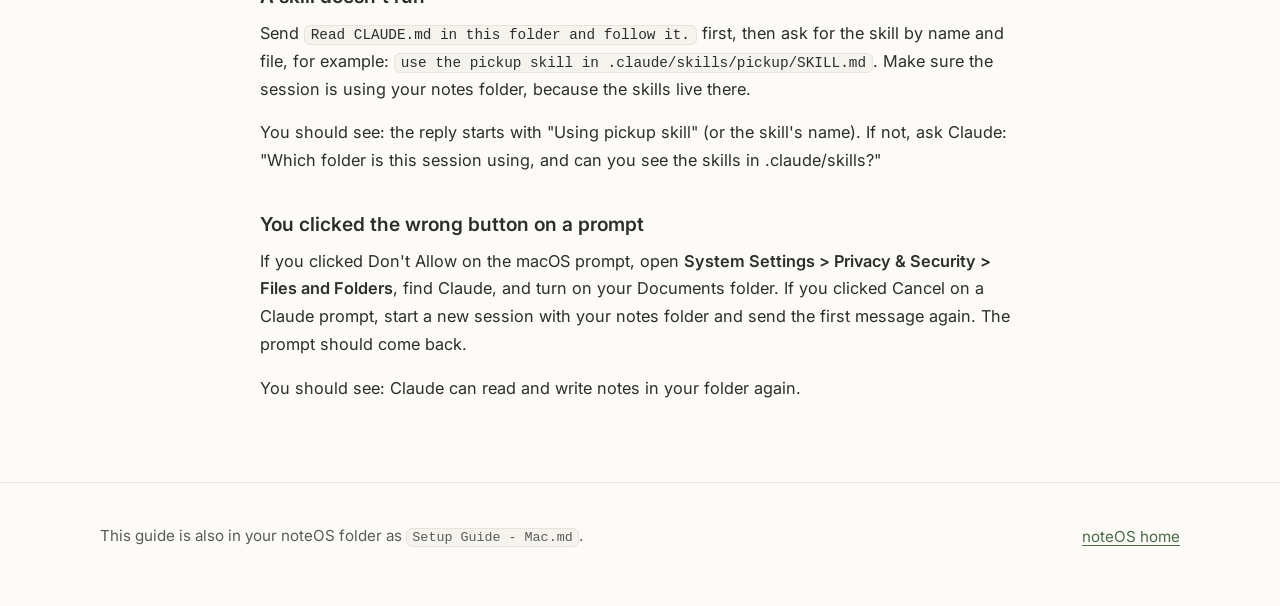
==== commit a956e1e5: "Step 4 and quick start: say hi, keep Read CLAUDE.md as the fallback" ====
--- a/setup-guide-mac.html
+++ b/setup-guide-mac.html
@@ -170,19 +170,19 @@
 <code>Map</code> and <code>Templates</code>. Obsidian hides the
 <code>.md</code> at the end of each name and hides the
 <code>.claude</code> folder. That's normal.</p>
-<h3
-id="step-4-open-the-folder-in-claude-cowork-and-send-the-first-message">Step
-4. Open the folder in Claude Cowork and send the first message</h3>
+<h3 id="step-4-open-the-folder-in-claude-cowork-and-say-hi">Step 4. Open
+the folder in Claude Cowork and say hi</h3>
 <ol type="1">
 <li><p>In Claude Cowork, choose your notes folder in Documents. Look for
 a folder control near the box. If you don't see one, go on to the next
 step. Claude Cowork asks you to pick a folder the first time it needs
 files.</p></li>
-<li><p>Type this exactly, and press Return:</p>
+<li><p>Type <code>hi</code> and press Return. With the line from step 2,
+Claude should read the folder's instructions and start setup.</p></li>
+<li><p>If Claude doesn't seem to know the folder, send this, then check
+the step 2 line in Settings:</p>
 <p><code>Read CLAUDE.md in this folder and follow it.</code></p></li>
 </ol>
-<p>This starts setup. After today, the line from step 2 should handle
-it, so a new session can start with anything, even <code>hi</code>.</p>
 <p><strong>Three prompts come next,</strong> usually in this order. The
 prompt shows your folder's name, so if you renamed your noteOS folder,
 you see that name instead of "noteOS."</p>
@@ -228,10 +228,8 @@
 New</strong> or a new task button in the sidebar. Choose the same notes
 folder.</li>
 <li>Type: <code>what do you know about me?</code></li>
-<li>If the reply doesn't use what you told Claude, type
-<code>Read CLAUDE.md in this folder and follow it.</code> and ask again.
-That may mean the line from step 2 is missing. Check it in Settings,
-then start a new session.</li>
+<li>If the reply doesn't use what you told Claude, the line from step 2
+may be missing. Check it in Settings, then start a new session.</li>
 <li>In Obsidian, open <code>Start Here</code>. It's a one-page map of
 your folder.</li>
 </ol>
@@ -452,12 +450,12 @@
 <p>You should see: Claude Cowork in the sidebar or near the box. If it
 still isn't there, Claude Code (section 10) runs onboarding too.</p>
 <h3 id="onboarding-didnt-start">Onboarding didn't start</h3>
-<p>Check that you typed the first message exactly:
-<code>Read CLAUDE.md in this folder and follow it.</code> Then check the
-folder. A card labeled "Folder" with your folder's name should sit above
-your message. If it's missing or names another folder, start a new
-session, pick your notes folder with the folder control near the box,
-and send the first message again.</p>
+<p>Send <code>Read CLAUDE.md in this folder and follow it.</code> and
+check the line from Day 1, step 2 in Settings. Then check the folder. A
+card labeled "Folder" with your folder's name should sit above your
+message. If it's missing or names another folder, start a new session,
+pick your notes folder with the folder control near the box, and send
+the first message again.</p>
 <p>Then check About Me. Onboarding runs when About Me in CLAUDE.md is
 empty. If it has text from an earlier try, delete that text in Obsidian,
 keep the heading, and start a new session. You can also type
